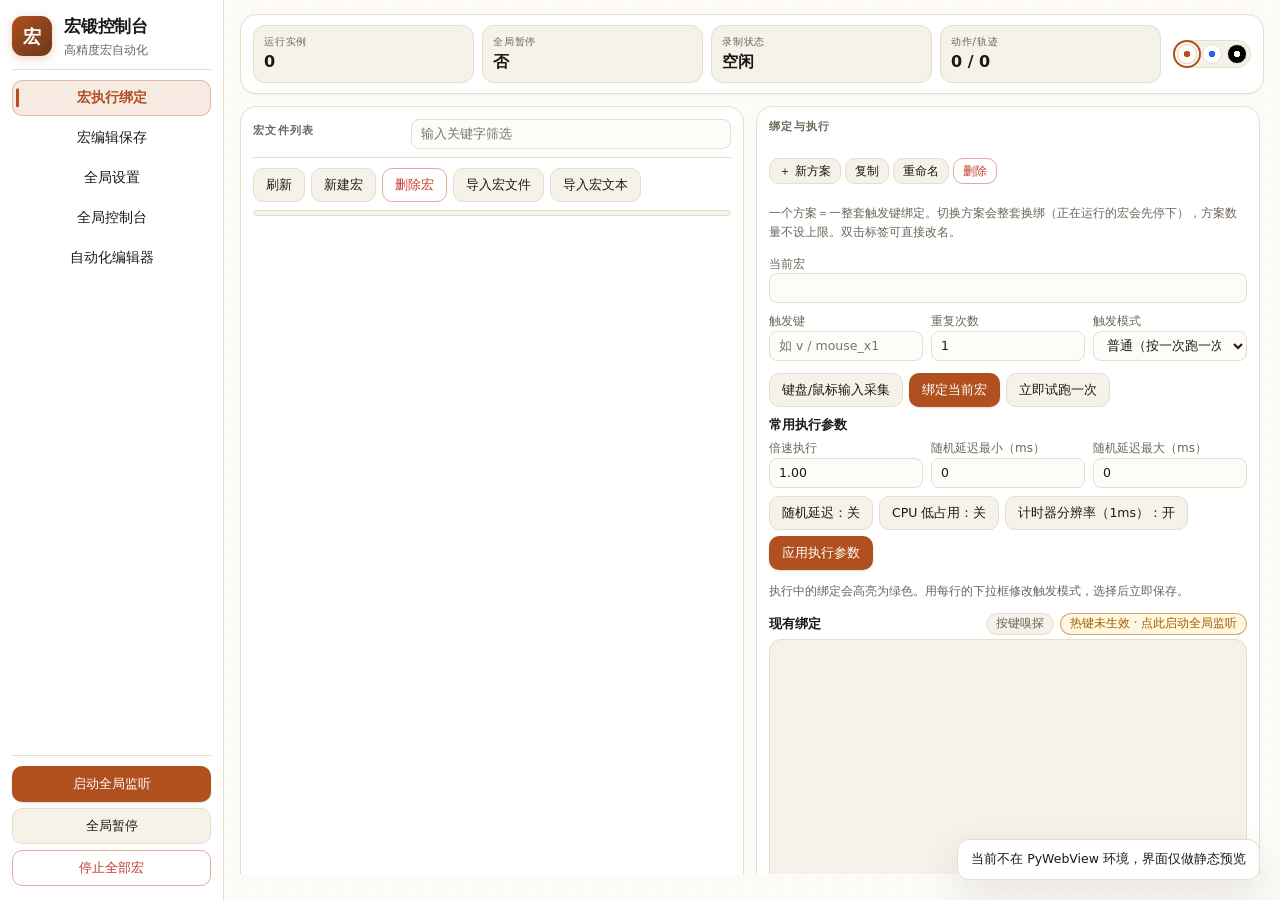
==== webui/index.html @ 0c9ecdc5 "初始提交：SuperFaye-Macro 键鼠宏编辑器 基于 Masclrin 的 MacroDriver WebUI 的 Windows 键鼠宏编辑器，包含宏编辑与录制、触发方案、自动化流程编排、A" ====
<!doctype html>
<html lang="zh-CN">
<head>
  <meta charset="UTF-8" />
  <meta http-equiv="Content-Security-Policy" content="default-src 'none'; script-src 'self' 'unsafe-inline'; style-src 'self' 'unsafe-inline'; img-src 'self' data: blob:; font-src 'self'; frame-src 'self'; base-uri 'none'; form-action 'none'" />
  <meta name="viewport" content="width=device-width, initial-scale=1.0" />
  <title>宏锻控制台</title>
  <script>
    /* 防主题闪烁：渲染前同步本地主题 */
    (function () {
      try {
        var t = localStorage.getItem('macrodriver-theme');
        if (!t) t = matchMedia('(prefers-color-scheme: dark)').matches ? 'black' : 'cream';
        if (t !== 'cream') document.documentElement.setAttribute('data-theme', t);
      } catch (e) { /* 忽略 */ }
    })();
  </script>
  <link rel="stylesheet" href="theme.css" />
  <link rel="stylesheet" href="styles.css" />
  <link rel="stylesheet" href="assistant.css" />
</head>
<body>
  <div class="bg-noise"></div>
  <div class="app-shell">
    <aside class="sidebar">
      <div class="brand">
        <div class="brand-mark" aria-hidden="true">宏</div>
        <div>
          <h1>宏锻控制台</h1>
          <p>高精度宏自动化</p>
        </div>
      </div>

      <nav class="tab-nav" id="tabNav">
        <button class="tab-btn active" data-tab="macro">宏执行绑定</button>
        <button class="tab-btn" data-tab="editor">宏编辑保存</button>
        <button class="tab-btn" data-tab="params">全局设置</button>
        <button class="tab-btn" data-tab="console">全局控制台</button>
        <button class="tab-btn" data-tab="automation">自动化编辑器</button>
      </nav>

      <div class="sidebar-foot">
        <button id="btnStartListeners" class="primary" title="启动后再次点击可关闭全局监听">启动全局监听</button>
        <button id="btnGlobalPause" title="快捷键可在全局参数中配置，默认 F8">全局暂停</button>
        <button id="btnStopAll" class="danger" title="默认快捷键 ESC">停止全部宏</button>
      </div>
    </aside>

    <main class="main-panel">
      <header class="topbar">
        <div class="status-grid">
          <div class="pill">
            <span class="pill-label">运行实例</span>
            <strong id="statActive">0</strong>
          </div>
          <div class="pill">
            <span class="pill-label">全局暂停</span>
            <strong id="statPaused">否</strong>
          </div>
          <div class="pill">
            <span class="pill-label">录制状态</span>
            <strong id="statRec">空闲</strong>
          </div>
          <div class="pill">
            <span class="pill-label">动作/轨迹</span>
            <strong id="statRecCount">0 / 0</strong>
          </div>
        </div>
        <div class="swatches" role="group" aria-label="主题切换">
          <button class="sw" data-theme-set="cream" title="纸质主题" aria-pressed="true"></button>
          <button class="sw" data-theme-set="snow" title="简约主题" aria-pressed="false"></button>
          <button class="sw" data-theme-set="black" title="纯黑主题" aria-pressed="false"></button>
        </div>
      </header>

      <section class="tab-page" data-tab-page="params">
        <div class="card">
          <div class="card-head">
            <h2>全局设置</h2>
            <div class="inline-actions">
              <button id="btnReloadParams" title="重新从配置文件读取">刷新</button>
              <button id="btnImportParams">导入设置</button>
              <button id="btnExportParams">导出设置</button>
              <button id="btnResetParams" class="danger">恢复默认</button>
              <button id="btnSaveParamsTop" class="primary">保存设置</button>
            </div>
          </div>
          <p id="paramsConfigPath" class="hint"></p>

          <div class="param-toolbar">
            <label class="param-search">
              <input id="paramSearch" type="search" placeholder="搜设置：延迟、绑核、录制、F8…" autocomplete="off" />
            </label>
            <div class="seg" id="paramTierSeg" role="group" aria-label="显示范围">
              <button type="button" class="seg-btn active" data-param-tier="basic">常用</button>
              <button type="button" class="seg-btn" data-param-tier="advanced">进阶</button>
              <button type="button" class="seg-btn" data-param-tier="all">全部</button>
            </div>
            <label class="param-check"><input type="checkbox" id="chkShowTech" /> 显示术语</label>
            <label class="param-check"><input type="checkbox" id="chkOnlyChanged" /> 只看改过的</label>
            <span id="paramSummary" class="param-summary"></span>
            <button type="button" id="btnSaveParamsToolbar" class="primary param-toolbar-save">保存</button>
          </div>

          <p class="param-intro">
            左边写这一项是干什么的，右边填值。原始变量名、默认值和后端说明都收在每项的「技术细节」里，需要排查时展开就是。
          </p>

          <div id="paramsContainer" class="params-container"></div>

          <div class="inline-actions param-save-bar">
            <button id="btnSaveParamsBottom" class="primary">保存设置</button>
            <span class="param-save-note">保存后写入 webui_param_config.json，下次启动继续生效。</span>
          </div>
        </div>
      </section>

      <section class="tab-page active" data-tab-page="macro">
        <div class="grid-2">
          <div class="card">
            <div class="card-head">
              <h2>宏文件列表</h2>
              <input id="macroFilter" type="text" placeholder="输入关键字筛选" />
            </div>
            <div class="inline-actions">
              <button id="btnRefreshMacros">刷新</button>
              <button id="btnCreateMacro">新建宏</button>
              <button id="btnDeleteMacro" class="danger">删除宏</button>
              <button id="btnImportFolder">导入宏文件</button>
              <button id="btnImportMacroText" title="粘一段现成的宏文本（XMBC 宏串/JSON 宏行），生成一个新的宏文件">导入宏文本</button>
            </div>
            <ul id="macroList" class="list macro-folder-list"></ul>
          </div>

          <div class="card">
            <h2>绑定与执行</h2>
            <div class="scheme-bar">
              <div id="schemeTabs" class="scheme-tabs" role="tablist" aria-label="绑定方案"></div>
              <div class="inline-actions scheme-actions">
                <button id="btnAddScheme" title="新建一个空方案并切换过去（数量不限）">＋ 新方案</button>
                <button id="btnDupScheme" title="复制当前方案（连同里面所有绑定）">复制</button>
                <button id="btnRenameScheme" title="重命名当前方案">重命名</button>
                <button id="btnDeleteScheme" class="danger" title="删除当前方案">删除</button>
              </div>
            </div>
            <p class="hint" id="schemeHint">一个方案＝一整套触发键绑定。切换方案会整套换绑（正在运行的宏会先停下），方案数量不设上限。双击标签可直接改名。</p>
            <div class="field-row">
              <label>当前宏</label>
              <input id="selectedMacroPath" type="text" readonly />
            </div>
            <div class="field-row triple">
              <div>
                <label>触发键</label>
                <input id="bindTrigger" type="text" placeholder="如 v / mouse_x1" />
              </div>
              <div>
                <label>重复次数</label>
                <input id="bindRepeat" type="number" min="1" value="1" />
              </div>
              <div>
                <label>触发模式</label>
                <select id="bindMode" title="normal 普通：按一次跑一次；pause_resume 暂停/继续；hold_pause 按住暂停；stop_restart 停止并重启；parallel_trigger 并发触发；release_stop 抬起停止；release_pause 抬起暂停">
                  <option value="normal">普通（按一次跑一次）</option>
                  <option value="pause_resume">暂停 / 继续切换</option>
                  <option value="hold_pause">按住暂停</option>
                  <option value="stop_restart">停止并重启</option>
                  <option value="parallel_trigger">并发触发</option>
                  <option value="release_stop">抬起即停止</option>
                  <option value="release_pause">抬起即暂停</option>
                </select>
              </div>
            </div>
            <p class="hint" id="bindModeHint"></p>
            <div class="inline-actions">
              <button id="btnCaptureKey">键盘/鼠标输入采集</button>
              <button id="btnBindMacro" class="primary">绑定当前宏</button>
              <button id="btnRunNow" title="将表单里填写的触发键所绑定的宏试跑一遍">立即试跑一次</button>
            </div>

            <h3>常用执行参数</h3>
            <div class="field-row triple">
              <div>
                <label>倍速执行</label>
                <input id="macroSpeedFactor" type="number" min="0.05" step="0.05" value="1.00" />
              </div>
              <div>
                <label>随机延迟最小（ms）</label>
                <input id="macroRandomMin" type="number" step="0.01" value="0" />
              </div>
              <div>
                <label>随机延迟最大（ms）</label>
                <input id="macroRandomMax" type="number" step="0.01" value="0" />
              </div>
            </div>
            <div class="inline-actions">
              <button id="btnMacroRandomToggle">随机延迟：关</button>
              <button id="btnLowCpuModeToggle" title="开启后不启用高精度引擎！">CPU 低占用：关</button>
              <button id="btnTimePeriodToggle" title="启用 timeBeginPeriod(1)，功耗略微增加。非低占用模式默认开启，此处调整无效">计时器分辨率（1ms）：开</button>
              <button id="btnApplyRuntimeProfile" title="同步参数至全局" class="primary">应用执行参数</button>
            </div>
            <p class="hint">执行中的绑定会高亮为绿色。用每行的下拉框修改触发模式，选择后立即保存。</p>

            <div class="binding-head">
              <h3>现有绑定</h3>
              <div class="binding-head-actions">
                <button id="btnSniffInputs" type="button" class="sniff-btn"
                        title="在 6 秒内按鼠标侧键，查看程序检测到的输入事件">按键嗅探
                </button>
                <button id="bindingListenBadge" type="button" class="listen-badge off">热键未生效 · 点此启动全局监听</button>
              </div>
            </div>
            <ul id="bindingList" class="list compact binding-list"></ul>
          </div>
        </div>
      </section>

      <section class="tab-page editor-page" data-tab-page="editor">
        <div class="editor-grid">
          <div class="editor-col editor-col-left">
          <div class="card">
            <div class="card-head palette-head">
              <h2>动作块库</h2>
              <span id="paletteCount" class="palette-count">0 块</span>
            </div>
            <p class="hint">照拼宏编辑器的积木块：把块<b>拖</b>到右侧列表的任意位置，或点一下插到选中动作的下面。
              块自带默认值，双击块就地改参数；「宏组」是纯编排用的抽屉，插入时先命名，存盘时自动摊平。
              宏组头或下方「我的宏组」里的「存组」会把整组存进库，可起名字、放进文件夹。</p>
            <div id="blockPalette" class="block-palette"><div class="hint">载入中…</div></div>

            <h3>块参数（选中块后改这里）</h3>
            <div id="blockParams" class="block-params">
              <div class="field-row triple">
                <div>
                  <label>类型</label>
                  <select id="actionType" title="宏文件里写入的仍是 kd / ku / md / mu / wait / view / loop / import / note 指令码；group 只在编辑器里存在">
                    <option value="kd">按下键</option>
                    <option value="ku">松开键</option>
                    <option value="md">鼠标按下</option>
                    <option value="mu">鼠标松开</option>
                    <option value="wait">等待</option>
                    <option value="view">视角移动</option>
                    <option value="loop">循环</option>
                    <option value="group">宏组</option>
                    <option value="import">调用子宏</option>
                    <option value="note">注释</option>
                  </select>
                </div>
                <div id="actionArg1Wrap">
                  <label id="actionArg1Label">参数1</label>
                  <input id="actionArg1" type="text" placeholder="按键名，或 dx,dy，或子宏路径" />
                </div>
                <div id="actionArg2Wrap">
                  <label id="actionArg2Label">参数2</label>
                  <input id="actionArg2" type="text" placeholder="动作后延迟 / 时长（毫秒）" />
                </div>
              </div>
              <div class="inline-actions">
                <button id="btnUpdateAction">应用修改</button>
                <button id="btnInsertBelow">在下面插入</button>
                <button id="btnAppendAction">加到末尾</button>
                <button id="btnDeleteAction" class="danger">删除选中</button>
              </div>
            </div>
            <hr />

            <h3 title="点击打开宏文件，或拖到动作列表插入子宏调用">宏文件</h3>
            <div class="field-row">
              <label>目标目录</label>
              <input id="editorFolder" type="text" value="宏/录制宏" />
            </div>
            <div class="field-row">
              <label>新文件名</label>
              <input id="editorNewName" type="text" value="新建宏.json" />
            </div>
            <div class="inline-actions">
              <button id="btnEditorCreate">创建空宏</button>
              <button id="btnEditorRename">重命名当前宏</button>
              <button id="btnRefreshEditorMacroBrowser">刷新文件夹</button>
            </div>

            <div class="field-row">
              <label>重命名新名称</label>
              <input id="editorRenameName" type="text" placeholder="例如 我的连段.json" />
            </div>
            <ul id="editorMacroList" class="list compact editor-macro-list"></ul>
          </div>
          </div>

          <div class="editor-col editor-col-main">
          <div class="card">
            <div class="card-head editor-action-header">
              <h2>动作列表</h2>
              <div class="editor-action-controls">
                <div class="history-group" role="group" aria-label="动作列表撤销与清空">
                  <button id="btnUndoAction" class="history-btn" type="button" title="撤销上一步改动（Ctrl+Z）">
                    <span class="history-glyph" aria-hidden="true">↶</span>撤销
                  </button>
                  <button id="btnRedoAction" class="history-btn" type="button" title="重做被撤销的改动（Ctrl+Y）">
                    <span class="history-glyph" aria-hidden="true">↷</span>重做
                  </button>
                  <button id="btnClearActionList" class="history-btn history-btn--danger" type="button" title="清空整个动作列表（可撤销）">清空</button>
                </div>
                <button id="btnEditorAssistant" class="mini-btn" type="button">AI 助手</button>
                <button id="btnReloadEditor" class="mini-btn" type="button">重新加载</button>
                <button id="btnSaveEditor" class="mini-btn primary" type="button">保存当前宏</button>
              </div>
            </div>
            <div class="hint-row">
              <p class="hint">拖块拼宏：循环 / 宏组可嵌套、能在容器间拖排；双击块改参数，宏组头「⤓ 存组」可复用。
                要一次搬多条：点一下加入多选、再点一下移出（Ctrl 点击只留这一条，Shift 点击选一段），
                然后拖其中任意一条（拖到宏组头上就是收进那组）。</p>
              <div class="view-switch" id="actionViewSwitch" role="group" aria-label="动作列表显示方式">
                <button type="button" class="mini-btn active" data-view-mode="block" title="积木块：一行一个动作，中文描述（默认）">积木块</button>
                <button type="button" class="mini-btn" data-view-mode="timeline" title="罗技式方块：动作与延迟各占一块，整片横向流式排布、块间箭头相连，顶栏配生成的宏代码；只改显示不改文件">罗技时间轴</button>
              </div>
              <button id="btnEditorImportText" class="mini-btn" title="粘一段现成的宏（XMBC 宏串或别的 JSON 宏），转成可继续编辑的动作行">导入现成宏</button>
              <button id="btnBatchComment" class="mini-btn" title="进入批量注释模式后，点击动作可注释，点击可恢复注释可恢复动作">批量注释: 关</button>
              <button id="btnJumpToRecord" class="mini-btn" type="button" title="跳到本页下面的「宏录制控制 / 轨迹化简与合并」">录制与化简 ↓</button>
            </div>
            <div id="timelineCodeBar" class="code-bar hidden">
              <span class="code-bar-label" title="{MOVE}、{REPEAT}、{IMPORT}、{NOTE} 是本项目的扩展标签，XMBC 原生没有；其余标签与 docs/宏标签参考卡.md 一致">生成的宏代码</span>
              <code id="timelineCode" class="code-text"></code>
              <span id="timelineStats" class="code-stats"></span>
              <button id="btnCopyCode" class="mini-btn" type="button" title="复制这条宏代码">复制</button>
            </div>
            <div id="multiSelectBar" class="multi-select-bar" hidden>
              <span id="multiSelectText" class="multi-select-text">已选 0 条动作</span>
              <button id="multiSelectClear" type="button" class="mini-btn" title="取消多选（Esc）">取消选择</button>
            </div>
            <ul id="actionList" class="list action-list"></ul>
          </div>
          </div>

          <div class="editor-col editor-col-side">
          <div class="card">
            <h2>宏录制控制</h2>
            <div class="field-row double">
              <div>
                <label>启动模式</label>
                <select id="recordStartMode" title="定时启动：按下开始后等下方秒数再录；首个事件触发：等到真正有按键/鼠标动作才开始录">
                  <option value="delayed">定时启动</option>
                  <option value="first_event">首个事件触发</option>
                </select>
              </div>
              <div>
                <label>延迟秒数</label>
                <input id="recordDelay" type="number" step="0.01" min="0" value="0.20" />
              </div>
            </div>
            <div class="inline-actions">
              <button id="btnStartRecSvc">启动录制监听</button>
              <button id="btnArmRec" class="primary">开始录制</button>
              <button id="btnStopRec">停止录制</button>
              <button id="btnSaveRec">保存录制</button>
              <button id="btnClearRec" class="danger">清空缓存</button>
            </div>
            <div class="inline-actions rec-insert-row">
              <select id="recInsertKind" title="选哪一份拼进动作列表：完整＝按键+轨迹；仅按键；仅轨迹">
                <option value="full">完整（按键 + 轨迹）</option>
                <option value="action">仅按键</option>
                <option value="track">仅轨迹</option>
              </select>
              <button id="btnRecToEditor" class="primary" title="把这次录制的动作直接拼进右侧「可视化动作列表」，不写文件">录到动作列表</button>
            </div>
            <p class="hint">「保存录制」会按全局参数写 3 份宏文件；「录到动作列表」只把内容拼进当前宏，不碰文件 ——
              录完立刻能拖块改参数、套宏组，再点「保存当前宏」。</p>

            <div class="rec-live">
              <div class="rec-live-head">
                <h3>实时录制预览</h3>
                <span id="recLiveBadge" class="rec-live-badge idle">空闲</span>
                <span id="recLiveMeta" class="rec-live-meta">按下「开始录制」后，这里会实时列出按键与鼠标动作</span>
              </div>
              <div id="recLiveHeld" class="rec-live-held"></div>
              <ul id="recLiveList" class="rec-live-list"></ul>
            </div>
          </div>

          <div class="card">
            <h2>轨迹化简与合并</h2>

            <div class="field-row">
              <label>预设</label>
              <select id="presetSelect" title="按目标场景选择轨迹化简的默认档位">
                <option value="fps">射击游戏（FPS）</option>
                <option value="desktop">桌面 / 办公</option>
                <option value="rpg3d" selected>3D 游戏</option>
              </select>
            </div>
            <div class="field-row">
              <label>输入宏（包含 view）</label>
              <input id="simplifyInput" class="record-path-input macro-path-drop-target" type="text" placeholder="宏/录制宏/3d宏_完整.json" />
            </div>
            <div class="field-row">
              <label>化简输出</label>
              <input id="simplifyOutput" class="record-path-input macro-path-drop-target" type="text" placeholder="宏/录制宏/3d宏_轨迹化简.json" />
            </div>
            <div class="inline-actions">
              <button id="btnSimplify" class="primary">执行轨迹化简</button>
              <button id="btnUseCurrentMacro" title="把右侧正在编辑的宏填成「输入宏」">用当前宏</button>
              <button id="btnSimplifyToEditor" title="读「化简输出」那个文件，替换右侧动作列表">化简结果载入动作列表</button>
            </div>

            <hr />

            <div class="field-row">
              <label>动作宏</label>
              <input id="mergeAction" class="record-path-input macro-path-drop-target" type="text" placeholder="宏/录制宏/3d宏_仅按键.json" />
            </div>
            <div class="field-row">
              <label>轨迹宏</label>
              <input id="mergeTrack" class="record-path-input macro-path-drop-target" type="text" placeholder="宏/录制宏/3d宏_仅轨迹.json" />
            </div>
            <div class="field-row">
              <label>合并输出</label>
              <input id="mergeOutput" class="record-path-input macro-path-drop-target" type="text" placeholder="宏/录制宏/3d宏_离线合并.json" />
            </div>
            <div class="inline-actions">
              <button id="btnMerge" class="primary">执行离线合并</button>
              <button id="btnFillMergeFromRecording" title="用录制输出（仅按键 / 仅轨迹）填好上面两个输入">填入录制输出</button>
              <button id="btnMergeToEditor" title="读「合并输出」那个文件，替换右侧动作列表">合并结果载入动作列表</button>
            </div>

            <hr />

            <h3>宏文件夹（点击填充，拖动到输入框）</h3>
            <div class="inline-actions">
              <button id="btnRefreshRecordMacroBrowser">刷新宏文件夹</button>
            </div>
            <ul id="recordMacroList" class="list compact record-macro-list"></ul>
            <p class="hint">点击文件名会填进最近聚焦的那个路径输入框；也可以直接把文件拖到输入框上。</p>
          </div>
          </div>
        </div>
      </section>

      <section class="tab-page" data-tab-page="console">
        <div class="card">
          <div class="card-head">
            <h2>Python 端控制台</h2>
            <div class="inline-actions">
              <button id="btnClearConsole">清空</button>
            </div>
          </div>
          <pre id="consoleOutput" class="console"></pre>
        </div>
      </section>

      <section class="tab-page" data-tab-page="automation" style="padding:0;height:100%">
        <iframe id="automationFrame" src="automation_editor.html" style="width:100%;height:100%;border:none"></iframe>
      </section>
    </main>
  </div>

  <div id="toast" class="toast hidden"></div>

  <script src="theme.js"></script>
  <script type="module" src="app.js"></script>
</body>
</html>
---- webui/theme.css ----
/* ═══════════════════════════════════════════════════════════════════════
   宏锻控制台 · 设计令牌 —— 移植自本地 XMBC 拼宏编辑器（theme.css）
   三套主题，一套命名。所有主题发布同名变量：
     画布:   --background / --foreground
     表面:   --card / --card-foreground, --popover, --secondary,
             --muted / --muted-foreground, --accent, --surface-raised
     动作:   --primary / --primary-foreground, --destructive, --ring
     结构:   --border / --input / --overlay / --shadow-raised
     状态:   --success / --warning / --info (+ -surface 变体)
   兼容别名：旧 styles.css 使用的 --bg/--text/--muted/--line/--accent/
   --danger/--warn 全部指向新令牌，一处换主题，全站生效。
   ═══════════════════════════════════════════════════════════════════════ */

/* 纸质 Cream —— 暖白画布 + 陶土橙主色（默认） */
:root {
  color-scheme: light;
  --background: #fdfcf9;
  --foreground: #1c1816;
  --card: #ffffff;
  --card-foreground: #1c1816;
  --popover: #ffffff;
  --popover-foreground: #1c1816;
  --primary: #b0501e;
  --primary-foreground: #ffffff;
  --secondary: #f5f2ea;
  --secondary-foreground: #1c1816;
  --muted: #f1ede2;
  --muted-foreground: #6d645a;
  --accent: #ece7d8;
  --accent-foreground: #1c1816;
  --destructive: #c53a2c;
  --destructive-foreground: #ffffff;
  --border: #e6decc;
  --input: #e6decc;
  --ring: #b0501e;
  --overlay: rgba(28, 24, 22, 0.42);
  --success: #237a4b;
  --success-surface: #ecf8f0;
  --warning: #a15c00;
  --warning-surface: #fff7df;
  --info: #2563eb;
  --info-surface: #eff6ff;
  --surface-raised: #ffffff;
  --shadow-raised: 0 16px 40px rgba(69, 49, 31, 0.12);

  /* ── 旧变量别名（兼容既有引用） ── */
  --bg: var(--background);
  --bg-soft: var(--secondary);
  --card-light: var(--surface-raised);
  --text: var(--foreground);
  --muted: var(--muted-foreground);
  --line: var(--border);
  --accent-strong: var(--primary);
  --danger: var(--destructive);
  --warn: var(--warning);
  --shadow: var(--shadow-raised);
}

/* 简约 Snow —— 纯白中性画布 + 蓝主色 */
html[data-theme="snow"] {
  color-scheme: light;
  --background: #ffffff;
  --foreground: #0d0d0d;
  --card: #ffffff;
  --card-foreground: #0d0d0d;
  --popover: #ffffff;
  --popover-foreground: #0d0d0d;
  --primary: #2563eb;
  --primary-foreground: #ffffff;
  --secondary: #f7f7f7;
  --secondary-foreground: #0d0d0d;
  --muted: #f2f2f2;
  --muted-foreground: #6e6e6e;
  --accent: #ececec;
  --accent-foreground: #0d0d0d;
  --destructive: #d92d20;
  --destructive-foreground: #ffffff;
  --border: #e5e5e5;
  --input: #e5e5e5;
  --ring: #2563eb;
  --overlay: rgba(0, 0, 0, 0.4);
  --success: #16794b;
  --success-surface: #ecfdf3;
  --warning: #a15c00;
  --warning-surface: #fffaeb;
  --info: #2563eb;
  --info-surface: #eff6ff;
  --surface-raised: #ffffff;
  --shadow-raised: 0 16px 40px rgba(13, 13, 13, 0.12);
}

/* 纯黑 Black —— OLED 全黑 + 白主色，无任何色染（Vercel/Linear 黑） */
html[data-theme="black"] {
  color-scheme: dark;
  --background: #000000;
  --foreground: #f5f5f5;
  --card: #0a0a0a;
  --card-foreground: #f5f5f5;
  --popover: #111111;
  --popover-foreground: #f5f5f5;
  --primary: #ffffff;
  --primary-foreground: #000000;
  --secondary: #141414;
  --secondary-foreground: #e8e8e8;
  --muted: #1a1a1a;
  --muted-foreground: #9d9d9d;
  --accent: #222222;
  --accent-foreground: #ffffff;
  --destructive: #e5484d;
  --destructive-foreground: #ffffff;
  --border: #262626;
  --input: #262626;
  --ring: #ffffff;
  --overlay: rgba(0, 0, 0, 0.7);
  --success: #5fd08a;
  --success-surface: #0e2a1c;
  --warning: #f2b84b;
  --warning-surface: #2e2412;
  --info: #7ba7ff;
  --info-surface: #101c33;
  --surface-raised: #141414;
  --shadow-raised: 0 16px 44px rgba(0, 0, 0, 0.55);
}

/* ── 字体与动效节奏（与拼宏编辑器同一套） ─────────────────────────── */
:root {
  --font-sans: "Segoe UI Variable Text", "Segoe UI", Inter, "PingFang SC",
    "Hiragino Sans GB", "Microsoft YaHei", "Noto Sans SC", system-ui, sans-serif;
  --font-mono: ui-monospace, "Cascadia Mono", "Cascadia Code", Consolas,
    "JetBrains Mono", "Noto Sans Mono", monospace;
  --motion-fast: 120ms;
  --motion-base: 180ms;
  --motion-slow: 240ms;
  --ease-out: cubic-bezier(0.16, 1, 0.3, 1);
  --ease-pop: cubic-bezier(0.22, 1, 0.36, 1);
  --ease-spring: cubic-bezier(0.34, 1.56, 0.64, 1);
  --ease-standard: cubic-bezier(0.2, 0, 0, 1);
  --radius-panel: 16px;
  --radius-control: 10px;
}

* { box-sizing: border-box; }

:focus-visible {
  outline: 2px solid var(--ring);
  outline-offset: 2px;
}

/* ── 主题色点组（右上角三圆点，拼宏编辑器同款） ─────────────────── */
.swatches {
  display: flex;
  align-items: center;
  gap: 5px;
  padding: 3px;
  border: 1px solid var(--border);
  border-radius: 999px;
  background: var(--secondary);
}

.sw {
  width: 20px;
  height: 20px;
  min-height: 0;
  padding: 0;
  border-radius: 999px;
  border: 1px solid var(--border);
  background: radial-gradient(circle at 50% 50%, var(--sw-accent) 0 3px, var(--sw-canvas) 3.5px);
  cursor: pointer;
  transition: box-shadow var(--motion-base) var(--ease-standard),
    transform var(--motion-base) var(--ease-spring),
    background-color var(--motion-fast) var(--ease-standard);
}
.sw:hover {
  transform: scale(1.14);
}
.sw[aria-pressed="true"] {
  box-shadow: 0 0 0 2px var(--background), 0 0 0 4px var(--ring);
}
.sw[data-theme-set="cream"] { --sw-canvas: #fdfcf9; --sw-accent: #b0501e; }
.sw[data-theme-set="snow"]  { --sw-canvas: #ffffff; --sw-accent: #2563eb; }
.sw[data-theme-set="black"] { --sw-canvas: #000000; --sw-accent: #ffffff; }

/* ── 主题切换时整套配色交叉淡入，不硬切 ─────────────────────────── */
html.theme-anim,
html.theme-anim body,
html.theme-anim .sidebar,
html.theme-anim .topbar,
html.theme-anim .card,
html.theme-anim .pill,
html.theme-anim .list,
html.theme-anim .list li,
html.theme-anim button,
html.theme-anim input,
html.theme-anim select,
html.theme-anim textarea,
html.theme-anim .toast,
html.theme-anim .console,
html.theme-anim .param-group,
html.theme-anim .param-item,
html.theme-anim .switch-slider,
html.theme-anim .swatches {
  transition: background-color var(--motion-slow) ease,
    color var(--motion-slow) ease,
    border-color var(--motion-slow) ease,
    box-shadow var(--motion-slow) ease !important;
}

@media (prefers-reduced-motion: reduce) {
  *, *::before, *::after {
    animation-duration: 0.01ms !important;
    animation-iteration-count: 1 !important;
    transition-duration: 0.01ms !important;
  }
}

/* 防主题闪烁：head 内联脚本已提前设 data-theme，无需额外处理 */
---- webui/styles.css ----
/* ═══════════════════════════════════════════════════════════════════════
   宏锻控制台样式 —— 基于 XMBC 拼宏编辑器设计语言重构
   令牌来自 theme.css（Cream/Snow/Black 三主题）；所有历史类名保留，
   仅视觉层重写：卡片化面板、细边框、主色左侧选中条、统一动效节奏。
   ═══════════════════════════════════════════════════════════════════════ */

html,
body {
  margin: 0;
  height: 100%;
  overflow: hidden;
  color: var(--foreground);
  font-family: var(--font-sans);
  background: var(--background);
  -webkit-font-smoothing: antialiased;
  font-size: 13px;
  line-height: 1.5;
}

/* 背景噪点：亮主题下极淡的陶土颗粒，黑主题自动隐形 */
.bg-noise {
  position: fixed;
  inset: 0;
  pointer-events: none;
  background-image: radial-gradient(color-mix(in srgb, var(--primary) 9%, transparent) 1px, transparent 1px);
  background-size: 5px 5px;
  opacity: 0.35;
}

/* ── 布局骨架 ─────────────────────────────────────────────────────── */
.app-shell {
  position: relative;
  display: grid;
  grid-template-columns: 224px 1fr;
  min-height: 100vh;
}

body.automation-editor-fullscreen .app-shell {
  grid-template-columns: 1fr;
}

body.automation-editor-fullscreen .sidebar,
body.automation-editor-fullscreen .topbar {
  display: none;
}

body.automation-editor-fullscreen .main-panel {
  padding: 0;
  gap: 0;
  height: 100vh;
}

body.automation-editor-fullscreen .tab-page {
  height: 100vh;
  overflow: hidden;
  padding: 0;
}

body.automation-editor-fullscreen .tab-page:not([data-tab-page="automation"]) {
  display: none !important;
}

body.automation-editor-fullscreen .tab-page[data-tab-page="automation"] {
  display: block;
}

body.automation-editor-fullscreen #automationFrame {
  width: 100%;
  height: 100vh;
  border: none;
}

/* ── 侧栏（panel 风格） ───────────────────────────────────────────── */
.sidebar {
  border-right: 1px solid var(--border);
  background: var(--card);
  padding: 14px 12px;
  display: flex;
  flex-direction: column;
  gap: 10px;
}

.brand {
  display: flex;
  align-items: center;
  gap: 12px;
  padding-bottom: 10px;
  border-bottom: 1px solid var(--border);
}

.brand-mark {
  width: 40px;
  height: 40px;
  border-radius: 11px;
  display: grid;
  place-items: center;
  font-size: 18px;
  font-weight: 700;
  background: linear-gradient(140deg, var(--primary), color-mix(in srgb, var(--primary) 55%, var(--foreground)));
  color: var(--primary-foreground);
  box-shadow: 0 2px 8px color-mix(in srgb, var(--primary) 28%, transparent);
}

/* 品牌标换成美术图标后：底下那层渐变只当兜底，图自己带圆角与阴影 */
.brand-mark:has(img) {
  background: transparent;
  box-shadow: none;
}

.brand-mark img {
  width: 100%;
  height: 100%;
  display: block;
  border-radius: inherit;
  filter: drop-shadow(0 2px 6px color-mix(in srgb, var(--primary) 32%, transparent));
}

.brand h1 {
  margin: 0;
  font-size: 17px;
  font-weight: 600;
  letter-spacing: -0.01em;
  color: var(--foreground);
}

.brand p {
  margin: 2px 0 0;
  color: var(--muted-foreground);
  font-size: 11.5px;
}

.tab-nav {
  display: flex;
  flex-direction: column;
  gap: 4px;
}

/* 导航项：拼宏编辑器 .item 同款 —— 选中时主色底 + 左侧长出主色条 */
.tab-btn {
  position: relative;
  border: 1px solid transparent;
  background: transparent;
  color: var(--secondary-foreground);
  text-align: left;
  padding: 7px 10px;
  border-radius: var(--radius-control);
  cursor: pointer;
  font-size: 13.5px;
  line-height: 1.3;
  min-height: 36px;
  white-space: nowrap;
  transition: background-color var(--motion-fast) var(--ease-standard),
    border-color var(--motion-fast) var(--ease-standard),
    transform var(--motion-fast) var(--ease-standard);
}

.tab-btn::before {
  content: "";
  position: absolute;
  left: 3px;
  top: 50%;
  width: 3px;
  height: 0;
  border-radius: 999px;
  background: var(--primary);
  transform: translateY(-50%);
  transition: height var(--motion-base) var(--ease-pop);
}

.tab-btn:hover {
  background: var(--muted);
  transform: translateX(2px);
}

.tab-btn.active {
  background: color-mix(in srgb, var(--primary) 12%, transparent);
  border-color: color-mix(in srgb, var(--primary) 30%, transparent);
  transform: none;
  color: var(--primary);
  font-weight: 600;
}

.tab-btn.active::before {
  height: 58%;
}

.sidebar-foot {
  margin-top: auto;
  display: grid;
  gap: 6px;
  padding-top: 10px;
  border-top: 1px solid var(--border);
}

.sidebar-foot button {
  padding: 5px 8px;
  min-height: 36px;
  font-size: 13px;
  white-space: nowrap;
}

/* 侧栏主题色点（拼宏编辑器右上角色点的侧栏安置版） */
.sidebar .swatches {
  margin-top: 8px;
  align-self: center;
}

/* ── 主面板 ───────────────────────────────────────────────────────── */
.main-panel {
  padding: 14px 16px;
  display: flex;
  flex-direction: column;
  gap: 12px;
  min-height: 0;
  height: 100vh;
  overflow: hidden;
}

.topbar {
  display: flex;
  align-items: center;
  justify-content: space-between;
  gap: 12px;
  border: 1px solid var(--border);
  border-radius: var(--radius-panel);
  padding: 10px 12px;
  background: var(--card);
  box-shadow: 0 1px 2px rgba(0, 0, 0, 0.04);
  animation: panel-in 340ms var(--ease-pop) both;
}

.status-grid {
  display: grid;
  grid-template-columns: repeat(4, minmax(0, 1fr));
  gap: 8px;
  flex: 1;
}

/* 状态胶囊：拼宏编辑器 .stat 同款 */
.pill {
  display: flex;
  flex-direction: column;
  gap: 1px;
  border: 1px solid var(--border);
  border-radius: 12px;
  padding: 8px 10px;
  background: var(--secondary);
  min-width: 0;
}

.pill-label {
  display: block;
  color: var(--muted-foreground);
  font-size: 10px;
  letter-spacing: 0.08em;
  white-space: nowrap;
}

.pill strong {
  font-size: 16px;
  font-weight: 600;
  font-variant-numeric: tabular-nums;
  color: var(--foreground);
}

/* ── 页签页 ───────────────────────────────────────────────────────── */
.tab-page {
  display: none;
  animation: fade-slide 210ms var(--ease-out);
  height: calc(100vh - 132px);
  overflow: auto;
  padding-right: 4px;
  padding-bottom: 12px;
}

.tab-page::after {
  content: "";
  display: block;
  height: 2px;
}

.tab-page.active {
  display: block;
}

@keyframes fade-slide {
  from {
    opacity: 0;
    transform: translateY(8px) scale(0.996);
  }
  to {
    opacity: 1;
    transform: none;
  }
}

@keyframes panel-in {
  from {
    opacity: 0;
    transform: translateY(10px) scale(0.996);
  }
  to {
    opacity: 1;
    transform: none;
  }
}

.grid-2 {
  display: grid;
  grid-template-columns: 1fr 1fr;
  gap: 12px;
}

.grid-main-right {
  grid-template-columns: minmax(330px, 1fr) minmax(400px, 1.18fr);
}

/* ── 卡片（panel 同款：细边框 + 大圆角 + 微阴影 + 入场上浮） ─────── */
.card {
  border: 1px solid var(--border);
  background: var(--card);
  border-radius: var(--radius-panel);
  padding: 12px;
  box-shadow: 0 1px 2px rgba(0, 0, 0, 0.04);
  animation: panel-in 340ms var(--ease-pop) both;
}

.card h2 {
  margin: 0 0 6px;
  font-size: 11px;
  font-weight: 600;
  letter-spacing: 0.12em;
  text-transform: uppercase;
  color: var(--muted-foreground);
}

.card h3 {
  margin: 6px 0 4px;
  font-size: 13px;
  font-weight: 600;
  color: var(--foreground);
}

.card-head {
  display: flex;
  gap: 10px;
  justify-content: space-between;
  align-items: center;
  margin-bottom: 10px;
  padding-bottom: 8px;
  border-bottom: 1px solid var(--border);
}

#macroFilter {
  width: min(320px, 80%);
  display: block;
}

/* ── 参数区 ───────────────────────────────────────────────────────── */
/* 布局：分组卡片 → 设置行（左人话 / 右控件）→ 可展开的技术细节。
   术语默认只作为小号灰标签出现，可用工具栏「显示术语」常显。 */
.params-container {
  display: grid;
  gap: 10px;
}

/* 工具栏：贴在卡片顶部，滚动时始终可见 */
.param-toolbar {
  position: sticky;
  top: 0;
  z-index: 6;
  display: flex;
  flex-wrap: wrap;
  align-items: center;
  gap: 8px;
  margin: 4px -2px 2px;
  padding: 6px 2px 8px;
  background: var(--card);
  border-bottom: 1px solid var(--border);
}

.param-search {
  flex: 1 1 200px;
  min-width: 150px;
}

.param-search input {
  min-height: 28px;
  font-size: 12px;
}

.param-toolbar .seg {
  display: inline-flex;
  gap: 2px;
  padding: 2px;
  border: 1px solid var(--border);
  border-radius: 999px;
  background: var(--secondary);
}

.param-toolbar .seg-btn {
  min-height: 0;
  border: 0;
  border-radius: 999px;
  background: transparent;
  color: var(--muted-foreground);
  padding: 3px 10px;
  font-size: 11.5px;
  line-height: 1.5;
  transition: background-color var(--motion-fast) ease, color var(--motion-fast) ease;
}

.param-toolbar .seg-btn:hover {
  background: color-mix(in srgb, var(--primary) 12%, transparent);
  color: var(--foreground);
}

.param-toolbar .seg-btn.active,
.param-toolbar .seg-btn.active:hover {
  background: var(--primary);
  color: var(--primary-foreground);
}

.param-check {
  display: inline-flex;
  align-items: center;
  gap: 4px;
  font-size: 11.5px;
  color: var(--muted-foreground);
  white-space: nowrap;
  cursor: pointer;
}

.param-check input {
  width: 13px;
  height: 13px;
  min-height: 0;
  margin: 0;
  padding: 0;
  accent-color: var(--primary);
}

.param-summary {
  margin: 0 6px 0 auto;
  font-size: 11.5px;
  color: var(--muted-foreground);
  font-variant-numeric: tabular-nums;
  white-space: nowrap;
}

.param-summary.has-changed {
  color: var(--primary);
  font-weight: 600;
}

@media (max-width: 1180px) {
  .param-summary {
    margin: 0;
    flex-basis: 100%;
    text-align: right;
  }
}

.param-intro {
  margin: 2px 0 8px;
  font-size: 11.5px;
  line-height: 1.5;
  color: var(--muted-foreground);
}

/* 分组卡片 */
.param-group-card {
  border: 1px solid var(--border);
  border-radius: 12px;
  background: var(--secondary);
  padding: 0 0 6px;
}

.param-group-card.is-filtered {
  display: none;
}

.param-group-head {
  display: flex;
  align-items: center;
  gap: 8px;
  padding: 8px 10px;
  cursor: pointer;
  list-style: none;
  user-select: none;
  border-radius: 12px 12px 0 0;
}

.param-group-head::-webkit-details-marker {
  display: none;
}

.param-group-head:focus-visible {
  outline: 2px solid var(--ring);
  outline-offset: -2px;
}

.param-group-caret {
  flex: 0 0 auto;
  width: 0;
  height: 0;
  border-left: 5px solid var(--muted-foreground);
  border-top: 4px solid transparent;
  border-bottom: 4px solid transparent;
  transition: transform var(--motion-fast) var(--ease-standard);
}

.param-group-card[open] > .param-group-head .param-group-caret {
  transform: rotate(90deg);
}

.param-group-title {
  font-size: 13px;
  font-weight: 600;
  color: var(--foreground);
}

.param-group-count {
  margin-left: auto;
  padding: 0 7px;
  border: 1px solid var(--border);
  border-radius: 999px;
  background: var(--card);
  font-size: 10.5px;
  color: var(--muted-foreground);
  font-variant-numeric: tabular-nums;
  white-space: nowrap;
}

.param-group-note {
  margin: 0 12px 6px;
  font-size: 11.5px;
  line-height: 1.45;
  color: var(--muted-foreground);
}

.param-group-body {
  display: grid;
  gap: 6px;
  padding: 0 8px;
}

/* 单条设置 */
.param-row {
  display: grid;
  gap: 3px;
  padding: 7px 9px;
  border: 1px solid color-mix(in srgb, var(--border) 78%, transparent);
  border-radius: 10px;
  background: var(--card);
  transition: border-color var(--motion-fast) ease, box-shadow var(--motion-fast) ease;
}

.param-row.is-filtered {
  display: none;
}

.param-row.is-locked {
  opacity: 0.58;
}

.param-row.is-changed {
  border-color: color-mix(in srgb, var(--primary) 45%, var(--border));
  box-shadow: inset 3px 0 0 var(--primary);
}

.param-row-head {
  display: grid;
  grid-template-columns: minmax(0, 1fr) auto;
  gap: 10px;
  align-items: center;
}

.param-row-text {
  min-width: 0;
  display: grid;
  gap: 2px;
}

.param-title-line {
  display: flex;
  align-items: center;
  gap: 6px;
  flex-wrap: wrap;
}

.param-title {
  font-size: 13px;
  font-weight: 600;
  line-height: 1.3;
  color: var(--foreground);
}

.param-tech {
  max-width: 100%;
  padding: 0 4px;
  border: 1px dashed color-mix(in srgb, var(--border) 90%, transparent);
  border-radius: 5px;
  font-family: var(--font-mono);
  font-size: 10.5px;
  line-height: 1.55;
  color: var(--muted-foreground);
  overflow-wrap: anywhere;
}

.params-container.no-tech .param-tech {
  display: none;
}

.param-tier-tag {
  padding: 0 5px;
  border: 1px solid var(--border);
  border-radius: 999px;
  font-size: 10px;
  line-height: 1.55;
  color: var(--muted-foreground);
  white-space: nowrap;
}

.param-changed {
  display: none;
  padding: 0 6px;
  border-radius: 999px;
  background: var(--primary);
  color: var(--primary-foreground);
  font-size: 10px;
  line-height: 1.6;
  white-space: nowrap;
}

.param-row.is-changed .param-changed {
  display: inline-block;
}

.param-orig {
  display: none;
  max-width: 240px;
  overflow: hidden;
  text-overflow: ellipsis;
  white-space: nowrap;
  font-size: 10.5px;
  color: var(--muted-foreground);
}

.param-row.is-changed .param-orig {
  display: inline-block;
}

.param-plain {
  margin: 0;
  font-size: 11.5px;
  line-height: 1.5;
  color: var(--muted-foreground);
}

.param-warn,
.param-lock-note {
  margin: 0;
  font-size: 11.5px;
  line-height: 1.45;
  color: var(--warning);
}

.param-warn::before {
  content: "注意：";
  font-weight: 600;
}

.param-lock-note::before {
  content: "🔒 ";
}

.param-hint {
  margin: 0;
  font-size: 11px;
  line-height: 1.4;
  color: var(--muted-foreground);
}

.param-hint::before {
  content: "提示：";
}

.param-control {
  display: flex;
  align-items: center;
  justify-content: flex-end;
  gap: 6px;
}

.param-control .param-input {
  width: 168px;
  min-width: 118px;
}

.param-control .param-select {
  width: 168px;
}

.param-control .param-textarea {
  width: 248px;
  min-width: 200px;
  min-height: 62px;
  resize: vertical;
  font-family: var(--font-mono);
  font-size: 11.5px;
}

/* JSON / 列表类：控件单独占一整行，避免长内容挤在右窄栏里 */
.param-row.is-wide-control .param-row-head {
  grid-template-columns: minmax(0, 1fr);
}

.param-row.is-wide-control .param-control {
  justify-content: stretch;
}

.param-row.is-wide-control .param-control .param-textarea {
  width: 100%;
  min-width: 0;
  min-height: 84px;
}

.param-option-hint {
  margin: 2px 0 0;
  padding-left: 6px;
  border-left: 2px solid color-mix(in srgb, var(--primary) 35%, var(--border));
  font-size: 11px;
  line-height: 1.45;
  color: var(--muted-foreground);
}

.param-tools {
  display: flex;
  gap: 6px;
}

/* 底部一行：技术细节（默认折叠成一个小胶囊） */
.param-row-foot {
  display: flex;
  flex-wrap: wrap;
  align-items: center;
  gap: 6px;
}

.param-more {
  flex: 0 0 auto;
}

.param-more[open] {
  flex: 1 0 100%;
}

.param-more-summary {
  display: inline-flex;
  align-items: center;
  gap: 4px;
  padding: 1px 8px;
  border: 1px solid var(--border);
  border-radius: 999px;
  cursor: pointer;
  font-size: 10.5px;
  line-height: 1.7;
  color: var(--muted-foreground);
  user-select: none;
  transition: border-color var(--motion-fast) ease, color var(--motion-fast) ease;
}

.param-more-summary::marker,
.param-more-summary::-webkit-details-marker {
  display: none;
  content: "";
}

.param-more-summary::before {
  content: "▸";
  font-size: 9px;
  transition: transform var(--motion-fast) var(--ease-standard);
}

.param-more[open] .param-more-summary::before {
  transform: rotate(90deg);
}

.param-more-summary:hover {
  border-color: color-mix(in srgb, var(--primary) 40%, var(--border));
  color: var(--foreground);
}

.param-more[open] .param-more-summary {
  border-color: color-mix(in srgb, var(--primary) 35%, var(--border));
  color: var(--foreground);
}

.param-more-grid {
  display: grid;
  grid-template-columns: max-content minmax(0, 1fr);
  gap: 3px 12px;
  margin: 6px 0 0;
  font-size: 11.5px;
  line-height: 1.5;
}

.param-more-grid dt {
  color: var(--muted-foreground);
  white-space: nowrap;
}

.param-more-grid dd {
  margin: 0;
  color: var(--foreground);
  overflow-wrap: anywhere;
}

.param-more-grid code {
  padding: 0 3px;
  border-radius: 4px;
  background: var(--secondary);
  font-family: var(--font-mono);
  font-size: 11px;
}

.param-more-actions {
  display: flex;
  gap: 6px;
  margin-top: 8px;
}

.ghost-mini {
  min-height: 0;
  padding: 2px 9px;
  border: 1px solid var(--border);
  border-radius: 999px;
  background: transparent;
  color: var(--muted-foreground);
  font-size: 11px;
  line-height: 1.6;
}

.ghost-mini:hover {
  background: color-mix(in srgb, var(--primary) 10%, transparent);
  border-color: color-mix(in srgb, var(--primary) 40%, var(--border));
  color: var(--foreground);
}

.param-save-bar {
  align-items: center;
  margin: 10px 0 0;
  padding-top: 8px;
  border-top: 1px solid var(--border);
}

.param-toolbar-save {
  min-height: 26px;
  padding: 2px 14px;
  font-size: 11.5px;
}

.param-save-note {
  font-size: 11px;
  color: var(--muted-foreground);
}

/* ── 开关（拼宏编辑器式圆角胶囊） ────────────────────────────────── */
.switch {
  position: relative;
  display: inline-flex;
  width: 44px;
  height: 24px;
  flex: 0 0 auto;
}

.switch input {
  opacity: 0;
  width: 0;
  height: 0;
}

.switch-slider {
  position: absolute;
  inset: 0;
  border-radius: 999px;
  background: var(--muted);
  border: 1px solid var(--border);
  transition: 180ms var(--ease-standard);
}

.switch-slider::before {
  content: "";
  position: absolute;
  width: 16px;
  height: 16px;
  left: 4px;
  top: 3px;
  border-radius: 50%;
  background: var(--surface-raised);
  border: 1px solid var(--border);
  box-shadow: 0 2px 6px rgba(0, 0, 0, 0.18);
  transition: 180ms var(--ease-pop);
}

.switch input:checked + .switch-slider {
  background: var(--primary);
  border-color: transparent;
}

.switch input:checked + .switch-slider::before {
  transform: translateX(20px);
  background: var(--primary-foreground);
  border-color: transparent;
}

#paramsConfigPath {
  margin: 0 0 2px;
  line-height: 1.15;
}

.tab-page[data-tab-page="params"] .card-head {
  margin-bottom: 2px;
  border-bottom: none;
  padding-bottom: 0;
}

.tab-page[data-tab-page="params"] .card-head h2 {
  margin: 0;
}

.switch input:disabled + .switch-slider {
  filter: grayscale(1);
  opacity: 0.55;
}

/* ── 表单控件（theme.css 控件体系） ──────────────────────────────── */
label {
  color: var(--muted-foreground);
  font-size: 12px;
}

input,
select,
button,
textarea {
  font: inherit;
}

input,
select,
textarea {
  width: 100%;
  min-height: 30px;
  border-radius: 8px;
  border: 1px solid var(--input);
  background: var(--background);
  color: var(--foreground);
  padding: 4px 9px;
  font-size: 12.5px;
  transition: border-color var(--motion-fast) ease, box-shadow var(--motion-fast) ease;
}

input:hover,
select:hover {
  border-color: color-mix(in srgb, var(--border) 40%, var(--muted-foreground));
}

input:focus,
select:focus,
textarea:focus {
  outline: none;
  border-color: var(--ring);
  box-shadow: 0 0 0 3px color-mix(in srgb, var(--ring) 18%, transparent);
}

/* ── 按钮（theme.css 按钮体系） ──────────────────────────────────── */
button {
  display: inline-flex;
  align-items: center;
  justify-content: center;
  gap: 6px;
  min-height: 34px;
  border-radius: var(--radius-control);
  border: 1px solid var(--border);
  background: var(--secondary);
  color: var(--secondary-foreground);
  padding: 5px 12px;
  font-size: 12.5px;
  font-weight: 500;
  cursor: pointer;
  transition: background-color var(--motion-fast) var(--ease-standard),
    border-color var(--motion-fast) var(--ease-standard),
    filter var(--motion-fast) var(--ease-standard),
    transform var(--motion-fast) var(--ease-standard),
    box-shadow var(--motion-base) var(--ease-standard);
}

button:hover {
  background: var(--muted);
}

button:active {
  background: var(--accent);
  transform: scale(0.975);
}

button.primary {
  background: var(--primary);
  border-color: transparent;
  color: var(--primary-foreground);
  box-shadow: 0 1px 2px rgba(0, 0, 0, 0.14);
}

button.primary:hover {
  filter: brightness(0.95);
  background: var(--primary);
  transform: translateY(-1px);
  box-shadow: 0 4px 14px color-mix(in srgb, var(--primary) 32%, transparent);
}

button.primary:active {
  filter: brightness(0.9);
  transform: translateY(0) scale(0.98);
}

button.success {
  border-color: transparent;
  background: var(--success);
  color: #ffffff;
  box-shadow: 0 1px 2px rgba(0, 0, 0, 0.14);
}

button.success:hover {
  filter: brightness(0.95);
  background: var(--success);
}

button.danger {
  color: var(--destructive);
  background: transparent;
  border-color: color-mix(in srgb, var(--destructive) 30%, var(--border));
}

button.danger:hover {
  background: color-mix(in srgb, var(--destructive) 10%, transparent);
  border-color: color-mix(in srgb, var(--destructive) 45%, var(--border));
}

.inline-actions {
  display: flex;
  flex-wrap: wrap;
  gap: 6px;
  margin: 8px 0;
}

.checkbox-inline {
  display: inline-flex;
  align-items: center;
  gap: 6px;
  padding: 4px 8px;
  border: 1px solid var(--input);
  border-radius: 9px;
  background: var(--background);
}

.checkbox-inline input {
  width: auto;
  margin: 0;
}

.field-row {
  margin-bottom: 8px;
}

.field-row.double,
.field-row.triple {
  display: grid;
  gap: 8px;
}

.field-row.double {
  grid-template-columns: 1fr 1fr;
}

.field-row.triple {
  grid-template-columns: repeat(3, minmax(0, 1fr));
}

/* ── 列表（拼宏编辑器 .item 风格） ───────────────────────────────── */
.list {
  list-style: none;
  margin: 0;
  padding: 2px;
  max-height: 440px;
  overflow: auto;
  overflow-x: hidden;
  border: 1px solid var(--border);
  border-radius: 12px;
  background: var(--secondary);
}

.list li {
  display: flex;
  align-items: center;
  gap: 8px;
  margin: 0 2px 2px;
  padding: 6px 9px;
  border: 1px solid transparent;
  border-radius: var(--radius-control);
  cursor: pointer;
  transition: background-color var(--motion-fast) var(--ease-standard),
    border-color var(--motion-fast) var(--ease-standard);
}

.list li:hover {
  background: var(--card);
}

.list li.active {
  background: color-mix(in srgb, var(--primary) 12%, transparent);
  border-color: color-mix(in srgb, var(--primary) 30%, transparent);
}

.macro-tree-row {
  padding: 2px 4px;
}

.macro-tree-content {
  display: flex;
  align-items: center;
  gap: 3px;
  min-height: 20px;
  border-radius: 7px;
  transition: background-color var(--motion-fast) var(--ease-standard);
}

.macro-tree-content:hover {
  background: var(--muted);
}

.macro-tree-indent {
  display: inline-block;
  width: 0;
  flex: 0 0 auto;
}

.macro-tree-toggle {
  border: 1px solid var(--border);
  background: var(--card);
  color: var(--muted-foreground);
  border-radius: 6px;
  padding: 0 5px;
  min-width: 20px;
  min-height: 16px;
  line-height: 1;
  cursor: pointer;
}

.macro-tree-file-dot {
  color: var(--muted-foreground);
  width: 12px;
  text-align: center;
  flex: 0 0 auto;
}

.macro-tree-name {
  min-width: 0;
  overflow: hidden;
  text-overflow: ellipsis;
  white-space: nowrap;
  color: var(--foreground);
}

.macro-tree-folder .macro-tree-name {
  color: var(--foreground);
  font-weight: 600;
}

.list.compact li {
  display: flex;
  justify-content: space-between;
  align-items: center;
  gap: 8px;
}

.binding-left {
  flex: 1;
  /* 窄窗口换行后至少给文字留出可读宽度 */
  min-width: 220px;
  padding-right: 10px;
}

.binding-actions {
  margin: 0;
  flex-wrap: wrap;
}

/* 绑定行里的触发模式下拉：改完立刻保存，不用重新走一遍绑定 */
.binding-mode-select {
  width: auto;
  min-width: 112px;
  max-width: 148px;
  min-height: 24px;
  padding: 1px 6px;
  font-size: 11.5px;
  border-radius: 8px;
  background: var(--card);
  color: var(--foreground);
}

.binding-list li.running {
  background: var(--success-surface);
  border-color: color-mix(in srgb, var(--success) 40%, transparent);
}

/* 「现有绑定」标题行 + 全局监听状态徽标 */
.binding-head {
  display: flex;
  align-items: center;
  justify-content: space-between;
  gap: 8px;
  flex-wrap: wrap;
  margin: 6px 0 4px;
}

.binding-head h3 {
  margin: 0;
}

.binding-head-actions {
  display: flex;
  align-items: center;
  gap: 6px;
  flex-wrap: wrap;
}

.sniff-btn {
  min-height: 22px;
  padding: 2px 9px;
  border-radius: 999px;
  font-size: 11.5px;
  font-weight: 500;
  line-height: 1.2;
  color: var(--muted-foreground);
}

.listen-badge {
  min-height: 22px;
  padding: 2px 9px;
  border-radius: 999px;
  font-size: 11.5px;
  font-weight: 500;
  line-height: 1.2;
}

.listen-badge.off {
  border-color: color-mix(in srgb, var(--warning) 50%, transparent);
  background: var(--warning-surface);
  color: var(--warning);
}

.listen-badge.on {
  border-color: color-mix(in srgb, var(--success) 42%, transparent);
  background: var(--success-surface);
  color: var(--success);
}

.listen-badge.error {
  border-color: color-mix(in srgb, var(--danger) 50%, transparent);
  background: color-mix(in srgb, var(--danger) 12%, transparent);
  color: var(--danger);
}

/* ── 多方案标签栏（绑定组，数量不限） ───────────────────────────── */
.scheme-bar {
  display: flex;
  flex-wrap: wrap;
  gap: 8px;
  align-items: center;
  justify-content: space-between;
  margin: 2px 0 6px;
}

.scheme-tabs {
  display: flex;
  flex-wrap: wrap;
  gap: 4px;
  flex: 1 1 260px;
  min-width: 0;
}

.scheme-tab {
  display: inline-flex;
  align-items: center;
  gap: 6px;
  min-height: 26px;
  padding: 3px 10px;
  border-radius: var(--radius-control);
  font-size: 12px;
  font-weight: 500;
  line-height: 1.2;
}

.scheme-tab-name {
  max-width: 15em;
  overflow: hidden;
  text-overflow: ellipsis;
  white-space: nowrap;
}

.scheme-tab-count {
  min-width: 17px;
  padding: 0 5px;
  border-radius: 999px;
  border: 1px solid color-mix(in srgb, currentColor 32%, transparent);
  background: color-mix(in srgb, var(--card) 72%, transparent);
  color: inherit;
  font-size: 10px;
  line-height: 15px;
  font-variant-numeric: tabular-nums;
  text-align: center;
}

.scheme-tab.active {
  background: color-mix(in srgb, var(--primary) 14%, transparent);
  border-color: color-mix(in srgb, var(--primary) 46%, transparent);
  color: var(--primary);
  font-weight: 650;
}

.scheme-actions {
  flex: 0 0 auto;
  flex-wrap: wrap;
  gap: 4px;
}

.scheme-actions button {
  min-height: 26px;
  padding: 3px 9px;
  font-size: 12px;
}

/* 现有绑定：整行可点，选中态留给「已载入到上面表单」的那一条 */
.binding-list li.binding-row {
  cursor: pointer;
  /* 窗口窄的时候让右侧控件整体换行，别把左侧描述挤成一列字 */
  flex-wrap: wrap;
  row-gap: 4px;
}

.binding-list li.binding-row:hover {
  background: var(--card);
  border-color: color-mix(in srgb, var(--primary) 26%, transparent);
}

.binding-list li.binding-row.selected {
  background: color-mix(in srgb, var(--primary) 10%, transparent);
  border-color: color-mix(in srgb, var(--primary) 52%, transparent);
  box-shadow: inset 3px 0 0 var(--primary);
}

.binding-list li.binding-empty {
  cursor: default;
  font-size: 12px;
  color: var(--muted-foreground);
}

.binding-list li.binding-empty:hover {
  background: transparent;
}

/* ── 动作列表 ─────────────────────────────────────────────────────── */
.action-list li {
  display: grid;
  grid-template-columns: 34px minmax(0, 1fr);
  gap: 6px;
  align-items: center;
  padding: 3px 7px;
  min-height: 26px;
}

.action-list {
  max-height: calc(100vh - 235px);
  min-height: 700px;
}

.action-list .action-text {
  white-space: nowrap;
  overflow: hidden;
  text-overflow: ellipsis;
  font-size: 12.5px;
  line-height: 1.25;
}

.action-list li.editing {
  background: color-mix(in srgb, var(--primary) 14%, transparent);
  border-color: color-mix(in srgb, var(--primary) 32%, transparent);
}

.action-list li.editing .action-text {
  font-size: 13.5px;
  font-weight: 600;
  color: var(--primary);
}

.action-list .action-indent {
  display: inline-block;
  width: 0;
}

.action-list li.loop-head {
  border-left: 3px solid color-mix(in srgb, var(--primary) 55%, transparent);
}

.action-list li.loop-end,
.action-list li.loop-empty {
  color: var(--muted-foreground);
  border-left: 3px dashed color-mix(in srgb, var(--border) 90%, var(--muted-foreground));
}

.loop-toggle {
  border: 1px solid var(--border);
  background: var(--card);
  color: var(--muted-foreground);
  border-radius: 6px;
  padding: 0 6px;
  margin-right: 6px;
  font-size: 11px;
  cursor: pointer;
}

.action-list li.drag-over {
  outline: 1px solid var(--ring);
  outline-offset: -1px;
  background: color-mix(in srgb, var(--primary) 10%, transparent);
}

.action-list.batch-comment-mode {
  border-color: color-mix(in srgb, var(--warning) 55%, transparent);
  box-shadow: inset 0 0 0 1px color-mix(in srgb, var(--warning) 22%, transparent);
}

/* 拖拽贴边自动滚动：正在往上/往下滚时，贴的那一边浮一道渐变，让人知道松手会落在这儿 */
.action-list[data-drag-scrolling="up"] {
  box-shadow: inset 0 24px 20px -12px color-mix(in srgb, var(--primary) 62%, transparent);
}

.action-list[data-drag-scrolling="down"] {
  box-shadow: inset 0 -24px 20px -12px color-mix(in srgb, var(--primary) 62%, transparent);
}

/* ── 动作列表：XMBC 宏串视图（只换显示，不动数据和交互） ───────────── */
.view-switch {
  display: inline-flex;
  gap: 2px;
  padding: 2px;
  border: 1px solid var(--border);
  border-radius: 10px;
  background: color-mix(in srgb, var(--card) 85%, transparent);
}

.view-switch .mini-btn {
  border: 1px solid transparent;
  background: transparent;
}

.view-switch .mini-btn.active {
  border-color: color-mix(in srgb, var(--primary) 40%, transparent);
  background: color-mix(in srgb, var(--primary) 16%, transparent);
  color: var(--primary);
}

.code-bar {
  display: flex;
  align-items: center;
  gap: 8px;
  margin: 2px 0 8px;
  padding: 6px 8px;
  border: 1px solid var(--border);
  border-radius: 8px;
  background: color-mix(in srgb, var(--card) 70%, transparent);
}

.code-bar.hidden {
  display: none;
}

.code-bar-label {
  font-size: 11px;
  color: var(--muted-foreground);
  white-space: nowrap;
}

.code-text {
  flex: 1;
  min-width: 0;
  overflow-x: auto;
  white-space: nowrap;
  font-family: ui-monospace, Consolas, "Cascadia Mono", "Courier New", monospace;
  font-size: 12px;
  color: var(--foreground);
}

.code-stats {
  font-size: 11px;
  color: var(--muted-foreground);
  white-space: nowrap;
  font-variant-numeric: tabular-nums;
}

/* 时间轴视图：整片横向方块流（罗技 / 拼宏式），块与块之间 → */
.action-list.timeline-mode {
  display: flex;
  flex-wrap: wrap;
  align-items: center;
  align-content: flex-start;
  gap: 10px 6px;
  padding: 12px;
  min-height: 0;
  max-height: calc(100vh - 300px);
}

.action-list.timeline-mode li {
  display: flex;
  align-items: center;
  margin: 0;
  padding: 0;
  min-height: 0;
  border: none;
  background: transparent;
  cursor: pointer;
}

.action-list.timeline-mode li:hover {
  background: transparent;
}

.action-list.timeline-mode li.tl-arrow-node {
  cursor: default;
}

.action-list.timeline-mode li.tl-node {
  gap: 2px;
}

/* 循环 / 宏组体内的块：淡色描边 + 浅底，一眼能看出这几个块是被循环包着的 */
.action-list.timeline-mode li.tl-node.tl-in-loop .tl-chip {
  border-color: color-mix(in srgb, var(--primary) 42%, transparent);
  background: color-mix(in srgb, var(--primary) 7%, var(--card));
}

.action-list.timeline-mode li.tl-node.tl-in-group .tl-chip {
  border-color: color-mix(in srgb, var(--primary) 26%, transparent);
}

.action-list.timeline-mode li.tl-container-loop .tl-chip.tl-flow {
  border-style: solid;
  border-width: 2px;
}

.action-list.timeline-mode li.tl-node.active .tl-chip {
  outline: 2px solid color-mix(in srgb, var(--ring) 80%, transparent);
  outline-offset: 1px;
}

.action-list.timeline-mode li.tl-node.drag-over .tl-chip {
  outline: 1px dashed var(--ring);
  outline-offset: 2px;
}

.action-list.timeline-mode .action-inline-editor {
  flex: 0 0 100%;
  margin: 0;
}

.tl-chip {
  display: inline-flex;
  flex-direction: column;
  justify-content: center;
  align-items: center;
  gap: 2px;
  min-width: 62px;
  min-height: 42px;
  padding: 5px 10px;
  border: 1px solid color-mix(in srgb, var(--foreground) 18%, transparent);
  border-radius: 10px;
  background: color-mix(in srgb, var(--card) 92%, transparent);
  line-height: 1.1;
  text-align: center;
  transition: transform var(--motion-fast) var(--ease-standard);
}

.action-list.timeline-mode li.tl-node:hover .tl-chip {
  transform: translateY(-1px);
}

.tl-chip .tl-main {
  font-size: 13px;
  font-weight: 600;
}

.tl-chip .tl-sub {
  font-size: 10.5px;
  color: var(--muted-foreground);
  white-space: nowrap;
}

.tl-chip.tl-key {
  border-color: color-mix(in srgb, var(--primary) 45%, transparent);
  background: color-mix(in srgb, var(--primary) 12%, transparent);
}

.tl-chip.tl-delay {
  min-width: 58px;
  min-height: 30px;
  padding: 4px 10px;
  border-radius: 999px;
  border-style: dashed;
  font-size: 11px;
  color: var(--muted-foreground);
  font-variant-numeric: tabular-nums;
}

.tl-chip.tl-delay-solid {
  border-radius: 999px;
  background: color-mix(in srgb, var(--muted-foreground) 12%, transparent);
  color: var(--muted-foreground);
  font-variant-numeric: tabular-nums;
}

/* 延迟块只留毫秒数：单行、居中、比按键块矮一截 */
.tl-chip.tl-delay-solid {
  min-height: 28px;
  padding: 4px 12px;
}

.tl-chip.tl-delay-solid .tl-main {
  font-size: 12px;
  font-weight: 600;
  letter-spacing: .2px;
}

/* 鼠标键：罗技式鼠标标识，按下的那个键整块填色 */
.tl-chip.tl-mouse-chip {
  min-width: 46px;
  padding: 3px 9px;
}

.tl-chip .tl-mouse {
  display: block;
  flex: 0 0 auto;
  width: 16px;
  height: 21px;
}

.tl-chip .tl-mouse-body {
  fill: color-mix(in srgb, currentColor 8%, transparent);
  stroke: currentColor;
  stroke-width: 1.8;
}

/* 按下的那个键用固定高亮色，明暗两套主题都能一眼分清左右 */
.tl-chip .tl-mouse-hl {
  fill: #3d7dd7;
}

.tl-chip .tl-mouse-seam {
  stroke: currentColor;
  stroke-width: 1.3;
}

.tl-chip.tl-view {
  border-color: color-mix(in srgb, var(--success) 40%, transparent);
  background: color-mix(in srgb, var(--success) 10%, transparent);
}

.tl-chip.tl-flow {
  border-color: color-mix(in srgb, var(--primary) 35%, transparent);
  border-style: dashed;
}

.tl-chip.tl-muted {
  border-style: dashed;
  color: var(--muted-foreground);
  background: transparent;
}

.tl-arrow {
  font-size: 12px;
  color: var(--muted-foreground);
  opacity: 0.65;
}

.field-row.triple.single-arg {
  grid-template-columns: repeat(3, minmax(0, 1fr));
}

.macro-folder-list {
  max-height: 650px;
}

.binding-list {
  max-height: 560px;
  min-height: 440px;
}

.editor-macro-list {
  max-height: 320px;
}

.editor-macro-list li.opened,
.editor-macro-list li.opened:hover {
  background: var(--success-surface);
  border-color: color-mix(in srgb, var(--success) 40%, transparent);
}

.record-macro-list {
  max-height: 290px;
  margin-bottom: 5px;
}

.record-path-input.drop-over {
  border-color: var(--ring);
  box-shadow: 0 0 0 3px color-mix(in srgb, var(--ring) 20%, transparent);
}

.action-index {
  color: var(--muted-foreground);
  font-size: 11px;
  font-variant-numeric: tabular-nums;
}

/* ── 控制台 ───────────────────────────────────────────────────────── */
.console {
  border-radius: 12px;
  border: 1px solid var(--border);
  margin: 0;
  padding: 12px;
  max-height: 620px;
  min-height: 520px;
  overflow: auto;
  white-space: pre-wrap;
  background: var(--secondary);
  color: var(--foreground);
  font-family: var(--font-mono);
  font-size: 12px;
  line-height: 1.5;
}

/* ── 滚动条（拼宏编辑器细滚动条） ────────────────────────────────── */
* {
  scrollbar-width: thin;
  scrollbar-color: var(--border) transparent;
}

.tab-page::-webkit-scrollbar,
.list::-webkit-scrollbar,
.console::-webkit-scrollbar {
  width: 8px;
  height: 8px;
}

.tab-page::-webkit-scrollbar-track,
.list::-webkit-scrollbar-track,
.console::-webkit-scrollbar-track {
  background: transparent;
}

.tab-page::-webkit-scrollbar-thumb,
.list::-webkit-scrollbar-thumb,
.console::-webkit-scrollbar-thumb {
  background: var(--border);
  border-radius: 999px;
}

.tab-page::-webkit-scrollbar-thumb:hover,
.list::-webkit-scrollbar-thumb:hover,
.console::-webkit-scrollbar-thumb:hover {
  background: var(--muted-foreground);
}

.hint {
  color: var(--muted-foreground);
  font-size: 12px;
  line-height: 1.6;
}

.hint-row {
  display: flex;
  flex-wrap: wrap;
  align-items: center;
  justify-content: space-between;
  gap: 6px 8px;
  margin-bottom: 4px;
}

.hint-row .hint {
  flex: 1 1 220px;
  min-width: 180px;
}

.hint-row .hint {
  margin: 0;
}

.mini-btn {
  padding: 3px 8px;
  min-height: 26px;
  font-size: 11px;
  line-height: 1.1;
  border-radius: 8px;
  white-space: nowrap;
}

.mini-btn.active {
  border-color: color-mix(in srgb, var(--warning) 60%, transparent);
  background: var(--warning-surface);
  color: var(--warning);
}

/* ── 行内编辑器 ──────────────────────────────────────────────────── */
.action-inline-editor {
  display: grid;
  grid-template-columns: 34px minmax(0, 1fr);
  gap: 6px;
  align-items: start;
  padding: 3px 7px 5px;
  background: var(--secondary);
  border-top: 1px dashed var(--border);
}

.action-inline-editor-body {
  border: 1px solid var(--border);
  border-radius: 10px;
  padding: 6px;
  background: var(--card);
}

.inline-edit-grid {
  display: grid;
  grid-template-columns: repeat(2, minmax(0, 1fr));
  gap: 6px;
  align-items: center;
}

.inline-edit-grid.single {
  grid-template-columns: 1fr;
}

.inline-edit-cell {
  display: grid;
  grid-template-columns: auto 1fr;
  align-items: center;
  gap: 6px;
}

.inline-edit-label {
  color: var(--muted-foreground);
  font-size: 11px;
  white-space: nowrap;
}

.inline-edit-cell input {
  padding: 3px 6px;
  height: 26px;
}

.inline-edit-actions {
  margin: 5px 0 0;
}

select option {
  padding: 2px 4px;
  line-height: 1.4;
  font-size: 13px;
  background: var(--popover);
  color: var(--popover-foreground);
}

.inline-edit-btn {
  padding: 2px 8px;
  min-height: 24px;
  font-size: 11px;
  line-height: 1.1;
  border-radius: 7px;
}

.inline-edit-btn:last-child {
  margin-left: auto;
}

/* ── 通知条（拼宏编辑器 dialog 风格） ────────────────────────────── */
.toast {
  position: fixed;
  right: 20px;
  bottom: 20px;
  max-width: 380px;
  padding: 10px 13px;
  border-radius: 12px;
  border: 1px solid var(--border);
  background: var(--surface-raised);
  color: var(--foreground);
  box-shadow: var(--shadow-raised);
  z-index: 1000;
  font-size: 12.5px;
  animation: toast-in 200ms var(--ease-pop) both;
}

.toast.hidden {
  display: none;
}

@keyframes toast-in {
  from {
    opacity: 0;
    transform: translateY(6px) scale(0.985);
  }
  to {
    opacity: 1;
    transform: none;
  }
}

hr {
  border: 0;
  border-top: 1px dashed var(--border);
  margin: 14px 0;
}

/* ── 响应式 ──────────────────────────────────────────────────────── */
@media (max-width: 700px) {
  .app-shell {
    grid-template-columns: 1fr;
  }

  .sidebar {
    border-right: 0;
    border-bottom: 1px solid var(--border);
  }

  .grid-2,
  .params-container,
  .status-grid {
    grid-template-columns: 1fr;
  }

  html,
  body {
    overflow: auto;
  }

  .main-panel {
    height: auto;
    overflow: visible;
  }

  .tab-page {
    height: auto;
    overflow: visible;
  }
}

/* ═══════════════════════════════════════════════════════════════════════
   录制页：实时录制预览（边录边看）
   ═══════════════════════════════════════════════════════════════════════ */
.rec-live {
  margin-top: 10px;
  border: 1px solid var(--border);
  border-radius: var(--radius-panel);
  background: var(--card);
  overflow: hidden;
}

.rec-live-head {
  display: flex;
  align-items: center;
  gap: 8px;
  flex-wrap: wrap;
  padding: 8px 10px;
  border-bottom: 1px solid var(--border);
  background: var(--bg-soft);
}

.rec-live-head h3 {
  margin: 0;
  font-size: 13px;
}

.rec-live-badge {
  font-size: 11px;
  line-height: 1.6;
  padding: 0 8px;
  border-radius: 999px;
  border: 1px solid var(--border);
  color: var(--muted-foreground);
}

.rec-live-badge.armed {
  color: var(--primary);
  border-color: currentColor;
}

.rec-live-badge.recording {
  color: var(--danger);
  border-color: currentColor;
}

.rec-live-meta {
  margin-left: auto;
  font-size: 11px;
  color: var(--muted-foreground);
}

.rec-live-held {
  display: flex;
  flex-wrap: wrap;
  gap: 4px;
  padding: 0 10px;
}

.rec-live-held:not(:empty) {
  padding: 6px 10px 0;
}

.rec-live-key {
  font-size: 11px;
  padding: 0 6px;
  border-radius: 4px;
  background: var(--primary);
  color: var(--primary-foreground);
}

.rec-live-list {
  list-style: none;
  margin: 0;
  padding: 6px 0;
  max-height: 240px;
  overflow-y: auto;
  font-family: var(--font-mono);
  font-size: 11.5px;
}

.rec-live-list:empty::after {
  content: '还没有事件';
  display: block;
  padding: 14px 10px;
  text-align: center;
  color: var(--muted-foreground);
  font-family: var(--font-sans);
}

.rec-live-item {
  display: flex;
  align-items: baseline;
  gap: 8px;
  padding: 2px 10px;
}

.rec-live-item:hover {
  background: var(--bg-soft);
}

.rec-live-time {
  min-width: 76px;
  text-align: right;
  color: var(--muted-foreground);
}

.rec-live-text {
  white-space: pre-wrap;
  word-break: break-word;
}

.rec-live-item.kind-kd .rec-live-text {
  font-weight: 600;
}

.rec-live-item.kind-ku .rec-live-text {
  color: var(--muted-foreground);
}

.rec-live-item.kind-md .rec-live-text,
.rec-live-item.kind-mu .rec-live-text {
  color: var(--primary);
}

.rec-live-item.kind-move .rec-live-text {
  color: var(--muted-foreground);
}

.rec-live-icon {
  width: 14px;
  text-align: center;
  color: var(--muted-foreground);
  filter: grayscale(1);
}

.rec-live-item.kind-kd .rec-live-icon,
.rec-live-item.kind-md .rec-live-icon {
  color: var(--primary);
  filter: none;
}

/* ── 动作块库（左栏，照拼宏编辑器的积木块面板） ───────────────────── */
.palette-head {
  margin: 2px 0 4px;
  padding-bottom: 4px;
}

.palette-head h2,
.editor-action-header h2 {
  margin: 0;
  color: var(--foreground);
  font-size: 14px;
  letter-spacing: normal;
}

.palette-count {
  font-size: 11px;
  color: var(--muted-foreground);
  border: 1px solid var(--border);
  border-radius: 999px;
  padding: 1px 8px;
  font-variant-numeric: tabular-nums;
}

.block-palette {
  display: flex;
  flex-direction: column;
  gap: 4px;
  margin: 6px 0 10px;
  padding: 6px;
  border: 1px solid var(--border);
  border-radius: 12px;
  background: var(--background);
  max-height: 46vh;
  min-height: 220px;
  overflow-y: auto;
}

.palette-cat {
  position: sticky;
  top: -6px;
  z-index: 1;
  margin: 8px -6px 2px;
  padding: 6px 8px 3px;
  background: var(--background);
  font-size: 10.5px;
  font-weight: 600;
  letter-spacing: 0.1em;
  color: var(--muted-foreground);
  text-transform: uppercase;
}

.palette-cat:first-child {
  margin-top: 0;
}

.palette-cat-lib {
  margin-top: 12px;
  padding-top: 8px;
  border-top: 1px dashed var(--border);
}

.palette-block {
  display: flex;
  align-items: center;
  gap: 9px;
  padding: 7px 9px;
  border: 1px solid var(--border);
  border-radius: 10px;
  background: var(--card);
  cursor: grab;
  user-select: none;
  transition: border-color 120ms ease, transform 120ms ease, box-shadow 120ms ease;
}

.palette-block:hover {
  border-color: var(--primary);
  transform: translateX(2px);
  box-shadow: 0 2px 8px rgba(0, 0, 0, 0.06);
}

.palette-block:active {
  cursor: grabbing;
}

.palette-block:focus-visible {
  outline: 2px solid var(--ring);
  outline-offset: 1px;
}

.palette-block.dragging {
  opacity: 0.45;
}

.palette-block .pb-icon {
  flex: 0 0 22px;
  text-align: center;
  font-size: 14px;
  line-height: 1;
  color: var(--primary);
}

.palette-block .pb-text {
  flex: 1;
  min-width: 0;
  display: flex;
  flex-direction: column;
  gap: 1px;
}

.palette-block .pb-text b {
  font-size: 12.5px;
  font-weight: 600;
  color: var(--foreground);
}

.palette-block .pb-text small {
  font-size: 10.5px;
  color: var(--muted-foreground);
  overflow: hidden;
  text-overflow: ellipsis;
  white-space: nowrap;
}

.palette-lib {
  border-color: color-mix(in srgb, var(--primary) 38%, var(--border));
}

.palette-lib.nested {
  margin-left: 16px;
  border-style: dashed;
}

.palette-block .pb-del {
  flex: 0 0 auto;
  width: 20px;
  height: 20px;
  padding: 0;
  border: 1px solid var(--border);
  border-radius: 6px;
  background: transparent;
  color: var(--muted-foreground);
  font-size: 12px;
  line-height: 1;
  cursor: pointer;
}

.palette-block .pb-del:hover {
  color: var(--destructive);
  border-color: var(--destructive);
}

.palette-empty {
  margin: 2px;
  padding: 8px 9px;
  border-radius: 9px;
  background: var(--info-surface);
  color: var(--info);
  font-size: 11px;
  line-height: 1.6;
}

.block-params {
  margin: 4px 0 8px;
  padding: 8px 10px 2px;
  border: 1px dashed var(--border);
  border-radius: 12px;
  background: var(--background);
}

/* ── 容器行：循环 / 宏组 ──────────────────────────────────────────── */
.action-list li.has-actions {
  grid-template-columns: 34px minmax(0, 1fr) auto;
}

.action-list li.container-group.container-head {
  border-left: 3px solid color-mix(in srgb, var(--info) 70%, transparent);
  background: color-mix(in srgb, var(--info) 7%, transparent);
}

.action-list li.container-group.container-end,
.action-list li.container-group.container-empty {
  border-left: 3px dashed color-mix(in srgb, var(--info) 45%, var(--border));
}

.group-save {
  border: 1px solid var(--border);
  background: var(--card);
  color: var(--muted-foreground);
  border-radius: 7px;
  padding: 1px 7px;
  font-size: 11px;
  line-height: 1.5;
  cursor: pointer;
  white-space: nowrap;
}

.group-save:hover {
  color: var(--primary);
  border-color: var(--primary);
}

.action-list-empty {
  display: flex !important;
  flex-direction: column;
  align-items: center;
  justify-content: center;
  gap: 4px;
  min-height: 180px;
  border-radius: 12px;
  color: var(--muted-foreground);
  font-size: 12.5px;
  text-align: center;
}

.action-list-empty b {
  color: var(--foreground);
  font-size: 13.5px;
}

/* 时间轴视图里的宏组 */
.tl-chip.tl-group {
  border-color: color-mix(in srgb, var(--info) 45%, transparent);
  background: color-mix(in srgb, var(--info) 10%, transparent);
}

.group-save-chip {
  align-self: center;
  margin-left: 2px;
}

@media (prefers-reduced-motion: reduce) {
  .palette-block {
    transition: none;
  }

  .palette-block:hover {
    transform: none;
  }
}

/* 容器里的子动作：用一道细色条说明「我在这个组 / 循环里面」 */
.action-list li.in-group:not(.active):not(.editing) {
  background: color-mix(in srgb, var(--info) 5%, transparent);
  box-shadow: inset 3px 0 0 color-mix(in srgb, var(--info) 26%, transparent);
}

.action-list li.in-loop:not(.active):not(.editing) {
  background: color-mix(in srgb, var(--primary) 5%, transparent);
  box-shadow: inset 3px 0 0 color-mix(in srgb, var(--primary) 22%, transparent);
}

.action-list li.in-group.container-head {
  background: color-mix(in srgb, var(--info) 10%, transparent);
}

/* ── 宏编辑保存：三列（块库 / 动作列表 / 录制与化简） ─────────────── */
.editor-page.active {
  position: relative;
  display: grid;
  flex: 1 1 0;
  min-width: 0;
  min-height: 0;
  height: auto;
  grid-template-columns: minmax(0, 1fr);
  grid-template-rows: minmax(0, 1fr);
  overflow: clip;
  padding: 0;
}

.editor-page::after {
  content: none;
}

.editor-grid {
  display: grid;
  grid-template-columns: minmax(280px, 330px) minmax(380px, 1fr) minmax(300px, 340px);
  gap: 12px;
  min-width: 0;
  min-height: 0;
  align-items: start;
  align-content: start;
  overflow: hidden auto;
  overscroll-behavior-y: contain;
  padding: 0 4px 2px 0;
}

.editor-col {
  display: flex;
  flex-direction: column;
  gap: 12px;
  min-width: 0;
}

.editor-action-header,
.editor-action-controls {
  display: flex;
  flex-wrap: wrap;
  align-items: center;
}

.editor-action-controls {
  gap: 6px;
}

.editor-action-header {
  gap: 8px;
  margin-bottom: 8px;
}

/* ── 动作列表：撤销 / 重做 / 清空 ─────────────────────────────────── */
.history-group {
  display: inline-flex;
  align-items: center;
  flex-wrap: nowrap;
  gap: 6px;
  padding-right: 8px;
  border-right: 1px solid color-mix(in srgb, var(--border) 70%, transparent);
}

.history-btn {
  gap: 4px;
  min-height: 26px;
  padding: 3px 9px;
  border-radius: 9px;
  border: 1px solid var(--border);
  background: var(--card);
  color: var(--muted-foreground);
  font-size: 11.5px;
  font-weight: 500;
  line-height: 1.1;
  white-space: nowrap;
}

.history-glyph {
  font-size: 14px;
  line-height: 1;
  opacity: 0.9;
}

.history-btn:hover:not(:disabled) {
  color: var(--foreground);
  background: color-mix(in srgb, var(--primary) 7%, var(--card));
  border-color: color-mix(in srgb, var(--primary) 32%, var(--border));
}

.history-btn:disabled {
  opacity: 0.38;
  background: transparent;
  cursor: default;
  transform: none;
}

.history-btn--danger {
  color: var(--destructive);
  border-color: color-mix(in srgb, var(--destructive) 26%, var(--border));
  background: transparent;
}

.history-btn--danger:hover:not(:disabled) {
  color: var(--destructive);
  background: color-mix(in srgb, var(--destructive) 9%, transparent);
  border-color: color-mix(in srgb, var(--destructive) 42%, var(--border));
}

.editor-page .action-list {
  min-height: 520px;
  max-height: calc(100vh - 235px);
}

.editor-page .action-list.timeline-mode {
  max-height: calc(100vh - 300px);
}

.editor-page .action-list:has(> .action-list-empty) {
  display: grid;
  place-items: center;
  background: var(--surface-raised);
  border-style: dashed;
}

.editor-page .action-list-empty {
  min-height: 0;
  padding: 12px;
  text-align: center;
}

.rec-insert-row {
  align-items: center;
}

.rec-insert-row select {
  width: 100%;
  max-width: 220px;
}

.editor-page .rec-live-list {
  max-height: 220px;
}

/* 窗口不够宽（默认 pywebview 1200×900 就落在这里）：
   块库 + 动作列表两列，录制与化简整行铺在下面并排 */
@media (max-width: 1399px) {
  .editor-grid {
    grid-template-columns: minmax(280px, 1fr) minmax(360px, 1.3fr);
  }

  .editor-col-side {
    grid-column: 1 / -1;
    flex-direction: row;
  }

  .editor-col-side > .card {
    flex: 1 1 0;
  }
}

@media (max-width: 900px) {
  .editor-grid {
    grid-template-columns: 1fr;
  }

  .editor-col-side {
    flex-direction: column;
  }
}

@media (max-width: 700px) {
  .editor-page.active {
    display: block;
    overflow: visible;
  }

  .editor-grid {
    overflow: visible;
  }
}


/* ═══════════════════════════════════════════════════════════════════════
   宏组库：文件夹分组 / 条目操作 / 命名对话框
   ═══════════════════════════════════════════════════════════════════════ */
.palette-cat-lib {
  display: flex;
  align-items: center;
  justify-content: space-between;
  gap: 8px;
}

.palette-cat-label {
  min-width: 0;
  overflow: hidden;
  text-overflow: ellipsis;
  white-space: nowrap;
}

.palette-cat-tools {
  display: flex;
  align-items: center;
  gap: 4px;
  flex: 0 0 auto;
}

.palette-mini-btn {
  height: 20px;
  padding: 0 7px;
  border: 1px solid var(--border);
  border-radius: 7px;
  background: var(--card);
  color: var(--muted-foreground);
  font-size: 10.5px;
  font-family: inherit;
  line-height: 1;
  cursor: pointer;
  text-transform: none;
  letter-spacing: 0;
}

.palette-mini-btn:hover {
  color: var(--primary);
  border-color: var(--primary);
}

.palette-folder {
  display: flex;
  flex-direction: column;
  gap: 4px;
  margin: 4px 0 2px;
}

.palette-folder-head {
  display: flex;
  align-items: center;
  gap: 5px;
  padding: 2px 5px;
  border-radius: 7px;
  min-height: 20px;
}

.palette-folder-head:hover {
  background: var(--accent);
}

.palette-folder-toggle {
  flex: 0 0 14px;
  width: 14px;
  height: 14px;
  padding: 0;
  border: 0;
  background: transparent;
  color: var(--muted-foreground);
  font-size: 9px;
  line-height: 1;
  cursor: pointer;
}

.palette-folder-name {
  font-size: 11.5px;
  font-weight: 600;
  color: var(--foreground);
  overflow: hidden;
  text-overflow: ellipsis;
  white-space: nowrap;
}

.palette-folder-count {
  margin-left: auto;
  font-size: 10px;
  color: var(--muted-foreground);
  font-variant-numeric: tabular-nums;
}

.palette-folder-del {
  flex: 0 0 auto;
  width: 16px;
  height: 16px;
  padding: 0;
  border: 1px solid transparent;
  border-radius: 5px;
  background: transparent;
  color: var(--muted-foreground);
  font-size: 11px;
  line-height: 1;
  cursor: pointer;
  opacity: 0;
  transition: opacity 120ms ease;
}

.palette-folder-head:hover .palette-folder-del {
  opacity: 1;
}

.palette-folder-del:hover {
  color: var(--destructive);
  border-color: var(--destructive);
}

.palette-folder-empty {
  padding: 2px 5px 4px 24px;
  font-size: 10.5px;
  line-height: 1.6;
  color: var(--muted-foreground);
}

.palette-folder-unfiled .palette-folder-name {
  font-weight: 500;
  color: var(--muted-foreground);
}

.palette-lib {
  margin-left: 12px;
}

.palette-block .pb-edit {
  font-size: 11px;
}

.palette-block .pb-edit:hover {
  color: var(--primary);
  border-color: var(--primary);
}

/* ── 宏组命名 / 归档对话框 ─────────────────────────────────────────── */
.sd-backdrop {
  position: fixed;
  inset: 0;
  z-index: 1500;
  display: flex;
  align-items: center;
  justify-content: center;
  padding: 24px;
  background: var(--overlay);
  animation: sd-fade 140ms ease both;
}

@keyframes sd-fade {
  from { opacity: 0; }
  to { opacity: 1; }
}

.sd-panel {
  width: min(440px, 100%);
  max-height: 86vh;
  overflow: auto;
  padding: 18px 20px;
  border: 1px solid var(--border);
  border-radius: 16px;
  background: var(--surface-raised);
  box-shadow: var(--shadow-raised);
  display: flex;
  flex-direction: column;
  gap: 14px;
  animation: sd-in 160ms var(--ease-pop) both;
}

@keyframes sd-in {
  from { opacity: 0; transform: translateY(8px) scale(0.98); }
  to { opacity: 1; transform: none; }
}

.sd-head h3 {
  margin: 0;
  font-size: 15px;
  color: var(--foreground);
}

.sd-desc {
  margin: 5px 0 0;
  font-size: 11.5px;
  line-height: 1.65;
  color: var(--muted-foreground);
}

.sd-body {
  display: flex;
  flex-direction: column;
  gap: 12px;
}

.sd-field {
  display: flex;
  flex-direction: column;
  gap: 5px;
}

.sd-field-label {
  font-size: 11.5px;
  font-weight: 600;
  color: var(--foreground);
}

.sd-field-hint {
  font-size: 10.5px;
  line-height: 1.6;
  color: var(--muted-foreground);
}

.sd-input {
  height: 34px;
  padding: 0 10px;
  border: 1px solid var(--input);
  border-radius: 9px;
  background: var(--card);
  color: var(--foreground);
  font-size: 12.5px;
  font-family: inherit;
}

.sd-input:focus {
  outline: 2px solid var(--ring);
  outline-offset: 1px;
}

select.sd-input {
  cursor: pointer;
}

.sd-warn {
  margin: 0;
  padding: 7px 9px;
  border-radius: 9px;
  border: 1px solid color-mix(in srgb, var(--warning) 35%, transparent);
  background: var(--warning-surface);
  color: var(--warning);
  font-size: 11px;
  line-height: 1.6;
}

.sd-check {
  display: flex;
  align-items: center;
  gap: 7px;
  font-size: 11.5px;
  color: var(--foreground);
  user-select: none;
  cursor: pointer;
}

.sd-check input {
  accent-color: var(--primary);
}

.sd-foot {
  display: flex;
  justify-content: flex-end;
  gap: 8px;
}

.sd-btn {
  height: 32px;
  padding: 0 14px;
  border: 1px solid var(--border);
  border-radius: 9px;
  background: var(--card);
  color: var(--foreground);
  font-size: 12px;
  font-family: inherit;
  cursor: pointer;
}

.sd-btn:hover {
  border-color: var(--primary);
}

.sd-btn:disabled {
  opacity: 0.5;
  cursor: not-allowed;
}

.sd-btn-primary {
  border-color: var(--primary);
  background: var(--primary);
  color: var(--primary-foreground);
  font-weight: 600;
}

.sd-btn-primary:hover {
  filter: brightness(1.06);
}

/* hidden 属性要压过 .sd-field 的 display:flex */
.sd-field[hidden],
.sd-check[hidden] {
  display: none;
}

.sd-check input {
  flex: 0 0 auto;
  width: 15px;
  height: 15px;
  accent-color: var(--primary);
}

/* ═══════════════════════════════════════════════════════════════════════
   多选：Ctrl 加选 / Shift 选一段，拖任意一条整批搬
   ═══════════════════════════════════════════════════════════════════════ */
.multi-select-bar {
  display: flex;
  align-items: center;
  gap: 10px;
  margin: 6px 0 8px;
  padding: 7px 10px;
  border: 1px solid color-mix(in srgb, var(--primary) 42%, var(--border));
  border-radius: 10px;
  background: color-mix(in srgb, var(--primary) 8%, transparent);
  color: var(--foreground);
  font-size: 11.5px;
  line-height: 1.6;
}

.multi-select-bar[hidden] {
  display: none;
}

.multi-select-text {
  flex: 1;
  min-width: 0;
}

.multi-select-bar .mini-btn {
  flex: 0 0 auto;
}

/* 多选：整行一个明显的实线框 + 左上角「第几个选中」的序号徽章 */
.action-list li.multi-selected {
  position: relative;
  border-radius: 8px;
  outline: 2px solid var(--primary);
  outline-offset: -2px;
  background: color-mix(in srgb, var(--primary) 13%, transparent);
}

.action-list li.multi-selected .action-text {
  font-weight: 600;
}

.action-list.timeline-mode li.multi-selected {
  position: relative;
  background: transparent;
  outline: none;
}

.action-list.timeline-mode li.multi-selected .tl-chip {
  outline: 3px solid var(--primary);
  outline-offset: 1px;
  box-shadow: 0 0 0 3px color-mix(in srgb, var(--primary) 18%, transparent);
}

.action-list.timeline-mode li.multi-selected.active .tl-chip {
  outline: 3px solid var(--primary);
  outline-offset: 1px;
}

/* 队列里的顺序号（拖走时也按这个顺序落）：积木块里直接顶掉行号，时间轴挂在方块角上 */
.multi-order {
  position: absolute;
  z-index: 3;
  min-width: 18px;
  height: 18px;
  padding: 0 4px;
  border-radius: 999px;
  background: var(--primary);
  color: var(--primary-foreground);
  font-size: 10px;
  font-weight: 700;
  line-height: 18px;
  text-align: center;
  box-shadow: 0 1px 4px rgba(28, 24, 22, 0.22);
  pointer-events: none;
}

.action-list:not(.timeline-mode) li.multi-selected .multi-order {
  left: 8px;
  top: 50%;
  transform: translateY(-50%);
}

.action-list.timeline-mode li.multi-selected .multi-order {
  left: -6px;
  top: -7px;
}

/* 多选行的行号让位给队列序号，免得两个数字叠在一起 */
.action-list li.multi-selected .action-index {
  visibility: hidden;
}

/* 「保存当前宏」亮了＝动作列表有改动还没落盘。
   触发键读的是磁盘上的宏文件，不保存就还是旧内容（改过的循环等于没改）。 */
#btnSaveEditor.unsaved {
  box-shadow:
    0 0 0 1px color-mix(in srgb, var(--primary) 60%, transparent),
    0 0 14px -3px color-mix(in srgb, var(--primary) 80%, transparent);
}
---- webui/assistant.css ----
.ai-panel {
  --ai-inset: 16px;
  display: flex;
  flex-direction: column;
  width: 100%;
  min-height: 0;
  min-width: 0;
  overflow: hidden;
  color: var(--foreground);
  background: var(--card);
  border: 1px solid var(--border);
  border-radius: 14px;
  font: 13px/1.5 var(--font-sans);
}
.ai-panel [hidden], .ai-panel[hidden] { display: none !important; }

.editor-page.ai-dock-open { animation: none; }
#btnEditorAssistant[aria-expanded="true"] {
  border-color: var(--primary);
  background: var(--info-surface);
  color: var(--primary);
}
@media (min-width: 1101px) {
  .editor-page.ai-dock-open {
    grid-template-columns: minmax(0, 1fr) clamp(326px, 27vw, 420px);
    gap: 12px;
  }
  .editor-page.ai-dock-open > .editor-grid {
    grid-template-columns: minmax(215px, min(34%, 320px)) minmax(0, 1fr);
  }
  .editor-page.ai-dock-open .editor-col-side {
    display: grid;
    grid-column: 1 / -1;
    grid-template-columns: repeat(2, minmax(0, 1fr));
    align-items: start;
  }
  .editor-page.ai-dock-open .hint-row { justify-content: flex-start; }
  .editor-page.ai-dock-open .hint-row > .hint { flex: 0 0 100%; min-width: 0; }
  .editor-page.ai-dock-open .block-palette { max-height: clamp(225px, 34vh, 360px); }
  .editor-page.ai-dock-open .action-list {
    min-height: clamp(200px, 36vh, 340px);
    max-height: clamp(240px, 54vh, 620px);
  }
  .editor-page.ai-dock-open .action-list.timeline-mode { min-height: 140px; }
}
#workspace { --ai-dock-width: clamp(335px, 35vw, 430px); }
#workspace.ai-dock-open > #sb-r { visibility: hidden; pointer-events: none; }
#workspace.ai-dock-open > #cv-area { right: var(--ai-dock-width); }
#workspace > .ai-panel {
  z-index: 55;
  position: absolute;
  top: 0;
  bottom: 0;
  right: 0;
  width: min(var(--ai-dock-width), 100%);
  border-radius: 0;
  border-width: 0 0 0 1px;
}

.ai-header, .ai-modelbar, .ai-tabs, .ai-review-footer, .ai-composer {
  flex: none;
  padding-inline: var(--ai-inset);
}
.ai-header {
  display: flex;
  align-items: center;
  justify-content: space-between;
  gap: 8px;
  padding-block: 12px 10px;
}
.ai-brand, .ai-header-actions, .ai-draft-actions, .ai-compose-actions {
  display: flex;
  align-items: center;
  gap: 6px;
}
.ai-brand { min-width: 0; gap: 9px; }
.ai-mark {
  display: grid;
  place-items: center;
  width: 32px;
  height: 32px;
  flex-shrink: 0;
  border-radius: 9px;
  background: var(--primary);
  color: var(--primary-foreground);
  font-size: 19px;
}
.ai-header h2 { margin: 0; color: var(--foreground); font-size: 16px; line-height: 1.25; white-space: nowrap; }
.ai-header p, .ai-muted { margin: 3px 0 0; color: var(--muted-foreground); font-size: 11px; }
.ai-panel button {
  display: inline-flex;
  justify-content: center;
  align-items: center;
  gap: 4px;
  min-width: 0;
  min-height: 29px;
  padding: 4px 9px;
  border: 1px solid var(--border);
  border-radius: 7px;
  background: var(--surface-raised);
  color: var(--foreground);
  font: 600 12px/1.3 var(--font-sans);
  white-space: nowrap;
  cursor: pointer;
}
.ai-panel button.ai-quiet, .ai-panel button.ai-close { border-color: transparent; background: transparent; }
.ai-panel button.ai-close { padding-inline: 7px; font-size: 20px; line-height: 1; }
.ai-panel button:hover:not(:disabled) { background: var(--secondary); }
.ai-panel button.ai-primary { background: var(--primary); border-color: var(--primary); color: var(--primary-foreground); }
.ai-panel button.ai-primary:hover:not(:disabled) { background: var(--primary); filter: brightness(.9); }
.ai-panel button:disabled { opacity: .48; cursor: default; }
.ai-panel :focus-visible { outline: 2px solid var(--ring); outline-offset: 2px; }

.ai-modelbar {
  display: flex;
  align-items: center;
  gap: 5px;
  flex-wrap: wrap;
  padding-block: 0 10px;
}
.ai-panel label { color: var(--foreground); font-size: 12px; }
.ai-panel select, .ai-panel input:not([type="checkbox"]), .ai-panel textarea {
  min-width: 0;
  background: var(--background);
  border: 1px solid var(--input);
  border-radius: 6px;
  color: var(--foreground);
  font: inherit;
}
.ai-panel select { min-height: 28px; padding: 3px 4px 3px 6px; }
.ai-model-label {
  display: flex;
  align-items: center;
  flex: 1;
  gap: 4px;
  min-width: 128px;
  white-space: nowrap;
}
.ai-model-label > span, .ai-effort > span { color: var(--muted-foreground); }
.ai-model-label select { width: 100%; overflow: hidden; text-overflow: ellipsis; font-weight: 600; }
.ai-mode {
  display: flex;
  padding: 2px;
  border: 1px solid var(--border);
  border-radius: 7px;
  background: var(--surface-raised);
}
.ai-mode button { padding-inline: 6px; min-height: 22px; border-color: transparent; background: transparent; color: var(--muted-foreground); transition: none; }
.ai-panel .ai-mode button[aria-pressed="true"] { background: var(--primary); color: var(--primary-foreground); }
.ai-effort { display: flex; gap: 3px; align-items: center; white-space: nowrap; }
.ai-fixed { color: var(--muted-foreground); font-size: 11px; }

.ai-connection { flex: none; max-height: 40%; overflow: auto; padding: 9px var(--ai-inset); background: var(--surface-raised); border-block: 1px solid var(--border); }
.ai-connection form { display: grid; gap: 7px; }
.ai-connection label { display: grid; gap: 3px; }
.ai-connection label.ai-checkbox { display: flex; align-items: center; }
.ai-connection input:not([type="checkbox"]) { width: 100%; padding: 5px 7px; }
.ai-connection [role="status"] { color: var(--muted-foreground); font-size: 11px; }

.ai-tabs { display: flex; align-items: center; gap: 12px; min-height: 35px; border-block: 1px solid var(--border); }
.ai-tabs button { min-height: 34px; border-width: 0 0 2px; border-color: transparent; border-radius: 0; background: transparent; color: var(--muted-foreground); }
.ai-tabs button[aria-pressed="true"] { color: var(--foreground); border-color: var(--primary); }
.ai-tabs .ai-undo { margin-left: auto; font-size: 11px; }
.ai-tab-dot { width: 5px; height: 5px; border-radius: 50%; background: var(--success); }
.ai-tabs button:disabled .ai-tab-dot { visibility: hidden; }
.ai-body { flex: 1; min-height: 0; overflow: auto; overscroll-behavior-y: contain; padding: 12px var(--ai-inset); }

.ai-empty { padding: 12px 0 6px; }
.ai-empty h3 { margin: 0 0 11px; font-size: 16px; color: var(--foreground); }
.ai-examples { display: grid; gap: 6px; }
.ai-examples button { justify-content: space-between; min-height: 33px; padding-inline: 10px; text-align: left; }
.ai-example-arrow { color: var(--muted-foreground); }
.ai-history { display: grid; gap: 11px; }
.ai-message { min-width: 0; padding: 8px 10px; border-left: 2px solid var(--border); }
.ai-message.ai-user { margin-left: 16px; border: 1px solid var(--border); border-radius: 9px 9px 3px 9px; background: var(--surface-raised); }
.ai-message header { display: flex; flex-wrap: wrap; align-items: baseline; gap: 6px; margin-bottom: 3px; font-size: 11px; }
.ai-message header span { color: var(--muted-foreground); }
.ai-message p { margin: 0; white-space: pre-wrap; overflow-wrap: anywhere; }
.ai-message .ai-request-preview { color: var(--muted-foreground); }
.ai-request-original { margin-top: 6px; }
.ai-request-original summary { width: fit-content; color: var(--primary); cursor: pointer; font-size: 11px; }
.ai-request-original p { margin-top: 6px; }
.ai-trace { margin-top: 6px; color: var(--muted-foreground); font-size: 11px; }
.ai-trace summary { cursor: pointer; }
.ai-trace ol { margin: 3px 0 0; padding-left: 20px; }
.ai-progress { display: flex; align-items: center; gap: 7px; margin: 12px 0 3px; color: var(--muted-foreground); }
.ai-progress time { margin-left: auto; font: 11px var(--font-mono); }
.ai-progress-dot { width: 7px; height: 7px; border-radius: 50%; background: var(--primary); animation: ai-pulse 1.3s ease-in-out infinite; }
@keyframes ai-pulse { 50% { opacity: .35; } }

.ai-review-heading { display: flex; flex-wrap: wrap; align-items: end; justify-content: space-between; gap: 6px; }
.ai-review-heading h3 { margin: 0; color: var(--foreground); font-size: 16px; }
.ai-review-heading span { color: var(--muted-foreground); font-size: 11px; }
.ai-review-stats { background: var(--surface-raised); border: 1px solid var(--border); border-radius: 5px; padding: 2px 6px; }
.ai-review-message { margin: 8px 0; overflow-wrap: anywhere; }
.ai-approach { margin: 6px 0 10px; padding-left: 17px; color: var(--muted-foreground); }
.ai-diff, .ai-warnings { display: grid; gap: 3px; list-style: none; padding: 0; margin: 8px 0; }
.ai-diff { overflow: hidden; border: 1px solid var(--border); border-radius: 7px; }
.ai-diff li, .ai-warnings li { padding: 4px 7px; white-space: pre-wrap; overflow-wrap: anywhere; }
.ai-diff-add { color: var(--success); background: var(--success-surface); }
.ai-diff-remove { color: var(--destructive); background: var(--surface-raised); }
.ai-warnings li { color: var(--warning); background: var(--warning-surface); border-radius: 5px; }
.ai-review-footer { display: flex; justify-content: end; gap: 7px; padding-block: 8px; border-top: 1px solid var(--border); }

.ai-composer { border-top: 1px solid var(--border); padding-block: 9px 8px; }
.ai-context { display: flex; align-items: center; justify-content: start; gap: 7px; margin-bottom: 5px; }
.ai-context > span { flex: none; white-space: nowrap; color: var(--muted-foreground); }
.ai-context select { width: auto; max-width: 100%; }
.ai-inputbox { padding: 6px; background: var(--background); border: 1px solid var(--border); border-radius: 9px; }
.ai-inputbox:focus-within { border-color: var(--ring); }
.ai-panel .ai-inputbox textarea {
  display: block;
  width: 100%;
  min-height: 42px;
  max-height: 19vh;
  padding: 3px 4px;
  border: 0;
  outline: none;
  resize: vertical;
}
.ai-compose-actions { justify-content: space-between; }
.ai-activity, .ai-privacy { color: var(--muted-foreground); font-size: 11px; overflow-wrap: anywhere; }
.ai-privacy { margin: 4px 0 0; }
.ai-panel .ai-error { color: var(--destructive); }

@media (max-width: 1100px) {
  .editor-page > .ai-panel {
    position: absolute;
    z-index: 3000;
    inset: 0 4px 0 auto;
    width: min(392px, calc(100% - 8px));
    box-shadow: var(--shadow-raised);
  }
}
@media (max-width: 700px) {
  .editor-page > .ai-panel {
    position: fixed;
    inset: 8px 8px 8px auto;
    width: min(392px, calc(100vw - 16px));
  }
}
@media (max-width: 740px) {
  #workspace.ai-dock-open > #cv-area { right: 0; }
  #workspace > .ai-panel { box-shadow: var(--shadow-raised); }
}
@media (max-height: 580px) {
  .ai-panel { --ai-inset: 10px; }
  .ai-header { padding-block: 6px; }
  .ai-composer { padding-block: 5px; }
}
@media (prefers-reduced-motion: reduce) { .ai-progress-dot { animation: none; } }
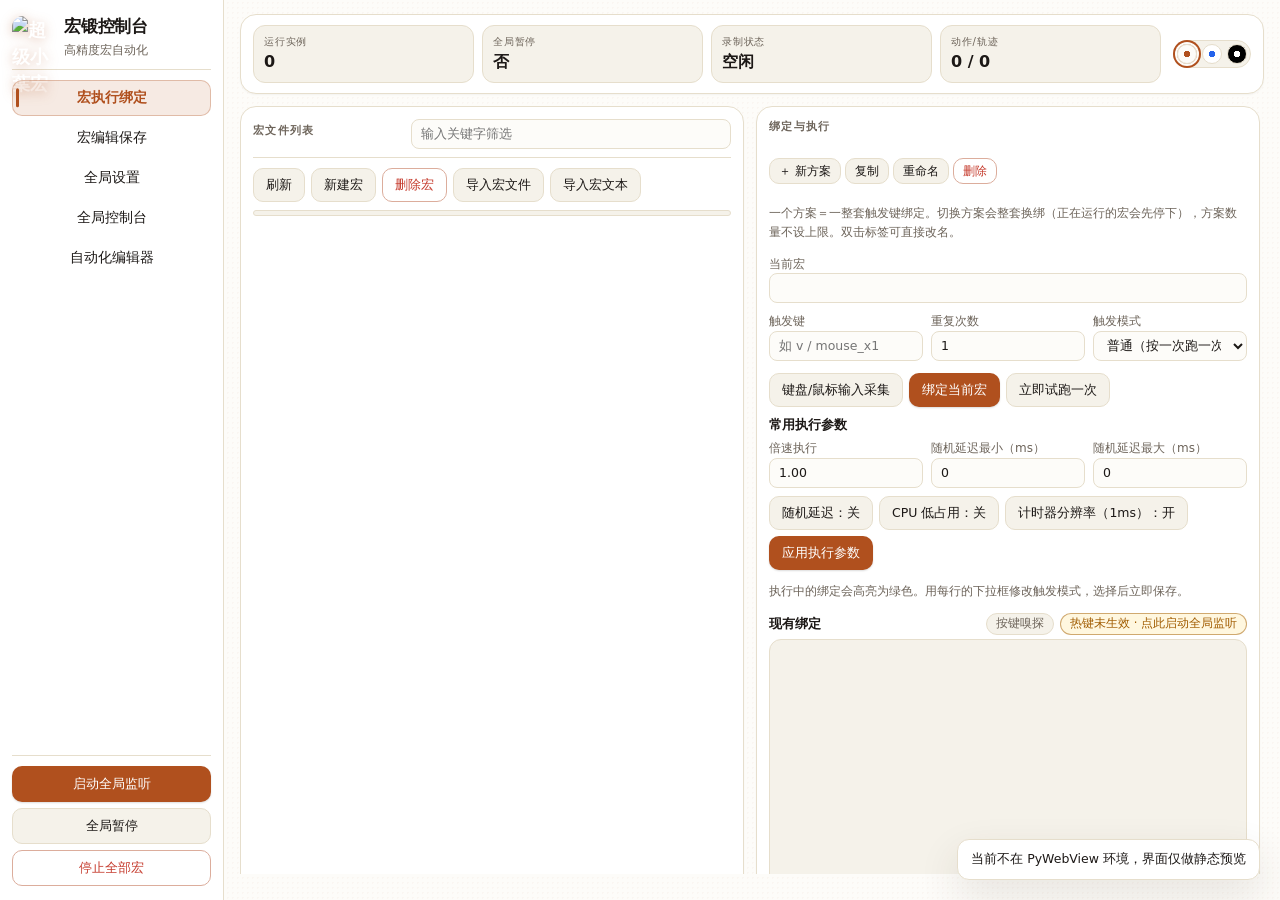
==== commit 0d0f8467: "README 去掉所有图片：横幅、流程图、徽章一律改为文字" ====
--- a/webui/index.html
+++ b/webui/index.html
@@ -2,7 +2,6 @@
 <html lang="zh-CN">
 <head>
   <meta charset="UTF-8" />
-  <meta http-equiv="Content-Security-Policy" content="default-src 'none'; script-src 'self' 'unsafe-inline'; style-src 'self' 'unsafe-inline'; img-src 'self' data: blob:; font-src 'self'; frame-src 'self'; base-uri 'none'; form-action 'none'" />
   <meta name="viewport" content="width=device-width, initial-scale=1.0" />
   <title>宏锻控制台</title>
   <script>
@@ -15,6 +14,7 @@
       } catch (e) { /* 忽略 */ }
     })();
   </script>
+  <link rel="icon" type="image/png" href="assets/icon.png" />
   <link rel="stylesheet" href="theme.css" />
   <link rel="stylesheet" href="styles.css" />
   <link rel="stylesheet" href="assistant.css" />
@@ -24,7 +24,7 @@
   <div class="app-shell">
     <aside class="sidebar">
       <div class="brand">
-        <div class="brand-mark" aria-hidden="true">宏</div>
+        <div class="brand-mark"><img src="assets/icon.png" alt="超级小葉宏" /></div>
         <div>
           <h1>宏锻控制台</h1>
           <p>高精度宏自动化</p>
@@ -258,7 +258,7 @@
                 <button id="btnUpdateAction">应用修改</button>
                 <button id="btnInsertBelow">在下面插入</button>
                 <button id="btnAppendAction">加到末尾</button>
-                <button id="btnDeleteAction" class="danger">删除选中</button>
+                <button id="btnDeleteAction" class="danger" title="多选之后点这里：选中的动作一次全部删掉（父块被删时里面的动作跟着走，Ctrl+Z 可撤销）">删除选中</button>
               </div>
             </div>
             <hr />
@@ -308,7 +308,8 @@
             <div class="hint-row">
               <p class="hint">拖块拼宏：循环 / 宏组可嵌套、能在容器间拖排；双击块改参数，宏组头「⤓ 存组」可复用。
                 要一次搬多条：点一下加入多选、再点一下移出（Ctrl 点击只留这一条，Shift 点击选一段），
-                然后拖其中任意一条（拖到宏组头上就是收进那组）。</p>
+                然后拖其中任意一条（拖到宏组头上就是收进那组）。
+                多选之后按「删除选中」＝一次删完所有选中项，不是只删一条。</p>
               <div class="view-switch" id="actionViewSwitch" role="group" aria-label="动作列表显示方式">
                 <button type="button" class="mini-btn active" data-view-mode="block" title="积木块：一行一个动作，中文描述（默认）">积木块</button>
                 <button type="button" class="mini-btn" data-view-mode="timeline" title="罗技式方块：动作与延迟各占一块，整片横向流式排布、块间箭头相连，顶栏配生成的宏代码；只改显示不改文件">罗技时间轴</button>
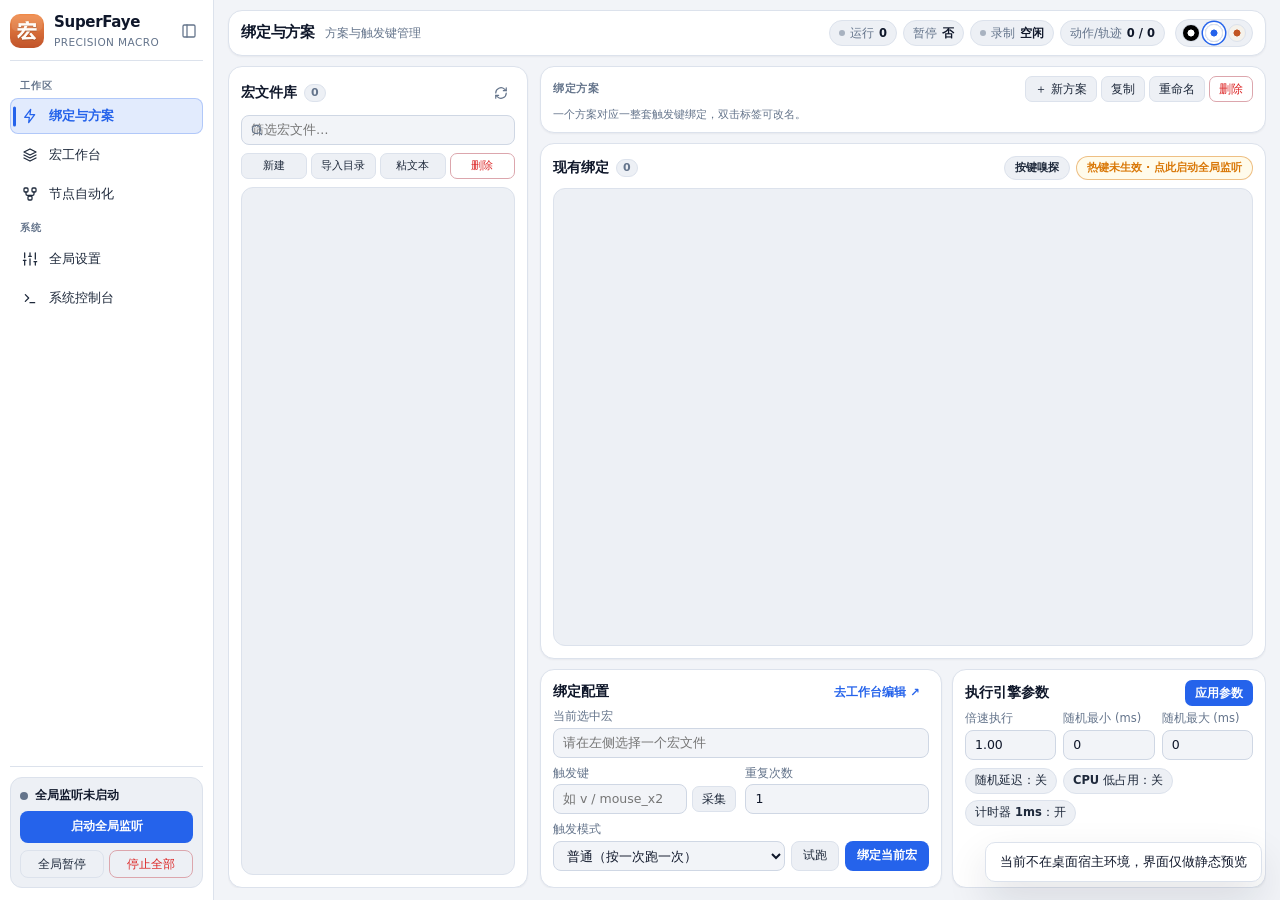
==== commit f3d41397: "chore: update to Rust + WebView2 implementation with security hardening and desensitization" ====
--- a/webui/index.html
+++ b/webui/index.html
@@ -1,461 +1,588 @@
-<!doctype html>
-<html lang="zh-CN">
-<head>
-  <meta charset="UTF-8" />
-  <meta name="viewport" content="width=device-width, initial-scale=1.0" />
-  <title>宏锻控制台</title>
-  <script>
-    /* 防主题闪烁：渲染前同步本地主题 */
-    (function () {
-      try {
-        var t = localStorage.getItem('macrodriver-theme');
-        if (!t) t = matchMedia('(prefers-color-scheme: dark)').matches ? 'black' : 'cream';
-        if (t !== 'cream') document.documentElement.setAttribute('data-theme', t);
-      } catch (e) { /* 忽略 */ }
-    })();
-  </script>
-  <link rel="icon" type="image/png" href="assets/icon.png" />
-  <link rel="stylesheet" href="theme.css" />
-  <link rel="stylesheet" href="styles.css" />
-  <link rel="stylesheet" href="assistant.css" />
-</head>
-<body>
-  <div class="bg-noise"></div>
-  <div class="app-shell">
-    <aside class="sidebar">
-      <div class="brand">
-        <div class="brand-mark"><img src="assets/icon.png" alt="超级小葉宏" /></div>
-        <div>
-          <h1>宏锻控制台</h1>
-          <p>高精度宏自动化</p>
-        </div>
-      </div>
-
-      <nav class="tab-nav" id="tabNav">
-        <button class="tab-btn active" data-tab="macro">宏执行绑定</button>
-        <button class="tab-btn" data-tab="editor">宏编辑保存</button>
-        <button class="tab-btn" data-tab="params">全局设置</button>
-        <button class="tab-btn" data-tab="console">全局控制台</button>
-        <button class="tab-btn" data-tab="automation">自动化编辑器</button>
-      </nav>
-
-      <div class="sidebar-foot">
-        <button id="btnStartListeners" class="primary" title="启动后再次点击可关闭全局监听">启动全局监听</button>
-        <button id="btnGlobalPause" title="快捷键可在全局参数中配置，默认 F8">全局暂停</button>
-        <button id="btnStopAll" class="danger" title="默认快捷键 ESC">停止全部宏</button>
-      </div>
-    </aside>
-
-    <main class="main-panel">
-      <header class="topbar">
-        <div class="status-grid">
-          <div class="pill">
-            <span class="pill-label">运行实例</span>
-            <strong id="statActive">0</strong>
-          </div>
-          <div class="pill">
-            <span class="pill-label">全局暂停</span>
-            <strong id="statPaused">否</strong>
-          </div>
-          <div class="pill">
-            <span class="pill-label">录制状态</span>
-            <strong id="statRec">空闲</strong>
-          </div>
-          <div class="pill">
-            <span class="pill-label">动作/轨迹</span>
-            <strong id="statRecCount">0 / 0</strong>
-          </div>
-        </div>
-        <div class="swatches" role="group" aria-label="主题切换">
-          <button class="sw" data-theme-set="cream" title="纸质主题" aria-pressed="true"></button>
-          <button class="sw" data-theme-set="snow" title="简约主题" aria-pressed="false"></button>
-          <button class="sw" data-theme-set="black" title="纯黑主题" aria-pressed="false"></button>
-        </div>
-      </header>
-
-      <section class="tab-page" data-tab-page="params">
-        <div class="card">
-          <div class="card-head">
-            <h2>全局设置</h2>
-            <div class="inline-actions">
-              <button id="btnReloadParams" title="重新从配置文件读取">刷新</button>
-              <button id="btnImportParams">导入设置</button>
-              <button id="btnExportParams">导出设置</button>
-              <button id="btnResetParams" class="danger">恢复默认</button>
-              <button id="btnSaveParamsTop" class="primary">保存设置</button>
-            </div>
-          </div>
-          <p id="paramsConfigPath" class="hint"></p>
-
-          <div class="param-toolbar">
-            <label class="param-search">
-              <input id="paramSearch" type="search" placeholder="搜设置：延迟、绑核、录制、F8…" autocomplete="off" />
-            </label>
-            <div class="seg" id="paramTierSeg" role="group" aria-label="显示范围">
-              <button type="button" class="seg-btn active" data-param-tier="basic">常用</button>
-              <button type="button" class="seg-btn" data-param-tier="advanced">进阶</button>
-              <button type="button" class="seg-btn" data-param-tier="all">全部</button>
-            </div>
-            <label class="param-check"><input type="checkbox" id="chkShowTech" /> 显示术语</label>
-            <label class="param-check"><input type="checkbox" id="chkOnlyChanged" /> 只看改过的</label>
-            <span id="paramSummary" class="param-summary"></span>
-            <button type="button" id="btnSaveParamsToolbar" class="primary param-toolbar-save">保存</button>
-          </div>
-
-          <p class="param-intro">
-            左边写这一项是干什么的，右边填值。原始变量名、默认值和后端说明都收在每项的「技术细节」里，需要排查时展开就是。
-          </p>
-
-          <div id="paramsContainer" class="params-container"></div>
-
-          <div class="inline-actions param-save-bar">
-            <button id="btnSaveParamsBottom" class="primary">保存设置</button>
-            <span class="param-save-note">保存后写入 webui_param_config.json，下次启动继续生效。</span>
-          </div>
-        </div>
-      </section>
-
-      <section class="tab-page active" data-tab-page="macro">
-        <div class="grid-2">
-          <div class="card">
-            <div class="card-head">
-              <h2>宏文件列表</h2>
-              <input id="macroFilter" type="text" placeholder="输入关键字筛选" />
-            </div>
-            <div class="inline-actions">
-              <button id="btnRefreshMacros">刷新</button>
-              <button id="btnCreateMacro">新建宏</button>
-              <button id="btnDeleteMacro" class="danger">删除宏</button>
-              <button id="btnImportFolder">导入宏文件</button>
-              <button id="btnImportMacroText" title="粘一段现成的宏文本（XMBC 宏串/JSON 宏行），生成一个新的宏文件">导入宏文本</button>
-            </div>
-            <ul id="macroList" class="list macro-folder-list"></ul>
-          </div>
-
-          <div class="card">
-            <h2>绑定与执行</h2>
-            <div class="scheme-bar">
-              <div id="schemeTabs" class="scheme-tabs" role="tablist" aria-label="绑定方案"></div>
-              <div class="inline-actions scheme-actions">
-                <button id="btnAddScheme" title="新建一个空方案并切换过去（数量不限）">＋ 新方案</button>
-                <button id="btnDupScheme" title="复制当前方案（连同里面所有绑定）">复制</button>
-                <button id="btnRenameScheme" title="重命名当前方案">重命名</button>
-                <button id="btnDeleteScheme" class="danger" title="删除当前方案">删除</button>
-              </div>
-            </div>
-            <p class="hint" id="schemeHint">一个方案＝一整套触发键绑定。切换方案会整套换绑（正在运行的宏会先停下），方案数量不设上限。双击标签可直接改名。</p>
-            <div class="field-row">
-              <label>当前宏</label>
-              <input id="selectedMacroPath" type="text" readonly />
-            </div>
-            <div class="field-row triple">
-              <div>
-                <label>触发键</label>
-                <input id="bindTrigger" type="text" placeholder="如 v / mouse_x1" />
-              </div>
-              <div>
-                <label>重复次数</label>
-                <input id="bindRepeat" type="number" min="1" value="1" />
-              </div>
-              <div>
-                <label>触发模式</label>
-                <select id="bindMode" title="normal 普通：按一次跑一次；pause_resume 暂停/继续；hold_pause 按住暂停；stop_restart 停止并重启；parallel_trigger 并发触发；release_stop 抬起停止；release_pause 抬起暂停">
-                  <option value="normal">普通（按一次跑一次）</option>
-                  <option value="pause_resume">暂停 / 继续切换</option>
-                  <option value="hold_pause">按住暂停</option>
-                  <option value="stop_restart">停止并重启</option>
-                  <option value="parallel_trigger">并发触发</option>
-                  <option value="release_stop">抬起即停止</option>
-                  <option value="release_pause">抬起即暂停</option>
-                </select>
-              </div>
-            </div>
-            <p class="hint" id="bindModeHint"></p>
-            <div class="inline-actions">
-              <button id="btnCaptureKey">键盘/鼠标输入采集</button>
-              <button id="btnBindMacro" class="primary">绑定当前宏</button>
-              <button id="btnRunNow" title="将表单里填写的触发键所绑定的宏试跑一遍">立即试跑一次</button>
-            </div>
-
-            <h3>常用执行参数</h3>
-            <div class="field-row triple">
-              <div>
-                <label>倍速执行</label>
-                <input id="macroSpeedFactor" type="number" min="0.05" step="0.05" value="1.00" />
-              </div>
-              <div>
-                <label>随机延迟最小（ms）</label>
-                <input id="macroRandomMin" type="number" step="0.01" value="0" />
-              </div>
-              <div>
-                <label>随机延迟最大（ms）</label>
-                <input id="macroRandomMax" type="number" step="0.01" value="0" />
-              </div>
-            </div>
-            <div class="inline-actions">
-              <button id="btnMacroRandomToggle">随机延迟：关</button>
-              <button id="btnLowCpuModeToggle" title="开启后不启用高精度引擎！">CPU 低占用：关</button>
-              <button id="btnTimePeriodToggle" title="启用 timeBeginPeriod(1)，功耗略微增加。非低占用模式默认开启，此处调整无效">计时器分辨率（1ms）：开</button>
-              <button id="btnApplyRuntimeProfile" title="同步参数至全局" class="primary">应用执行参数</button>
-            </div>
-            <p class="hint">执行中的绑定会高亮为绿色。用每行的下拉框修改触发模式，选择后立即保存。</p>
-
-            <div class="binding-head">
-              <h3>现有绑定</h3>
-              <div class="binding-head-actions">
-                <button id="btnSniffInputs" type="button" class="sniff-btn"
-                        title="在 6 秒内按鼠标侧键，查看程序检测到的输入事件">按键嗅探
-                </button>
-                <button id="bindingListenBadge" type="button" class="listen-badge off">热键未生效 · 点此启动全局监听</button>
-              </div>
-            </div>
-            <ul id="bindingList" class="list compact binding-list"></ul>
-          </div>
-        </div>
-      </section>
-
-      <section class="tab-page editor-page" data-tab-page="editor">
-        <div class="editor-grid">
-          <div class="editor-col editor-col-left">
-          <div class="card">
-            <div class="card-head palette-head">
-              <h2>动作块库</h2>
-              <span id="paletteCount" class="palette-count">0 块</span>
-            </div>
-            <p class="hint">照拼宏编辑器的积木块：把块<b>拖</b>到右侧列表的任意位置，或点一下插到选中动作的下面。
-              块自带默认值，双击块就地改参数；「宏组」是纯编排用的抽屉，插入时先命名，存盘时自动摊平。
-              宏组头或下方「我的宏组」里的「存组」会把整组存进库，可起名字、放进文件夹。</p>
-            <div id="blockPalette" class="block-palette"><div class="hint">载入中…</div></div>
-
-            <h3>块参数（选中块后改这里）</h3>
-            <div id="blockParams" class="block-params">
-              <div class="field-row triple">
-                <div>
-                  <label>类型</label>
-                  <select id="actionType" title="宏文件里写入的仍是 kd / ku / md / mu / wait / view / loop / import / note 指令码；group 只在编辑器里存在">
-                    <option value="kd">按下键</option>
-                    <option value="ku">松开键</option>
-                    <option value="md">鼠标按下</option>
-                    <option value="mu">鼠标松开</option>
-                    <option value="wait">等待</option>
-                    <option value="view">视角移动</option>
-                    <option value="loop">循环</option>
-                    <option value="group">宏组</option>
-                    <option value="import">调用子宏</option>
-                    <option value="note">注释</option>
-                  </select>
-                </div>
-                <div id="actionArg1Wrap">
-                  <label id="actionArg1Label">参数1</label>
-                  <input id="actionArg1" type="text" placeholder="按键名，或 dx,dy，或子宏路径" />
-                </div>
-                <div id="actionArg2Wrap">
-                  <label id="actionArg2Label">参数2</label>
-                  <input id="actionArg2" type="text" placeholder="动作后延迟 / 时长（毫秒）" />
-                </div>
-              </div>
-              <div class="inline-actions">
-                <button id="btnUpdateAction">应用修改</button>
-                <button id="btnInsertBelow">在下面插入</button>
-                <button id="btnAppendAction">加到末尾</button>
-                <button id="btnDeleteAction" class="danger" title="多选之后点这里：选中的动作一次全部删掉（父块被删时里面的动作跟着走，Ctrl+Z 可撤销）">删除选中</button>
-              </div>
-            </div>
-            <hr />
-
-            <h3 title="点击打开宏文件，或拖到动作列表插入子宏调用">宏文件</h3>
-            <div class="field-row">
-              <label>目标目录</label>
-              <input id="editorFolder" type="text" value="宏/录制宏" />
-            </div>
-            <div class="field-row">
-              <label>新文件名</label>
-              <input id="editorNewName" type="text" value="新建宏.json" />
-            </div>
-            <div class="inline-actions">
-              <button id="btnEditorCreate">创建空宏</button>
-              <button id="btnEditorRename">重命名当前宏</button>
-              <button id="btnRefreshEditorMacroBrowser">刷新文件夹</button>
-            </div>
-
-            <div class="field-row">
-              <label>重命名新名称</label>
-              <input id="editorRenameName" type="text" placeholder="例如 我的连段.json" />
-            </div>
-            <ul id="editorMacroList" class="list compact editor-macro-list"></ul>
-          </div>
-          </div>
-
-          <div class="editor-col editor-col-main">
-          <div class="card">
-            <div class="card-head editor-action-header">
-              <h2>动作列表</h2>
-              <div class="editor-action-controls">
-                <div class="history-group" role="group" aria-label="动作列表撤销与清空">
-                  <button id="btnUndoAction" class="history-btn" type="button" title="撤销上一步改动（Ctrl+Z）">
-                    <span class="history-glyph" aria-hidden="true">↶</span>撤销
-                  </button>
-                  <button id="btnRedoAction" class="history-btn" type="button" title="重做被撤销的改动（Ctrl+Y）">
-                    <span class="history-glyph" aria-hidden="true">↷</span>重做
-                  </button>
-                  <button id="btnClearActionList" class="history-btn history-btn--danger" type="button" title="清空整个动作列表（可撤销）">清空</button>
-                </div>
-                <button id="btnEditorAssistant" class="mini-btn" type="button">AI 助手</button>
-                <button id="btnReloadEditor" class="mini-btn" type="button">重新加载</button>
-                <button id="btnSaveEditor" class="mini-btn primary" type="button">保存当前宏</button>
-              </div>
-            </div>
-            <div class="hint-row">
-              <p class="hint">拖块拼宏：循环 / 宏组可嵌套、能在容器间拖排；双击块改参数，宏组头「⤓ 存组」可复用。
-                要一次搬多条：点一下加入多选、再点一下移出（Ctrl 点击只留这一条，Shift 点击选一段），
-                然后拖其中任意一条（拖到宏组头上就是收进那组）。
-                多选之后按「删除选中」＝一次删完所有选中项，不是只删一条。</p>
-              <div class="view-switch" id="actionViewSwitch" role="group" aria-label="动作列表显示方式">
-                <button type="button" class="mini-btn active" data-view-mode="block" title="积木块：一行一个动作，中文描述（默认）">积木块</button>
-                <button type="button" class="mini-btn" data-view-mode="timeline" title="罗技式方块：动作与延迟各占一块，整片横向流式排布、块间箭头相连，顶栏配生成的宏代码；只改显示不改文件">罗技时间轴</button>
-              </div>
-              <button id="btnEditorImportText" class="mini-btn" title="粘一段现成的宏（XMBC 宏串或别的 JSON 宏），转成可继续编辑的动作行">导入现成宏</button>
-              <button id="btnBatchComment" class="mini-btn" title="进入批量注释模式后，点击动作可注释，点击可恢复注释可恢复动作">批量注释: 关</button>
-              <button id="btnJumpToRecord" class="mini-btn" type="button" title="跳到本页下面的「宏录制控制 / 轨迹化简与合并」">录制与化简 ↓</button>
-            </div>
-            <div id="timelineCodeBar" class="code-bar hidden">
-              <span class="code-bar-label" title="{MOVE}、{REPEAT}、{IMPORT}、{NOTE} 是本项目的扩展标签，XMBC 原生没有；其余标签与 docs/宏标签参考卡.md 一致">生成的宏代码</span>
-              <code id="timelineCode" class="code-text"></code>
-              <span id="timelineStats" class="code-stats"></span>
-              <button id="btnCopyCode" class="mini-btn" type="button" title="复制这条宏代码">复制</button>
-            </div>
-            <div id="multiSelectBar" class="multi-select-bar" hidden>
-              <span id="multiSelectText" class="multi-select-text">已选 0 条动作</span>
-              <button id="multiSelectClear" type="button" class="mini-btn" title="取消多选（Esc）">取消选择</button>
-            </div>
-            <ul id="actionList" class="list action-list"></ul>
-          </div>
-          </div>
-
-          <div class="editor-col editor-col-side">
-          <div class="card">
-            <h2>宏录制控制</h2>
-            <div class="field-row double">
-              <div>
-                <label>启动模式</label>
-                <select id="recordStartMode" title="定时启动：按下开始后等下方秒数再录；首个事件触发：等到真正有按键/鼠标动作才开始录">
-                  <option value="delayed">定时启动</option>
-                  <option value="first_event">首个事件触发</option>
-                </select>
-              </div>
-              <div>
-                <label>延迟秒数</label>
-                <input id="recordDelay" type="number" step="0.01" min="0" value="0.20" />
-              </div>
-            </div>
-            <div class="inline-actions">
-              <button id="btnStartRecSvc">启动录制监听</button>
-              <button id="btnArmRec" class="primary">开始录制</button>
-              <button id="btnStopRec">停止录制</button>
-              <button id="btnSaveRec">保存录制</button>
-              <button id="btnClearRec" class="danger">清空缓存</button>
-            </div>
-            <div class="inline-actions rec-insert-row">
-              <select id="recInsertKind" title="选哪一份拼进动作列表：完整＝按键+轨迹；仅按键；仅轨迹">
-                <option value="full">完整（按键 + 轨迹）</option>
-                <option value="action">仅按键</option>
-                <option value="track">仅轨迹</option>
-              </select>
-              <button id="btnRecToEditor" class="primary" title="把这次录制的动作直接拼进右侧「可视化动作列表」，不写文件">录到动作列表</button>
-            </div>
-            <p class="hint">「保存录制」会按全局参数写 3 份宏文件；「录到动作列表」只把内容拼进当前宏，不碰文件 ——
-              录完立刻能拖块改参数、套宏组，再点「保存当前宏」。</p>
-
-            <div class="rec-live">
-              <div class="rec-live-head">
-                <h3>实时录制预览</h3>
-                <span id="recLiveBadge" class="rec-live-badge idle">空闲</span>
-                <span id="recLiveMeta" class="rec-live-meta">按下「开始录制」后，这里会实时列出按键与鼠标动作</span>
-              </div>
-              <div id="recLiveHeld" class="rec-live-held"></div>
-              <ul id="recLiveList" class="rec-live-list"></ul>
-            </div>
-          </div>
-
-          <div class="card">
-            <h2>轨迹化简与合并</h2>
-
-            <div class="field-row">
-              <label>预设</label>
-              <select id="presetSelect" title="按目标场景选择轨迹化简的默认档位">
-                <option value="fps">射击游戏（FPS）</option>
-                <option value="desktop">桌面 / 办公</option>
-                <option value="rpg3d" selected>3D 游戏</option>
-              </select>
-            </div>
-            <div class="field-row">
-              <label>输入宏（包含 view）</label>
-              <input id="simplifyInput" class="record-path-input macro-path-drop-target" type="text" placeholder="宏/录制宏/3d宏_完整.json" />
-            </div>
-            <div class="field-row">
-              <label>化简输出</label>
-              <input id="simplifyOutput" class="record-path-input macro-path-drop-target" type="text" placeholder="宏/录制宏/3d宏_轨迹化简.json" />
-            </div>
-            <div class="inline-actions">
-              <button id="btnSimplify" class="primary">执行轨迹化简</button>
-              <button id="btnUseCurrentMacro" title="把右侧正在编辑的宏填成「输入宏」">用当前宏</button>
-              <button id="btnSimplifyToEditor" title="读「化简输出」那个文件，替换右侧动作列表">化简结果载入动作列表</button>
-            </div>
-
-            <hr />
-
-            <div class="field-row">
-              <label>动作宏</label>
-              <input id="mergeAction" class="record-path-input macro-path-drop-target" type="text" placeholder="宏/录制宏/3d宏_仅按键.json" />
-            </div>
-            <div class="field-row">
-              <label>轨迹宏</label>
-              <input id="mergeTrack" class="record-path-input macro-path-drop-target" type="text" placeholder="宏/录制宏/3d宏_仅轨迹.json" />
-            </div>
-            <div class="field-row">
-              <label>合并输出</label>
-              <input id="mergeOutput" class="record-path-input macro-path-drop-target" type="text" placeholder="宏/录制宏/3d宏_离线合并.json" />
-            </div>
-            <div class="inline-actions">
-              <button id="btnMerge" class="primary">执行离线合并</button>
-              <button id="btnFillMergeFromRecording" title="用录制输出（仅按键 / 仅轨迹）填好上面两个输入">填入录制输出</button>
-              <button id="btnMergeToEditor" title="读「合并输出」那个文件，替换右侧动作列表">合并结果载入动作列表</button>
-            </div>
-
-            <hr />
-
-            <h3>宏文件夹（点击填充，拖动到输入框）</h3>
-            <div class="inline-actions">
-              <button id="btnRefreshRecordMacroBrowser">刷新宏文件夹</button>
-            </div>
-            <ul id="recordMacroList" class="list compact record-macro-list"></ul>
-            <p class="hint">点击文件名会填进最近聚焦的那个路径输入框；也可以直接把文件拖到输入框上。</p>
-          </div>
-          </div>
-        </div>
-      </section>
-
-      <section class="tab-page" data-tab-page="console">
-        <div class="card">
-          <div class="card-head">
-            <h2>Python 端控制台</h2>
-            <div class="inline-actions">
-              <button id="btnClearConsole">清空</button>
-            </div>
-          </div>
-          <pre id="consoleOutput" class="console"></pre>
-        </div>
-      </section>
-
-      <section class="tab-page" data-tab-page="automation" style="padding:0;height:100%">
-        <iframe id="automationFrame" src="automation_editor.html" style="width:100%;height:100%;border:none"></iframe>
-      </section>
-    </main>
-  </div>
-
-  <div id="toast" class="toast hidden"></div>
-
-  <script src="theme.js"></script>
-  <script type="module" src="app.js"></script>
-</body>
-</html>
+<!doctype html>
+<html lang="zh-CN">
+<head>
+  <meta charset="UTF-8" />
+  <meta http-equiv="Content-Security-Policy" content="default-src 'none'; script-src 'self' 'unsafe-inline'; style-src 'self' 'unsafe-inline'; img-src 'self' data: blob:; font-src 'self'; frame-src 'self'; connect-src 'self'; base-uri 'none'; form-action 'none'" />
+  <meta name="viewport" content="width=device-width, initial-scale=1.0" />
+  <title>SuperFaye Macro</title>
+  <script>
+    /* 防主题闪烁：渲染前同步本地主题 */
+    (function () {
+      try {
+        var t = localStorage.getItem('macrodriver-theme');
+        if (!t) t = matchMedia('(prefers-color-scheme: light)').matches ? 'snow' : 'black';
+        if (t !== 'cream') document.documentElement.setAttribute('data-theme', t);
+      } catch (e) { /* 忽略 */ }
+    })();
+  </script>
+  <link rel="icon" type="image/png" href="assets/icon.png" />
+  <link rel="stylesheet" href="theme.css" />
+  <link rel="stylesheet" href="styles.css" />
+  <link rel="stylesheet" href="assistant.css" />
+  <link rel="stylesheet" href="assistant-rich.css" />
+</head>
+<body>
+  <div class="app-shell" id="appShell">
+    <aside class="sidebar" id="appSidebar">
+      <div class="sidebar-top">
+        <div class="brand">
+          <div class="brand-mark"><img src="assets/icon.png" alt="SuperFaye Macro" /></div>
+          <div class="brand-text">
+            <h1>SuperFaye</h1>
+            <p>Precision Macro</p>
+          </div>
+        </div>
+        <button id="btnToggleSidebar" class="icon-btn sidebar-collapse-btn" type="button" title="收起/展开侧边栏" aria-label="收起/展开侧边栏">
+          <svg width="16" height="16" viewBox="0 0 24 24" fill="none" stroke="currentColor" stroke-width="1.9" stroke-linecap="round" stroke-linejoin="round" aria-hidden="true"><rect x="3" y="3" width="18" height="18" rx="2"/><path d="M9 3v18"/></svg>
+        </button>
+      </div>
+
+      <nav class="tab-nav" id="tabNav" aria-label="主导航">
+        <div class="nav-group-label">工作区</div>
+        <button class="tab-btn active" data-tab="macro" type="button" title="宏绑定与方案">
+          <span class="nav-icon"><svg width="16" height="16" viewBox="0 0 24 24" fill="none" stroke="currentColor" stroke-width="1.9" stroke-linecap="round" stroke-linejoin="round" aria-hidden="true"><path d="M13 2 4 14h7l-1 8 9-12h-7z"/></svg></span>
+          <span class="nav-label">绑定与方案</span>
+        </button>
+        <button class="tab-btn" data-tab="editor" type="button" title="宏编排工作台">
+          <span class="nav-icon"><svg width="16" height="16" viewBox="0 0 24 24" fill="none" stroke="currentColor" stroke-width="1.9" stroke-linecap="round" stroke-linejoin="round" aria-hidden="true"><path d="m12 3 9 4.5-9 4.5-9-4.5Z"/><path d="m3 12 9 4.5 9-4.5"/><path d="m3 16.5 9 4.5 9-4.5"/></svg></span>
+          <span class="nav-label">宏工作台</span>
+          <span id="navEditorDirtyDot" class="nav-dot" hidden title="当前宏有未保存改动"></span>
+        </button>
+        <button class="tab-btn" data-tab="automation" type="button" title="节点自动化流程">
+          <span class="nav-icon"><svg width="16" height="16" viewBox="0 0 24 24" fill="none" stroke="currentColor" stroke-width="1.9" stroke-linecap="round" stroke-linejoin="round" aria-hidden="true"><rect x="3" y="3" width="6" height="6" rx="1.5"/><rect x="15" y="3" width="6" height="6" rx="1.5"/><rect x="9" y="15" width="6" height="6" rx="1.5"/><path d="M6 9v3a2 2 0 0 0 2 2h8a2 2 0 0 0 2-2V9"/><path d="M12 14v1"/></svg></span>
+          <span class="nav-label">节点自动化</span>
+        </button>
+
+        <div class="nav-group-label">系统</div>
+        <button class="tab-btn" data-tab="params" type="button" title="全局设置">
+          <span class="nav-icon"><svg width="16" height="16" viewBox="0 0 24 24" fill="none" stroke="currentColor" stroke-width="1.9" stroke-linecap="round" stroke-linejoin="round" aria-hidden="true"><path d="M4 21v-7"/><path d="M4 10V3"/><path d="M12 21v-9"/><path d="M12 8V3"/><path d="M20 21v-5"/><path d="M20 12V3"/><path d="M2 14h4"/><path d="M10 8h4"/><path d="M18 16h4"/></svg></span>
+          <span class="nav-label">全局设置</span>
+        </button>
+        <button class="tab-btn" data-tab="console" type="button" title="系统控制台">
+          <span class="nav-icon"><svg width="16" height="16" viewBox="0 0 24 24" fill="none" stroke="currentColor" stroke-width="1.9" stroke-linecap="round" stroke-linejoin="round" aria-hidden="true"><path d="m5 7 5 5-5 5"/><path d="M12 19h7"/></svg></span>
+          <span class="nav-label">系统控制台</span>
+        </button>
+      </nav>
+
+      <div class="sidebar-foot">
+        <div class="engine-dock">
+          <div class="engine-dock-status">
+            <span id="listenerStatusDot" class="status-dot off" aria-hidden="true"></span>
+            <span id="listenerStatusText" class="engine-dock-label">全局监听未启动</span>
+          </div>
+          <button id="btnStartListeners" class="primary engine-main-btn" type="button" title="启动后再次点击可关闭全局监听">
+            启动全局监听
+          </button>
+          <div class="engine-dock-sub">
+            <button id="btnGlobalPause" type="button" title="快捷键可在全局设置中配置，默认 F8">全局暂停</button>
+            <button id="btnStopAll" class="danger" type="button" title="默认快捷键 ESC">停止全部</button>
+          </div>
+        </div>
+      </div>
+    </aside>
+
+    <main class="main-panel">
+      <header class="topbar">
+        <div class="topbar-left">
+          <h2 id="topbarTitle" class="topbar-title">绑定与方案</h2>
+          <span id="topbarContext" class="topbar-context">方案与触发键管理</span>
+        </div>
+
+        <div class="topbar-right">
+          <div class="telemetry-strip" role="status" aria-label="引擎状态遥测">
+            <div class="tele-chip" id="chipActive">
+              <span class="tele-dot" aria-hidden="true"></span>
+              <span class="tele-label">运行</span>
+              <strong id="statActive">0</strong>
+            </div>
+            <div class="tele-chip" id="chipPaused">
+              <span class="tele-label">暂停</span>
+              <strong id="statPaused">否</strong>
+            </div>
+            <div class="tele-chip" id="chipRec">
+              <span class="tele-dot" aria-hidden="true"></span>
+              <span class="tele-label">录制</span>
+              <strong id="statRec">空闲</strong>
+            </div>
+            <div class="tele-chip">
+              <span class="tele-label">动作/轨迹</span>
+              <strong id="statRecCount">0 / 0</strong>
+            </div>
+          </div>
+
+          <div class="swatches" role="group" aria-label="主题切换">
+            <button class="sw" data-theme-set="black" type="button" title="纯黑主题" aria-pressed="true"></button>
+            <button class="sw" data-theme-set="snow" type="button" title="简约主题" aria-pressed="false"></button>
+            <button class="sw" data-theme-set="cream" type="button" title="纸质主题" aria-pressed="false"></button>
+          </div>
+        </div>
+      </header>
+
+      <!-- ══ Tab 1: 绑定与方案 ══════════════════════════════════════════════ -->
+      <section class="tab-page active" data-tab-page="macro">
+        <div class="macro-workspace">
+          <aside class="card macro-lib-card">
+            <div class="pane-head">
+              <div class="pane-title-group">
+                <h3>宏文件库</h3>
+                <span id="macroCountBadge" class="count-badge">0</span>
+              </div>
+              <button id="btnRefreshMacros" class="icon-btn" type="button" title="刷新宏文件列表" aria-label="刷新宏文件列表">
+                <svg width="14" height="14" viewBox="0 0 24 24" fill="none" stroke="currentColor" stroke-width="2" stroke-linecap="round" stroke-linejoin="round" aria-hidden="true"><path d="M3 12a9 9 0 0 1 15-6.7L21 8"/><path d="M21 3v5h-5"/><path d="M21 12a9 9 0 0 1-15 6.7L3 16"/><path d="M3 21v-5h5"/></svg>
+              </button>
+            </div>
+
+            <div class="search-field">
+              <svg class="search-icon" width="14" height="14" viewBox="0 0 24 24" fill="none" stroke="currentColor" stroke-width="2" stroke-linecap="round" stroke-linejoin="round" aria-hidden="true"><circle cx="11" cy="11" r="7"/><path d="m20 20-3.5-3.5"/></svg>
+              <input id="macroFilter" type="search" placeholder="筛选宏文件…" autocomplete="off" />
+            </div>
+
+            <div class="macro-lib-actions">
+              <button id="btnCreateMacro" class="mini-btn" type="button">新建</button>
+              <button id="btnImportFolder" class="mini-btn" type="button">导入目录</button>
+              <button id="btnImportMacroText" class="mini-btn" type="button" title="粘贴 XMBC 宏串或 JSON 宏行生成文件">粘文本</button>
+              <button id="btnDeleteMacro" class="mini-btn danger" type="button">删除</button>
+            </div>
+
+            <ul id="macroList" class="list macro-folder-list"></ul>
+          </aside>
+
+          <div class="macro-main-col">
+            <!-- 方案切换条 -->
+            <section class="card scheme-card">
+              <div class="scheme-bar">
+                <div class="scheme-label-wrap">
+                  <span class="section-eyebrow">绑定方案</span>
+                  <div id="schemeTabs" class="scheme-tabs" role="tablist" aria-label="绑定方案"></div>
+                </div>
+                <div class="scheme-actions">
+                  <button id="btnAddScheme" class="mini-btn" type="button" title="新建一个空方案并切换过去">＋ 新方案</button>
+                  <button id="btnDupScheme" class="mini-btn" type="button" title="复制当前方案（连同所有绑定）">复制</button>
+                  <button id="btnRenameScheme" class="mini-btn" type="button" title="重命名当前方案">重命名</button>
+                  <button id="btnDeleteScheme" class="mini-btn danger" type="button" title="删除当前方案">删除</button>
+                </div>
+              </div>
+              <p class="scheme-subhint" id="schemeHint">一个方案对应一整套触发键绑定，双击标签可改名。</p>
+            </section>
+
+            <!-- 现有绑定（主体视觉焦点） -->
+            <section class="card bindings-card">
+              <div class="pane-head">
+                <div class="pane-title-group">
+                  <h3>现有绑定</h3>
+                  <span id="bindingCountBadge" class="count-badge">0</span>
+                </div>
+                <div class="binding-head-actions">
+                  <button id="btnSniffInputs" type="button" class="sniff-btn" title="在 6 秒内按鼠标侧键，查看程序检测到的输入事件">按键嗅探</button>
+                  <button id="bindingListenBadge" type="button" class="listen-badge off">热键未生效 · 点此启动全局监听</button>
+                </div>
+              </div>
+              <ul id="bindingList" class="list binding-list"></ul>
+            </section>
+
+            <!-- 底部双卡：快速绑定 + 运行参数 -->
+            <div class="macro-bottom-deck">
+              <section class="card bind-form-card">
+                <div class="pane-head compact-head">
+                  <h3>绑定配置</h3>
+                  <button id="btnGoEditSelectedMacro" class="ghost-link-btn" type="button" title="在宏工作台打开当前选中的宏">去工作台编辑 ↗</button>
+                </div>
+
+                <div class="bind-form-grid">
+                  <div class="field-item field-span-2">
+                    <label for="selectedMacroPath">当前选中宏</label>
+                    <input id="selectedMacroPath" type="text" readonly placeholder="请在左侧选择一个宏文件" />
+                  </div>
+
+                  <div class="field-item">
+                    <label for="bindTrigger">触发键</label>
+                    <div class="input-with-btn">
+                      <input id="bindTrigger" type="text" placeholder="如 v / mouse_x2" />
+                      <button id="btnCaptureKey" class="mini-btn" type="button" title="点击后 8 秒内按下按键或鼠标侧键采集">采集</button>
+                    </div>
+                  </div>
+
+                  <div class="field-item">
+                    <label for="bindRepeat">重复次数</label>
+                    <input id="bindRepeat" type="number" min="1" value="1" />
+                  </div>
+
+                  <div class="field-item field-span-2">
+                    <label for="bindMode">触发模式</label>
+                    <div class="bind-mode-row">
+                      <select id="bindMode">
+                        <option value="normal">普通（按一次跑一次）</option>
+                        <option value="pause_resume">暂停 / 继续切换</option>
+                        <option value="hold_pause">按住暂停</option>
+                        <option value="stop_restart">停止并重启</option>
+                        <option value="parallel_trigger">并发触发</option>
+                        <option value="release_stop">抬起即停止</option>
+                        <option value="release_pause">抬起即暂停</option>
+                      </select>
+                      <button id="btnRunNow" type="button" title="立即试跑当前触发键绑定的宏">试跑</button>
+                      <button id="btnBindMacro" class="primary" type="button">绑定当前宏</button>
+                    </div>
+                  </div>
+                </div>
+                <p class="field-hint" id="bindModeHint"></p>
+              </section>
+
+              <section class="card runtime-card">
+                <div class="pane-head compact-head">
+                  <h3>执行引擎参数</h3>
+                  <button id="btnApplyRuntimeProfile" class="mini-btn primary" type="button">应用参数</button>
+                </div>
+
+                <div class="runtime-inputs">
+                  <div class="field-item">
+                    <label for="macroSpeedFactor">倍速执行</label>
+                    <input id="macroSpeedFactor" type="number" min="0.05" step="0.05" value="1.00" />
+                  </div>
+                  <div class="field-item">
+                    <label for="macroRandomMin">随机最小 (ms)</label>
+                    <input id="macroRandomMin" type="number" step="0.01" value="0" />
+                  </div>
+                  <div class="field-item">
+                    <label for="macroRandomMax">随机最大 (ms)</label>
+                    <input id="macroRandomMax" type="number" step="0.01" value="0" />
+                  </div>
+                </div>
+
+                <div class="runtime-toggles">
+                  <button id="btnMacroRandomToggle" class="toggle-chip" type="button">随机延迟：关</button>
+                  <button id="btnLowCpuModeToggle" class="toggle-chip" type="button" title="开启后不启用高精度引擎">CPU 低占用：关</button>
+                  <button id="btnTimePeriodToggle" class="toggle-chip" type="button" title="启用 timeBeginPeriod(1)">计时器 1ms：开</button>
+                </div>
+              </section>
+            </div>
+          </div>
+        </div>
+      </section>
+
+      <!-- ══ Tab 2: 宏工作台 ════════════════════════════════════════════════ -->
+      <section class="tab-page editor-page" data-tab-page="editor">
+        <div class="editor-shell">
+          <!-- 工作台顶部命令栏 -->
+          <div class="editor-toolbar">
+            <div class="editor-toolbar-left">
+              <div class="active-macro-pill" id="editorActiveFilePill" title="当前编辑的宏文件">
+                <span class="amp-dot"></span>
+                <span id="editorActiveFileName">未选择宏文件</span>
+              </div>
+              <div class="history-group" role="group" aria-label="动作列表撤销与清空">
+                <button id="btnUndoAction" class="history-btn" type="button" title="撤销上一步改动（Ctrl+Z）">
+                  <span class="history-glyph" aria-hidden="true">↶</span>撤销
+                </button>
+                <button id="btnRedoAction" class="history-btn" type="button" title="重做被撤销的改动（Ctrl+Y）">
+                  <span class="history-glyph" aria-hidden="true">↷</span>重做
+                </button>
+                <button id="btnClearActionList" class="history-btn history-btn--danger" type="button" title="清空整个动作列表（可撤销）">清空</button>
+              </div>
+            </div>
+
+            <div class="editor-toolbar-right">
+              <div class="view-switch" id="actionViewSwitch" role="group" aria-label="动作列表显示方式">
+                <button type="button" class="mini-btn active" data-view-mode="block" title="积木块：一行一个动作，中文描述">积木块</button>
+                <button type="button" class="mini-btn" data-view-mode="timeline" title="罗技时间轴：横向流式方块与生成的宏代码">时间轴</button>
+              </div>
+              <button id="btnEditorImportText" class="mini-btn" type="button" title="粘一段 XMBC 宏串或 JSON 宏行导入">导入宏串</button>
+              <button id="btnBatchComment" class="mini-btn" type="button" title="点击动作行切换注释或恢复">批量注释：关</button>
+              <button id="btnEditorAssistant" class="mini-btn" type="button" aria-expanded="false">AI 对话</button>
+              <div class="toolbar-sep"></div>
+              <button id="btnReloadEditor" class="mini-btn" type="button">重新加载</button>
+              <button id="btnSaveEditor" class="mini-btn primary" type="button">保存当前宏</button>
+            </div>
+          </div>
+
+          <!-- 三栏工作室主体 -->
+          <div class="editor-grid">
+            <!-- 左栏：积木块库 / 宏文件切换 -->
+            <aside class="card editor-col editor-col-left">
+              <div class="subtab-bar" role="tablist" aria-label="资源区切换">
+                <button class="subtab-btn active" type="button" data-rail-tab="palette">积木块 &amp; 宏组 <span id="paletteCount" class="count-badge">0</span></button>
+                <button class="subtab-btn" type="button" data-rail-tab="files">宏文件</button>
+              </div>
+
+              <div class="rail-pane active" data-rail-pane="palette">
+                <p class="rail-hint">拖动块到中间序列，或单击直接插入；双击块可就地编辑参数。</p>
+                <div id="blockPalette" class="block-palette"><div class="hint">载入中…</div></div>
+              </div>
+
+              <div class="rail-pane" data-rail-pane="files">
+                <div class="file-ops-box">
+                  <div class="field-row double">
+                    <div>
+                      <label for="editorFolder">目标目录</label>
+                      <input id="editorFolder" type="text" value="宏/录制宏" />
+                    </div>
+                    <div>
+                      <label for="editorNewName">新文件名</label>
+                      <input id="editorNewName" type="text" value="新建宏.json" />
+                    </div>
+                  </div>
+                  <div class="inline-actions compact-actions">
+                    <button id="btnEditorCreate" class="mini-btn primary" type="button">创建空宏</button>
+                    <button id="btnRefreshEditorMacroBrowser" class="mini-btn" type="button">刷新目录</button>
+                  </div>
+                  <div class="input-with-btn">
+                    <input id="editorRenameName" type="text" placeholder="输入重命名文件名…" />
+                    <button id="btnEditorRename" class="mini-btn" type="button">重命名</button>
+                  </div>
+                </div>
+                <ul id="editorMacroList" class="list compact editor-macro-list"></ul>
+              </div>
+            </aside>
+
+            <!-- 中栏：动作序列画布 + 底部块参数条 -->
+            <section class="card editor-col editor-col-main">
+              <div id="timelineCodeBar" class="code-bar hidden">
+                <span class="code-bar-label" title="扩展标签与 XMBC 标签对照">宏代码</span>
+                <code id="timelineCode" class="code-text"></code>
+                <span id="timelineStats" class="code-stats"></span>
+                <button id="btnCopyCode" class="mini-btn" type="button">复制</button>
+              </div>
+
+              <div id="multiSelectBar" class="multi-select-bar" hidden>
+                <span id="multiSelectText" class="multi-select-text">已选 0 条动作</span>
+                <button id="multiSelectClear" type="button" class="mini-btn">取消选择</button>
+              </div>
+
+              <ul id="actionList" class="list action-list"></ul>
+
+              <!-- 底部动作参数检验条 -->
+              <div id="blockParams" class="block-params">
+                <div class="block-params-fields field-row triple">
+                  <div>
+                    <label for="actionType">动作类型</label>
+                    <select id="actionType">
+                      <option value="kd">按下键</option>
+                      <option value="ku">松开键</option>
+                      <option value="md">鼠标按下</option>
+                      <option value="mu">鼠标松开</option>
+                      <option value="wait">等待</option>
+                      <option value="view">视角移动</option>
+                      <option value="loop">循环</option>
+                      <option value="group">宏组</option>
+                      <option value="import">调用子宏</option>
+                      <option value="note">注释</option>
+                    </select>
+                  </div>
+                  <div id="actionArg1Wrap">
+                    <label id="actionArg1Label" for="actionArg1">参数1</label>
+                    <input id="actionArg1" type="text" placeholder="按键名 / dx,dy / 路径" />
+                  </div>
+                  <div id="actionArg2Wrap">
+                    <label id="actionArg2Label" for="actionArg2">参数2</label>
+                    <input id="actionArg2" type="text" placeholder="延迟（ms）" />
+                  </div>
+                </div>
+                <div class="block-params-actions">
+                  <button id="btnUpdateAction" class="mini-btn primary" type="button">应用修改</button>
+                  <button id="btnInsertBelow" class="mini-btn" type="button">下方插入</button>
+                  <button id="btnAppendAction" class="mini-btn" type="button">加到末尾</button>
+                  <button id="btnDeleteAction" class="mini-btn danger" type="button" title="删除选中或批量多选的动作">删除</button>
+                </div>
+              </div>
+            </section>
+
+            <!-- 右栏：录制器 & 轨迹化简（Tab 切换） -->
+            <aside class="card editor-col editor-col-side">
+              <div class="subtab-bar" role="tablist" aria-label="工具抽屉">
+                <button class="subtab-btn active" type="button" data-tool-tab="recorder">宏录制</button>
+                <button class="subtab-btn" type="button" data-tool-tab="simplify">轨迹化简与合并</button>
+              </div>
+
+              <div class="tool-pane active" data-tool-pane="recorder">
+                <div class="field-row double">
+                  <div>
+                    <label for="recordStartMode">启动模式</label>
+                    <select id="recordStartMode">
+                      <option value="delayed">定时启动</option>
+                      <option value="first_event">首个事件触发</option>
+                    </select>
+                  </div>
+                  <div>
+                    <label for="recordDelay">延迟（秒）</label>
+                    <input id="recordDelay" type="number" step="0.01" min="0" value="0.20" />
+                  </div>
+                </div>
+
+                <div class="rec-btn-grid">
+                  <button id="btnStartRecSvc" class="rec-svc-btn" type="button">启动录制监听</button>
+                  <button id="btnArmRec" class="primary" type="button">开始录制</button>
+                  <button id="btnStopRec" type="button">停止</button>
+                  <button id="btnSaveRec" type="button">保存文件</button>
+                  <button id="btnClearRec" class="danger" type="button">清空缓存</button>
+                </div>
+
+                <div class="rec-insert-row">
+                  <select id="recInsertKind" title="选择插入到动作列表的内容">
+                    <option value="full">完整（按键 + 轨迹）</option>
+                    <option value="action">仅按键</option>
+                    <option value="track">仅轨迹</option>
+                  </select>
+                  <button id="btnRecToEditor" class="primary mini-btn" type="button">录到列表</button>
+                </div>
+
+                <div class="rec-live">
+                  <div class="rec-live-head">
+                    <span class="rec-live-title">实时事件</span>
+                    <span id="recLiveBadge" class="rec-live-badge idle">空闲</span>
+                    <span id="recLiveMeta" class="rec-live-meta">等待录制</span>
+                  </div>
+                  <div id="recLiveHeld" class="rec-live-held"></div>
+                  <ul id="recLiveList" class="rec-live-list"></ul>
+                </div>
+              </div>
+
+              <div class="tool-pane" data-tool-pane="simplify">
+                <div class="tool-section">
+                  <div class="field-item">
+                    <label for="presetSelect">化简预设</label>
+                    <select id="presetSelect">
+                      <option value="fps">射击游戏（FPS）</option>
+                      <option value="desktop">桌面 / 办公</option>
+                      <option value="rpg3d" selected>3D 游戏</option>
+                    </select>
+                  </div>
+
+                  <div class="field-item">
+                    <label for="simplifyInput">输入宏（含 view）</label>
+                    <div class="input-with-btn">
+                      <input id="simplifyInput" class="record-path-input macro-path-drop-target" type="text" placeholder="宏/录制宏/3d宏_完整.json" />
+                      <button id="btnUseCurrentMacro" class="mini-btn" type="button" title="填入当前正在编辑的宏">当前</button>
+                    </div>
+                  </div>
+
+                  <div class="field-item">
+                    <label for="simplifyOutput">化简输出路径</label>
+                    <input id="simplifyOutput" class="record-path-input macro-path-drop-target" type="text" placeholder="宏/录制宏/3d宏_轨迹化简.json" />
+                  </div>
+
+                  <div class="inline-actions compact-actions">
+                    <button id="btnSimplify" class="mini-btn primary" type="button">执行化简</button>
+                    <button id="btnSimplifyToEditor" class="mini-btn" type="button">载入动作列表</button>
+                  </div>
+                </div>
+
+                <hr />
+
+                <div class="tool-section">
+                  <div class="field-item">
+                    <label for="mergeAction">动作宏</label>
+                    <input id="mergeAction" class="record-path-input macro-path-drop-target" type="text" placeholder="宏/录制宏/3d宏_仅按键.json" />
+                  </div>
+                  <div class="field-item">
+                    <label for="mergeTrack">轨迹宏</label>
+                    <input id="mergeTrack" class="record-path-input macro-path-drop-target" type="text" placeholder="宏/录制宏/3d宏_仅轨迹.json" />
+                  </div>
+                  <div class="field-item">
+                    <label for="mergeOutput">合并输出路径</label>
+                    <input id="mergeOutput" class="record-path-input macro-path-drop-target" type="text" placeholder="宏/录制宏/3d宏_离线合并.json" />
+                  </div>
+                  <div class="inline-actions compact-actions">
+                    <button id="btnFillMergeFromRecording" class="mini-btn" type="button">填录制输出</button>
+                    <button id="btnMerge" class="mini-btn primary" type="button">执行合并</button>
+                    <button id="btnMergeToEditor" class="mini-btn" type="button">载入列表</button>
+                  </div>
+                </div>
+
+                <div class="tool-tree-box">
+                  <div class="pane-head compact-head">
+                    <span class="section-eyebrow">快速填路径（点击或拖入）</span>
+                    <button id="btnRefreshRecordMacroBrowser" class="mini-btn" type="button">刷新</button>
+                  </div>
+                  <ul id="recordMacroList" class="list compact record-macro-list"></ul>
+                </div>
+              </div>
+            </aside>
+          </div>
+        </div>
+      </section>
+
+      <!-- ══ Tab 3: 全局设置 ════════════════════════════════════════════════ -->
+      <section class="tab-page" data-tab-page="params">
+        <div class="params-workspace">
+          <aside class="card params-nav-card">
+            <div class="pane-head compact-head">
+              <h3>设置分类</h3>
+            </div>
+            <nav id="paramNav" class="param-nav-list" aria-label="设置分类导航"></nav>
+            <p id="paramsConfigPath" class="param-config-path"></p>
+          </aside>
+
+          <div class="card params-main-card">
+            <div class="param-toolbar">
+              <div class="search-field param-search">
+                <svg class="search-icon" width="14" height="14" viewBox="0 0 24 24" fill="none" stroke="currentColor" stroke-width="2" stroke-linecap="round" stroke-linejoin="round" aria-hidden="true"><circle cx="11" cy="11" r="7"/><path d="m20 20-3.5-3.5"/></svg>
+                <input id="paramSearch" type="search" placeholder="搜索设置：延迟、绑核、录制、F8…" autocomplete="off" />
+              </div>
+
+              <div class="seg" id="paramTierSeg" role="group" aria-label="显示范围">
+                <button type="button" class="seg-btn active" data-param-tier="basic">常用</button>
+                <button type="button" class="seg-btn" data-param-tier="advanced">进阶</button>
+                <button type="button" class="seg-btn" data-param-tier="all">全部</button>
+              </div>
+
+              <label class="param-check"><input type="checkbox" id="chkShowTech" /> 显示术语</label>
+              <label class="param-check"><input type="checkbox" id="chkOnlyChanged" /> 只看改过</label>
+              <span id="paramSummary" class="param-summary"></span>
+
+              <div class="param-actions-cluster">
+                <button id="btnReloadParams" class="mini-btn" type="button" title="重新从配置文件读取">刷新</button>
+                <button id="btnImportParams" class="mini-btn" type="button">导入</button>
+                <button id="btnExportParams" class="mini-btn" type="button">导出</button>
+                <button id="btnResetParams" class="mini-btn danger" type="button">默认</button>
+                <button id="btnSaveParamsTop" class="mini-btn primary" type="button">保存设置</button>
+              </div>
+            </div>
+
+            <div id="paramsContainer" class="params-container"></div>
+          </div>
+        </div>
+      </section>
+
+      <!-- ══ Tab 4: 系统控制台 ══════════════════════════════════════════════ -->
+      <section class="tab-page" data-tab-page="console">
+        <div class="card console-card">
+          <div class="console-toolbar">
+            <div class="pane-title-group">
+              <h3>系统控制台</h3>
+              <span id="consoleLineBadge" class="count-badge">0 行</span>
+            </div>
+
+            <div class="seg" id="consoleFilterSeg" role="group" aria-label="日志级别过滤">
+              <button type="button" class="seg-btn active" data-console-filter="all">全部</button>
+              <button type="button" class="seg-btn" data-console-filter="status">状态</button>
+              <button type="button" class="seg-btn" data-console-filter="warn">警告 / 错误</button>
+            </div>
+
+            <div class="search-field console-search">
+              <svg class="search-icon" width="14" height="14" viewBox="0 0 24 24" fill="none" stroke="currentColor" stroke-width="2" stroke-linecap="round" stroke-linejoin="round" aria-hidden="true"><circle cx="11" cy="11" r="7"/><path d="m20 20-3.5-3.5"/></svg>
+              <input id="consoleSearch" type="search" placeholder="过滤日志…" autocomplete="off" />
+            </div>
+
+            <div class="inline-actions compact-actions">
+              <button id="btnConsoleAutoScroll" class="mini-btn active" type="button">自动滚底：开</button>
+              <button id="btnCopyConsole" class="mini-btn" type="button">复制日志</button>
+              <button id="btnClearConsole" class="mini-btn danger" type="button">清空</button>
+            </div>
+          </div>
+
+          <div id="consoleOutput" class="console" role="log" aria-live="polite"></div>
+        </div>
+      </section>
+
+      <!-- ══ Tab 5: 自动化编辑器 ════════════════════════════════════════════ -->
+      <section class="tab-page automation-page" data-tab-page="automation">
+        <iframe id="automationFrame" src="automation_editor.html" title="节点自动化编辑器"></iframe>
+      </section>
+    </main>
+  </div>
+
+  <div id="toast" class="toast hidden" role="status" aria-live="polite"></div>
+
+  <script src="theme.js"></script>
+  <script type="module" src="app.js"></script>
+</body>
+</html>
--- a/webui/theme.css
+++ b/webui/theme.css
@@ -1,54 +1,70 @@
 /* ═══════════════════════════════════════════════════════════════════════
-   宏锻控制台 · 设计令牌 —— 移植自本地 XMBC 拼宏编辑器（theme.css）
-   三套主题，一套命名。所有主题发布同名变量：
-     画布:   --background / --foreground
-     表面:   --card / --card-foreground, --popover, --secondary,
-             --muted / --muted-foreground, --accent, --surface-raised
-     动作:   --primary / --primary-foreground, --destructive, --ring
-     结构:   --border / --input / --overlay / --shadow-raised
-     状态:   --success / --warning / --info (+ -surface 变体)
-   兼容别名：旧 styles.css 使用的 --bg/--text/--muted/--line/--accent/
-   --danger/--warn 全部指向新令牌，一处换主题，全站生效。
+   SuperFaye Macro · Unified Design System Tokens
+   Three curated themes:
+     - black (Obsidian Studio · Precision Dark)
+     - snow  (Crisp Studio · Cool Light)
+     - cream (Warm Paper · Editorial Light)
    ═══════════════════════════════════════════════════════════════════════ */
 
-/* 纸质 Cream —— 暖白画布 + 陶土橙主色（默认） */
+:root {
+  --font-sans: "Segoe UI Variable Text", "Segoe UI", "PingFang SC",
+    "Hiragino Sans GB", "Microsoft YaHei", "Noto Sans SC", system-ui, sans-serif;
+  --font-mono: "JetBrains Mono", "Cascadia Mono", "Cascadia Code", Consolas,
+    "Noto Sans Mono", ui-monospace, monospace;
+
+  --motion-fast: 120ms;
+  --motion-base: 180ms;
+  --motion-slow: 240ms;
+  --ease-out: cubic-bezier(0.16, 1, 0.3, 1);
+  --ease-pop: cubic-bezier(0.22, 1, 0.36, 1);
+  --ease-spring: cubic-bezier(0.34, 1.56, 0.64, 1);
+  --ease-standard: cubic-bezier(0.2, 0, 0, 1);
+
+  --radius-panel: 14px;
+  --radius-card: 12px;
+  --radius-control: 8px;
+  --radius-pill: 999px;
+}
+
+/* ── Warm Paper (cream) ──────────────────────────────────────────────── */
 :root {
   color-scheme: light;
-  --background: #fdfcf9;
-  --foreground: #1c1816;
+  --background: #f5f2eb;
+  --foreground: #1c1917;
   --card: #ffffff;
-  --card-foreground: #1c1816;
+  --card-foreground: #1c1917;
   --popover: #ffffff;
-  --popover-foreground: #1c1816;
-  --primary: #b0501e;
+  --popover-foreground: #1c1917;
+  --primary: #c25521;
   --primary-foreground: #ffffff;
-  --secondary: #f5f2ea;
-  --secondary-foreground: #1c1816;
-  --muted: #f1ede2;
-  --muted-foreground: #6d645a;
-  --accent: #ece7d8;
-  --accent-foreground: #1c1816;
+  --secondary: #efebe2;
+  --secondary-foreground: #292524;
+  --muted: #e6e0d4;
+  --muted-foreground: #6e655b;
+  --accent: #ddd5c5;
+  --accent-foreground: #1c1917;
   --destructive: #c53a2c;
   --destructive-foreground: #ffffff;
-  --border: #e6decc;
-  --input: #e6decc;
-  --ring: #b0501e;
-  --overlay: rgba(28, 24, 22, 0.42);
-  --success: #237a4b;
-  --success-surface: #ecf8f0;
-  --warning: #a15c00;
-  --warning-surface: #fff7df;
+  --border: #e2dacb;
+  --input: #d6cdbc;
+  --ring: #c25521;
+  --overlay: rgba(28, 24, 22, 0.48);
+  --success: #1f7a4c;
+  --success-surface: #eaf7f0;
+  --warning: #b45309;
+  --warning-surface: #fef5e2;
   --info: #2563eb;
   --info-surface: #eff6ff;
   --surface-raised: #ffffff;
-  --shadow-raised: 0 16px 40px rgba(69, 49, 31, 0.12);
-
-  /* ── 旧变量别名（兼容既有引用） ── */
+  --switch-knob-off: #ffffff;
+  --shadow-sm: 0 1px 2px rgba(45, 34, 22, 0.05);
+  --shadow-raised: 0 18px 42px rgba(45, 34, 22, 0.14);
+
+  /* Semantic aliases (note: never overwrite --muted!) */
   --bg: var(--background);
   --bg-soft: var(--secondary);
   --card-light: var(--surface-raised);
   --text: var(--foreground);
-  --muted: var(--muted-foreground);
   --line: var(--border);
   --accent-strong: var(--primary);
   --danger: var(--destructive);
@@ -56,40 +72,41 @@
   --shadow: var(--shadow-raised);
 }
 
-/* 简约 Snow —— 纯白中性画布 + 蓝主色 */
+/* ── Crisp Studio (snow) ─────────────────────────────────────────────── */
 html[data-theme="snow"] {
   color-scheme: light;
-  --background: #ffffff;
-  --foreground: #0d0d0d;
+  --background: #f2f4f8;
+  --foreground: #0f172a;
   --card: #ffffff;
-  --card-foreground: #0d0d0d;
+  --card-foreground: #0f172a;
   --popover: #ffffff;
-  --popover-foreground: #0d0d0d;
+  --popover-foreground: #0f172a;
   --primary: #2563eb;
   --primary-foreground: #ffffff;
-  --secondary: #f7f7f7;
-  --secondary-foreground: #0d0d0d;
-  --muted: #f2f2f2;
-  --muted-foreground: #6e6e6e;
-  --accent: #ececec;
-  --accent-foreground: #0d0d0d;
-  --destructive: #d92d20;
+  --secondary: #edf0f5;
+  --secondary-foreground: #1e293b;
+  --muted: #e4e9f2;
+  --muted-foreground: #64748b;
+  --accent: #dbe3ef;
+  --accent-foreground: #0f172a;
+  --destructive: #dc2626;
   --destructive-foreground: #ffffff;
-  --border: #e5e5e5;
-  --input: #e5e5e5;
+  --border: #dce2ec;
+  --input: #cfd7e4;
   --ring: #2563eb;
-  --overlay: rgba(0, 0, 0, 0.4);
-  --success: #16794b;
+  --overlay: rgba(15, 23, 42, 0.42);
+  --success: #16a34a;
   --success-surface: #ecfdf3;
-  --warning: #a15c00;
-  --warning-surface: #fffaeb;
-  --info: #2563eb;
-  --info-surface: #eff6ff;
+  --warning: #d97706;
+  --warning-surface: #fffbeb;
+  --info: #0284c7;
+  --info-surface: #f0f9ff;
   --surface-raised: #ffffff;
-  --shadow-raised: 0 16px 40px rgba(13, 13, 13, 0.12);
-}
-
-/* 纯黑 Black —— OLED 全黑 + 白主色，无任何色染（Vercel/Linear 黑） */
+  --shadow-sm: 0 1px 2px rgba(15, 23, 42, 0.05);
+  --shadow-raised: 0 18px 42px rgba(15, 23, 42, 0.12);
+}
+
+/* ── 纯黑主题 (black · OLED Pure Black，无任何色染) ────────────────────── */
 html[data-theme="black"] {
   color-scheme: dark;
   --background: #000000;
@@ -101,42 +118,27 @@
   --primary: #ffffff;
   --primary-foreground: #000000;
   --secondary: #141414;
-  --secondary-foreground: #e8e8e8;
-  --muted: #1a1a1a;
-  --muted-foreground: #9d9d9d;
-  --accent: #222222;
+  --secondary-foreground: #e5e5e5;
+  --muted: #1c1c1c;
+  --muted-foreground: #9a9a9a;
+  --accent: #242424;
   --accent-foreground: #ffffff;
   --destructive: #e5484d;
   --destructive-foreground: #ffffff;
   --border: #262626;
-  --input: #262626;
+  --input: #2b2b2b;
   --ring: #ffffff;
-  --overlay: rgba(0, 0, 0, 0.7);
-  --success: #5fd08a;
-  --success-surface: #0e2a1c;
-  --warning: #f2b84b;
-  --warning-surface: #2e2412;
-  --info: #7ba7ff;
-  --info-surface: #101c33;
+  --overlay: rgba(0, 0, 0, 0.72);
+  --success: #3fb975;
+  --success-surface: #0d2618;
+  --warning: #eab308;
+  --warning-surface: #271f0a;
+  --info: #60a5fa;
+  --info-surface: #111d30;
   --surface-raised: #141414;
-  --shadow-raised: 0 16px 44px rgba(0, 0, 0, 0.55);
-}
-
-/* ── 字体与动效节奏（与拼宏编辑器同一套） ─────────────────────────── */
-:root {
-  --font-sans: "Segoe UI Variable Text", "Segoe UI", Inter, "PingFang SC",
-    "Hiragino Sans GB", "Microsoft YaHei", "Noto Sans SC", system-ui, sans-serif;
-  --font-mono: ui-monospace, "Cascadia Mono", "Cascadia Code", Consolas,
-    "JetBrains Mono", "Noto Sans Mono", monospace;
-  --motion-fast: 120ms;
-  --motion-base: 180ms;
-  --motion-slow: 240ms;
-  --ease-out: cubic-bezier(0.16, 1, 0.3, 1);
-  --ease-pop: cubic-bezier(0.22, 1, 0.36, 1);
-  --ease-spring: cubic-bezier(0.34, 1.56, 0.64, 1);
-  --ease-standard: cubic-bezier(0.2, 0, 0, 1);
-  --radius-panel: 16px;
-  --radius-control: 10px;
+  --switch-knob-off: #d4d4d4;
+  --shadow-sm: 0 1px 2px rgba(0, 0, 0, 0.45);
+  --shadow-raised: 0 20px 48px rgba(0, 0, 0, 0.72);
 }
 
 * { box-sizing: border-box; }
@@ -146,41 +148,40 @@
   outline-offset: 2px;
 }
 
-/* ── 主题色点组（右上角三圆点，拼宏编辑器同款） ─────────────────── */
+/* ── 主题切换器 ──────────────────────────────────────────────────────── */
 .swatches {
-  display: flex;
+  display: inline-flex;
   align-items: center;
   gap: 5px;
-  padding: 3px;
+  padding: 4px 6px;
   border: 1px solid var(--border);
   border-radius: 999px;
   background: var(--secondary);
 }
 
 .sw {
-  width: 20px;
-  height: 20px;
+  width: 18px;
+  height: 18px;
   min-height: 0;
   padding: 0;
   border-radius: 999px;
   border: 1px solid var(--border);
-  background: radial-gradient(circle at 50% 50%, var(--sw-accent) 0 3px, var(--sw-canvas) 3.5px);
+  background: radial-gradient(circle at 50% 50%, var(--sw-accent) 0 3.2px, var(--sw-canvas) 3.8px);
   cursor: pointer;
   transition: box-shadow var(--motion-base) var(--ease-standard),
-    transform var(--motion-base) var(--ease-spring),
-    background-color var(--motion-fast) var(--ease-standard);
+    transform var(--motion-base) var(--ease-spring);
 }
 .sw:hover {
   transform: scale(1.14);
 }
 .sw[aria-pressed="true"] {
-  box-shadow: 0 0 0 2px var(--background), 0 0 0 4px var(--ring);
-}
-.sw[data-theme-set="cream"] { --sw-canvas: #fdfcf9; --sw-accent: #b0501e; }
+  box-shadow: 0 0 0 2px var(--card), 0 0 0 3.5px var(--ring);
+}
+.sw[data-theme-set="black"] { --sw-canvas: #000000; --sw-accent: #ffffff; }
 .sw[data-theme-set="snow"]  { --sw-canvas: #ffffff; --sw-accent: #2563eb; }
-.sw[data-theme-set="black"] { --sw-canvas: #000000; --sw-accent: #ffffff; }
-
-/* ── 主题切换时整套配色交叉淡入，不硬切 ─────────────────────────── */
+.sw[data-theme-set="cream"] { --sw-canvas: #f5f2eb; --sw-accent: #c25521; }
+
+/* ── 主题切换过渡 ────────────────────────────────────────────────────── */
 html.theme-anim,
 html.theme-anim body,
 html.theme-anim .sidebar,
@@ -195,8 +196,8 @@
 html.theme-anim textarea,
 html.theme-anim .toast,
 html.theme-anim .console,
-html.theme-anim .param-group,
-html.theme-anim .param-item,
+html.theme-anim .param-group-card,
+html.theme-anim .param-row,
 html.theme-anim .switch-slider,
 html.theme-anim .swatches {
   transition: background-color var(--motion-slow) ease,
@@ -212,5 +213,3 @@
     transition-duration: 0.01ms !important;
   }
 }
-
-/* 防主题闪烁：head 内联脚本已提前设 data-theme，无需额外处理 */
--- a/webui/styles.css
+++ b/webui/styles.css
@@ -1,2958 +1,3157 @@
-/* ═══════════════════════════════════════════════════════════════════════
-   宏锻控制台样式 —— 基于 XMBC 拼宏编辑器设计语言重构
-   令牌来自 theme.css（Cream/Snow/Black 三主题）；所有历史类名保留，
-   仅视觉层重写：卡片化面板、细边框、主色左侧选中条、统一动效节奏。
-   ═══════════════════════════════════════════════════════════════════════ */
-
-html,
-body {
-  margin: 0;
-  height: 100%;
-  overflow: hidden;
-  color: var(--foreground);
-  font-family: var(--font-sans);
-  background: var(--background);
-  -webkit-font-smoothing: antialiased;
-  font-size: 13px;
-  line-height: 1.5;
-}
-
-/* 背景噪点：亮主题下极淡的陶土颗粒，黑主题自动隐形 */
-.bg-noise {
-  position: fixed;
-  inset: 0;
-  pointer-events: none;
-  background-image: radial-gradient(color-mix(in srgb, var(--primary) 9%, transparent) 1px, transparent 1px);
-  background-size: 5px 5px;
-  opacity: 0.35;
-}
-
-/* ── 布局骨架 ─────────────────────────────────────────────────────── */
-.app-shell {
-  position: relative;
-  display: grid;
-  grid-template-columns: 224px 1fr;
-  min-height: 100vh;
-}
-
-body.automation-editor-fullscreen .app-shell {
-  grid-template-columns: 1fr;
-}
-
-body.automation-editor-fullscreen .sidebar,
-body.automation-editor-fullscreen .topbar {
-  display: none;
-}
-
-body.automation-editor-fullscreen .main-panel {
-  padding: 0;
-  gap: 0;
-  height: 100vh;
-}
-
-body.automation-editor-fullscreen .tab-page {
-  height: 100vh;
-  overflow: hidden;
-  padding: 0;
-}
-
-body.automation-editor-fullscreen .tab-page:not([data-tab-page="automation"]) {
-  display: none !important;
-}
-
-body.automation-editor-fullscreen .tab-page[data-tab-page="automation"] {
-  display: block;
-}
-
-body.automation-editor-fullscreen #automationFrame {
-  width: 100%;
-  height: 100vh;
-  border: none;
-}
-
-/* ── 侧栏（panel 风格） ───────────────────────────────────────────── */
-.sidebar {
-  border-right: 1px solid var(--border);
-  background: var(--card);
-  padding: 14px 12px;
-  display: flex;
-  flex-direction: column;
-  gap: 10px;
-}
-
-.brand {
-  display: flex;
-  align-items: center;
-  gap: 12px;
-  padding-bottom: 10px;
-  border-bottom: 1px solid var(--border);
-}
-
-.brand-mark {
-  width: 40px;
-  height: 40px;
-  border-radius: 11px;
-  display: grid;
-  place-items: center;
-  font-size: 18px;
-  font-weight: 700;
-  background: linear-gradient(140deg, var(--primary), color-mix(in srgb, var(--primary) 55%, var(--foreground)));
-  color: var(--primary-foreground);
-  box-shadow: 0 2px 8px color-mix(in srgb, var(--primary) 28%, transparent);
-}
-
-/* 品牌标换成美术图标后：底下那层渐变只当兜底，图自己带圆角与阴影 */
-.brand-mark:has(img) {
-  background: transparent;
-  box-shadow: none;
-}
-
-.brand-mark img {
-  width: 100%;
-  height: 100%;
-  display: block;
-  border-radius: inherit;
-  filter: drop-shadow(0 2px 6px color-mix(in srgb, var(--primary) 32%, transparent));
-}
-
-.brand h1 {
-  margin: 0;
-  font-size: 17px;
-  font-weight: 600;
-  letter-spacing: -0.01em;
-  color: var(--foreground);
-}
-
-.brand p {
-  margin: 2px 0 0;
-  color: var(--muted-foreground);
-  font-size: 11.5px;
-}
-
-.tab-nav {
-  display: flex;
-  flex-direction: column;
-  gap: 4px;
-}
-
-/* 导航项：拼宏编辑器 .item 同款 —— 选中时主色底 + 左侧长出主色条 */
-.tab-btn {
-  position: relative;
-  border: 1px solid transparent;
-  background: transparent;
-  color: var(--secondary-foreground);
-  text-align: left;
-  padding: 7px 10px;
-  border-radius: var(--radius-control);
-  cursor: pointer;
-  font-size: 13.5px;
-  line-height: 1.3;
-  min-height: 36px;
-  white-space: nowrap;
-  transition: background-color var(--motion-fast) var(--ease-standard),
-    border-color var(--motion-fast) var(--ease-standard),
-    transform var(--motion-fast) var(--ease-standard);
-}
-
-.tab-btn::before {
-  content: "";
-  position: absolute;
-  left: 3px;
-  top: 50%;
-  width: 3px;
-  height: 0;
-  border-radius: 999px;
-  background: var(--primary);
-  transform: translateY(-50%);
-  transition: height var(--motion-base) var(--ease-pop);
-}
-
-.tab-btn:hover {
-  background: var(--muted);
-  transform: translateX(2px);
-}
-
-.tab-btn.active {
-  background: color-mix(in srgb, var(--primary) 12%, transparent);
-  border-color: color-mix(in srgb, var(--primary) 30%, transparent);
-  transform: none;
-  color: var(--primary);
-  font-weight: 600;
-}
-
-.tab-btn.active::before {
-  height: 58%;
-}
-
-.sidebar-foot {
-  margin-top: auto;
-  display: grid;
-  gap: 6px;
-  padding-top: 10px;
-  border-top: 1px solid var(--border);
-}
-
-.sidebar-foot button {
-  padding: 5px 8px;
-  min-height: 36px;
-  font-size: 13px;
-  white-space: nowrap;
-}
-
-/* 侧栏主题色点（拼宏编辑器右上角色点的侧栏安置版） */
-.sidebar .swatches {
-  margin-top: 8px;
-  align-self: center;
-}
-
-/* ── 主面板 ───────────────────────────────────────────────────────── */
-.main-panel {
-  padding: 14px 16px;
-  display: flex;
-  flex-direction: column;
-  gap: 12px;
-  min-height: 0;
-  height: 100vh;
-  overflow: hidden;
-}
-
-.topbar {
-  display: flex;
-  align-items: center;
-  justify-content: space-between;
-  gap: 12px;
-  border: 1px solid var(--border);
-  border-radius: var(--radius-panel);
-  padding: 10px 12px;
-  background: var(--card);
-  box-shadow: 0 1px 2px rgba(0, 0, 0, 0.04);
-  animation: panel-in 340ms var(--ease-pop) both;
-}
-
-.status-grid {
-  display: grid;
-  grid-template-columns: repeat(4, minmax(0, 1fr));
-  gap: 8px;
-  flex: 1;
-}
-
-/* 状态胶囊：拼宏编辑器 .stat 同款 */
-.pill {
-  display: flex;
-  flex-direction: column;
-  gap: 1px;
-  border: 1px solid var(--border);
-  border-radius: 12px;
-  padding: 8px 10px;
-  background: var(--secondary);
-  min-width: 0;
-}
-
-.pill-label {
-  display: block;
-  color: var(--muted-foreground);
-  font-size: 10px;
-  letter-spacing: 0.08em;
-  white-space: nowrap;
-}
-
-.pill strong {
-  font-size: 16px;
-  font-weight: 600;
-  font-variant-numeric: tabular-nums;
-  color: var(--foreground);
-}
-
-/* ── 页签页 ───────────────────────────────────────────────────────── */
-.tab-page {
-  display: none;
-  animation: fade-slide 210ms var(--ease-out);
-  height: calc(100vh - 132px);
-  overflow: auto;
-  padding-right: 4px;
-  padding-bottom: 12px;
-}
-
-.tab-page::after {
-  content: "";
-  display: block;
-  height: 2px;
-}
-
-.tab-page.active {
-  display: block;
-}
-
-@keyframes fade-slide {
-  from {
-    opacity: 0;
-    transform: translateY(8px) scale(0.996);
-  }
-  to {
-    opacity: 1;
-    transform: none;
-  }
-}
-
-@keyframes panel-in {
-  from {
-    opacity: 0;
-    transform: translateY(10px) scale(0.996);
-  }
-  to {
-    opacity: 1;
-    transform: none;
-  }
-}
-
-.grid-2 {
-  display: grid;
-  grid-template-columns: 1fr 1fr;
-  gap: 12px;
-}
-
-.grid-main-right {
-  grid-template-columns: minmax(330px, 1fr) minmax(400px, 1.18fr);
-}
-
-/* ── 卡片（panel 同款：细边框 + 大圆角 + 微阴影 + 入场上浮） ─────── */
-.card {
-  border: 1px solid var(--border);
-  background: var(--card);
-  border-radius: var(--radius-panel);
-  padding: 12px;
-  box-shadow: 0 1px 2px rgba(0, 0, 0, 0.04);
-  animation: panel-in 340ms var(--ease-pop) both;
-}
-
-.card h2 {
-  margin: 0 0 6px;
-  font-size: 11px;
-  font-weight: 600;
-  letter-spacing: 0.12em;
-  text-transform: uppercase;
-  color: var(--muted-foreground);
-}
-
-.card h3 {
-  margin: 6px 0 4px;
-  font-size: 13px;
-  font-weight: 600;
-  color: var(--foreground);
-}
-
-.card-head {
-  display: flex;
-  gap: 10px;
-  justify-content: space-between;
-  align-items: center;
-  margin-bottom: 10px;
-  padding-bottom: 8px;
-  border-bottom: 1px solid var(--border);
-}
-
-#macroFilter {
-  width: min(320px, 80%);
-  display: block;
-}
-
-/* ── 参数区 ───────────────────────────────────────────────────────── */
-/* 布局：分组卡片 → 设置行（左人话 / 右控件）→ 可展开的技术细节。
-   术语默认只作为小号灰标签出现，可用工具栏「显示术语」常显。 */
-.params-container {
-  display: grid;
-  gap: 10px;
-}
-
-/* 工具栏：贴在卡片顶部，滚动时始终可见 */
-.param-toolbar {
-  position: sticky;
-  top: 0;
-  z-index: 6;
-  display: flex;
-  flex-wrap: wrap;
-  align-items: center;
-  gap: 8px;
-  margin: 4px -2px 2px;
-  padding: 6px 2px 8px;
-  background: var(--card);
-  border-bottom: 1px solid var(--border);
-}
-
-.param-search {
-  flex: 1 1 200px;
-  min-width: 150px;
-}
-
-.param-search input {
-  min-height: 28px;
-  font-size: 12px;
-}
-
-.param-toolbar .seg {
-  display: inline-flex;
-  gap: 2px;
-  padding: 2px;
-  border: 1px solid var(--border);
-  border-radius: 999px;
-  background: var(--secondary);
-}
-
-.param-toolbar .seg-btn {
-  min-height: 0;
-  border: 0;
-  border-radius: 999px;
-  background: transparent;
-  color: var(--muted-foreground);
-  padding: 3px 10px;
-  font-size: 11.5px;
-  line-height: 1.5;
-  transition: background-color var(--motion-fast) ease, color var(--motion-fast) ease;
-}
-
-.param-toolbar .seg-btn:hover {
-  background: color-mix(in srgb, var(--primary) 12%, transparent);
-  color: var(--foreground);
-}
-
-.param-toolbar .seg-btn.active,
-.param-toolbar .seg-btn.active:hover {
-  background: var(--primary);
-  color: var(--primary-foreground);
-}
-
-.param-check {
-  display: inline-flex;
-  align-items: center;
-  gap: 4px;
-  font-size: 11.5px;
-  color: var(--muted-foreground);
-  white-space: nowrap;
-  cursor: pointer;
-}
-
-.param-check input {
-  width: 13px;
-  height: 13px;
-  min-height: 0;
-  margin: 0;
-  padding: 0;
-  accent-color: var(--primary);
-}
-
-.param-summary {
-  margin: 0 6px 0 auto;
-  font-size: 11.5px;
-  color: var(--muted-foreground);
-  font-variant-numeric: tabular-nums;
-  white-space: nowrap;
-}
-
-.param-summary.has-changed {
-  color: var(--primary);
-  font-weight: 600;
-}
-
-@media (max-width: 1180px) {
-  .param-summary {
-    margin: 0;
-    flex-basis: 100%;
-    text-align: right;
-  }
-}
-
-.param-intro {
-  margin: 2px 0 8px;
-  font-size: 11.5px;
-  line-height: 1.5;
-  color: var(--muted-foreground);
-}
-
-/* 分组卡片 */
-.param-group-card {
-  border: 1px solid var(--border);
-  border-radius: 12px;
-  background: var(--secondary);
-  padding: 0 0 6px;
-}
-
-.param-group-card.is-filtered {
-  display: none;
-}
-
-.param-group-head {
-  display: flex;
-  align-items: center;
-  gap: 8px;
-  padding: 8px 10px;
-  cursor: pointer;
-  list-style: none;
-  user-select: none;
-  border-radius: 12px 12px 0 0;
-}
-
-.param-group-head::-webkit-details-marker {
-  display: none;
-}
-
-.param-group-head:focus-visible {
-  outline: 2px solid var(--ring);
-  outline-offset: -2px;
-}
-
-.param-group-caret {
-  flex: 0 0 auto;
-  width: 0;
-  height: 0;
-  border-left: 5px solid var(--muted-foreground);
-  border-top: 4px solid transparent;
-  border-bottom: 4px solid transparent;
-  transition: transform var(--motion-fast) var(--ease-standard);
-}
-
-.param-group-card[open] > .param-group-head .param-group-caret {
-  transform: rotate(90deg);
-}
-
-.param-group-title {
-  font-size: 13px;
-  font-weight: 600;
-  color: var(--foreground);
-}
-
-.param-group-count {
-  margin-left: auto;
-  padding: 0 7px;
-  border: 1px solid var(--border);
-  border-radius: 999px;
-  background: var(--card);
-  font-size: 10.5px;
-  color: var(--muted-foreground);
-  font-variant-numeric: tabular-nums;
-  white-space: nowrap;
-}
-
-.param-group-note {
-  margin: 0 12px 6px;
-  font-size: 11.5px;
-  line-height: 1.45;
-  color: var(--muted-foreground);
-}
-
-.param-group-body {
-  display: grid;
-  gap: 6px;
-  padding: 0 8px;
-}
-
-/* 单条设置 */
-.param-row {
-  display: grid;
-  gap: 3px;
-  padding: 7px 9px;
-  border: 1px solid color-mix(in srgb, var(--border) 78%, transparent);
-  border-radius: 10px;
-  background: var(--card);
-  transition: border-color var(--motion-fast) ease, box-shadow var(--motion-fast) ease;
-}
-
-.param-row.is-filtered {
-  display: none;
-}
-
-.param-row.is-locked {
-  opacity: 0.58;
-}
-
-.param-row.is-changed {
-  border-color: color-mix(in srgb, var(--primary) 45%, var(--border));
-  box-shadow: inset 3px 0 0 var(--primary);
-}
-
-.param-row-head {
-  display: grid;
-  grid-template-columns: minmax(0, 1fr) auto;
-  gap: 10px;
-  align-items: center;
-}
-
-.param-row-text {
-  min-width: 0;
-  display: grid;
-  gap: 2px;
-}
-
-.param-title-line {
-  display: flex;
-  align-items: center;
-  gap: 6px;
-  flex-wrap: wrap;
-}
-
-.param-title {
-  font-size: 13px;
-  font-weight: 600;
-  line-height: 1.3;
-  color: var(--foreground);
-}
-
-.param-tech {
-  max-width: 100%;
-  padding: 0 4px;
-  border: 1px dashed color-mix(in srgb, var(--border) 90%, transparent);
-  border-radius: 5px;
-  font-family: var(--font-mono);
-  font-size: 10.5px;
-  line-height: 1.55;
-  color: var(--muted-foreground);
-  overflow-wrap: anywhere;
-}
-
-.params-container.no-tech .param-tech {
-  display: none;
-}
-
-.param-tier-tag {
-  padding: 0 5px;
-  border: 1px solid var(--border);
-  border-radius: 999px;
-  font-size: 10px;
-  line-height: 1.55;
-  color: var(--muted-foreground);
-  white-space: nowrap;
-}
-
-.param-changed {
-  display: none;
-  padding: 0 6px;
-  border-radius: 999px;
-  background: var(--primary);
-  color: var(--primary-foreground);
-  font-size: 10px;
-  line-height: 1.6;
-  white-space: nowrap;
-}
-
-.param-row.is-changed .param-changed {
-  display: inline-block;
-}
-
-.param-orig {
-  display: none;
-  max-width: 240px;
-  overflow: hidden;
-  text-overflow: ellipsis;
-  white-space: nowrap;
-  font-size: 10.5px;
-  color: var(--muted-foreground);
-}
-
-.param-row.is-changed .param-orig {
-  display: inline-block;
-}
-
-.param-plain {
-  margin: 0;
-  font-size: 11.5px;
-  line-height: 1.5;
-  color: var(--muted-foreground);
-}
-
-.param-warn,
-.param-lock-note {
-  margin: 0;
-  font-size: 11.5px;
-  line-height: 1.45;
-  color: var(--warning);
-}
-
-.param-warn::before {
-  content: "注意：";
-  font-weight: 600;
-}
-
-.param-lock-note::before {
-  content: "🔒 ";
-}
-
-.param-hint {
-  margin: 0;
-  font-size: 11px;
-  line-height: 1.4;
-  color: var(--muted-foreground);
-}
-
-.param-hint::before {
-  content: "提示：";
-}
-
-.param-control {
-  display: flex;
-  align-items: center;
-  justify-content: flex-end;
-  gap: 6px;
-}
-
-.param-control .param-input {
-  width: 168px;
-  min-width: 118px;
-}
-
-.param-control .param-select {
-  width: 168px;
-}
-
-.param-control .param-textarea {
-  width: 248px;
-  min-width: 200px;
-  min-height: 62px;
-  resize: vertical;
-  font-family: var(--font-mono);
-  font-size: 11.5px;
-}
-
-/* JSON / 列表类：控件单独占一整行，避免长内容挤在右窄栏里 */
-.param-row.is-wide-control .param-row-head {
-  grid-template-columns: minmax(0, 1fr);
-}
-
-.param-row.is-wide-control .param-control {
-  justify-content: stretch;
-}
-
-.param-row.is-wide-control .param-control .param-textarea {
-  width: 100%;
-  min-width: 0;
-  min-height: 84px;
-}
-
-.param-option-hint {
-  margin: 2px 0 0;
-  padding-left: 6px;
-  border-left: 2px solid color-mix(in srgb, var(--primary) 35%, var(--border));
-  font-size: 11px;
-  line-height: 1.45;
-  color: var(--muted-foreground);
-}
-
-.param-tools {
-  display: flex;
-  gap: 6px;
-}
-
-/* 底部一行：技术细节（默认折叠成一个小胶囊） */
-.param-row-foot {
-  display: flex;
-  flex-wrap: wrap;
-  align-items: center;
-  gap: 6px;
-}
-
-.param-more {
-  flex: 0 0 auto;
-}
-
-.param-more[open] {
-  flex: 1 0 100%;
-}
-
-.param-more-summary {
-  display: inline-flex;
-  align-items: center;
-  gap: 4px;
-  padding: 1px 8px;
-  border: 1px solid var(--border);
-  border-radius: 999px;
-  cursor: pointer;
-  font-size: 10.5px;
-  line-height: 1.7;
-  color: var(--muted-foreground);
-  user-select: none;
-  transition: border-color var(--motion-fast) ease, color var(--motion-fast) ease;
-}
-
-.param-more-summary::marker,
-.param-more-summary::-webkit-details-marker {
-  display: none;
-  content: "";
-}
-
-.param-more-summary::before {
-  content: "▸";
-  font-size: 9px;
-  transition: transform var(--motion-fast) var(--ease-standard);
-}
-
-.param-more[open] .param-more-summary::before {
-  transform: rotate(90deg);
-}
-
-.param-more-summary:hover {
-  border-color: color-mix(in srgb, var(--primary) 40%, var(--border));
-  color: var(--foreground);
-}
-
-.param-more[open] .param-more-summary {
-  border-color: color-mix(in srgb, var(--primary) 35%, var(--border));
-  color: var(--foreground);
-}
-
-.param-more-grid {
-  display: grid;
-  grid-template-columns: max-content minmax(0, 1fr);
-  gap: 3px 12px;
-  margin: 6px 0 0;
-  font-size: 11.5px;
-  line-height: 1.5;
-}
-
-.param-more-grid dt {
-  color: var(--muted-foreground);
-  white-space: nowrap;
-}
-
-.param-more-grid dd {
-  margin: 0;
-  color: var(--foreground);
-  overflow-wrap: anywhere;
-}
-
-.param-more-grid code {
-  padding: 0 3px;
-  border-radius: 4px;
-  background: var(--secondary);
-  font-family: var(--font-mono);
-  font-size: 11px;
-}
-
-.param-more-actions {
-  display: flex;
-  gap: 6px;
-  margin-top: 8px;
-}
-
-.ghost-mini {
-  min-height: 0;
-  padding: 2px 9px;
-  border: 1px solid var(--border);
-  border-radius: 999px;
-  background: transparent;
-  color: var(--muted-foreground);
-  font-size: 11px;
-  line-height: 1.6;
-}
-
-.ghost-mini:hover {
-  background: color-mix(in srgb, var(--primary) 10%, transparent);
-  border-color: color-mix(in srgb, var(--primary) 40%, var(--border));
-  color: var(--foreground);
-}
-
-.param-save-bar {
-  align-items: center;
-  margin: 10px 0 0;
-  padding-top: 8px;
-  border-top: 1px solid var(--border);
-}
-
-.param-toolbar-save {
-  min-height: 26px;
-  padding: 2px 14px;
-  font-size: 11.5px;
-}
-
-.param-save-note {
-  font-size: 11px;
-  color: var(--muted-foreground);
-}
-
-/* ── 开关（拼宏编辑器式圆角胶囊） ────────────────────────────────── */
-.switch {
-  position: relative;
-  display: inline-flex;
-  width: 44px;
-  height: 24px;
-  flex: 0 0 auto;
-}
-
-.switch input {
-  opacity: 0;
-  width: 0;
-  height: 0;
-}
-
-.switch-slider {
-  position: absolute;
-  inset: 0;
-  border-radius: 999px;
-  background: var(--muted);
-  border: 1px solid var(--border);
-  transition: 180ms var(--ease-standard);
-}
-
-.switch-slider::before {
-  content: "";
-  position: absolute;
-  width: 16px;
-  height: 16px;
-  left: 4px;
-  top: 3px;
-  border-radius: 50%;
-  background: var(--surface-raised);
-  border: 1px solid var(--border);
-  box-shadow: 0 2px 6px rgba(0, 0, 0, 0.18);
-  transition: 180ms var(--ease-pop);
-}
-
-.switch input:checked + .switch-slider {
-  background: var(--primary);
-  border-color: transparent;
-}
-
-.switch input:checked + .switch-slider::before {
-  transform: translateX(20px);
-  background: var(--primary-foreground);
-  border-color: transparent;
-}
-
-#paramsConfigPath {
-  margin: 0 0 2px;
-  line-height: 1.15;
-}
-
-.tab-page[data-tab-page="params"] .card-head {
-  margin-bottom: 2px;
-  border-bottom: none;
-  padding-bottom: 0;
-}
-
-.tab-page[data-tab-page="params"] .card-head h2 {
-  margin: 0;
-}
-
-.switch input:disabled + .switch-slider {
-  filter: grayscale(1);
-  opacity: 0.55;
-}
-
-/* ── 表单控件（theme.css 控件体系） ──────────────────────────────── */
-label {
-  color: var(--muted-foreground);
-  font-size: 12px;
-}
-
-input,
-select,
-button,
-textarea {
-  font: inherit;
-}
-
-input,
-select,
-textarea {
-  width: 100%;
-  min-height: 30px;
-  border-radius: 8px;
-  border: 1px solid var(--input);
-  background: var(--background);
-  color: var(--foreground);
-  padding: 4px 9px;
-  font-size: 12.5px;
-  transition: border-color var(--motion-fast) ease, box-shadow var(--motion-fast) ease;
-}
-
-input:hover,
-select:hover {
-  border-color: color-mix(in srgb, var(--border) 40%, var(--muted-foreground));
-}
-
-input:focus,
-select:focus,
-textarea:focus {
-  outline: none;
-  border-color: var(--ring);
-  box-shadow: 0 0 0 3px color-mix(in srgb, var(--ring) 18%, transparent);
-}
-
-/* ── 按钮（theme.css 按钮体系） ──────────────────────────────────── */
-button {
-  display: inline-flex;
-  align-items: center;
-  justify-content: center;
-  gap: 6px;
-  min-height: 34px;
-  border-radius: var(--radius-control);
-  border: 1px solid var(--border);
-  background: var(--secondary);
-  color: var(--secondary-foreground);
-  padding: 5px 12px;
-  font-size: 12.5px;
-  font-weight: 500;
-  cursor: pointer;
-  transition: background-color var(--motion-fast) var(--ease-standard),
-    border-color var(--motion-fast) var(--ease-standard),
-    filter var(--motion-fast) var(--ease-standard),
-    transform var(--motion-fast) var(--ease-standard),
-    box-shadow var(--motion-base) var(--ease-standard);
-}
-
-button:hover {
-  background: var(--muted);
-}
-
-button:active {
-  background: var(--accent);
-  transform: scale(0.975);
-}
-
-button.primary {
-  background: var(--primary);
-  border-color: transparent;
-  color: var(--primary-foreground);
-  box-shadow: 0 1px 2px rgba(0, 0, 0, 0.14);
-}
-
-button.primary:hover {
-  filter: brightness(0.95);
-  background: var(--primary);
-  transform: translateY(-1px);
-  box-shadow: 0 4px 14px color-mix(in srgb, var(--primary) 32%, transparent);
-}
-
-button.primary:active {
-  filter: brightness(0.9);
-  transform: translateY(0) scale(0.98);
-}
-
-button.success {
-  border-color: transparent;
-  background: var(--success);
-  color: #ffffff;
-  box-shadow: 0 1px 2px rgba(0, 0, 0, 0.14);
-}
-
-button.success:hover {
-  filter: brightness(0.95);
-  background: var(--success);
-}
-
-button.danger {
-  color: var(--destructive);
-  background: transparent;
-  border-color: color-mix(in srgb, var(--destructive) 30%, var(--border));
-}
-
-button.danger:hover {
-  background: color-mix(in srgb, var(--destructive) 10%, transparent);
-  border-color: color-mix(in srgb, var(--destructive) 45%, var(--border));
-}
-
-.inline-actions {
-  display: flex;
-  flex-wrap: wrap;
-  gap: 6px;
-  margin: 8px 0;
-}
-
-.checkbox-inline {
-  display: inline-flex;
-  align-items: center;
-  gap: 6px;
-  padding: 4px 8px;
-  border: 1px solid var(--input);
-  border-radius: 9px;
-  background: var(--background);
-}
-
-.checkbox-inline input {
-  width: auto;
-  margin: 0;
-}
-
-.field-row {
-  margin-bottom: 8px;
-}
-
-.field-row.double,
-.field-row.triple {
-  display: grid;
-  gap: 8px;
-}
-
-.field-row.double {
-  grid-template-columns: 1fr 1fr;
-}
-
-.field-row.triple {
-  grid-template-columns: repeat(3, minmax(0, 1fr));
-}
-
-/* ── 列表（拼宏编辑器 .item 风格） ───────────────────────────────── */
-.list {
-  list-style: none;
-  margin: 0;
-  padding: 2px;
-  max-height: 440px;
-  overflow: auto;
-  overflow-x: hidden;
-  border: 1px solid var(--border);
-  border-radius: 12px;
-  background: var(--secondary);
-}
-
-.list li {
-  display: flex;
-  align-items: center;
-  gap: 8px;
-  margin: 0 2px 2px;
-  padding: 6px 9px;
-  border: 1px solid transparent;
-  border-radius: var(--radius-control);
-  cursor: pointer;
-  transition: background-color var(--motion-fast) var(--ease-standard),
-    border-color var(--motion-fast) var(--ease-standard);
-}
-
-.list li:hover {
-  background: var(--card);
-}
-
-.list li.active {
-  background: color-mix(in srgb, var(--primary) 12%, transparent);
-  border-color: color-mix(in srgb, var(--primary) 30%, transparent);
-}
-
-.macro-tree-row {
-  padding: 2px 4px;
-}
-
-.macro-tree-content {
-  display: flex;
-  align-items: center;
-  gap: 3px;
-  min-height: 20px;
-  border-radius: 7px;
-  transition: background-color var(--motion-fast) var(--ease-standard);
-}
-
-.macro-tree-content:hover {
-  background: var(--muted);
-}
-
-.macro-tree-indent {
-  display: inline-block;
-  width: 0;
-  flex: 0 0 auto;
-}
-
-.macro-tree-toggle {
-  border: 1px solid var(--border);
-  background: var(--card);
-  color: var(--muted-foreground);
-  border-radius: 6px;
-  padding: 0 5px;
-  min-width: 20px;
-  min-height: 16px;
-  line-height: 1;
-  cursor: pointer;
-}
-
-.macro-tree-file-dot {
-  color: var(--muted-foreground);
-  width: 12px;
-  text-align: center;
-  flex: 0 0 auto;
-}
-
-.macro-tree-name {
-  min-width: 0;
-  overflow: hidden;
-  text-overflow: ellipsis;
-  white-space: nowrap;
-  color: var(--foreground);
-}
-
-.macro-tree-folder .macro-tree-name {
-  color: var(--foreground);
-  font-weight: 600;
-}
-
-.list.compact li {
-  display: flex;
-  justify-content: space-between;
-  align-items: center;
-  gap: 8px;
-}
-
-.binding-left {
-  flex: 1;
-  /* 窄窗口换行后至少给文字留出可读宽度 */
-  min-width: 220px;
-  padding-right: 10px;
-}
-
-.binding-actions {
-  margin: 0;
-  flex-wrap: wrap;
-}
-
-/* 绑定行里的触发模式下拉：改完立刻保存，不用重新走一遍绑定 */
-.binding-mode-select {
-  width: auto;
-  min-width: 112px;
-  max-width: 148px;
-  min-height: 24px;
-  padding: 1px 6px;
-  font-size: 11.5px;
-  border-radius: 8px;
-  background: var(--card);
-  color: var(--foreground);
-}
-
-.binding-list li.running {
-  background: var(--success-surface);
-  border-color: color-mix(in srgb, var(--success) 40%, transparent);
-}
-
-/* 「现有绑定」标题行 + 全局监听状态徽标 */
-.binding-head {
-  display: flex;
-  align-items: center;
-  justify-content: space-between;
-  gap: 8px;
-  flex-wrap: wrap;
-  margin: 6px 0 4px;
-}
-
-.binding-head h3 {
-  margin: 0;
-}
-
-.binding-head-actions {
-  display: flex;
-  align-items: center;
-  gap: 6px;
-  flex-wrap: wrap;
-}
-
-.sniff-btn {
-  min-height: 22px;
-  padding: 2px 9px;
-  border-radius: 999px;
-  font-size: 11.5px;
-  font-weight: 500;
-  line-height: 1.2;
-  color: var(--muted-foreground);
-}
-
-.listen-badge {
-  min-height: 22px;
-  padding: 2px 9px;
-  border-radius: 999px;
-  font-size: 11.5px;
-  font-weight: 500;
-  line-height: 1.2;
-}
-
-.listen-badge.off {
-  border-color: color-mix(in srgb, var(--warning) 50%, transparent);
-  background: var(--warning-surface);
-  color: var(--warning);
-}
-
-.listen-badge.on {
-  border-color: color-mix(in srgb, var(--success) 42%, transparent);
-  background: var(--success-surface);
-  color: var(--success);
-}
-
-.listen-badge.error {
-  border-color: color-mix(in srgb, var(--danger) 50%, transparent);
-  background: color-mix(in srgb, var(--danger) 12%, transparent);
-  color: var(--danger);
-}
-
-/* ── 多方案标签栏（绑定组，数量不限） ───────────────────────────── */
-.scheme-bar {
-  display: flex;
-  flex-wrap: wrap;
-  gap: 8px;
-  align-items: center;
-  justify-content: space-between;
-  margin: 2px 0 6px;
-}
-
-.scheme-tabs {
-  display: flex;
-  flex-wrap: wrap;
-  gap: 4px;
-  flex: 1 1 260px;
-  min-width: 0;
-}
-
-.scheme-tab {
-  display: inline-flex;
-  align-items: center;
-  gap: 6px;
-  min-height: 26px;
-  padding: 3px 10px;
-  border-radius: var(--radius-control);
-  font-size: 12px;
-  font-weight: 500;
-  line-height: 1.2;
-}
-
-.scheme-tab-name {
-  max-width: 15em;
-  overflow: hidden;
-  text-overflow: ellipsis;
-  white-space: nowrap;
-}
-
-.scheme-tab-count {
-  min-width: 17px;
-  padding: 0 5px;
-  border-radius: 999px;
-  border: 1px solid color-mix(in srgb, currentColor 32%, transparent);
-  background: color-mix(in srgb, var(--card) 72%, transparent);
-  color: inherit;
-  font-size: 10px;
-  line-height: 15px;
-  font-variant-numeric: tabular-nums;
-  text-align: center;
-}
-
-.scheme-tab.active {
-  background: color-mix(in srgb, var(--primary) 14%, transparent);
-  border-color: color-mix(in srgb, var(--primary) 46%, transparent);
-  color: var(--primary);
-  font-weight: 650;
-}
-
-.scheme-actions {
-  flex: 0 0 auto;
-  flex-wrap: wrap;
-  gap: 4px;
-}
-
-.scheme-actions button {
-  min-height: 26px;
-  padding: 3px 9px;
-  font-size: 12px;
-}
-
-/* 现有绑定：整行可点，选中态留给「已载入到上面表单」的那一条 */
-.binding-list li.binding-row {
-  cursor: pointer;
-  /* 窗口窄的时候让右侧控件整体换行，别把左侧描述挤成一列字 */
-  flex-wrap: wrap;
-  row-gap: 4px;
-}
-
-.binding-list li.binding-row:hover {
-  background: var(--card);
-  border-color: color-mix(in srgb, var(--primary) 26%, transparent);
-}
-
-.binding-list li.binding-row.selected {
-  background: color-mix(in srgb, var(--primary) 10%, transparent);
-  border-color: color-mix(in srgb, var(--primary) 52%, transparent);
-  box-shadow: inset 3px 0 0 var(--primary);
-}
-
-.binding-list li.binding-empty {
-  cursor: default;
-  font-size: 12px;
-  color: var(--muted-foreground);
-}
-
-.binding-list li.binding-empty:hover {
-  background: transparent;
-}
-
-/* ── 动作列表 ─────────────────────────────────────────────────────── */
-.action-list li {
-  display: grid;
-  grid-template-columns: 34px minmax(0, 1fr);
-  gap: 6px;
-  align-items: center;
-  padding: 3px 7px;
-  min-height: 26px;
-}
-
-.action-list {
-  max-height: calc(100vh - 235px);
-  min-height: 700px;
-}
-
-.action-list .action-text {
-  white-space: nowrap;
-  overflow: hidden;
-  text-overflow: ellipsis;
-  font-size: 12.5px;
-  line-height: 1.25;
-}
-
-.action-list li.editing {
-  background: color-mix(in srgb, var(--primary) 14%, transparent);
-  border-color: color-mix(in srgb, var(--primary) 32%, transparent);
-}
-
-.action-list li.editing .action-text {
-  font-size: 13.5px;
-  font-weight: 600;
-  color: var(--primary);
-}
-
-.action-list .action-indent {
-  display: inline-block;
-  width: 0;
-}
-
-.action-list li.loop-head {
-  border-left: 3px solid color-mix(in srgb, var(--primary) 55%, transparent);
-}
-
-.action-list li.loop-end,
-.action-list li.loop-empty {
-  color: var(--muted-foreground);
-  border-left: 3px dashed color-mix(in srgb, var(--border) 90%, var(--muted-foreground));
-}
-
-.loop-toggle {
-  border: 1px solid var(--border);
-  background: var(--card);
-  color: var(--muted-foreground);
-  border-radius: 6px;
-  padding: 0 6px;
-  margin-right: 6px;
-  font-size: 11px;
-  cursor: pointer;
-}
-
-.action-list li.drag-over {
-  outline: 1px solid var(--ring);
-  outline-offset: -1px;
-  background: color-mix(in srgb, var(--primary) 10%, transparent);
-}
-
-.action-list.batch-comment-mode {
-  border-color: color-mix(in srgb, var(--warning) 55%, transparent);
-  box-shadow: inset 0 0 0 1px color-mix(in srgb, var(--warning) 22%, transparent);
-}
-
-/* 拖拽贴边自动滚动：正在往上/往下滚时，贴的那一边浮一道渐变，让人知道松手会落在这儿 */
-.action-list[data-drag-scrolling="up"] {
-  box-shadow: inset 0 24px 20px -12px color-mix(in srgb, var(--primary) 62%, transparent);
-}
-
-.action-list[data-drag-scrolling="down"] {
-  box-shadow: inset 0 -24px 20px -12px color-mix(in srgb, var(--primary) 62%, transparent);
-}
-
-/* ── 动作列表：XMBC 宏串视图（只换显示，不动数据和交互） ───────────── */
-.view-switch {
-  display: inline-flex;
-  gap: 2px;
-  padding: 2px;
-  border: 1px solid var(--border);
-  border-radius: 10px;
-  background: color-mix(in srgb, var(--card) 85%, transparent);
-}
-
-.view-switch .mini-btn {
-  border: 1px solid transparent;
-  background: transparent;
-}
-
-.view-switch .mini-btn.active {
-  border-color: color-mix(in srgb, var(--primary) 40%, transparent);
-  background: color-mix(in srgb, var(--primary) 16%, transparent);
-  color: var(--primary);
-}
-
-.code-bar {
-  display: flex;
-  align-items: center;
-  gap: 8px;
-  margin: 2px 0 8px;
-  padding: 6px 8px;
-  border: 1px solid var(--border);
-  border-radius: 8px;
-  background: color-mix(in srgb, var(--card) 70%, transparent);
-}
-
-.code-bar.hidden {
-  display: none;
-}
-
-.code-bar-label {
-  font-size: 11px;
-  color: var(--muted-foreground);
-  white-space: nowrap;
-}
-
-.code-text {
-  flex: 1;
-  min-width: 0;
-  overflow-x: auto;
-  white-space: nowrap;
-  font-family: ui-monospace, Consolas, "Cascadia Mono", "Courier New", monospace;
-  font-size: 12px;
-  color: var(--foreground);
-}
-
-.code-stats {
-  font-size: 11px;
-  color: var(--muted-foreground);
-  white-space: nowrap;
-  font-variant-numeric: tabular-nums;
-}
-
-/* 时间轴视图：整片横向方块流（罗技 / 拼宏式），块与块之间 → */
-.action-list.timeline-mode {
-  display: flex;
-  flex-wrap: wrap;
-  align-items: center;
-  align-content: flex-start;
-  gap: 10px 6px;
-  padding: 12px;
-  min-height: 0;
-  max-height: calc(100vh - 300px);
-}
-
-.action-list.timeline-mode li {
-  display: flex;
-  align-items: center;
-  margin: 0;
-  padding: 0;
-  min-height: 0;
-  border: none;
-  background: transparent;
-  cursor: pointer;
-}
-
-.action-list.timeline-mode li:hover {
-  background: transparent;
-}
-
-.action-list.timeline-mode li.tl-arrow-node {
-  cursor: default;
-}
-
-.action-list.timeline-mode li.tl-node {
-  gap: 2px;
-}
-
-/* 循环 / 宏组体内的块：淡色描边 + 浅底，一眼能看出这几个块是被循环包着的 */
-.action-list.timeline-mode li.tl-node.tl-in-loop .tl-chip {
-  border-color: color-mix(in srgb, var(--primary) 42%, transparent);
-  background: color-mix(in srgb, var(--primary) 7%, var(--card));
-}
-
-.action-list.timeline-mode li.tl-node.tl-in-group .tl-chip {
-  border-color: color-mix(in srgb, var(--primary) 26%, transparent);
-}
-
-.action-list.timeline-mode li.tl-container-loop .tl-chip.tl-flow {
-  border-style: solid;
-  border-width: 2px;
-}
-
-.action-list.timeline-mode li.tl-node.active .tl-chip {
-  outline: 2px solid color-mix(in srgb, var(--ring) 80%, transparent);
-  outline-offset: 1px;
-}
-
-.action-list.timeline-mode li.tl-node.drag-over .tl-chip {
-  outline: 1px dashed var(--ring);
-  outline-offset: 2px;
-}
-
-.action-list.timeline-mode .action-inline-editor {
-  flex: 0 0 100%;
-  margin: 0;
-}
-
-.tl-chip {
-  display: inline-flex;
-  flex-direction: column;
-  justify-content: center;
-  align-items: center;
-  gap: 2px;
-  min-width: 62px;
-  min-height: 42px;
-  padding: 5px 10px;
-  border: 1px solid color-mix(in srgb, var(--foreground) 18%, transparent);
-  border-radius: 10px;
-  background: color-mix(in srgb, var(--card) 92%, transparent);
-  line-height: 1.1;
-  text-align: center;
-  transition: transform var(--motion-fast) var(--ease-standard);
-}
-
-.action-list.timeline-mode li.tl-node:hover .tl-chip {
-  transform: translateY(-1px);
-}
-
-.tl-chip .tl-main {
-  font-size: 13px;
-  font-weight: 600;
-}
-
-.tl-chip .tl-sub {
-  font-size: 10.5px;
-  color: var(--muted-foreground);
-  white-space: nowrap;
-}
-
-.tl-chip.tl-key {
-  border-color: color-mix(in srgb, var(--primary) 45%, transparent);
-  background: color-mix(in srgb, var(--primary) 12%, transparent);
-}
-
-.tl-chip.tl-delay {
-  min-width: 58px;
-  min-height: 30px;
-  padding: 4px 10px;
-  border-radius: 999px;
-  border-style: dashed;
-  font-size: 11px;
-  color: var(--muted-foreground);
-  font-variant-numeric: tabular-nums;
-}
-
-.tl-chip.tl-delay-solid {
-  border-radius: 999px;
-  background: color-mix(in srgb, var(--muted-foreground) 12%, transparent);
-  color: var(--muted-foreground);
-  font-variant-numeric: tabular-nums;
-}
-
-/* 延迟块只留毫秒数：单行、居中、比按键块矮一截 */
-.tl-chip.tl-delay-solid {
-  min-height: 28px;
-  padding: 4px 12px;
-}
-
-.tl-chip.tl-delay-solid .tl-main {
-  font-size: 12px;
-  font-weight: 600;
-  letter-spacing: .2px;
-}
-
-/* 鼠标键：罗技式鼠标标识，按下的那个键整块填色 */
-.tl-chip.tl-mouse-chip {
-  min-width: 46px;
-  padding: 3px 9px;
-}
-
-.tl-chip .tl-mouse {
-  display: block;
-  flex: 0 0 auto;
-  width: 16px;
-  height: 21px;
-}
-
-.tl-chip .tl-mouse-body {
-  fill: color-mix(in srgb, currentColor 8%, transparent);
-  stroke: currentColor;
-  stroke-width: 1.8;
-}
-
-/* 按下的那个键用固定高亮色，明暗两套主题都能一眼分清左右 */
-.tl-chip .tl-mouse-hl {
-  fill: #3d7dd7;
-}
-
-.tl-chip .tl-mouse-seam {
-  stroke: currentColor;
-  stroke-width: 1.3;
-}
-
-.tl-chip.tl-view {
-  border-color: color-mix(in srgb, var(--success) 40%, transparent);
-  background: color-mix(in srgb, var(--success) 10%, transparent);
-}
-
-.tl-chip.tl-flow {
-  border-color: color-mix(in srgb, var(--primary) 35%, transparent);
-  border-style: dashed;
-}
-
-.tl-chip.tl-muted {
-  border-style: dashed;
-  color: var(--muted-foreground);
-  background: transparent;
-}
-
-.tl-arrow {
-  font-size: 12px;
-  color: var(--muted-foreground);
-  opacity: 0.65;
-}
-
-.field-row.triple.single-arg {
-  grid-template-columns: repeat(3, minmax(0, 1fr));
-}
-
-.macro-folder-list {
-  max-height: 650px;
-}
-
-.binding-list {
-  max-height: 560px;
-  min-height: 440px;
-}
-
-.editor-macro-list {
-  max-height: 320px;
-}
-
-.editor-macro-list li.opened,
-.editor-macro-list li.opened:hover {
-  background: var(--success-surface);
-  border-color: color-mix(in srgb, var(--success) 40%, transparent);
-}
-
-.record-macro-list {
-  max-height: 290px;
-  margin-bottom: 5px;
-}
-
-.record-path-input.drop-over {
-  border-color: var(--ring);
-  box-shadow: 0 0 0 3px color-mix(in srgb, var(--ring) 20%, transparent);
-}
-
-.action-index {
-  color: var(--muted-foreground);
-  font-size: 11px;
-  font-variant-numeric: tabular-nums;
-}
-
-/* ── 控制台 ───────────────────────────────────────────────────────── */
-.console {
-  border-radius: 12px;
-  border: 1px solid var(--border);
-  margin: 0;
-  padding: 12px;
-  max-height: 620px;
-  min-height: 520px;
-  overflow: auto;
-  white-space: pre-wrap;
-  background: var(--secondary);
-  color: var(--foreground);
-  font-family: var(--font-mono);
-  font-size: 12px;
-  line-height: 1.5;
-}
-
-/* ── 滚动条（拼宏编辑器细滚动条） ────────────────────────────────── */
-* {
-  scrollbar-width: thin;
-  scrollbar-color: var(--border) transparent;
-}
-
-.tab-page::-webkit-scrollbar,
-.list::-webkit-scrollbar,
-.console::-webkit-scrollbar {
-  width: 8px;
-  height: 8px;
-}
-
-.tab-page::-webkit-scrollbar-track,
-.list::-webkit-scrollbar-track,
-.console::-webkit-scrollbar-track {
-  background: transparent;
-}
-
-.tab-page::-webkit-scrollbar-thumb,
-.list::-webkit-scrollbar-thumb,
-.console::-webkit-scrollbar-thumb {
-  background: var(--border);
-  border-radius: 999px;
-}
-
-.tab-page::-webkit-scrollbar-thumb:hover,
-.list::-webkit-scrollbar-thumb:hover,
-.console::-webkit-scrollbar-thumb:hover {
-  background: var(--muted-foreground);
-}
-
-.hint {
-  color: var(--muted-foreground);
-  font-size: 12px;
-  line-height: 1.6;
-}
-
-.hint-row {
-  display: flex;
-  flex-wrap: wrap;
-  align-items: center;
-  justify-content: space-between;
-  gap: 6px 8px;
-  margin-bottom: 4px;
-}
-
-.hint-row .hint {
-  flex: 1 1 220px;
-  min-width: 180px;
-}
-
-.hint-row .hint {
-  margin: 0;
-}
-
-.mini-btn {
-  padding: 3px 8px;
-  min-height: 26px;
-  font-size: 11px;
-  line-height: 1.1;
-  border-radius: 8px;
-  white-space: nowrap;
-}
-
-.mini-btn.active {
-  border-color: color-mix(in srgb, var(--warning) 60%, transparent);
-  background: var(--warning-surface);
-  color: var(--warning);
-}
-
-/* ── 行内编辑器 ──────────────────────────────────────────────────── */
-.action-inline-editor {
-  display: grid;
-  grid-template-columns: 34px minmax(0, 1fr);
-  gap: 6px;
-  align-items: start;
-  padding: 3px 7px 5px;
-  background: var(--secondary);
-  border-top: 1px dashed var(--border);
-}
-
-.action-inline-editor-body {
-  border: 1px solid var(--border);
-  border-radius: 10px;
-  padding: 6px;
-  background: var(--card);
-}
-
-.inline-edit-grid {
-  display: grid;
-  grid-template-columns: repeat(2, minmax(0, 1fr));
-  gap: 6px;
-  align-items: center;
-}
-
-.inline-edit-grid.single {
-  grid-template-columns: 1fr;
-}
-
-.inline-edit-cell {
-  display: grid;
-  grid-template-columns: auto 1fr;
-  align-items: center;
-  gap: 6px;
-}
-
-.inline-edit-label {
-  color: var(--muted-foreground);
-  font-size: 11px;
-  white-space: nowrap;
-}
-
-.inline-edit-cell input {
-  padding: 3px 6px;
-  height: 26px;
-}
-
-.inline-edit-actions {
-  margin: 5px 0 0;
-}
-
-select option {
-  padding: 2px 4px;
-  line-height: 1.4;
-  font-size: 13px;
-  background: var(--popover);
-  color: var(--popover-foreground);
-}
-
-.inline-edit-btn {
-  padding: 2px 8px;
-  min-height: 24px;
-  font-size: 11px;
-  line-height: 1.1;
-  border-radius: 7px;
-}
-
-.inline-edit-btn:last-child {
-  margin-left: auto;
-}
-
-/* ── 通知条（拼宏编辑器 dialog 风格） ────────────────────────────── */
-.toast {
-  position: fixed;
-  right: 20px;
-  bottom: 20px;
-  max-width: 380px;
-  padding: 10px 13px;
-  border-radius: 12px;
-  border: 1px solid var(--border);
-  background: var(--surface-raised);
-  color: var(--foreground);
-  box-shadow: var(--shadow-raised);
-  z-index: 1000;
-  font-size: 12.5px;
-  animation: toast-in 200ms var(--ease-pop) both;
-}
-
-.toast.hidden {
-  display: none;
-}
-
-@keyframes toast-in {
-  from {
-    opacity: 0;
-    transform: translateY(6px) scale(0.985);
-  }
-  to {
-    opacity: 1;
-    transform: none;
-  }
-}
-
-hr {
-  border: 0;
-  border-top: 1px dashed var(--border);
-  margin: 14px 0;
-}
-
-/* ── 响应式 ──────────────────────────────────────────────────────── */
-@media (max-width: 700px) {
-  .app-shell {
-    grid-template-columns: 1fr;
-  }
-
-  .sidebar {
-    border-right: 0;
-    border-bottom: 1px solid var(--border);
-  }
-
-  .grid-2,
-  .params-container,
-  .status-grid {
-    grid-template-columns: 1fr;
-  }
-
-  html,
-  body {
-    overflow: auto;
-  }
-
-  .main-panel {
-    height: auto;
-    overflow: visible;
-  }
-
-  .tab-page {
-    height: auto;
-    overflow: visible;
-  }
-}
-
-/* ═══════════════════════════════════════════════════════════════════════
-   录制页：实时录制预览（边录边看）
-   ═══════════════════════════════════════════════════════════════════════ */
-.rec-live {
-  margin-top: 10px;
-  border: 1px solid var(--border);
-  border-radius: var(--radius-panel);
-  background: var(--card);
-  overflow: hidden;
-}
-
-.rec-live-head {
-  display: flex;
-  align-items: center;
-  gap: 8px;
-  flex-wrap: wrap;
-  padding: 8px 10px;
-  border-bottom: 1px solid var(--border);
-  background: var(--bg-soft);
-}
-
-.rec-live-head h3 {
-  margin: 0;
-  font-size: 13px;
-}
-
-.rec-live-badge {
-  font-size: 11px;
-  line-height: 1.6;
-  padding: 0 8px;
-  border-radius: 999px;
-  border: 1px solid var(--border);
-  color: var(--muted-foreground);
-}
-
-.rec-live-badge.armed {
-  color: var(--primary);
-  border-color: currentColor;
-}
-
-.rec-live-badge.recording {
-  color: var(--danger);
-  border-color: currentColor;
-}
-
-.rec-live-meta {
-  margin-left: auto;
-  font-size: 11px;
-  color: var(--muted-foreground);
-}
-
-.rec-live-held {
-  display: flex;
-  flex-wrap: wrap;
-  gap: 4px;
-  padding: 0 10px;
-}
-
-.rec-live-held:not(:empty) {
-  padding: 6px 10px 0;
-}
-
-.rec-live-key {
-  font-size: 11px;
-  padding: 0 6px;
-  border-radius: 4px;
-  background: var(--primary);
-  color: var(--primary-foreground);
-}
-
-.rec-live-list {
-  list-style: none;
-  margin: 0;
-  padding: 6px 0;
-  max-height: 240px;
-  overflow-y: auto;
-  font-family: var(--font-mono);
-  font-size: 11.5px;
-}
-
-.rec-live-list:empty::after {
-  content: '还没有事件';
-  display: block;
-  padding: 14px 10px;
-  text-align: center;
-  color: var(--muted-foreground);
-  font-family: var(--font-sans);
-}
-
-.rec-live-item {
-  display: flex;
-  align-items: baseline;
-  gap: 8px;
-  padding: 2px 10px;
-}
-
-.rec-live-item:hover {
-  background: var(--bg-soft);
-}
-
-.rec-live-time {
-  min-width: 76px;
-  text-align: right;
-  color: var(--muted-foreground);
-}
-
-.rec-live-text {
-  white-space: pre-wrap;
-  word-break: break-word;
-}
-
-.rec-live-item.kind-kd .rec-live-text {
-  font-weight: 600;
-}
-
-.rec-live-item.kind-ku .rec-live-text {
-  color: var(--muted-foreground);
-}
-
-.rec-live-item.kind-md .rec-live-text,
-.rec-live-item.kind-mu .rec-live-text {
-  color: var(--primary);
-}
-
-.rec-live-item.kind-move .rec-live-text {
-  color: var(--muted-foreground);
-}
-
-.rec-live-icon {
-  width: 14px;
-  text-align: center;
-  color: var(--muted-foreground);
-  filter: grayscale(1);
-}
-
-.rec-live-item.kind-kd .rec-live-icon,
-.rec-live-item.kind-md .rec-live-icon {
-  color: var(--primary);
-  filter: none;
-}
-
-/* ── 动作块库（左栏，照拼宏编辑器的积木块面板） ───────────────────── */
-.palette-head {
-  margin: 2px 0 4px;
-  padding-bottom: 4px;
-}
-
-.palette-head h2,
-.editor-action-header h2 {
-  margin: 0;
-  color: var(--foreground);
-  font-size: 14px;
-  letter-spacing: normal;
-}
-
-.palette-count {
-  font-size: 11px;
-  color: var(--muted-foreground);
-  border: 1px solid var(--border);
-  border-radius: 999px;
-  padding: 1px 8px;
-  font-variant-numeric: tabular-nums;
-}
-
-.block-palette {
-  display: flex;
-  flex-direction: column;
-  gap: 4px;
-  margin: 6px 0 10px;
-  padding: 6px;
-  border: 1px solid var(--border);
-  border-radius: 12px;
-  background: var(--background);
-  max-height: 46vh;
-  min-height: 220px;
-  overflow-y: auto;
-}
-
-.palette-cat {
-  position: sticky;
-  top: -6px;
-  z-index: 1;
-  margin: 8px -6px 2px;
-  padding: 6px 8px 3px;
-  background: var(--background);
-  font-size: 10.5px;
-  font-weight: 600;
-  letter-spacing: 0.1em;
-  color: var(--muted-foreground);
-  text-transform: uppercase;
-}
-
-.palette-cat:first-child {
-  margin-top: 0;
-}
-
-.palette-cat-lib {
-  margin-top: 12px;
-  padding-top: 8px;
-  border-top: 1px dashed var(--border);
-}
-
-.palette-block {
-  display: flex;
-  align-items: center;
-  gap: 9px;
-  padding: 7px 9px;
-  border: 1px solid var(--border);
-  border-radius: 10px;
-  background: var(--card);
-  cursor: grab;
-  user-select: none;
-  transition: border-color 120ms ease, transform 120ms ease, box-shadow 120ms ease;
-}
-
-.palette-block:hover {
-  border-color: var(--primary);
-  transform: translateX(2px);
-  box-shadow: 0 2px 8px rgba(0, 0, 0, 0.06);
-}
-
-.palette-block:active {
-  cursor: grabbing;
-}
-
-.palette-block:focus-visible {
-  outline: 2px solid var(--ring);
-  outline-offset: 1px;
-}
-
-.palette-block.dragging {
-  opacity: 0.45;
-}
-
-.palette-block .pb-icon {
-  flex: 0 0 22px;
-  text-align: center;
-  font-size: 14px;
-  line-height: 1;
-  color: var(--primary);
-}
-
-.palette-block .pb-text {
-  flex: 1;
-  min-width: 0;
-  display: flex;
-  flex-direction: column;
-  gap: 1px;
-}
-
-.palette-block .pb-text b {
-  font-size: 12.5px;
-  font-weight: 600;
-  color: var(--foreground);
-}
-
-.palette-block .pb-text small {
-  font-size: 10.5px;
-  color: var(--muted-foreground);
-  overflow: hidden;
-  text-overflow: ellipsis;
-  white-space: nowrap;
-}
-
-.palette-lib {
-  border-color: color-mix(in srgb, var(--primary) 38%, var(--border));
-}
-
-.palette-lib.nested {
-  margin-left: 16px;
-  border-style: dashed;
-}
-
-.palette-block .pb-del {
-  flex: 0 0 auto;
-  width: 20px;
-  height: 20px;
-  padding: 0;
-  border: 1px solid var(--border);
-  border-radius: 6px;
-  background: transparent;
-  color: var(--muted-foreground);
-  font-size: 12px;
-  line-height: 1;
-  cursor: pointer;
-}
-
-.palette-block .pb-del:hover {
-  color: var(--destructive);
-  border-color: var(--destructive);
-}
-
-.palette-empty {
-  margin: 2px;
-  padding: 8px 9px;
-  border-radius: 9px;
-  background: var(--info-surface);
-  color: var(--info);
-  font-size: 11px;
-  line-height: 1.6;
-}
-
-.block-params {
-  margin: 4px 0 8px;
-  padding: 8px 10px 2px;
-  border: 1px dashed var(--border);
-  border-radius: 12px;
-  background: var(--background);
-}
-
-/* ── 容器行：循环 / 宏组 ──────────────────────────────────────────── */
-.action-list li.has-actions {
-  grid-template-columns: 34px minmax(0, 1fr) auto;
-}
-
-.action-list li.container-group.container-head {
-  border-left: 3px solid color-mix(in srgb, var(--info) 70%, transparent);
-  background: color-mix(in srgb, var(--info) 7%, transparent);
-}
-
-.action-list li.container-group.container-end,
-.action-list li.container-group.container-empty {
-  border-left: 3px dashed color-mix(in srgb, var(--info) 45%, var(--border));
-}
-
-.group-save {
-  border: 1px solid var(--border);
-  background: var(--card);
-  color: var(--muted-foreground);
-  border-radius: 7px;
-  padding: 1px 7px;
-  font-size: 11px;
-  line-height: 1.5;
-  cursor: pointer;
-  white-space: nowrap;
-}
-
-.group-save:hover {
-  color: var(--primary);
-  border-color: var(--primary);
-}
-
-.action-list-empty {
-  display: flex !important;
-  flex-direction: column;
-  align-items: center;
-  justify-content: center;
-  gap: 4px;
-  min-height: 180px;
-  border-radius: 12px;
-  color: var(--muted-foreground);
-  font-size: 12.5px;
-  text-align: center;
-}
-
-.action-list-empty b {
-  color: var(--foreground);
-  font-size: 13.5px;
-}
-
-/* 时间轴视图里的宏组 */
-.tl-chip.tl-group {
-  border-color: color-mix(in srgb, var(--info) 45%, transparent);
-  background: color-mix(in srgb, var(--info) 10%, transparent);
-}
-
-.group-save-chip {
-  align-self: center;
-  margin-left: 2px;
-}
-
-@media (prefers-reduced-motion: reduce) {
-  .palette-block {
-    transition: none;
-  }
-
-  .palette-block:hover {
-    transform: none;
-  }
-}
-
-/* 容器里的子动作：用一道细色条说明「我在这个组 / 循环里面」 */
-.action-list li.in-group:not(.active):not(.editing) {
-  background: color-mix(in srgb, var(--info) 5%, transparent);
-  box-shadow: inset 3px 0 0 color-mix(in srgb, var(--info) 26%, transparent);
-}
-
-.action-list li.in-loop:not(.active):not(.editing) {
-  background: color-mix(in srgb, var(--primary) 5%, transparent);
-  box-shadow: inset 3px 0 0 color-mix(in srgb, var(--primary) 22%, transparent);
-}
-
-.action-list li.in-group.container-head {
-  background: color-mix(in srgb, var(--info) 10%, transparent);
-}
-
-/* ── 宏编辑保存：三列（块库 / 动作列表 / 录制与化简） ─────────────── */
-.editor-page.active {
-  position: relative;
-  display: grid;
-  flex: 1 1 0;
-  min-width: 0;
-  min-height: 0;
-  height: auto;
-  grid-template-columns: minmax(0, 1fr);
-  grid-template-rows: minmax(0, 1fr);
-  overflow: clip;
-  padding: 0;
-}
-
-.editor-page::after {
-  content: none;
-}
-
-.editor-grid {
-  display: grid;
-  grid-template-columns: minmax(280px, 330px) minmax(380px, 1fr) minmax(300px, 340px);
-  gap: 12px;
-  min-width: 0;
-  min-height: 0;
-  align-items: start;
-  align-content: start;
-  overflow: hidden auto;
-  overscroll-behavior-y: contain;
-  padding: 0 4px 2px 0;
-}
-
-.editor-col {
-  display: flex;
-  flex-direction: column;
-  gap: 12px;
-  min-width: 0;
-}
-
-.editor-action-header,
-.editor-action-controls {
-  display: flex;
-  flex-wrap: wrap;
-  align-items: center;
-}
-
-.editor-action-controls {
-  gap: 6px;
-}
-
-.editor-action-header {
-  gap: 8px;
-  margin-bottom: 8px;
-}
-
-/* ── 动作列表：撤销 / 重做 / 清空 ─────────────────────────────────── */
-.history-group {
-  display: inline-flex;
-  align-items: center;
-  flex-wrap: nowrap;
-  gap: 6px;
-  padding-right: 8px;
-  border-right: 1px solid color-mix(in srgb, var(--border) 70%, transparent);
-}
-
-.history-btn {
-  gap: 4px;
-  min-height: 26px;
-  padding: 3px 9px;
-  border-radius: 9px;
-  border: 1px solid var(--border);
-  background: var(--card);
-  color: var(--muted-foreground);
-  font-size: 11.5px;
-  font-weight: 500;
-  line-height: 1.1;
-  white-space: nowrap;
-}
-
-.history-glyph {
-  font-size: 14px;
-  line-height: 1;
-  opacity: 0.9;
-}
-
-.history-btn:hover:not(:disabled) {
-  color: var(--foreground);
-  background: color-mix(in srgb, var(--primary) 7%, var(--card));
-  border-color: color-mix(in srgb, var(--primary) 32%, var(--border));
-}
-
-.history-btn:disabled {
-  opacity: 0.38;
-  background: transparent;
-  cursor: default;
-  transform: none;
-}
-
-.history-btn--danger {
-  color: var(--destructive);
-  border-color: color-mix(in srgb, var(--destructive) 26%, var(--border));
-  background: transparent;
-}
-
-.history-btn--danger:hover:not(:disabled) {
-  color: var(--destructive);
-  background: color-mix(in srgb, var(--destructive) 9%, transparent);
-  border-color: color-mix(in srgb, var(--destructive) 42%, var(--border));
-}
-
-.editor-page .action-list {
-  min-height: 520px;
-  max-height: calc(100vh - 235px);
-}
-
-.editor-page .action-list.timeline-mode {
-  max-height: calc(100vh - 300px);
-}
-
-.editor-page .action-list:has(> .action-list-empty) {
-  display: grid;
-  place-items: center;
-  background: var(--surface-raised);
-  border-style: dashed;
-}
-
-.editor-page .action-list-empty {
-  min-height: 0;
-  padding: 12px;
-  text-align: center;
-}
-
-.rec-insert-row {
-  align-items: center;
-}
-
-.rec-insert-row select {
-  width: 100%;
-  max-width: 220px;
-}
-
-.editor-page .rec-live-list {
-  max-height: 220px;
-}
-
-/* 窗口不够宽（默认 pywebview 1200×900 就落在这里）：
-   块库 + 动作列表两列，录制与化简整行铺在下面并排 */
-@media (max-width: 1399px) {
-  .editor-grid {
-    grid-template-columns: minmax(280px, 1fr) minmax(360px, 1.3fr);
-  }
-
-  .editor-col-side {
-    grid-column: 1 / -1;
-    flex-direction: row;
-  }
-
-  .editor-col-side > .card {
-    flex: 1 1 0;
-  }
-}
-
-@media (max-width: 900px) {
-  .editor-grid {
-    grid-template-columns: 1fr;
-  }
-
-  .editor-col-side {
-    flex-direction: column;
-  }
-}
-
-@media (max-width: 700px) {
-  .editor-page.active {
-    display: block;
-    overflow: visible;
-  }
-
-  .editor-grid {
-    overflow: visible;
-  }
-}
-
-
-/* ═══════════════════════════════════════════════════════════════════════
-   宏组库：文件夹分组 / 条目操作 / 命名对话框
-   ═══════════════════════════════════════════════════════════════════════ */
-.palette-cat-lib {
-  display: flex;
-  align-items: center;
-  justify-content: space-between;
-  gap: 8px;
-}
-
-.palette-cat-label {
-  min-width: 0;
-  overflow: hidden;
-  text-overflow: ellipsis;
-  white-space: nowrap;
-}
-
-.palette-cat-tools {
-  display: flex;
-  align-items: center;
-  gap: 4px;
-  flex: 0 0 auto;
-}
-
-.palette-mini-btn {
-  height: 20px;
-  padding: 0 7px;
-  border: 1px solid var(--border);
-  border-radius: 7px;
-  background: var(--card);
-  color: var(--muted-foreground);
-  font-size: 10.5px;
-  font-family: inherit;
-  line-height: 1;
-  cursor: pointer;
-  text-transform: none;
-  letter-spacing: 0;
-}
-
-.palette-mini-btn:hover {
-  color: var(--primary);
-  border-color: var(--primary);
-}
-
-.palette-folder {
-  display: flex;
-  flex-direction: column;
-  gap: 4px;
-  margin: 4px 0 2px;
-}
-
-.palette-folder-head {
-  display: flex;
-  align-items: center;
-  gap: 5px;
-  padding: 2px 5px;
-  border-radius: 7px;
-  min-height: 20px;
-}
-
-.palette-folder-head:hover {
-  background: var(--accent);
-}
-
-.palette-folder-toggle {
-  flex: 0 0 14px;
-  width: 14px;
-  height: 14px;
-  padding: 0;
-  border: 0;
-  background: transparent;
-  color: var(--muted-foreground);
-  font-size: 9px;
-  line-height: 1;
-  cursor: pointer;
-}
-
-.palette-folder-name {
-  font-size: 11.5px;
-  font-weight: 600;
-  color: var(--foreground);
-  overflow: hidden;
-  text-overflow: ellipsis;
-  white-space: nowrap;
-}
-
-.palette-folder-count {
-  margin-left: auto;
-  font-size: 10px;
-  color: var(--muted-foreground);
-  font-variant-numeric: tabular-nums;
-}
-
-.palette-folder-del {
-  flex: 0 0 auto;
-  width: 16px;
-  height: 16px;
-  padding: 0;
-  border: 1px solid transparent;
-  border-radius: 5px;
-  background: transparent;
-  color: var(--muted-foreground);
-  font-size: 11px;
-  line-height: 1;
-  cursor: pointer;
-  opacity: 0;
-  transition: opacity 120ms ease;
-}
-
-.palette-folder-head:hover .palette-folder-del {
-  opacity: 1;
-}
-
-.palette-folder-del:hover {
-  color: var(--destructive);
-  border-color: var(--destructive);
-}
-
-.palette-folder-empty {
-  padding: 2px 5px 4px 24px;
-  font-size: 10.5px;
-  line-height: 1.6;
-  color: var(--muted-foreground);
-}
-
-.palette-folder-unfiled .palette-folder-name {
-  font-weight: 500;
-  color: var(--muted-foreground);
-}
-
-.palette-lib {
-  margin-left: 12px;
-}
-
-.palette-block .pb-edit {
-  font-size: 11px;
-}
-
-.palette-block .pb-edit:hover {
-  color: var(--primary);
-  border-color: var(--primary);
-}
-
-/* ── 宏组命名 / 归档对话框 ─────────────────────────────────────────── */
-.sd-backdrop {
-  position: fixed;
-  inset: 0;
-  z-index: 1500;
-  display: flex;
-  align-items: center;
-  justify-content: center;
-  padding: 24px;
-  background: var(--overlay);
-  animation: sd-fade 140ms ease both;
-}
-
-@keyframes sd-fade {
-  from { opacity: 0; }
-  to { opacity: 1; }
-}
-
-.sd-panel {
-  width: min(440px, 100%);
-  max-height: 86vh;
-  overflow: auto;
-  padding: 18px 20px;
-  border: 1px solid var(--border);
-  border-radius: 16px;
-  background: var(--surface-raised);
-  box-shadow: var(--shadow-raised);
-  display: flex;
-  flex-direction: column;
-  gap: 14px;
-  animation: sd-in 160ms var(--ease-pop) both;
-}
-
-@keyframes sd-in {
-  from { opacity: 0; transform: translateY(8px) scale(0.98); }
-  to { opacity: 1; transform: none; }
-}
-
-.sd-head h3 {
-  margin: 0;
-  font-size: 15px;
-  color: var(--foreground);
-}
-
-.sd-desc {
-  margin: 5px 0 0;
-  font-size: 11.5px;
-  line-height: 1.65;
-  color: var(--muted-foreground);
-}
-
-.sd-body {
-  display: flex;
-  flex-direction: column;
-  gap: 12px;
-}
-
-.sd-field {
-  display: flex;
-  flex-direction: column;
-  gap: 5px;
-}
-
-.sd-field-label {
-  font-size: 11.5px;
-  font-weight: 600;
-  color: var(--foreground);
-}
-
-.sd-field-hint {
-  font-size: 10.5px;
-  line-height: 1.6;
-  color: var(--muted-foreground);
-}
-
-.sd-input {
-  height: 34px;
-  padding: 0 10px;
-  border: 1px solid var(--input);
-  border-radius: 9px;
-  background: var(--card);
-  color: var(--foreground);
-  font-size: 12.5px;
-  font-family: inherit;
-}
-
-.sd-input:focus {
-  outline: 2px solid var(--ring);
-  outline-offset: 1px;
-}
-
-select.sd-input {
-  cursor: pointer;
-}
-
-.sd-warn {
-  margin: 0;
-  padding: 7px 9px;
-  border-radius: 9px;
-  border: 1px solid color-mix(in srgb, var(--warning) 35%, transparent);
-  background: var(--warning-surface);
-  color: var(--warning);
-  font-size: 11px;
-  line-height: 1.6;
-}
-
-.sd-check {
-  display: flex;
-  align-items: center;
-  gap: 7px;
-  font-size: 11.5px;
-  color: var(--foreground);
-  user-select: none;
-  cursor: pointer;
-}
-
-.sd-check input {
-  accent-color: var(--primary);
-}
-
-.sd-foot {
-  display: flex;
-  justify-content: flex-end;
-  gap: 8px;
-}
-
-.sd-btn {
-  height: 32px;
-  padding: 0 14px;
-  border: 1px solid var(--border);
-  border-radius: 9px;
-  background: var(--card);
-  color: var(--foreground);
-  font-size: 12px;
-  font-family: inherit;
-  cursor: pointer;
-}
-
-.sd-btn:hover {
-  border-color: var(--primary);
-}
-
-.sd-btn:disabled {
-  opacity: 0.5;
-  cursor: not-allowed;
-}
-
-.sd-btn-primary {
-  border-color: var(--primary);
-  background: var(--primary);
-  color: var(--primary-foreground);
-  font-weight: 600;
-}
-
-.sd-btn-primary:hover {
-  filter: brightness(1.06);
-}
-
-/* hidden 属性要压过 .sd-field 的 display:flex */
-.sd-field[hidden],
-.sd-check[hidden] {
-  display: none;
-}
-
-.sd-check input {
-  flex: 0 0 auto;
-  width: 15px;
-  height: 15px;
-  accent-color: var(--primary);
-}
-
-/* ═══════════════════════════════════════════════════════════════════════
-   多选：Ctrl 加选 / Shift 选一段，拖任意一条整批搬
-   ═══════════════════════════════════════════════════════════════════════ */
-.multi-select-bar {
-  display: flex;
-  align-items: center;
-  gap: 10px;
-  margin: 6px 0 8px;
-  padding: 7px 10px;
-  border: 1px solid color-mix(in srgb, var(--primary) 42%, var(--border));
-  border-radius: 10px;
-  background: color-mix(in srgb, var(--primary) 8%, transparent);
-  color: var(--foreground);
-  font-size: 11.5px;
-  line-height: 1.6;
-}
-
-.multi-select-bar[hidden] {
-  display: none;
-}
-
-.multi-select-text {
-  flex: 1;
-  min-width: 0;
-}
-
-.multi-select-bar .mini-btn {
-  flex: 0 0 auto;
-}
-
-/* 多选：整行一个明显的实线框 + 左上角「第几个选中」的序号徽章 */
-.action-list li.multi-selected {
-  position: relative;
-  border-radius: 8px;
-  outline: 2px solid var(--primary);
-  outline-offset: -2px;
-  background: color-mix(in srgb, var(--primary) 13%, transparent);
-}
-
-.action-list li.multi-selected .action-text {
-  font-weight: 600;
-}
-
-.action-list.timeline-mode li.multi-selected {
-  position: relative;
-  background: transparent;
-  outline: none;
-}
-
-.action-list.timeline-mode li.multi-selected .tl-chip {
-  outline: 3px solid var(--primary);
-  outline-offset: 1px;
-  box-shadow: 0 0 0 3px color-mix(in srgb, var(--primary) 18%, transparent);
-}
-
-.action-list.timeline-mode li.multi-selected.active .tl-chip {
-  outline: 3px solid var(--primary);
-  outline-offset: 1px;
-}
-
-/* 队列里的顺序号（拖走时也按这个顺序落）：积木块里直接顶掉行号，时间轴挂在方块角上 */
-.multi-order {
-  position: absolute;
-  z-index: 3;
-  min-width: 18px;
-  height: 18px;
-  padding: 0 4px;
-  border-radius: 999px;
-  background: var(--primary);
-  color: var(--primary-foreground);
-  font-size: 10px;
-  font-weight: 700;
-  line-height: 18px;
-  text-align: center;
-  box-shadow: 0 1px 4px rgba(28, 24, 22, 0.22);
-  pointer-events: none;
-}
-
-.action-list:not(.timeline-mode) li.multi-selected .multi-order {
-  left: 8px;
-  top: 50%;
-  transform: translateY(-50%);
-}
-
-.action-list.timeline-mode li.multi-selected .multi-order {
-  left: -6px;
-  top: -7px;
-}
-
-/* 多选行的行号让位给队列序号，免得两个数字叠在一起 */
-.action-list li.multi-selected .action-index {
-  visibility: hidden;
-}
-
-/* 「保存当前宏」亮了＝动作列表有改动还没落盘。
-   触发键读的是磁盘上的宏文件，不保存就还是旧内容（改过的循环等于没改）。 */
-#btnSaveEditor.unsaved {
-  box-shadow:
-    0 0 0 1px color-mix(in srgb, var(--primary) 60%, transparent),
-    0 0 14px -3px color-mix(in srgb, var(--primary) 80%, transparent);
-}
+/* ═══════════════════════════════════════════════════════════════════════
+   SuperFaye Macro · Precision Studio Stylesheet
+   ═══════════════════════════════════════════════════════════════════════ */
+
+html,
+body {
+  margin: 0;
+  height: 100%;
+  overflow: hidden;
+  color: var(--foreground);
+  font-family: var(--font-sans);
+  background: var(--background);
+  -webkit-font-smoothing: antialiased;
+  font-size: 13px;
+  line-height: 1.45;
+}
+
+.ui-icon {
+  display: inline-block;
+  flex-shrink: 0;
+  vertical-align: middle;
+}
+
+/* ── 布局骨架 ──────────────────────────────────────────────────────────── */
+.app-shell {
+  position: relative;
+  display: grid;
+  grid-template-columns: 214px minmax(0, 1fr);
+  height: 100vh;
+  transition: grid-template-columns var(--motion-base) var(--ease-standard);
+}
+
+.app-shell.sidebar-collapsed {
+  grid-template-columns: 64px minmax(0, 1fr);
+}
+
+body.automation-editor-fullscreen .app-shell {
+  grid-template-columns: 1fr;
+}
+
+body.automation-editor-fullscreen .sidebar,
+body.automation-editor-fullscreen .topbar {
+  display: none;
+}
+
+body.automation-editor-fullscreen .main-panel {
+  padding: 0;
+  gap: 0;
+  height: 100vh;
+}
+
+body.automation-editor-fullscreen .tab-page.automation-page {
+  height: 100vh;
+  border: 0;
+  border-radius: 0;
+}
+
+/* ── 侧边导航栏 ────────────────────────────────────────────────────────── */
+.sidebar {
+  display: flex;
+  flex-direction: column;
+  gap: 12px;
+  padding: 12px 10px;
+  border-right: 1px solid var(--border);
+  background: var(--card);
+  min-width: 0;
+  min-height: 0;
+  overflow: hidden;
+}
+
+.sidebar-top {
+  display: flex;
+  align-items: center;
+  justify-content: space-between;
+  gap: 8px;
+  padding-bottom: 10px;
+  border-bottom: 1px solid var(--border);
+}
+
+.brand {
+  display: flex;
+  align-items: center;
+  gap: 10px;
+  min-width: 0;
+}
+
+.brand-mark {
+  width: 34px;
+  height: 34px;
+  flex-shrink: 0;
+  border-radius: 10px;
+  overflow: hidden;
+  display: grid;
+  place-items: center;
+}
+
+.brand-mark img {
+  width: 100%;
+  height: 100%;
+  display: block;
+}
+
+.brand-text {
+  min-width: 0;
+}
+
+.brand-text h1 {
+  margin: 0;
+  font-size: 15px;
+  font-weight: 700;
+  letter-spacing: -0.02em;
+  color: var(--foreground);
+  white-space: nowrap;
+}
+
+.brand-text p {
+  margin: 1px 0 0;
+  font-size: 10.5px;
+  font-weight: 500;
+  color: var(--muted-foreground);
+  letter-spacing: 0.04em;
+  text-transform: uppercase;
+  white-space: nowrap;
+}
+
+.icon-btn {
+  display: inline-flex;
+  align-items: center;
+  justify-content: center;
+  width: 28px;
+  height: 28px;
+  min-height: 0;
+  padding: 0;
+  border: 1px solid transparent;
+  border-radius: var(--radius-control);
+  background: transparent;
+  color: var(--muted-foreground);
+  flex-shrink: 0;
+}
+
+.icon-btn:hover {
+  background: var(--muted);
+  color: var(--foreground);
+}
+
+.nav-group-label {
+  padding: 6px 10px 2px;
+  font-size: 10px;
+  font-weight: 650;
+  letter-spacing: 0.08em;
+  text-transform: uppercase;
+  color: var(--muted-foreground);
+}
+
+.tab-nav {
+  display: flex;
+  flex-direction: column;
+  gap: 3px;
+}
+
+.tab-btn {
+  position: relative;
+  display: flex;
+  align-items: center;
+  justify-content: flex-start;
+  gap: 10px;
+  width: 100%;
+  min-height: 36px;
+  padding: 7px 10px;
+  border: 1px solid transparent;
+  border-radius: var(--radius-control);
+  background: transparent;
+  color: var(--secondary-foreground);
+  font-size: 13px;
+  font-weight: 500;
+  text-align: left;
+  white-space: nowrap;
+  transition: background-color var(--motion-fast) var(--ease-standard),
+    color var(--motion-fast) var(--ease-standard),
+    border-color var(--motion-fast) var(--ease-standard);
+}
+
+.tab-btn::before {
+  content: "";
+  position: absolute;
+  left: 2px;
+  top: 50%;
+  width: 3px;
+  height: 0;
+  border-radius: 999px;
+  background: var(--primary);
+  transform: translateY(-50%);
+  transition: height var(--motion-base) var(--ease-pop);
+}
+
+.tab-btn:hover {
+  background: var(--muted);
+  color: var(--foreground);
+}
+
+.tab-btn.active {
+  background: color-mix(in srgb, var(--primary) 13%, transparent);
+  border-color: color-mix(in srgb, var(--primary) 26%, transparent);
+  color: var(--primary);
+  font-weight: 600;
+}
+
+.tab-btn.active::before {
+  height: 56%;
+}
+
+.nav-icon {
+  display: inline-flex;
+  align-items: center;
+  justify-content: center;
+  width: 18px;
+  height: 18px;
+  flex-shrink: 0;
+}
+
+.nav-label {
+  flex: 1;
+  min-width: 0;
+  overflow: hidden;
+  text-overflow: ellipsis;
+}
+
+.nav-dot {
+  width: 7px;
+  height: 7px;
+  border-radius: 50%;
+  background: var(--warning);
+  flex-shrink: 0;
+}
+
+.nav-dot[hidden] {
+  display: none;
+}
+
+/* 侧边栏底部引擎控制坞 */
+.sidebar-foot {
+  margin-top: auto;
+  padding-top: 10px;
+  border-top: 1px solid var(--border);
+}
+
+.engine-dock {
+  display: flex;
+  flex-direction: column;
+  gap: 7px;
+  padding: 9px;
+  border: 1px solid var(--border);
+  border-radius: var(--radius-card);
+  background: var(--secondary);
+}
+
+.engine-dock-status {
+  display: flex;
+  align-items: center;
+  gap: 7px;
+  font-size: 11.5px;
+  font-weight: 600;
+  color: var(--foreground);
+}
+
+.status-dot {
+  width: 8px;
+  height: 8px;
+  border-radius: 50%;
+  flex-shrink: 0;
+  background: var(--muted-foreground);
+}
+
+.status-dot.on {
+  background: var(--success);
+  box-shadow: 0 0 0 3px color-mix(in srgb, var(--success) 24%, transparent);
+}
+
+.status-dot.paused {
+  background: var(--warning);
+  box-shadow: 0 0 0 3px color-mix(in srgb, var(--warning) 24%, transparent);
+}
+
+.status-dot.starting {
+  background: var(--info);
+  animation: pulse-dot 1s ease-in-out infinite;
+}
+
+.status-dot.error {
+  background: var(--destructive);
+}
+
+@keyframes pulse-dot {
+  50% { opacity: 0.4; }
+}
+
+.engine-main-btn {
+  width: 100%;
+  min-height: 32px;
+  font-size: 12px;
+}
+
+.engine-main-btn.is-running {
+  background: #16a34a;
+  color: #ffffff;
+}
+
+.engine-main-btn.is-running:hover:not(:disabled) {
+  background: #15803d;
+  color: #ffffff;
+}
+
+.engine-dock-sub {
+  display: grid;
+  grid-template-columns: 1fr 1fr;
+  gap: 5px;
+}
+
+.engine-dock-sub button {
+  min-height: 28px;
+  padding: 4px 6px;
+  font-size: 11.5px;
+}
+
+.engine-dock-sub button.is-paused {
+  border-color: color-mix(in srgb, var(--warning) 55%, transparent);
+  background: var(--warning-surface);
+  color: var(--warning);
+}
+
+/* 侧栏折叠状态 */
+.app-shell.sidebar-collapsed .sidebar {
+  padding: 12px 8px;
+  align-items: center;
+}
+
+.app-shell.sidebar-collapsed .sidebar-top {
+  flex-direction: column;
+  gap: 8px;
+  width: 100%;
+}
+
+.app-shell.sidebar-collapsed .brand-text,
+.app-shell.sidebar-collapsed .nav-group-label,
+.app-shell.sidebar-collapsed .nav-label,
+.app-shell.sidebar-collapsed .engine-dock-label,
+.app-shell.sidebar-collapsed .engine-dock-sub {
+  display: none;
+}
+
+.app-shell.sidebar-collapsed .tab-nav {
+  width: 100%;
+  align-items: center;
+}
+
+.app-shell.sidebar-collapsed .tab-btn {
+  width: 40px;
+  height: 40px;
+  padding: 0;
+  justify-content: center;
+}
+
+.app-shell.sidebar-collapsed .nav-dot {
+  position: absolute;
+  top: 6px;
+  right: 6px;
+}
+
+.app-shell.sidebar-collapsed .sidebar-foot {
+  width: 100%;
+}
+
+.app-shell.sidebar-collapsed .engine-dock {
+  padding: 6px;
+  align-items: center;
+}
+
+.app-shell.sidebar-collapsed .engine-main-btn {
+  font-size: 0;
+  width: 32px;
+  height: 32px;
+  min-height: 0;
+  padding: 0;
+}
+
+.app-shell.sidebar-collapsed .engine-main-btn::after {
+  content: "⚡";
+  font-size: 14px;
+}
+
+/* ── 主面板与精简顶栏 ──────────────────────────────────────────────────── */
+.main-panel {
+  display: flex;
+  flex-direction: column;
+  gap: 10px;
+  padding: 10px 14px 12px;
+  height: 100vh;
+  min-width: 0;
+  min-height: 0;
+  overflow: hidden;
+}
+
+.topbar {
+  display: flex;
+  align-items: center;
+  justify-content: space-between;
+  gap: 12px;
+  min-height: 46px;
+  padding: 6px 12px;
+  border: 1px solid var(--border);
+  border-radius: var(--radius-panel);
+  background: var(--card);
+  box-shadow: var(--shadow-sm);
+  flex-shrink: 0;
+}
+
+.topbar-left {
+  display: flex;
+  align-items: baseline;
+  gap: 10px;
+  min-width: 0;
+}
+
+.topbar-title {
+  margin: 0;
+  font-size: 15px;
+  font-weight: 700;
+  letter-spacing: -0.015em;
+  color: var(--foreground);
+  white-space: nowrap;
+}
+
+.topbar-context {
+  font-size: 12px;
+  color: var(--muted-foreground);
+  overflow: hidden;
+  text-overflow: ellipsis;
+  white-space: nowrap;
+}
+
+.topbar-right {
+  display: flex;
+  align-items: center;
+  gap: 10px;
+  flex-shrink: 0;
+}
+
+.telemetry-strip {
+  display: flex;
+  align-items: center;
+  gap: 6px;
+}
+
+.tele-chip {
+  display: inline-flex;
+  align-items: center;
+  gap: 5px;
+  padding: 4px 9px;
+  border: 1px solid var(--border);
+  border-radius: var(--radius-pill);
+  background: var(--secondary);
+  font-size: 11.5px;
+  white-space: nowrap;
+}
+
+.tele-dot {
+  width: 6px;
+  height: 6px;
+  border-radius: 50%;
+  background: var(--muted-foreground);
+  opacity: 0.5;
+}
+
+.tele-chip.is-live .tele-dot {
+  background: var(--success);
+  opacity: 1;
+  box-shadow: 0 0 0 3px color-mix(in srgb, var(--success) 24%, transparent);
+}
+
+.tele-chip.is-paused strong {
+  color: var(--warning);
+}
+
+.tele-chip.is-recording .tele-dot {
+  background: var(--destructive);
+  opacity: 1;
+  animation: pulse-dot 0.9s ease-in-out infinite;
+}
+
+.tele-chip.is-armed .tele-dot {
+  background: var(--info);
+  opacity: 1;
+}
+
+.tele-label {
+  color: var(--muted-foreground);
+}
+
+.tele-chip strong {
+  font-weight: 650;
+  font-variant-numeric: tabular-nums;
+  color: var(--foreground);
+}
+
+/* ── 页签页面容器 ──────────────────────────────────────────────────────── */
+.tab-page {
+  display: none;
+  flex: 1 1 0;
+  min-width: 0;
+  min-height: 0;
+  overflow: hidden;
+}
+
+.tab-page.active {
+  display: flex;
+  flex-direction: column;
+  animation: fade-slide 170ms var(--ease-out);
+}
+
+.automation-page.active {
+  padding: 0;
+  border: 1px solid var(--border);
+  border-radius: var(--radius-panel);
+  overflow: hidden;
+  background: var(--card);
+}
+
+#automationFrame {
+  width: 100%;
+  height: 100%;
+  border: none;
+  display: block;
+}
+
+@keyframes fade-slide {
+  from { opacity: 0; transform: translateY(5px); }
+  to { opacity: 1; transform: none; }
+}
+
+/* ── 通用卡片与排版组件 ────────────────────────────────────────────────── */
+.card {
+  border: 1px solid var(--border);
+  background: var(--card);
+  border-radius: var(--radius-panel);
+  padding: 12px;
+  box-shadow: var(--shadow-sm);
+}
+
+.pane-head {
+  display: flex;
+  align-items: center;
+  justify-content: space-between;
+  gap: 8px;
+  flex-shrink: 0;
+}
+
+.pane-head.compact-head {
+  margin-bottom: 4px;
+}
+
+.pane-head h3 {
+  margin: 0;
+  font-size: 13.5px;
+  font-weight: 650;
+  color: var(--foreground);
+}
+
+.pane-title-group {
+  display: flex;
+  align-items: center;
+  gap: 7px;
+  min-width: 0;
+}
+
+.count-badge {
+  display: inline-flex;
+  align-items: center;
+  justify-content: center;
+  min-width: 20px;
+  height: 18px;
+  padding: 0 6px;
+  border-radius: var(--radius-pill);
+  background: var(--secondary);
+  border: 1px solid var(--border);
+  font-size: 11px;
+  font-weight: 600;
+  color: var(--muted-foreground);
+  font-variant-numeric: tabular-nums;
+}
+
+.section-eyebrow {
+  font-size: 11px;
+  font-weight: 650;
+  letter-spacing: 0.05em;
+  text-transform: uppercase;
+  color: var(--muted-foreground);
+  white-space: nowrap;
+}
+
+.ghost-link-btn {
+  min-height: 24px;
+  padding: 2px 8px;
+  border: 1px solid transparent;
+  background: transparent;
+  color: var(--primary);
+  font-size: 11.5px;
+  font-weight: 600;
+}
+
+.ghost-link-btn:hover {
+  background: color-mix(in srgb, var(--primary) 10%, transparent);
+  border-color: color-mix(in srgb, var(--primary) 26%, transparent);
+}
+
+/* ── 表单与按钮控件 ────────────────────────────────────────────────────── */
+label {
+  display: block;
+  margin-bottom: 3px;
+  color: var(--muted-foreground);
+  font-size: 11.5px;
+  font-weight: 500;
+}
+
+input,
+select,
+button,
+textarea {
+  font: inherit;
+}
+
+input:not([type="checkbox"]):not([type="radio"]),
+select,
+textarea {
+  width: 100%;
+  min-height: 30px;
+  border-radius: var(--radius-control);
+  border: 1px solid var(--input);
+  background: var(--background);
+  color: var(--foreground);
+  padding: 4px 9px;
+  font-size: 12.5px;
+  transition: border-color var(--motion-fast) ease, box-shadow var(--motion-fast) ease;
+}
+
+input:not([type="checkbox"]):not([type="radio"]):hover,
+select:hover,
+textarea:hover {
+  border-color: color-mix(in srgb, var(--input) 50%, var(--muted-foreground));
+}
+
+input:not([type="checkbox"]):not([type="radio"]):focus,
+select:focus,
+textarea:focus {
+  outline: none;
+  border-color: var(--ring);
+  box-shadow: 0 0 0 3px color-mix(in srgb, var(--ring) 18%, transparent);
+}
+
+input[readonly] {
+  background: var(--secondary);
+  color: var(--secondary-foreground);
+  cursor: default;
+}
+
+select option {
+  background: var(--popover);
+  color: var(--popover-foreground);
+}
+
+.search-field {
+  position: relative;
+  display: flex;
+  align-items: center;
+}
+
+.search-field .search-icon {
+  position: absolute;
+  left: 9px;
+  color: var(--muted-foreground);
+  pointer-events: none;
+}
+
+.search-field input {
+  padding-left: 29px;
+}
+
+.input-with-btn {
+  display: flex;
+  align-items: center;
+  gap: 5px;
+}
+
+.input-with-btn input {
+  flex: 1;
+  min-width: 0;
+}
+
+.input-with-btn button {
+  flex-shrink: 0;
+}
+
+button {
+  display: inline-flex;
+  align-items: center;
+  justify-content: center;
+  gap: 5px;
+  min-height: 30px;
+  border-radius: var(--radius-control);
+  border: 1px solid var(--border);
+  background: var(--secondary);
+  color: var(--secondary-foreground);
+  padding: 5px 11px;
+  font-size: 12px;
+  font-weight: 550;
+  cursor: pointer;
+  white-space: nowrap;
+  transition: background-color var(--motion-fast) var(--ease-standard),
+    border-color var(--motion-fast) var(--ease-standard),
+    color var(--motion-fast) var(--ease-standard),
+    transform var(--motion-fast) var(--ease-standard);
+}
+
+button:hover:not(:disabled) {
+  background: var(--muted);
+  color: var(--foreground);
+}
+
+button:active:not(:disabled) {
+  transform: scale(0.975);
+}
+
+button:disabled {
+  opacity: 0.45;
+  cursor: default;
+}
+
+button.primary {
+  background: var(--primary);
+  border-color: transparent;
+  color: var(--primary-foreground);
+  font-weight: 600;
+}
+
+button.primary:hover:not(:disabled) {
+  opacity: 0.88;
+  background: var(--primary);
+  color: var(--primary-foreground);
+}
+
+button.success {
+  border-color: transparent;
+  background: var(--success);
+  color: #ffffff;
+}
+
+button.success:hover:not(:disabled) {
+  filter: brightness(1.05);
+  background: var(--success);
+  color: #ffffff;
+}
+
+button.danger {
+  color: var(--destructive);
+  background: transparent;
+  border-color: color-mix(in srgb, var(--destructive) 32%, var(--border));
+}
+
+button.danger:hover:not(:disabled) {
+  background: color-mix(in srgb, var(--destructive) 12%, transparent);
+  border-color: color-mix(in srgb, var(--destructive) 55%, var(--border));
+  color: var(--destructive);
+}
+
+.mini-btn {
+  min-height: 26px;
+  padding: 3px 9px;
+  font-size: 11.5px;
+  border-radius: 7px;
+}
+
+.mini-btn.active {
+  border-color: color-mix(in srgb, var(--warning) 55%, transparent);
+  background: var(--warning-surface);
+  color: var(--warning);
+}
+
+.inline-actions {
+  display: flex;
+  flex-wrap: wrap;
+  gap: 6px;
+  margin: 8px 0;
+}
+
+.compact-actions {
+  margin: 0;
+}
+
+.field-row {
+  margin-bottom: 8px;
+}
+
+.field-row.double,
+.field-row.triple {
+  display: grid;
+  gap: 8px;
+}
+
+.field-row.double {
+  grid-template-columns: 1fr 1fr;
+}
+
+.field-row.triple {
+  grid-template-columns: repeat(3, minmax(0, 1fr));
+}
+
+.field-hint {
+  margin: 6px 0 0;
+  font-size: 11.5px;
+  color: var(--muted-foreground);
+  line-height: 1.45;
+}
+
+.hint {
+  color: var(--muted-foreground);
+  font-size: 11.5px;
+  line-height: 1.5;
+}
+
+hr {
+  border: 0;
+  border-top: 1px solid var(--border);
+  margin: 10px 0;
+}
+
+/* ── 通用列表与目录树 ──────────────────────────────────────────────────── */
+.list {
+  list-style: none;
+  margin: 0;
+  padding: 4px;
+  overflow: auto;
+  overflow-x: hidden;
+  border: 1px solid var(--border);
+  border-radius: var(--radius-card);
+  background: var(--secondary);
+}
+
+.list li {
+  display: flex;
+  align-items: center;
+  gap: 8px;
+  margin: 0 0 2px;
+  padding: 6px 9px;
+  border: 1px solid transparent;
+  border-radius: var(--radius-control);
+  cursor: pointer;
+  transition: background-color var(--motion-fast) var(--ease-standard),
+    border-color var(--motion-fast) var(--ease-standard);
+}
+
+.list li:hover {
+  background: var(--card);
+}
+
+.list li.active {
+  background: color-mix(in srgb, var(--primary) 13%, transparent);
+  border-color: color-mix(in srgb, var(--primary) 34%, transparent);
+}
+
+.list.compact li {
+  justify-content: space-between;
+}
+
+.macro-tree-row {
+  padding: 2px 4px !important;
+}
+
+.macro-tree-content {
+  display: flex;
+  align-items: center;
+  gap: 5px;
+  width: 100%;
+  min-height: 24px;
+  padding: 2px 4px;
+  border-radius: 6px;
+}
+
+.macro-tree-indent {
+  display: inline-block;
+  flex: 0 0 auto;
+}
+
+.macro-tree-toggle {
+  display: inline-flex;
+  align-items: center;
+  justify-content: center;
+  width: 18px;
+  height: 18px;
+  min-height: 0;
+  padding: 0;
+  border: 0;
+  background: transparent;
+  color: var(--muted-foreground);
+}
+
+.macro-tree-folder-icon {
+  color: var(--warning);
+}
+
+.macro-tree-file-icon {
+  color: var(--muted-foreground);
+}
+
+.macro-tree-row.active .macro-tree-file-icon,
+.macro-tree-row.opened .macro-tree-file-icon {
+  color: var(--primary);
+}
+
+.macro-tree-name {
+  min-width: 0;
+  overflow: hidden;
+  text-overflow: ellipsis;
+  white-space: nowrap;
+  font-size: 12.5px;
+  color: var(--foreground);
+}
+
+.macro-tree-folder .macro-tree-name {
+  font-weight: 600;
+}
+
+.macro-tree-empty {
+  justify-content: center;
+  color: var(--muted-foreground);
+  font-size: 12px;
+  padding: 18px !important;
+  cursor: default !important;
+}
+
+.editor-macro-list li.opened,
+.editor-macro-list li.opened:hover {
+  background: var(--success-surface);
+  border-color: color-mix(in srgb, var(--success) 40%, transparent);
+}
+
+/* ═══════════════════════════════════════════════════════════════════════
+   Tab 1: 绑定与方案
+   ═══════════════════════════════════════════════════════════════════════ */
+.macro-workspace {
+  display: grid;
+  grid-template-columns: minmax(250px, 300px) minmax(0, 1fr);
+  gap: 12px;
+  flex: 1 1 0;
+  min-height: 0;
+}
+
+.macro-lib-card {
+  display: flex;
+  flex-direction: column;
+  gap: 8px;
+  min-height: 0;
+}
+
+.macro-lib-actions {
+  display: grid;
+  grid-template-columns: repeat(4, minmax(0, 1fr));
+  gap: 4px;
+}
+
+.macro-lib-actions button {
+  padding: 3px 4px;
+  font-size: 11px;
+}
+
+.macro-folder-list {
+  flex: 1 1 0;
+  min-height: 0;
+}
+
+.macro-main-col {
+  display: flex;
+  flex-direction: column;
+  gap: 10px;
+  min-width: 0;
+  min-height: 0;
+}
+
+.scheme-card {
+  padding: 9px 12px;
+  flex-shrink: 0;
+}
+
+.scheme-bar {
+  display: flex;
+  align-items: center;
+  justify-content: space-between;
+  gap: 8px;
+  flex-wrap: wrap;
+}
+
+.scheme-label-wrap {
+  display: flex;
+  align-items: center;
+  gap: 8px;
+  flex: 1 1 260px;
+  min-width: 0;
+}
+
+.scheme-tabs {
+  display: flex;
+  flex-wrap: wrap;
+  gap: 4px;
+  min-width: 0;
+}
+
+.scheme-tab {
+  display: inline-flex;
+  align-items: center;
+  gap: 6px;
+  min-height: 26px;
+  padding: 3px 10px;
+  border-radius: var(--radius-control);
+  font-size: 12px;
+}
+
+.scheme-tab-name {
+  max-width: 14em;
+  overflow: hidden;
+  text-overflow: ellipsis;
+  white-space: nowrap;
+}
+
+.scheme-tab-count {
+  min-width: 17px;
+  padding: 0 5px;
+  border-radius: 999px;
+  background: var(--card);
+  border: 1px solid var(--border);
+  font-size: 10px;
+  line-height: 15px;
+  text-align: center;
+}
+
+.scheme-tab.active {
+  background: color-mix(in srgb, var(--primary) 15%, transparent);
+  border-color: color-mix(in srgb, var(--primary) 42%, transparent);
+  color: var(--primary);
+  font-weight: 650;
+}
+
+.scheme-actions {
+  display: flex;
+  gap: 4px;
+  flex-shrink: 0;
+}
+
+.scheme-subhint {
+  margin: 5px 0 0;
+  font-size: 11px;
+  color: var(--muted-foreground);
+}
+
+/* 现有绑定卡片 */
+.bindings-card {
+  flex: 1 1 0;
+  min-height: 140px;
+  display: flex;
+  flex-direction: column;
+  gap: 8px;
+}
+
+.binding-head-actions {
+  display: flex;
+  align-items: center;
+  gap: 6px;
+}
+
+.sniff-btn,
+.listen-badge {
+  min-height: 24px;
+  padding: 2px 10px;
+  border-radius: 999px;
+  font-size: 11px;
+  font-weight: 600;
+}
+
+.listen-badge.off {
+  border-color: color-mix(in srgb, var(--warning) 45%, transparent);
+  background: var(--warning-surface);
+  color: var(--warning);
+}
+
+.listen-badge.on {
+  border-color: color-mix(in srgb, var(--success) 45%, transparent);
+  background: var(--success-surface);
+  color: var(--success);
+}
+
+.listen-badge.error {
+  border-color: color-mix(in srgb, var(--destructive) 45%, transparent);
+  background: color-mix(in srgb, var(--destructive) 12%, transparent);
+  color: var(--destructive);
+}
+
+.binding-list {
+  flex: 1 1 0;
+  min-height: 0;
+}
+
+.binding-list li.binding-row {
+  display: flex;
+  align-items: center;
+  justify-content: space-between;
+  gap: 10px;
+  padding: 8px 10px;
+  background: var(--card);
+  border: 1px solid var(--border);
+  margin-bottom: 5px;
+}
+
+.binding-list li.binding-row:hover {
+  border-color: color-mix(in srgb, var(--primary) 36%, var(--border));
+}
+
+.binding-list li.binding-row.selected {
+  border-color: var(--primary);
+  box-shadow: inset 3px 0 0 var(--primary);
+  background: color-mix(in srgb, var(--primary) 7%, var(--card));
+}
+
+.binding-list li.running {
+  background: var(--success-surface);
+  border-color: color-mix(in srgb, var(--success) 45%, transparent);
+}
+
+.binding-left {
+  display: flex;
+  align-items: center;
+  gap: 10px;
+  flex: 1;
+  min-width: 0;
+}
+
+.bind-keycap {
+  display: inline-flex;
+  align-items: center;
+  justify-content: center;
+  min-width: 56px;
+  padding: 4px 9px;
+  border: 1px solid var(--input);
+  border-bottom-width: 2px;
+  border-radius: 7px;
+  background: var(--secondary);
+  color: var(--foreground);
+  font-family: var(--font-mono);
+  font-size: 11.5px;
+  font-weight: 700;
+  white-space: nowrap;
+  flex-shrink: 0;
+}
+
+.bind-macro-info {
+  flex: 1;
+  min-width: 0;
+}
+
+.bind-macro-name {
+  font-size: 12.5px;
+  font-weight: 600;
+  color: var(--foreground);
+  overflow: hidden;
+  text-overflow: ellipsis;
+  white-space: nowrap;
+}
+
+.bind-macro-sub {
+  font-size: 11px;
+  color: var(--muted-foreground);
+  overflow: hidden;
+  text-overflow: ellipsis;
+  white-space: nowrap;
+}
+
+.bind-meta-chips {
+  display: flex;
+  align-items: center;
+  gap: 5px;
+  flex-shrink: 0;
+}
+
+.bind-chip {
+  padding: 2px 7px;
+  border-radius: 999px;
+  font-size: 11px;
+  font-weight: 600;
+  border: 1px solid var(--border);
+  background: var(--secondary);
+  color: var(--muted-foreground);
+  white-space: nowrap;
+}
+
+.bind-chip[data-tone="running"] {
+  background: var(--success-surface);
+  color: var(--success);
+  border-color: color-mix(in srgb, var(--success) 40%, transparent);
+}
+
+.bind-chip[data-tone="paused"] {
+  background: var(--warning-surface);
+  color: var(--warning);
+  border-color: color-mix(in srgb, var(--warning) 40%, transparent);
+}
+
+.binding-actions {
+  margin: 0;
+  flex-wrap: nowrap;
+  flex-shrink: 0;
+}
+
+.binding-mode-select {
+  width: 142px;
+  min-height: 26px;
+  padding: 2px 6px;
+  font-size: 11.5px;
+}
+
+.binding-empty {
+  justify-content: center !important;
+  padding: 28px 16px !important;
+  color: var(--muted-foreground);
+  font-size: 12.5px;
+  cursor: default !important;
+}
+
+/* 底部双栏配置面板 */
+.macro-bottom-deck {
+  display: grid;
+  grid-template-columns: 1.28fr 1fr;
+  gap: 10px;
+  flex-shrink: 0;
+}
+
+.bind-form-card,
+.runtime-card {
+  padding: 10px 12px;
+}
+
+.bind-form-grid {
+  display: grid;
+  grid-template-columns: 1fr 1fr;
+  gap: 7px 9px;
+}
+
+.field-span-2 {
+  grid-column: 1 / -1;
+}
+
+.bind-mode-row {
+  display: flex;
+  align-items: center;
+  gap: 6px;
+}
+
+.bind-mode-row select {
+  flex: 1;
+  min-width: 0;
+}
+
+.bind-mode-row button {
+  flex-shrink: 0;
+}
+
+.runtime-inputs {
+  display: grid;
+  grid-template-columns: repeat(3, minmax(0, 1fr));
+  gap: 7px;
+  margin-bottom: 8px;
+}
+
+.runtime-toggles {
+  display: flex;
+  flex-wrap: wrap;
+  gap: 6px;
+}
+
+.toggle-chip {
+  min-height: 26px;
+  padding: 3px 9px;
+  font-size: 11.5px;
+  border-radius: 999px;
+}
+
+.toggle-chip.is-active {
+  background: color-mix(in srgb, var(--primary) 15%, transparent);
+  border-color: color-mix(in srgb, var(--primary) 42%, transparent);
+  color: var(--primary);
+}
+
+/* ═══════════════════════════════════════════════════════════════════════
+   Tab 2: 宏工作台（3 栏 IDE，零整页滚动）
+   ═══════════════════════════════════════════════════════════════════════ */
+.editor-page.active {
+  display: grid;
+  grid-template-columns: minmax(0, 1fr);
+  grid-template-rows: minmax(0, 1fr);
+  gap: 10px;
+}
+
+.editor-shell {
+  display: flex;
+  flex-direction: column;
+  gap: 10px;
+  min-width: 0;
+  min-height: 0;
+}
+
+.editor-toolbar {
+  display: flex;
+  align-items: center;
+  justify-content: space-between;
+  gap: 6px;
+  flex-wrap: wrap;
+  padding: 6px 10px;
+  border: 1px solid var(--border);
+  border-radius: var(--radius-panel);
+  background: var(--card);
+  box-shadow: var(--shadow-sm);
+  flex-shrink: 0;
+}
+
+.editor-toolbar-left,
+.editor-toolbar-right {
+  display: flex;
+  align-items: center;
+  gap: 5px;
+  flex-wrap: wrap;
+  min-width: 0;
+}
+
+.editor-toolbar .mini-btn,
+.editor-toolbar .history-btn {
+  padding: 3px 7px;
+  font-size: 11px;
+}
+
+.active-macro-pill {
+  display: inline-flex;
+  align-items: center;
+  gap: 5px;
+  max-width: 165px;
+  padding: 3px 9px;
+  border: 1px solid var(--border);
+  border-radius: var(--radius-pill);
+  background: var(--secondary);
+  font-size: 11.5px;
+  font-weight: 600;
+}
+
+.amp-dot {
+  width: 6px;
+  height: 6px;
+  border-radius: 50%;
+  background: var(--success);
+  flex-shrink: 0;
+}
+
+.active-macro-pill.is-dirty .amp-dot {
+  background: var(--warning);
+}
+
+#editorActiveFileName {
+  overflow: hidden;
+  text-overflow: ellipsis;
+  white-space: nowrap;
+}
+
+.toolbar-sep {
+  width: 1px;
+  height: 18px;
+  background: var(--border);
+  margin: 0 2px;
+}
+
+.history-group {
+  display: inline-flex;
+  align-items: center;
+  gap: 4px;
+}
+
+.history-btn {
+  min-height: 26px;
+  padding: 3px 8px;
+  font-size: 11.5px;
+  border-radius: 7px;
+}
+
+.history-btn--danger {
+  color: var(--destructive);
+  background: transparent;
+  border-color: color-mix(in srgb, var(--destructive) 28%, var(--border));
+}
+
+.view-switch {
+  display: inline-flex;
+  gap: 2px;
+  padding: 2px;
+  border: 1px solid var(--border);
+  border-radius: 8px;
+  background: var(--secondary);
+}
+
+.view-switch .mini-btn {
+  border-color: transparent;
+  background: transparent;
+  min-height: 23px;
+  padding: 2px 8px;
+}
+
+.view-switch .mini-btn.active {
+  background: var(--card);
+  border-color: var(--border);
+  color: var(--primary);
+}
+
+#btnSaveEditor.unsaved {
+  box-shadow: 0 0 0 2px color-mix(in srgb, var(--warning) 45%, transparent);
+}
+
+/* 三栏主体 */
+.editor-grid {
+  flex: 1 1 0;
+  min-height: 0;
+  display: grid;
+  grid-template-columns: 242px minmax(340px, 1fr) 286px;
+  gap: 10px;
+  align-items: stretch;
+}
+
+.editor-col {
+  display: flex;
+  flex-direction: column;
+  gap: 8px;
+  min-width: 0;
+  min-height: 0;
+  overflow: hidden;
+  padding: 10px;
+}
+
+.subtab-bar {
+  display: grid;
+  grid-template-columns: 1fr 1fr;
+  gap: 3px;
+  padding: 3px;
+  border: 1px solid var(--border);
+  border-radius: 9px;
+  background: var(--secondary);
+  flex-shrink: 0;
+}
+
+.subtab-btn {
+  min-height: 26px;
+  padding: 3px 6px;
+  border: 1px solid transparent;
+  border-radius: 6px;
+  background: transparent;
+  color: var(--muted-foreground);
+  font-size: 11.5px;
+  font-weight: 600;
+}
+
+.subtab-btn:hover {
+  color: var(--foreground);
+  background: transparent;
+}
+
+.subtab-btn.active {
+  background: var(--card);
+  border-color: var(--border);
+  color: var(--foreground);
+  box-shadow: var(--shadow-sm);
+}
+
+.rail-pane,
+.tool-pane {
+  display: none;
+  flex: 1 1 0;
+  min-height: 0;
+  flex-direction: column;
+  gap: 8px;
+}
+
+.rail-pane.active,
+.tool-pane.active {
+  display: flex;
+}
+
+.rail-hint {
+  margin: 0;
+  font-size: 11px;
+  color: var(--muted-foreground);
+  line-height: 1.4;
+}
+
+/* 左栏：积木块库 */
+.block-palette {
+  flex: 1 1 0;
+  min-height: 0;
+  overflow-y: auto;
+  display: flex;
+  flex-direction: column;
+  gap: 4px;
+  padding: 6px;
+  border: 1px solid var(--border);
+  border-radius: var(--radius-card);
+  background: var(--background);
+}
+
+.palette-cat {
+  position: sticky;
+  top: -6px;
+  z-index: 1;
+  margin: 6px -6px 2px;
+  padding: 5px 8px 3px;
+  background: var(--background);
+  font-size: 10px;
+  font-weight: 700;
+  letter-spacing: 0.08em;
+  text-transform: uppercase;
+  color: var(--muted-foreground);
+}
+
+.palette-cat:first-child {
+  margin-top: 0;
+}
+
+.palette-cat-lib {
+  display: flex;
+  align-items: center;
+  justify-content: space-between;
+  gap: 6px;
+  margin-top: 10px;
+  padding-top: 8px;
+  border-top: 1px dashed var(--border);
+}
+
+.palette-cat-tools {
+  display: flex;
+  gap: 4px;
+}
+
+.palette-mini-btn {
+  min-height: 20px;
+  padding: 1px 7px;
+  font-size: 10.5px;
+  border-radius: 6px;
+}
+
+.palette-block {
+  display: flex;
+  align-items: center;
+  gap: 8px;
+  padding: 6px 8px;
+  border: 1px solid var(--border);
+  border-radius: 9px;
+  background: var(--card);
+  cursor: grab;
+  user-select: none;
+  transition: border-color var(--motion-fast) ease, transform var(--motion-fast) ease;
+}
+
+.palette-block:hover {
+  border-color: var(--primary);
+  transform: translateX(2px);
+}
+
+.palette-block.dragging {
+  opacity: 0.45;
+}
+
+.palette-block .pb-icon {
+  display: inline-flex;
+  align-items: center;
+  justify-content: center;
+  width: 24px;
+  height: 24px;
+  border-radius: 7px;
+  background: color-mix(in srgb, var(--primary) 12%, transparent);
+  color: var(--primary);
+  flex-shrink: 0;
+}
+
+.palette-block.tone-wait .pb-icon {
+  background: var(--warning-surface);
+  color: var(--warning);
+}
+
+.palette-block.tone-mouse .pb-icon,
+.palette-block.tone-view .pb-icon {
+  background: var(--success-surface);
+  color: var(--success);
+}
+
+.palette-block.tone-group .pb-icon,
+.palette-block.tone-flow .pb-icon {
+  background: var(--info-surface);
+  color: var(--info);
+}
+
+.palette-block .pb-text {
+  flex: 1;
+  min-width: 0;
+  display: flex;
+  flex-direction: column;
+}
+
+.palette-block .pb-text b {
+  font-size: 12px;
+  font-weight: 600;
+  color: var(--foreground);
+}
+
+.palette-block .pb-text small {
+  font-size: 10.5px;
+  color: var(--muted-foreground);
+  overflow: hidden;
+  text-overflow: ellipsis;
+  white-space: nowrap;
+}
+
+.palette-lib {
+  margin-left: 10px;
+  border-color: color-mix(in srgb, var(--primary) 32%, var(--border));
+}
+
+.palette-lib.nested {
+  margin-left: 18px;
+  border-style: dashed;
+}
+
+.palette-block .pb-del {
+  width: 20px;
+  height: 20px;
+  min-height: 0;
+  padding: 0;
+  border-radius: 5px;
+  background: transparent;
+}
+
+.palette-folder {
+  display: flex;
+  flex-direction: column;
+  gap: 4px;
+  margin: 3px 0;
+}
+
+.palette-folder-head {
+  display: flex;
+  align-items: center;
+  gap: 5px;
+  padding: 3px 5px;
+  border-radius: 6px;
+}
+
+.palette-folder-head:hover {
+  background: var(--muted);
+}
+
+.palette-folder-toggle {
+  width: 16px;
+  height: 16px;
+  min-height: 0;
+  padding: 0;
+  border: 0;
+  background: transparent;
+  color: var(--muted-foreground);
+}
+
+.palette-folder-name {
+  font-size: 11.5px;
+  font-weight: 600;
+}
+
+.palette-folder-count {
+  margin-left: auto;
+  font-size: 10.5px;
+  color: var(--muted-foreground);
+}
+
+.palette-folder-del {
+  width: 16px;
+  height: 16px;
+  min-height: 0;
+  padding: 0;
+  border: 0;
+  background: transparent;
+  opacity: 0;
+}
+
+.palette-folder-head:hover .palette-folder-del {
+  opacity: 1;
+}
+
+.palette-folder-empty,
+.palette-empty {
+  padding: 8px;
+  border-radius: 8px;
+  background: var(--secondary);
+  color: var(--muted-foreground);
+  font-size: 11px;
+  line-height: 1.5;
+}
+
+/* 左栏：宏文件切页 */
+.file-ops-box {
+  display: flex;
+  flex-direction: column;
+  gap: 6px;
+  padding: 8px;
+  border: 1px solid var(--border);
+  border-radius: var(--radius-card);
+  background: var(--secondary);
+}
+
+.editor-macro-list {
+  flex: 1 1 0;
+  min-height: 0;
+}
+
+/* 中栏：动作列表 + 底部参数检验条 */
+.code-bar {
+  display: flex;
+  align-items: center;
+  gap: 8px;
+  padding: 6px 9px;
+  border: 1px solid var(--border);
+  border-radius: var(--radius-control);
+  background: var(--secondary);
+  flex-shrink: 0;
+}
+
+.code-bar.hidden {
+  display: none;
+}
+
+.code-bar-label {
+  font-size: 11px;
+  font-weight: 600;
+  color: var(--muted-foreground);
+  white-space: nowrap;
+}
+
+.code-text {
+  flex: 1;
+  min-width: 0;
+  overflow-x: auto;
+  white-space: nowrap;
+  font-family: var(--font-mono);
+  font-size: 11.5px;
+  scrollbar-width: none;
+}
+
+.code-text::-webkit-scrollbar {
+  height: 0;
+}
+
+.code-stats {
+  font-size: 11px;
+  color: var(--muted-foreground);
+  white-space: nowrap;
+}
+
+.multi-select-bar {
+  display: flex;
+  align-items: center;
+  justify-content: space-between;
+  gap: 8px;
+  padding: 6px 10px;
+  border: 1px solid color-mix(in srgb, var(--primary) 42%, var(--border));
+  border-radius: var(--radius-control);
+  background: color-mix(in srgb, var(--primary) 10%, transparent);
+  font-size: 11.5px;
+  flex-shrink: 0;
+}
+
+.multi-select-bar[hidden] {
+  display: none;
+}
+
+.action-list {
+  flex: 1 1 0;
+  min-height: 0;
+}
+
+.action-list li {
+  display: grid;
+  grid-template-columns: 32px minmax(0, 1fr);
+  gap: 6px;
+  align-items: center;
+  padding: 4px 8px;
+  min-height: 28px;
+  background: var(--card);
+  border: 1px solid color-mix(in srgb, var(--border) 60%, transparent);
+}
+
+.action-list li.has-actions {
+  grid-template-columns: 32px minmax(0, 1fr) auto;
+}
+
+.action-list li.editing {
+  background: color-mix(in srgb, var(--primary) 13%, var(--card));
+  border-color: color-mix(in srgb, var(--primary) 38%, transparent);
+}
+
+.action-list .action-index {
+  color: var(--muted-foreground);
+  font-family: var(--font-mono);
+  font-size: 11px;
+  font-variant-numeric: tabular-nums;
+}
+
+.action-list .action-text {
+  display: flex;
+  align-items: center;
+  gap: 6px;
+  white-space: nowrap;
+  overflow: hidden;
+  text-overflow: ellipsis;
+  font-size: 12.5px;
+}
+
+.action-indent {
+  display: inline-block;
+  flex-shrink: 0;
+}
+
+.action-badge {
+  display: inline-flex;
+  align-items: center;
+  justify-content: center;
+  min-width: 40px;
+  padding: 1px 6px;
+  border-radius: 5px;
+  font-size: 10.5px;
+  font-weight: 650;
+  flex-shrink: 0;
+  background: var(--secondary);
+  color: var(--secondary-foreground);
+}
+
+.action-badge.cmd-kd,
+.action-badge.cmd-ku {
+  background: color-mix(in srgb, var(--primary) 15%, transparent);
+  color: var(--primary);
+}
+
+.action-badge.cmd-md,
+.action-badge.cmd-mu,
+.action-badge.cmd-view {
+  background: var(--success-surface);
+  color: var(--success);
+}
+
+.action-badge.cmd-wait {
+  background: var(--warning-surface);
+  color: var(--warning);
+}
+
+.action-badge.cmd-loop,
+.action-badge.cmd-group {
+  background: var(--info-surface);
+  color: var(--info);
+}
+
+.action-badge.cmd-note {
+  background: var(--muted);
+  color: var(--muted-foreground);
+}
+
+.action-list li.loop-head,
+.action-list li.container-loop {
+  border-left: 3px solid var(--primary);
+}
+
+.action-list li.container-group.container-head {
+  border-left: 3px solid var(--info);
+  background: color-mix(in srgb, var(--info) 8%, var(--card));
+}
+
+.action-list li.container-end,
+.action-list li.container-empty {
+  color: var(--muted-foreground);
+  border-left: 3px dashed var(--border);
+}
+
+.action-list li.in-group:not(.active):not(.editing) {
+  box-shadow: inset 3px 0 0 color-mix(in srgb, var(--info) 35%, transparent);
+}
+
+.action-list li.in-loop:not(.active):not(.editing) {
+  box-shadow: inset 3px 0 0 color-mix(in srgb, var(--primary) 35%, transparent);
+}
+
+.loop-toggle {
+  display: inline-flex;
+  align-items: center;
+  justify-content: center;
+  width: 20px;
+  height: 20px;
+  min-height: 0;
+  padding: 0;
+  border: 1px solid var(--border);
+  border-radius: 5px;
+  background: var(--secondary);
+  color: var(--muted-foreground);
+}
+
+.group-save {
+  min-height: 22px;
+  padding: 1px 8px;
+  font-size: 11px;
+  border-radius: 6px;
+}
+
+.action-list li.drag-over {
+  outline: 2px dashed var(--ring);
+  outline-offset: -2px;
+}
+
+.action-list.batch-comment-mode {
+  border-color: var(--warning);
+}
+
+.action-list[data-drag-scrolling="up"] {
+  box-shadow: inset 0 22px 18px -12px color-mix(in srgb, var(--primary) 55%, transparent);
+}
+
+.action-list[data-drag-scrolling="down"] {
+  box-shadow: inset 0 -22px 18px -12px color-mix(in srgb, var(--primary) 55%, transparent);
+}
+
+.action-list-empty {
+  display: flex !important;
+  flex-direction: column;
+  align-items: center;
+  justify-content: center;
+  gap: 4px;
+  min-height: 180px;
+  color: var(--muted-foreground);
+  background: transparent !important;
+  border: 0 !important;
+}
+
+.action-list-empty b {
+  color: var(--foreground);
+  font-size: 13.5px;
+}
+
+/* 多选徽章 */
+.action-list li.multi-selected {
+  position: relative;
+  outline: 2px solid var(--primary);
+  outline-offset: -2px;
+  background: color-mix(in srgb, var(--primary) 13%, var(--card));
+}
+
+.multi-order {
+  position: absolute;
+  left: 7px;
+  top: 50%;
+  transform: translateY(-50%);
+  z-index: 3;
+  min-width: 18px;
+  height: 18px;
+  padding: 0 4px;
+  border-radius: 999px;
+  background: var(--primary);
+  color: var(--primary-foreground);
+  font-size: 10px;
+  font-weight: 700;
+  line-height: 18px;
+  text-align: center;
+  pointer-events: none;
+}
+
+.action-list li.multi-selected .action-index {
+  visibility: hidden;
+}
+
+/* 行内编辑器 */
+.action-inline-editor {
+  display: grid;
+  grid-template-columns: 32px minmax(0, 1fr);
+  gap: 6px;
+  padding: 4px 8px !important;
+  background: var(--secondary) !important;
+}
+
+.action-inline-editor-body {
+  border: 1px solid var(--border);
+  border-radius: var(--radius-control);
+  padding: 8px;
+  background: var(--card);
+}
+
+.inline-edit-grid {
+  display: grid;
+  grid-template-columns: 1fr 1fr;
+  gap: 8px;
+}
+
+.inline-edit-grid.single {
+  grid-template-columns: 1fr;
+}
+
+.inline-edit-cell {
+  display: flex;
+  align-items: center;
+  gap: 6px;
+}
+
+.inline-edit-label {
+  margin: 0;
+  white-space: nowrap;
+}
+
+.inline-edit-actions {
+  margin: 6px 0 0;
+}
+
+.inline-edit-btn {
+  min-height: 24px;
+  padding: 2px 9px;
+  font-size: 11px;
+}
+
+/* 时间轴模式 */
+.action-list.timeline-mode {
+  display: flex;
+  flex-wrap: wrap;
+  align-items: center;
+  align-content: flex-start;
+  gap: 8px 5px;
+  padding: 12px;
+}
+
+.action-list.timeline-mode li {
+  display: flex;
+  align-items: center;
+  margin: 0;
+  padding: 0;
+  min-height: 0;
+  border: none;
+  background: transparent;
+}
+
+.action-list.timeline-mode li.tl-node.tl-in-loop .tl-chip {
+  border-color: color-mix(in srgb, var(--primary) 42%, transparent);
+  background: color-mix(in srgb, var(--primary) 8%, var(--card));
+}
+
+.action-list.timeline-mode li.tl-node.active .tl-chip {
+  outline: 2px solid var(--ring);
+  outline-offset: 1px;
+}
+
+.action-list.timeline-mode li.multi-selected {
+  outline: none;
+  background: transparent;
+}
+
+.action-list.timeline-mode li.multi-selected .tl-chip {
+  outline: 2px solid var(--primary);
+  outline-offset: 2px;
+}
+
+.action-list.timeline-mode li.multi-selected .multi-order {
+  left: -6px;
+  top: -7px;
+  transform: none;
+}
+
+.tl-chip {
+  display: inline-flex;
+  flex-direction: column;
+  justify-content: center;
+  align-items: center;
+  gap: 2px;
+  min-width: 56px;
+  min-height: 40px;
+  padding: 4px 9px;
+  border: 1px solid var(--border);
+  border-radius: 9px;
+  background: var(--card);
+  text-align: center;
+}
+
+.tl-chip .tl-main {
+  font-size: 12.5px;
+  font-weight: 650;
+}
+
+.tl-chip .tl-sub {
+  font-size: 10px;
+  color: var(--muted-foreground);
+}
+
+.tl-chip.tl-key {
+  border-color: color-mix(in srgb, var(--primary) 45%, transparent);
+  background: color-mix(in srgb, var(--primary) 11%, var(--card));
+}
+
+.tl-chip.tl-delay,
+.tl-chip.tl-delay-solid {
+  min-width: 50px;
+  min-height: 26px;
+  padding: 3px 9px;
+  border-radius: 999px;
+  color: var(--muted-foreground);
+  font-variant-numeric: tabular-nums;
+}
+
+.tl-chip.tl-delay {
+  border-style: dashed;
+}
+
+.tl-chip.tl-delay-solid {
+  background: var(--muted);
+}
+
+.tl-chip.tl-view {
+  border-color: color-mix(in srgb, var(--success) 45%, transparent);
+  background: var(--success-surface);
+}
+
+.tl-chip.tl-flow {
+  border-color: color-mix(in srgb, var(--info) 45%, transparent);
+  border-style: dashed;
+}
+
+.tl-chip.tl-group {
+  border-color: color-mix(in srgb, var(--info) 45%, transparent);
+  background: var(--info-surface);
+}
+
+.tl-chip .tl-mouse {
+  width: 15px;
+  height: 20px;
+}
+
+.tl-chip .tl-mouse-body {
+  fill: color-mix(in srgb, currentColor 8%, transparent);
+  stroke: currentColor;
+  stroke-width: 1.8;
+}
+
+.tl-chip .tl-mouse-hl {
+  fill: #3d7dd7;
+}
+
+.tl-chip .tl-mouse-seam {
+  stroke: currentColor;
+  stroke-width: 1.3;
+}
+
+.tl-arrow {
+  font-size: 12px;
+  color: var(--muted-foreground);
+}
+
+/* 中栏底部块参数条 */
+.block-params {
+  flex-shrink: 0;
+  padding: 8px 10px;
+  border: 1px solid var(--border);
+  border-radius: var(--radius-card);
+  background: var(--secondary);
+  display: flex;
+  flex-direction: column;
+  gap: 7px;
+}
+
+.block-params-fields {
+  margin-bottom: 0;
+}
+
+.block-params-actions {
+  display: flex;
+  flex-wrap: wrap;
+  gap: 5px;
+}
+
+.block-params-actions button:last-child {
+  margin-left: auto;
+}
+
+/* 右栏：录制器与化简 */
+.rec-btn-grid {
+  display: grid;
+  grid-template-columns: 1fr 1fr;
+  gap: 5px;
+}
+
+.rec-btn-grid .rec-svc-btn {
+  grid-column: 1 / -1;
+}
+
+.rec-insert-row {
+  display: flex;
+  align-items: center;
+  gap: 6px;
+}
+
+.rec-insert-row select {
+  flex: 1;
+  min-width: 0;
+}
+
+.rec-live {
+  flex: 1 1 0;
+  min-height: 110px;
+  display: flex;
+  flex-direction: column;
+  border: 1px solid var(--border);
+  border-radius: var(--radius-card);
+  background: var(--background);
+  overflow: hidden;
+}
+
+.rec-live-head {
+  display: flex;
+  align-items: center;
+  gap: 6px;
+  padding: 7px 10px;
+  border-bottom: 1px solid var(--border);
+  background: var(--secondary);
+  flex-shrink: 0;
+}
+
+.rec-live-title {
+  font-size: 12px;
+  font-weight: 600;
+}
+
+.rec-live-badge {
+  font-size: 10.5px;
+  padding: 1px 7px;
+  border-radius: 999px;
+  border: 1px solid var(--border);
+  color: var(--muted-foreground);
+}
+
+.rec-live-badge.armed {
+  color: var(--info);
+  border-color: var(--info);
+}
+
+.rec-live-badge.recording {
+  color: var(--destructive);
+  border-color: var(--destructive);
+}
+
+.rec-live-meta {
+  margin-left: auto;
+  font-size: 11px;
+  color: var(--muted-foreground);
+}
+
+.rec-live-held {
+  display: flex;
+  flex-wrap: wrap;
+  gap: 4px;
+}
+
+.rec-live-held:not(:empty) {
+  padding: 6px 8px 0;
+}
+
+.rec-live-key {
+  font-size: 10.5px;
+  padding: 1px 6px;
+  border-radius: 4px;
+  background: var(--primary);
+  color: var(--primary-foreground);
+}
+
+.rec-live-list {
+  flex: 1 1 0;
+  min-height: 0;
+  list-style: none;
+  margin: 0;
+  padding: 6px 0;
+  overflow-y: auto;
+  font-family: var(--font-mono);
+  font-size: 11px;
+}
+
+.rec-live-list:empty::after {
+  content: '等待录制事件…';
+  display: block;
+  padding: 18px 10px;
+  text-align: center;
+  color: var(--muted-foreground);
+  font-family: var(--font-sans);
+}
+
+.rec-live-item {
+  display: flex;
+  align-items: baseline;
+  gap: 7px;
+  padding: 2px 9px;
+}
+
+.rec-live-time {
+  min-width: 64px;
+  text-align: right;
+  color: var(--muted-foreground);
+}
+
+.rec-live-item.kind-kd .rec-live-text { font-weight: 600; }
+.rec-live-item.kind-md .rec-live-text,
+.rec-live-item.kind-mu .rec-live-text { color: var(--primary); }
+
+[data-tool-pane="simplify"] {
+  overflow-y: auto;
+  padding-right: 2px;
+}
+
+.tool-section {
+  display: flex;
+  flex-direction: column;
+  gap: 7px;
+}
+
+.tool-tree-box {
+  display: flex;
+  flex-direction: column;
+  gap: 6px;
+  margin-top: 4px;
+}
+
+.record-macro-list {
+  min-height: 130px;
+  max-height: 220px;
+}
+
+.record-path-input.drop-over {
+  border-color: var(--ring);
+  box-shadow: 0 0 0 3px color-mix(in srgb, var(--ring) 20%, transparent);
+}
+
+/* ═══════════════════════════════════════════════════════════════════════
+   Tab 3: 全局设置（双栏分类导航 + 参数卡片）
+   ═══════════════════════════════════════════════════════════════════════ */
+.params-workspace {
+  display: grid;
+  grid-template-columns: 196px minmax(0, 1fr);
+  gap: 12px;
+  flex: 1 1 0;
+  min-height: 0;
+}
+
+.params-nav-card {
+  display: flex;
+  flex-direction: column;
+  gap: 8px;
+  min-height: 0;
+}
+
+.param-nav-list {
+  flex: 1 1 0;
+  min-height: 0;
+  overflow-y: auto;
+  display: flex;
+  flex-direction: column;
+  gap: 2px;
+}
+
+.param-nav-btn {
+  display: flex;
+  align-items: center;
+  justify-content: space-between;
+  gap: 6px;
+  width: 100%;
+  min-height: 30px;
+  padding: 5px 9px;
+  border: 1px solid transparent;
+  border-radius: 7px;
+  background: transparent;
+  color: var(--muted-foreground);
+  font-size: 12px;
+  font-weight: 500;
+  text-align: left;
+}
+
+.param-nav-btn:hover {
+  background: var(--secondary);
+  color: var(--foreground);
+}
+
+.param-nav-btn.active {
+  background: color-mix(in srgb, var(--primary) 13%, transparent);
+  color: var(--primary);
+  font-weight: 600;
+}
+
+.param-nav-btn.has-changed .param-nav-label::after {
+  content: " •";
+  color: var(--primary);
+}
+
+.param-nav-label {
+  overflow: hidden;
+  text-overflow: ellipsis;
+  white-space: nowrap;
+}
+
+.param-nav-badge {
+  font-size: 10.5px;
+  color: var(--muted-foreground);
+  font-variant-numeric: tabular-nums;
+}
+
+.param-config-path {
+  margin: 0;
+  padding-top: 8px;
+  border-top: 1px solid var(--border);
+  font-size: 10.5px;
+  color: var(--muted-foreground);
+  overflow-wrap: anywhere;
+}
+
+.params-main-card {
+  display: flex;
+  flex-direction: column;
+  min-height: 0;
+  padding: 0;
+  overflow: hidden;
+}
+
+.param-toolbar {
+  display: flex;
+  flex-wrap: wrap;
+  align-items: center;
+  gap: 8px;
+  padding: 10px 14px;
+  border-bottom: 1px solid var(--border);
+  background: var(--card);
+  flex-shrink: 0;
+}
+
+.param-search {
+  flex: 1 1 190px;
+  min-width: 150px;
+}
+
+.seg {
+  display: inline-flex;
+  gap: 2px;
+  padding: 2px;
+  border: 1px solid var(--border);
+  border-radius: 999px;
+  background: var(--secondary);
+}
+
+.seg-btn {
+  min-height: 0;
+  border: 0;
+  border-radius: 999px;
+  background: transparent;
+  color: var(--muted-foreground);
+  padding: 3px 10px;
+  font-size: 11.5px;
+}
+
+.seg-btn.active {
+  background: var(--primary);
+  color: var(--primary-foreground);
+}
+
+.param-check {
+  display: inline-flex;
+  align-items: center;
+  gap: 4px;
+  margin: 0;
+  font-size: 11.5px;
+  color: var(--muted-foreground);
+  cursor: pointer;
+}
+
+.param-check input {
+  width: 13px;
+  height: 13px;
+  min-height: 0;
+  padding: 0;
+  accent-color: var(--primary);
+}
+
+.param-summary {
+  margin-left: auto;
+  font-size: 11.5px;
+  color: var(--muted-foreground);
+  font-variant-numeric: tabular-nums;
+}
+
+.param-summary.has-changed {
+  color: var(--primary);
+  font-weight: 600;
+}
+
+.param-actions-cluster {
+  display: flex;
+  align-items: center;
+  gap: 5px;
+}
+
+.params-container {
+  flex: 1 1 0;
+  min-height: 0;
+  overflow-y: auto;
+  padding: 12px 14px;
+  display: grid;
+  align-content: start;
+  gap: 10px;
+}
+
+.param-group-card {
+  border: 1px solid var(--border);
+  border-radius: var(--radius-card);
+  background: var(--secondary);
+  padding-bottom: 6px;
+}
+
+.param-group-card.is-filtered {
+  display: none;
+}
+
+.param-group-head {
+  display: flex;
+  align-items: center;
+  gap: 8px;
+  padding: 9px 12px;
+  cursor: pointer;
+  list-style: none;
+  user-select: none;
+}
+
+.param-group-head::-webkit-details-marker {
+  display: none;
+}
+
+.param-group-caret {
+  width: 0;
+  height: 0;
+  border-left: 5px solid var(--muted-foreground);
+  border-top: 4px solid transparent;
+  border-bottom: 4px solid transparent;
+  transition: transform var(--motion-fast) ease;
+}
+
+.param-group-card[open] > .param-group-head .param-group-caret {
+  transform: rotate(90deg);
+}
+
+.param-group-title {
+  font-size: 13px;
+  font-weight: 650;
+}
+
+.param-group-count {
+  margin-left: auto;
+  padding: 1px 7px;
+  border: 1px solid var(--border);
+  border-radius: 999px;
+  background: var(--card);
+  font-size: 10.5px;
+  color: var(--muted-foreground);
+}
+
+.param-group-note {
+  margin: 0 12px 8px;
+  font-size: 11.5px;
+  color: var(--muted-foreground);
+}
+
+.param-group-body {
+  display: grid;
+  gap: 6px;
+  padding: 0 8px;
+}
+
+.param-row {
+  display: grid;
+  gap: 4px;
+  padding: 8px 10px;
+  border: 1px solid var(--border);
+  border-radius: 10px;
+  background: var(--card);
+}
+
+.param-row.is-filtered { display: none; }
+.param-row.is-locked { opacity: 0.56; }
+.param-row.is-changed {
+  border-color: color-mix(in srgb, var(--primary) 48%, var(--border));
+  box-shadow: inset 3px 0 0 var(--primary);
+}
+
+.param-row-head {
+  display: grid;
+  grid-template-columns: minmax(0, 1fr) auto;
+  gap: 12px;
+  align-items: center;
+}
+
+.param-row.is-wide-control .param-row-head {
+  grid-template-columns: 1fr;
+}
+
+.param-row-text {
+  min-width: 0;
+  display: grid;
+  gap: 2px;
+}
+
+.param-title-line {
+  display: flex;
+  align-items: center;
+  gap: 6px;
+  flex-wrap: wrap;
+}
+
+.param-title {
+  font-size: 13px;
+  font-weight: 600;
+}
+
+.param-tech {
+  padding: 0 5px;
+  border: 1px dashed var(--border);
+  border-radius: 4px;
+  font-family: var(--font-mono);
+  font-size: 10.5px;
+  color: var(--muted-foreground);
+}
+
+.params-container.no-tech .param-tech {
+  display: none;
+}
+
+.param-tier-tag,
+.param-changed {
+  padding: 0 6px;
+  border-radius: 999px;
+  font-size: 10px;
+}
+
+.param-tier-tag {
+  border: 1px solid var(--border);
+  color: var(--muted-foreground);
+}
+
+.param-changed {
+  display: none;
+  background: var(--primary);
+  color: var(--primary-foreground);
+}
+
+.param-row.is-changed .param-changed {
+  display: inline-block;
+}
+
+.param-orig {
+  display: none;
+  font-size: 10.5px;
+  color: var(--muted-foreground);
+}
+
+.param-row.is-changed .param-orig {
+  display: inline-block;
+}
+
+.param-plain,
+.param-hint {
+  margin: 0;
+  font-size: 11.5px;
+  color: var(--muted-foreground);
+}
+
+.param-warn,
+.param-lock-note {
+  margin: 0;
+  font-size: 11.5px;
+  color: var(--warning);
+}
+
+.param-control {
+  display: flex;
+  justify-content: flex-end;
+}
+
+.param-control .param-input,
+.param-control .param-select {
+  width: 170px;
+}
+
+.param-row.is-wide-control .param-control {
+  justify-content: stretch;
+}
+
+.param-row.is-wide-control .param-textarea {
+  width: 100%;
+  min-height: 76px;
+  font-family: var(--font-mono);
+  font-size: 11.5px;
+}
+
+.param-option-hint {
+  margin: 2px 0 0;
+  padding-left: 7px;
+  border-left: 2px solid var(--primary);
+  font-size: 11px;
+  color: var(--muted-foreground);
+}
+
+.param-more-summary {
+  display: inline-flex;
+  align-items: center;
+  gap: 4px;
+  padding: 1px 8px;
+  border: 1px solid var(--border);
+  border-radius: 999px;
+  font-size: 10.5px;
+  color: var(--muted-foreground);
+  cursor: pointer;
+  list-style: none;
+}
+
+.param-more-summary::-webkit-details-marker { display: none; }
+
+.param-more-grid {
+  display: grid;
+  grid-template-columns: max-content minmax(0, 1fr);
+  gap: 3px 12px;
+  margin: 6px 0;
+  font-size: 11.5px;
+}
+
+.param-more-grid dt { color: var(--muted-foreground); }
+.param-more-grid dd { margin: 0; overflow-wrap: anywhere; }
+.param-more-grid code {
+  padding: 1px 4px;
+  border-radius: 4px;
+  background: var(--secondary);
+  font-family: var(--font-mono);
+  font-size: 11px;
+}
+
+.ghost-mini {
+  min-height: 22px;
+  padding: 2px 9px;
+  border-radius: 999px;
+  font-size: 11px;
+}
+
+/* 开关组件 */
+.switch {
+  position: relative;
+  display: inline-flex;
+  width: 42px;
+  height: 22px;
+  margin: 0;
+  flex-shrink: 0;
+}
+
+.switch input {
+  opacity: 0;
+  width: 0;
+  height: 0;
+}
+
+.switch-slider {
+  position: absolute;
+  inset: 0;
+  border-radius: 999px;
+  background: var(--muted);
+  border: 1px solid var(--input);
+  cursor: pointer;
+  transition: 180ms var(--ease-standard);
+}
+
+.switch-slider::before {
+  content: "";
+  position: absolute;
+  width: 16px;
+  height: 16px;
+  left: 2px;
+  top: 2px;
+  border-radius: 50%;
+  background: var(--switch-knob-off, #ffffff);
+  box-shadow: 0 1px 4px rgba(0, 0, 0, 0.28);
+  transition: 180ms var(--ease-pop);
+}
+
+.switch input:checked + .switch-slider {
+  background: var(--primary);
+  border-color: transparent;
+}
+
+.switch input:checked + .switch-slider::before {
+  transform: translateX(20px);
+  background: var(--primary-foreground);
+  opacity: 1;
+}
+
+/* ═══════════════════════════════════════════════════════════════════════
+   Tab 4: 系统控制台
+   ═══════════════════════════════════════════════════════════════════════ */
+.console-card {
+  flex: 1 1 0;
+  min-height: 0;
+  display: flex;
+  flex-direction: column;
+  gap: 10px;
+}
+
+.console-toolbar {
+  display: flex;
+  align-items: center;
+  flex-wrap: wrap;
+  gap: 8px;
+  flex-shrink: 0;
+}
+
+.console-search {
+  flex: 1 1 180px;
+  min-width: 140px;
+  max-width: 280px;
+}
+
+.console {
+  flex: 1 1 0;
+  min-height: 0;
+  overflow-y: auto;
+  padding: 10px 12px;
+  border: 1px solid var(--border);
+  border-radius: var(--radius-card);
+  background: var(--background);
+  font-family: var(--font-mono);
+  font-size: 12px;
+  line-height: 1.55;
+}
+
+.console-line {
+  display: flex;
+  align-items: baseline;
+  gap: 10px;
+  padding: 2px 4px;
+  border-radius: 4px;
+}
+
+.console-line:hover {
+  background: var(--secondary);
+}
+
+.console-ts {
+  color: var(--muted-foreground);
+  font-size: 11px;
+  flex-shrink: 0;
+  user-select: text;
+}
+
+.console-msg {
+  flex: 1;
+  min-width: 0;
+  white-space: pre-wrap;
+  word-break: break-word;
+  user-select: text;
+}
+
+.console-line.level-status .console-msg { color: var(--success); font-weight: 550; }
+.console-line.level-warn .console-msg { color: var(--warning); }
+.console-line.level-error .console-msg { color: var(--destructive); font-weight: 600; }
+
+.console-empty {
+  padding: 40px 20px;
+  text-align: center;
+  color: var(--muted-foreground);
+  font-family: var(--font-sans);
+}
+
+/* ═══════════════════════════════════════════════════════════════════════
+   应用内模态对话框与 Toast
+   ═══════════════════════════════════════════════════════════════════════ */
+.sd-backdrop {
+  position: fixed;
+  inset: 0;
+  z-index: 9000;
+  display: flex;
+  align-items: center;
+  justify-content: center;
+  padding: 24px;
+  background: var(--overlay);
+  backdrop-filter: blur(4px);
+  animation: sd-fade 140ms ease both;
+}
+
+@keyframes sd-fade {
+  from { opacity: 0; }
+  to { opacity: 1; }
+}
+
+.sd-panel {
+  width: min(440px, 100%);
+  max-height: 86vh;
+  overflow: hidden;
+  padding: 18px 20px;
+  border: 1px solid var(--border);
+  border-radius: 14px;
+  background: var(--surface-raised);
+  box-shadow: var(--shadow-raised);
+  display: flex;
+  flex-direction: column;
+  gap: 14px;
+  animation: sd-in 160ms var(--ease-pop) both;
+}
+
+.sd-panel-lg {
+  width: min(720px, 94vw);
+  height: min(480px, 84vh);
+}
+
+@keyframes sd-in {
+  from { opacity: 0; transform: translateY(8px) scale(0.98); }
+  to { opacity: 1; transform: none; }
+}
+
+.sd-head h3 {
+  margin: 0;
+  font-size: 15px;
+  font-weight: 650;
+}
+
+.sd-head-row {
+  display: flex;
+  align-items: flex-start;
+  justify-content: space-between;
+  gap: 12px;
+}
+
+.sd-desc {
+  margin: 4px 0 0;
+  font-size: 12px;
+  line-height: 1.55;
+  color: var(--muted-foreground);
+}
+
+.sd-body {
+  flex: 1 1 auto;
+  min-height: 0;
+  display: flex;
+  flex-direction: column;
+  gap: 10px;
+  overflow-y: auto;
+}
+
+.sd-field {
+  display: flex;
+  flex-direction: column;
+  gap: 4px;
+  margin: 0;
+}
+
+.sd-field-label {
+  font-size: 12px;
+  font-weight: 600;
+  color: var(--foreground);
+}
+
+.sd-field-hint {
+  font-size: 11px;
+  color: var(--muted-foreground);
+}
+
+.sd-input {
+  height: 34px;
+}
+
+.sd-textarea {
+  flex: 1 1 0;
+  min-height: 140px;
+  resize: none;
+  padding: 10px;
+  font-family: var(--font-mono);
+  font-size: 12.5px;
+  line-height: 1.55;
+}
+
+.sd-detail-box {
+  margin: 0;
+  padding: 9px 11px;
+  border: 1px solid var(--border);
+  border-radius: var(--radius-control);
+  background: var(--secondary);
+  font-family: var(--font-mono);
+  font-size: 11.5px;
+  white-space: pre-wrap;
+  word-break: break-all;
+}
+
+.sd-warn {
+  margin: 0;
+  padding: 7px 10px;
+  border-radius: 8px;
+  border: 1px solid color-mix(in srgb, var(--warning) 40%, transparent);
+  background: var(--warning-surface);
+  color: var(--warning);
+  font-size: 11.5px;
+}
+
+.sd-check {
+  display: flex;
+  align-items: center;
+  gap: 7px;
+  font-size: 12px;
+  color: var(--foreground);
+  cursor: pointer;
+}
+
+.sd-check input {
+  width: 15px;
+  height: 15px;
+  min-height: 0;
+  accent-color: var(--primary);
+}
+
+.sd-field[hidden],
+.sd-check[hidden],
+.sd-warn[hidden] {
+  display: none;
+}
+
+.import-macro-option {
+  display: flex;
+  align-items: center;
+  gap: 10px;
+  padding: 8px 10px;
+  border: 1px solid var(--border);
+  border-radius: 9px;
+  background: var(--secondary);
+}
+
+.import-macro-option label {
+  margin: 0;
+  color: var(--foreground);
+  font-weight: 600;
+  cursor: pointer;
+}
+
+#import-macro-simplify-description {
+  font-size: 11.5px;
+  color: var(--muted-foreground);
+}
+
+.sd-foot {
+  display: flex;
+  justify-content: flex-end;
+  gap: 8px;
+}
+
+.sd-btn {
+  min-height: 32px;
+  padding: 5px 14px;
+}
+
+.sd-btn-primary {
+  background: var(--primary);
+  border-color: transparent;
+  color: var(--primary-foreground);
+}
+
+.sd-btn-danger {
+  background: var(--destructive);
+  border-color: transparent;
+  color: var(--destructive-foreground);
+}
+
+.toast {
+  position: fixed;
+  right: 18px;
+  bottom: 18px;
+  max-width: 400px;
+  padding: 10px 14px;
+  border-radius: 10px;
+  border: 1px solid var(--border);
+  background: var(--surface-raised);
+  color: var(--foreground);
+  box-shadow: var(--shadow-raised);
+  z-index: 9500;
+  font-size: 12.5px;
+  animation: toast-in 180ms var(--ease-pop) both;
+}
+
+.toast.hidden {
+  display: none;
+}
+
+@keyframes toast-in {
+  from { opacity: 0; transform: translateY(6px); }
+  to { opacity: 1; transform: none; }
+}
+
+/* 细滚动条 */
+* {
+  scrollbar-width: thin;
+  scrollbar-color: var(--border) transparent;
+}
+
+::-webkit-scrollbar {
+  width: 7px;
+  height: 7px;
+}
+
+::-webkit-scrollbar-track {
+  background: transparent;
+}
+
+::-webkit-scrollbar-thumb {
+  background: var(--border);
+  border-radius: 999px;
+}
+
+::-webkit-scrollbar-thumb:hover {
+  background: var(--muted-foreground);
+}
+
+/* ── 窄窗口响应式适配 (800px~1060px) ─────────────────────────────────── */
+@media (max-width: 1080px) {
+  .macro-workspace {
+    grid-template-columns: 236px minmax(0, 1fr);
+  }
+
+  .macro-bottom-deck {
+    grid-template-columns: 1fr;
+  }
+
+  .editor-grid {
+    grid-template-columns: 215px minmax(300px, 1fr) 250px;
+  }
+
+  .params-workspace {
+    grid-template-columns: 165px minmax(0, 1fr);
+  }
+}
+
+@media (max-width: 860px) {
+  .telemetry-strip .tele-chip:last-child {
+    display: none;
+  }
+}
--- a/webui/assistant.css
+++ b/webui/assistant.css
@@ -1,5 +1,9 @@
 .ai-panel {
   --ai-inset: 16px;
+  --ai-rule: color-mix(in srgb, var(--foreground) 12%, var(--card));
+  --ai-tint: color-mix(in srgb, var(--foreground) 6%, var(--card));
+  --ai-header-height: 45px;
+  position: relative;
   display: flex;
   flex-direction: column;
   width: 100%;
@@ -8,227 +12,299 @@
   overflow: hidden;
   color: var(--foreground);
   background: var(--card);
-  border: 1px solid var(--border);
-  border-radius: 14px;
-  font: 13px/1.5 var(--font-sans);
+  border: 1px solid var(--ai-rule);
+  border-radius: 12px;
+  font: 13px/1.6 var(--font-sans);
 }
 .ai-panel [hidden], .ai-panel[hidden] { display: none !important; }
 
 .editor-page.ai-dock-open { animation: none; }
-#btnEditorAssistant[aria-expanded="true"] {
+#btnEditorAssistant[aria-expanded="true"], #btn-auto-assistant[aria-expanded="true"] {
   border-color: var(--primary);
   background: var(--info-surface);
   color: var(--primary);
 }
-@media (min-width: 1101px) {
+@media (min-width: 1020px) {
   .editor-page.ai-dock-open {
-    grid-template-columns: minmax(0, 1fr) clamp(326px, 27vw, 420px);
-    gap: 12px;
-  }
-  .editor-page.ai-dock-open > .editor-grid {
-    grid-template-columns: minmax(215px, min(34%, 320px)) minmax(0, 1fr);
+    grid-template-columns: minmax(0, 1fr) clamp(330px, 30vw, 440px);
+    gap: 10px;
+  }
+  .editor-page.ai-dock-open .editor-grid {
+    grid-template-columns: 230px minmax(0, 1fr);
   }
   .editor-page.ai-dock-open .editor-col-side {
-    display: grid;
-    grid-column: 1 / -1;
-    grid-template-columns: repeat(2, minmax(0, 1fr));
-    align-items: start;
-  }
-  .editor-page.ai-dock-open .hint-row { justify-content: flex-start; }
-  .editor-page.ai-dock-open .hint-row > .hint { flex: 0 0 100%; min-width: 0; }
-  .editor-page.ai-dock-open .block-palette { max-height: clamp(225px, 34vh, 360px); }
-  .editor-page.ai-dock-open .action-list {
-    min-height: clamp(200px, 36vh, 340px);
-    max-height: clamp(240px, 54vh, 620px);
-  }
-  .editor-page.ai-dock-open .action-list.timeline-mode { min-height: 140px; }
-}
-#workspace { --ai-dock-width: clamp(335px, 35vw, 430px); }
-#workspace.ai-dock-open > #sb-r { visibility: hidden; pointer-events: none; }
-#workspace.ai-dock-open > #cv-area { right: var(--ai-dock-width); }
+    display: none;
+  }
+}
+#workspace { --ai-graph-dock-width: clamp(365px, 49%, 760px); }
+#workspace.ai-dock-open > :is(#sb-l, #sb-r) { display: none; }
+#workspace.ai-dock-open > #cv-area { left: var(--ai-graph-dock-width); }
 #workspace > .ai-panel {
+  --ai-inset: clamp(14px, 2.4vw, 32px);
   z-index: 55;
   position: absolute;
   top: 0;
   bottom: 0;
-  right: 0;
-  width: min(var(--ai-dock-width), 100%);
+  left: 0;
+  width: min(var(--ai-graph-dock-width), 100%);
   border-radius: 0;
-  border-width: 0 0 0 1px;
-}
-
-.ai-header, .ai-modelbar, .ai-tabs, .ai-review-footer, .ai-composer {
-  flex: none;
-  padding-inline: var(--ai-inset);
-}
+  border-width: 0 1px 0 0;
+}
+#workspace .ai-empty { width: min(100%, 480px); }
+#workspace .ai-empty h3 { font-size: clamp(23px, 3vw, 35px); letter-spacing: -.035em; }
+.ai-empty-description { margin: -3px 0 18px; color: var(--muted-foreground); }
+#workspace .ai-examples { display: grid; justify-items: start; }
+#workspace .ai-examples button { padding: 7px 10px; }
+
 .ai-header {
   display: flex;
+  flex: none;
   align-items: center;
   justify-content: space-between;
   gap: 8px;
-  padding-block: 12px 10px;
-}
-.ai-brand, .ai-header-actions, .ai-draft-actions, .ai-compose-actions {
+  min-height: var(--ai-header-height);
+  padding: 7px var(--ai-inset);
+  border-bottom: 1px solid var(--ai-rule);
+}
+.ai-heading { min-width: 0; }
+.ai-heading h2 { margin: 0; font-size: 14px; line-height: 1.3; overflow: hidden; text-overflow: ellipsis; white-space: nowrap; }
+.ai-muted { margin: 1px 0 0; color: var(--muted-foreground); font-size: 11px; }
+.ai-header-actions, .ai-draft-actions, .ai-compose-actions, .ai-status-row {
   display: flex;
   align-items: center;
-  gap: 6px;
-}
-.ai-brand { min-width: 0; gap: 9px; }
-.ai-mark {
-  display: grid;
-  place-items: center;
-  width: 32px;
-  height: 32px;
-  flex-shrink: 0;
-  border-radius: 9px;
-  background: var(--primary);
-  color: var(--primary-foreground);
-  font-size: 19px;
-}
-.ai-header h2 { margin: 0; color: var(--foreground); font-size: 16px; line-height: 1.25; white-space: nowrap; }
-.ai-header p, .ai-muted { margin: 3px 0 0; color: var(--muted-foreground); font-size: 11px; }
+  gap: 4px;
+}
+.ai-header-actions { flex: none; }
 .ai-panel button {
   display: inline-flex;
   justify-content: center;
   align-items: center;
   gap: 4px;
   min-width: 0;
-  min-height: 29px;
-  padding: 4px 9px;
-  border: 1px solid var(--border);
+  min-height: 28px;
+  padding: 4px 8px;
+  border: 1px solid var(--ai-rule);
   border-radius: 7px;
-  background: var(--surface-raised);
+  background: var(--card);
   color: var(--foreground);
-  font: 600 12px/1.3 var(--font-sans);
+  font: 600 12px/1.25 var(--font-sans);
   white-space: nowrap;
   cursor: pointer;
 }
-.ai-panel button.ai-quiet, .ai-panel button.ai-close { border-color: transparent; background: transparent; }
-.ai-panel button.ai-close { padding-inline: 7px; font-size: 20px; line-height: 1; }
-.ai-panel button:hover:not(:disabled) { background: var(--secondary); }
+.ai-panel button.ai-quiet { border-color: transparent; background: transparent; }
+.ai-panel button.ai-icon {
+  flex: none;
+  width: 28px;
+  height: 28px;
+  padding: 0;
+  font: 17px/1 system-ui, sans-serif;
+}
+.ai-panel button:hover:not(:disabled), .ai-panel button[aria-expanded="true"] { background: var(--ai-tint); }
 .ai-panel button.ai-primary { background: var(--primary); border-color: var(--primary); color: var(--primary-foreground); }
 .ai-panel button.ai-primary:hover:not(:disabled) { background: var(--primary); filter: brightness(.9); }
 .ai-panel button:disabled { opacity: .48; cursor: default; }
 .ai-panel :focus-visible { outline: 2px solid var(--ring); outline-offset: 2px; }
-
-.ai-modelbar {
-  display: flex;
-  align-items: center;
-  gap: 5px;
-  flex-wrap: wrap;
-  padding-block: 0 10px;
-}
-.ai-panel label { color: var(--foreground); font-size: 12px; }
 .ai-panel select, .ai-panel input:not([type="checkbox"]), .ai-panel textarea {
   min-width: 0;
   background: var(--background);
-  border: 1px solid var(--input);
+  border: 1px solid var(--ai-rule);
   border-radius: 6px;
   color: var(--foreground);
   font: inherit;
 }
-.ai-panel select { min-height: 28px; padding: 3px 4px 3px 6px; }
-.ai-model-label {
-  display: flex;
-  align-items: center;
-  flex: 1;
-  gap: 4px;
-  min-width: 128px;
-  white-space: nowrap;
-}
-.ai-model-label > span, .ai-effort > span { color: var(--muted-foreground); }
-.ai-model-label select { width: 100%; overflow: hidden; text-overflow: ellipsis; font-weight: 600; }
-.ai-mode {
-  display: flex;
-  padding: 2px;
-  border: 1px solid var(--border);
-  border-radius: 7px;
-  background: var(--surface-raised);
-}
-.ai-mode button { padding-inline: 6px; min-height: 22px; border-color: transparent; background: transparent; color: var(--muted-foreground); transition: none; }
-.ai-panel .ai-mode button[aria-pressed="true"] { background: var(--primary); color: var(--primary-foreground); }
-.ai-effort { display: flex; gap: 3px; align-items: center; white-space: nowrap; }
-.ai-fixed { color: var(--muted-foreground); font-size: 11px; }
-
-.ai-connection { flex: none; max-height: 40%; overflow: auto; padding: 9px var(--ai-inset); background: var(--surface-raised); border-block: 1px solid var(--border); }
-.ai-connection form { display: grid; gap: 7px; }
-.ai-connection label { display: grid; gap: 3px; }
+.ai-panel select { min-height: 26px; padding: 2px 4px 2px 6px; cursor: pointer; }
+.ai-panel select:disabled { cursor: default; }
+
+.ai-popover {
+  position: absolute;
+  z-index: 2;
+  overflow: auto;
+  background: var(--popover);
+  border: 1px solid var(--ai-rule);
+  border-radius: 10px;
+  box-shadow: var(--shadow-raised);
+}
+.ai-connection {
+  top: calc(var(--ai-header-height) + 4px);
+  right: var(--ai-inset);
+  width: min(330px, calc(100% - 2 * var(--ai-inset)));
+  max-height: calc(100% - var(--ai-header-height) - 8px);
+  padding: 12px;
+}
+.ai-connection form { display: grid; gap: 8px; }
+.ai-connection label { display: grid; gap: 3px; font-size: 12px; }
 .ai-connection label.ai-checkbox { display: flex; align-items: center; }
 .ai-connection input:not([type="checkbox"]) { width: 100%; padding: 5px 7px; }
-.ai-connection [role="status"] { color: var(--muted-foreground); font-size: 11px; }
-
-.ai-tabs { display: flex; align-items: center; gap: 12px; min-height: 35px; border-block: 1px solid var(--border); }
-.ai-tabs button { min-height: 34px; border-width: 0 0 2px; border-color: transparent; border-radius: 0; background: transparent; color: var(--muted-foreground); }
-.ai-tabs button[aria-pressed="true"] { color: var(--foreground); border-color: var(--primary); }
-.ai-tabs .ai-undo { margin-left: auto; font-size: 11px; }
-.ai-tab-dot { width: 5px; height: 5px; border-radius: 50%; background: var(--success); }
-.ai-tabs button:disabled .ai-tab-dot { visibility: hidden; }
-.ai-body { flex: 1; min-height: 0; overflow: auto; overscroll-behavior-y: contain; padding: 12px var(--ai-inset); }
-
-.ai-empty { padding: 12px 0 6px; }
-.ai-empty h3 { margin: 0 0 11px; font-size: 16px; color: var(--foreground); }
-.ai-examples { display: grid; gap: 6px; }
-.ai-examples button { justify-content: space-between; min-height: 33px; padding-inline: 10px; text-align: left; }
-.ai-example-arrow { color: var(--muted-foreground); }
-.ai-history { display: grid; gap: 11px; }
-.ai-message { min-width: 0; padding: 8px 10px; border-left: 2px solid var(--border); }
-.ai-message.ai-user { margin-left: 16px; border: 1px solid var(--border); border-radius: 9px 9px 3px 9px; background: var(--surface-raised); }
+.ai-connection [role="status"] { color: var(--muted-foreground); font-size: 11px; overflow-wrap: anywhere; }
+.ai-chats { padding: 5px; }
+.ai-chats p { padding: 6px; }
+.ai-chats button {
+  display: block;
+  width: 100%;
+  overflow: hidden;
+  text-align: left;
+  text-overflow: ellipsis;
+}
+.ai-chats button[aria-pressed="true"] { background: var(--ai-tint); }
+
+.ai-body {
+  flex: 1;
+  min-height: 0;
+  overflow: auto;
+  overscroll-behavior-y: contain;
+  padding: 16px var(--ai-inset);
+}
+.ai-body:has(.ai-empty:not([hidden])) { display: grid; align-content: safe center; }
+.ai-empty { width: min(100%, 340px); margin-inline: auto; }
+.ai-empty h3 { margin: 0 0 12px; font-size: 19px; font-weight: 650; line-height: 1.35; }
+.ai-examples { display: flex; flex-wrap: wrap; gap: 6px; }
+.ai-examples button { gap: 8px; padding: 5px 9px; text-align: left; white-space: normal; }
+.ai-examples span { color: var(--muted-foreground); }
+.ai-history { display: grid; gap: 18px; }
+.ai-message { min-width: 0; }
+.ai-message.ai-user {
+  justify-self: end;
+  width: fit-content;
+  min-width: min(92px, 100%);
+  max-width: 92%;
+  padding: 7px 11px 8px;
+  background: var(--ai-tint);
+  border-radius: 12px 12px 4px 12px;
+}
 .ai-message header { display: flex; flex-wrap: wrap; align-items: baseline; gap: 6px; margin-bottom: 3px; font-size: 11px; }
-.ai-message header span { color: var(--muted-foreground); }
+.ai-message header span { color: var(--muted-foreground); overflow-wrap: anywhere; }
 .ai-message p { margin: 0; white-space: pre-wrap; overflow-wrap: anywhere; }
 .ai-message .ai-request-preview { color: var(--muted-foreground); }
-.ai-request-original { margin-top: 6px; }
+.ai-request-original { margin-top: 5px; }
 .ai-request-original summary { width: fit-content; color: var(--primary); cursor: pointer; font-size: 11px; }
-.ai-request-original p { margin-top: 6px; }
-.ai-trace { margin-top: 6px; color: var(--muted-foreground); font-size: 11px; }
-.ai-trace summary { cursor: pointer; }
+.ai-request-original p { margin-top: 5px; }
+.ai-trace { margin-bottom: 7px; color: var(--muted-foreground); font-size: 11px; }
+.ai-trace summary { width: fit-content; cursor: pointer; }
 .ai-trace ol { margin: 3px 0 0; padding-left: 20px; }
-.ai-progress { display: flex; align-items: center; gap: 7px; margin: 12px 0 3px; color: var(--muted-foreground); }
+.ai-tool-effects { margin: 7px 0 0; padding-left: 16px; color: var(--muted-foreground); font-size: 11px; overflow-wrap: anywhere; }
+.ai-progress { display: flex; align-items: center; gap: 7px; margin: 13px 0 0; color: var(--muted-foreground); font-size: 12px; }
 .ai-progress time { margin-left: auto; font: 11px var(--font-mono); }
 .ai-progress-dot { width: 7px; height: 7px; border-radius: 50%; background: var(--primary); animation: ai-pulse 1.3s ease-in-out infinite; }
 @keyframes ai-pulse { 50% { opacity: .35; } }
 
-.ai-review-heading { display: flex; flex-wrap: wrap; align-items: end; justify-content: space-between; gap: 6px; }
-.ai-review-heading h3 { margin: 0; color: var(--foreground); font-size: 16px; }
-.ai-review-heading span { color: var(--muted-foreground); font-size: 11px; }
-.ai-review-stats { background: var(--surface-raised); border: 1px solid var(--border); border-radius: 5px; padding: 2px 6px; }
-.ai-review-message { margin: 8px 0; overflow-wrap: anywhere; }
+.ai-review { margin-top: 10px; border: 1px solid var(--ai-rule); border-radius: 9px; }
+.ai-review > summary {
+  display: flex;
+  flex-wrap: wrap;
+  align-items: baseline;
+  gap: 2px 7px;
+  padding: 7px 10px;
+  border-radius: 8px;
+  cursor: pointer;
+  list-style: none;
+}
+.ai-review > summary::-webkit-details-marker { display: none; }
+.ai-review > summary::before { content: "▸"; color: var(--primary); }
+.ai-review[open] > summary::before { transform: rotate(90deg); }
+.ai-review > summary:hover, .ai-review[open] > summary { background: var(--ai-tint); }
+.ai-review > summary span { margin-left: auto; color: var(--muted-foreground); font-size: 11px; }
+.ai-review-content { padding: 8px 10px 10px; }
+.ai-review-content .ai-review-target { margin: 0; color: var(--muted-foreground); font-size: 11px; }
 .ai-approach { margin: 6px 0 10px; padding-left: 17px; color: var(--muted-foreground); }
 .ai-diff, .ai-warnings { display: grid; gap: 3px; list-style: none; padding: 0; margin: 8px 0; }
-.ai-diff { overflow: hidden; border: 1px solid var(--border); border-radius: 7px; }
+.ai-diff { overflow: hidden; border: 1px solid var(--ai-rule); border-radius: 7px; }
 .ai-diff li, .ai-warnings li { padding: 4px 7px; white-space: pre-wrap; overflow-wrap: anywhere; }
 .ai-diff-add { color: var(--success); background: var(--success-surface); }
-.ai-diff-remove { color: var(--destructive); background: var(--surface-raised); }
+.ai-diff-remove { color: var(--destructive); background: var(--ai-tint); }
 .ai-warnings li { color: var(--warning); background: var(--warning-surface); border-radius: 5px; }
-.ai-review-footer { display: flex; justify-content: end; gap: 7px; padding-block: 8px; border-top: 1px solid var(--border); }
-
-.ai-composer { border-top: 1px solid var(--border); padding-block: 9px 8px; }
-.ai-context { display: flex; align-items: center; justify-content: start; gap: 7px; margin-bottom: 5px; }
-.ai-context > span { flex: none; white-space: nowrap; color: var(--muted-foreground); }
-.ai-context select { width: auto; max-width: 100%; }
-.ai-inputbox { padding: 6px; background: var(--background); border: 1px solid var(--border); border-radius: 9px; }
-.ai-inputbox:focus-within { border-color: var(--ring); }
+.ai-draft-actions { flex-wrap: wrap; justify-content: end; gap: 6px; }
+
+.ai-composer { flex: none; padding: 2px var(--ai-inset) 8px; }
+.ai-status-row { justify-content: space-between; margin-bottom: 4px; }
+.ai-status-row:has(.ai-activity:empty):not(:has(button:not([hidden]))) { margin-bottom: 0; }
+.ai-status-row button { flex: none; min-height: 24px; font-size: 11px; }
+.ai-activity { color: var(--muted-foreground); font-size: 11px; overflow-wrap: anywhere; }
+.ai-panel .ai-error { color: var(--destructive); }
+.ai-inputbox { padding: 7px; background: var(--background); border: 1px solid var(--ai-rule); border-radius: 13px; }
+.ai-inputbox:focus-within { border-color: color-mix(in srgb, var(--ring) 62%, var(--ai-rule)); }
+.ai-approval {
+  flex: none;
+  margin: 0 var(--ai-inset) 6px;
+  padding: 7px 10px;
+  background: var(--warning-surface);
+  border: 1px solid var(--ai-rule);
+  border-radius: 9px;
+}
+.ai-approval p { max-height: 5em; margin: 2px 0 5px; overflow: auto; overflow-wrap: anywhere; font-size: 12px; }
 .ai-panel .ai-inputbox textarea {
   display: block;
+  box-sizing: border-box;
   width: 100%;
-  min-height: 42px;
-  max-height: 19vh;
-  padding: 3px 4px;
+  min-height: 51px;
+  max-height: min(24vh, 160px);
+  padding: 7px 4px 4px;
   border: 0;
+  background: transparent;
   outline: none;
   resize: vertical;
-}
-.ai-compose-actions { justify-content: space-between; }
-.ai-activity, .ai-privacy { color: var(--muted-foreground); font-size: 11px; overflow-wrap: anywhere; }
-.ai-privacy { margin: 4px 0 0; }
-.ai-panel .ai-error { color: var(--destructive); }
-
-@media (max-width: 1100px) {
+  field-sizing: content;
+}
+.ai-compose-actions { position: relative; }
+.ai-compose-actions .ai-model { min-width: 0; }
+.ai-compose-actions .ai-model, .ai-compose-actions .ai-permission {
+  flex: 0 1 auto;
+  width: auto;
+  max-width: min(200px, 100%);
+  background: transparent;
+  border-color: transparent;
+  font: 600 12px/1.3 var(--font-sans);
+  text-overflow: ellipsis;
+}
+.ai-compose-actions .ai-permission { flex: none; color: var(--muted-foreground); }
+.ai-compose-actions .ai-permission:has(option[value="full"]:checked) { color: var(--warning); }
+.ai-model:hover:not(:disabled), .ai-permission:hover:not(:disabled) { background: var(--ai-tint); }
+.ai-reasoning { flex: none; }
+.ai-reasoning > button { color: var(--muted-foreground); }
+.ai-reasoning > button::after { content: "⌄"; color: var(--muted-foreground); }
+.ai-reasoning-menu { right: 0; bottom: calc(100% + 5px); width: min(178px, 100%); padding: 8px; }
+.ai-mode { display: flex; gap: 2px; border-radius: 7px; padding: 2px; background: var(--ai-tint); }
+.ai-mode button { flex: 1; border-color: transparent; background: transparent; color: var(--muted-foreground); }
+.ai-mode button[aria-pressed="true"] { border-color: var(--ai-rule); background: var(--card); color: var(--foreground); }
+.ai-effort { display: flex; align-items: center; justify-content: space-between; gap: 4px; margin-top: 6px; font-size: 12px; }
+.ai-fixed { display: block; margin-top: 5px; color: var(--muted-foreground); font-size: 11px; }
+.ai-panel button.ai-slash { width: 24px; color: var(--muted-foreground); font: 600 15px/1 var(--font-mono); }
+.ai-commands { left: 0; bottom: calc(100% + 5px); width: min(265px, 100%); padding: 4px; max-height: min(265px, 46vh); overflow: auto; }
+.ai-panel button.ai-command { display: flex; justify-content: space-between; width: 100%; gap: 12px; min-height: 30px; text-align: left; }
+.ai-command code { font: 600 12px/1.3 var(--font-mono); color: var(--primary); }
+.ai-command span { color: var(--muted-foreground); overflow: hidden; text-overflow: ellipsis; }
+.ai-panel button.ai-command[data-selected="true"] { background: var(--ai-tint); border-color: var(--ai-rule); }
+.ai-context { flex: none; margin-left: auto; }
+.ai-panel button.ai-context-toggle { width: 25px; }
+.ai-context-ring {
+  --ai-context-accent: var(--primary);
+  width: 16px;
+  height: 16px;
+  border-radius: 50%;
+  background: conic-gradient(var(--ai-context-accent) var(--ai-context-fill, 0%), var(--ai-rule) 0);
+  mask: radial-gradient(circle, transparent 54%, #000 58%);
+}
+.ai-context-ring[data-level="medium"] { --ai-context-accent: var(--warning); }
+.ai-context-ring[data-level="high"] { --ai-context-accent: var(--destructive); }
+.ai-context-menu {
+  right: 0;
+  bottom: calc(100% + 5px);
+  width: min(235px, 100%);
+  padding: 8px 10px;
+  font-size: 12px;
+  font-variant-numeric: tabular-nums;
+}
+.ai-context-heading { display: flex; justify-content: space-between; gap: 8px; }
+.ai-context-heading strong:last-child { color: var(--primary); }
+.ai-panel button.ai-send, .ai-panel button.ai-stop { border-radius: 50%; }
+.ai-panel button.ai-send { font-weight: 700; }
+.ai-panel button.ai-stop { font-size: 10px; }
+
+@media (max-width: 1019px) {
   .editor-page > .ai-panel {
     position: absolute;
     z-index: 3000;
     inset: 0 4px 0 auto;
-    width: min(392px, calc(100% - 8px));
+    width: min(410px, calc(100% - 8px));
     box-shadow: var(--shadow-raised);
   }
 }
@@ -236,16 +312,19 @@
   .editor-page > .ai-panel {
     position: fixed;
     inset: 8px 8px 8px auto;
-    width: min(392px, calc(100vw - 16px));
+    width: min(410px, calc(100vw - 16px));
   }
 }
 @media (max-width: 740px) {
-  #workspace.ai-dock-open > #cv-area { right: 0; }
-  #workspace > .ai-panel { box-shadow: var(--shadow-raised); }
+  #workspace.ai-dock-open > #cv-area { left: 0; }
+  #workspace.ai-dock-open:not(.narrow-preview) > #cv-area { visibility: hidden; pointer-events: none; }
+  #workspace > .ai-panel { width: 100%; border-right: 0; }
+  #workspace.ai-dock-open.narrow-preview > .ai-panel { visibility: hidden; pointer-events: none; }
 }
 @media (max-height: 580px) {
-  .ai-panel { --ai-inset: 10px; }
-  .ai-header { padding-block: 6px; }
-  .ai-composer { padding-block: 5px; }
+  .ai-panel { --ai-inset: 11px; --ai-header-height: 46px; }
+  .ai-header { padding-block: 4px; }
+  .ai-body { padding-block: 10px; }
+  .ai-composer { padding-bottom: 5px; }
 }
 @media (prefers-reduced-motion: reduce) { .ai-progress-dot { animation: none; } }
--- a/webui/assistant-rich.css
+++ b/webui/assistant-rich.css
@@ -0,0 +1,350 @@
+/* AI 富回复 —— Markdown 与组件块的排版
+ *
+ * 只作用于 .ai-rich（助手消息正文）。组件样式全部吃 theme.css 的令牌，
+ * 三套主题（cream / snow / black）不需要单独配色。
+ */
+
+.ai-message .ai-rich {
+  min-width: 0;
+  font-size: 12.5px;
+  line-height: 1.72;
+  color: var(--foreground);
+  overflow-wrap: anywhere;
+}
+.ai-message .ai-rich.ai-rich-plain { white-space: pre-wrap; }
+.ai-rich > :first-child, .ai-rich-body > :first-child { margin-top: 0; }
+.ai-rich > :last-child, .ai-rich-body > :last-child { margin-bottom: 0; }
+/* 覆盖 assistant.css 里给纯文本段落的 pre-wrap：换行已由渲染器转成 <br> */
+.ai-message .ai-rich p, .ai-message .ai-rich li, .ai-message .ai-rich td, .ai-message .ai-rich th {
+  white-space: normal;
+}
+.ai-rich p, .ai-rich .ai-rich-p { margin: 0 0 7px; }
+.ai-rich strong { font-weight: 650; }
+.ai-rich em { font-style: italic; }
+.ai-rich del { color: var(--muted-foreground); }
+.ai-rich .ai-rich-mark { padding: 0 2px; border-radius: 3px; background: var(--warning-surface); color: inherit; }
+.ai-rich a, .ai-rich .ai-rich-link { color: var(--primary); text-decoration: underline; text-underline-offset: 2px; }
+.ai-rich a:hover { color: var(--primary); filter: brightness(.92); }
+
+.ai-rich .ai-rich-h { margin: 14px 0 6px; font-weight: 680; line-height: 1.4; letter-spacing: -.01em; }
+.ai-rich .ai-rich-h1 { font-size: 17px; }
+.ai-rich .ai-rich-h2 { font-size: 15.5px; }
+.ai-rich .ai-rich-h3 { font-size: 14px; }
+.ai-rich .ai-rich-h4, .ai-rich .ai-rich-h5, .ai-rich .ai-rich-h6 { font-size: 12.5px; color: var(--muted-foreground); }
+
+.ai-rich .ai-rich-list { margin: 0 0 7px; padding-left: 18px; }
+.ai-rich .ai-rich-list .ai-rich-list { margin: 3px 0 2px; }
+.ai-rich .ai-rich-list li { margin: 1px 0; }
+.ai-rich .ai-rich-list li::marker { color: var(--muted-foreground); }
+.ai-rich .ai-rich-task { list-style: none; margin-left: -16px; }
+.ai-rich .ai-rich-task input { width: 12px; height: 12px; margin: 0 5px 0 0; vertical-align: -1px; accent-color: var(--primary); }
+
+.ai-rich .ai-rich-inline-code {
+  padding: 1px 4px;
+  border-radius: 4px;
+  background: color-mix(in srgb, var(--foreground) 7%, var(--card));
+  font: 500 11.5px/1.5 var(--font-mono);
+  word-break: break-word;
+}
+
+.ai-rich .ai-rich-code {
+  margin: 8px 0;
+  overflow: hidden;
+  border: 1px solid var(--ai-rule);
+  border-radius: 8px;
+  background: color-mix(in srgb, var(--foreground) 3%, var(--card));
+}
+.ai-rich .ai-rich-code-head {
+  display: flex;
+  align-items: center;
+  gap: 6px;
+  padding: 3px 5px 3px 9px;
+  border-bottom: 1px solid var(--ai-rule);
+  background: color-mix(in srgb, var(--foreground) 4%, var(--card));
+  color: var(--muted-foreground);
+  font-size: 10.5px;
+}
+.ai-rich .ai-rich-code-lang { font-weight: 650; letter-spacing: .06em; text-transform: uppercase; }
+.ai-rich .ai-rich-code-notice { margin-left: auto; color: var(--warning); }
+.ai-rich .ai-rich-code pre { margin: 0; padding: 8px 10px; overflow: auto; max-height: 320px; }
+.ai-rich .ai-rich-code code {
+  display: block;
+  font: 11.5px/1.62 var(--font-mono);
+  color: var(--foreground);
+  white-space: pre;
+  tab-size: 2;
+}
+.ai-panel .ai-rich .ai-rich-copy {
+  min-height: 20px;
+  margin-left: auto;
+  padding: 2px 6px;
+  border: 0;
+  border-radius: 5px;
+  background: transparent;
+  color: var(--muted-foreground);
+  font: 500 10.5px/1.3 var(--font-sans);
+}
+.ai-panel .ai-rich .ai-rich-copy:hover { background: var(--ai-tint); color: var(--foreground); }
+.ai-rich .ai-rich-code-head.ai-rich-copied .ai-rich-copy { color: var(--success); }
+
+.ai-rich .ai-rich-table-wrap { margin: 8px 0; overflow-x: auto; border: 1px solid var(--ai-rule); border-radius: 8px; }
+.ai-rich .ai-rich-table { width: 100%; border-collapse: collapse; font-size: 11.5px; line-height: 1.55; }
+.ai-rich .ai-rich-table th, .ai-rich .ai-rich-table td {
+  padding: 4px 8px;
+  border-bottom: 1px solid var(--ai-rule);
+  text-align: left;
+  vertical-align: top;
+}
+.ai-rich .ai-rich-table th {
+  background: color-mix(in srgb, var(--foreground) 5%, var(--card));
+  font-weight: 650;
+  white-space: nowrap;
+}
+.ai-rich .ai-rich-table tbody tr:last-child td { border-bottom: 0; }
+.ai-rich .ai-rich-table tbody tr:hover td { background: color-mix(in srgb, var(--foreground) 2.5%, var(--card)); }
+
+.ai-rich .ai-rich-quote {
+  margin: 8px 0;
+  padding: 1px 10px;
+  border-left: 3px solid color-mix(in srgb, var(--primary) 38%, var(--ai-rule));
+  color: var(--muted-foreground);
+}
+.ai-rich .ai-rich-quote > :last-child { margin-bottom: 0; }
+
+.ai-rich .ai-rich-hr { height: 0; margin: 12px 0; border: 0; border-top: 1px solid var(--ai-rule); }
+.ai-rich .ai-rich-divider {
+  display: flex;
+  align-items: center;
+  gap: 8px;
+  margin: 12px 0;
+  color: var(--muted-foreground);
+  font-size: 10.5px;
+}
+.ai-rich .ai-rich-divider::before, .ai-rich .ai-rich-divider::after {
+  content: "";
+  flex: 1;
+  height: 1px;
+  background: var(--ai-rule);
+}
+
+/* ── 组件块 ───────────────────────────────────────────────────────────── */
+.ai-rich .ai-rich-block { margin: 8px 0; }
+.ai-rich .ai-rich-block-title {
+  margin-bottom: 5px;
+  color: var(--muted-foreground);
+  font-size: 11px;
+  font-weight: 650;
+  letter-spacing: .03em;
+}
+
+.ai-rich .ai-rich-callout {
+  --ai-tone: var(--info);
+  --ai-tone-surface: var(--info-surface);
+  display: grid;
+  grid-template-columns: 14px minmax(0, 1fr);
+  column-gap: 7px;
+  align-items: start;
+  margin: 8px 0;
+  padding: 7px 10px 7px 11px;
+  border: 1px solid var(--ai-rule);
+  border-left: 3px solid var(--ai-tone);
+  border-radius: 8px;
+  background: var(--ai-tone-surface);
+}
+.ai-rich .ai-rich-callout::before {
+  content: "i";
+  display: grid;
+  place-items: center;
+  width: 14px;
+  height: 14px;
+  margin-top: 2px;
+  border-radius: 50%;
+  background: color-mix(in srgb, var(--ai-tone) 16%, transparent);
+  color: var(--ai-tone);
+  font: 700 9.5px/1 var(--font-sans);
+}
+.ai-rich .ai-rich-callout[data-tone="success"]::before { content: "✓"; }
+.ai-rich .ai-rich-callout[data-tone="warning"]::before { content: "!"; }
+.ai-rich .ai-rich-callout[data-tone="error"]::before { content: "×"; }
+.ai-rich .ai-rich-callout[data-tone="success"] { --ai-tone: var(--success); --ai-tone-surface: var(--success-surface); }
+.ai-rich .ai-rich-callout[data-tone="warning"] { --ai-tone: var(--warning); --ai-tone-surface: var(--warning-surface); }
+.ai-rich .ai-rich-callout[data-tone="error"] { --ai-tone: var(--destructive); --ai-tone-surface: color-mix(in srgb, var(--destructive) 8%, var(--card)); }
+.ai-rich .ai-rich-callout-title {
+  display: block;
+  margin-bottom: 1px;
+  color: var(--ai-tone);
+  font-size: 10.5px;
+  font-weight: 680;
+  letter-spacing: .02em;
+}
+.ai-rich .ai-rich-callout-body > :last-child { margin-bottom: 0; }
+
+.ai-rich .ai-rich-card {
+  margin: 8px 0;
+  overflow: hidden;
+  border: 1px solid var(--ai-rule);
+  border-radius: 10px;
+  background: var(--card);
+}
+.ai-rich .ai-rich-card-head {
+  display: flex;
+  align-items: center;
+  gap: 6px;
+  padding: 6px 10px;
+  border-bottom: 1px solid var(--ai-rule);
+  background: color-mix(in srgb, var(--foreground) 3.5%, var(--card));
+}
+.ai-rich .ai-rich-card-head h4 { margin: 0; font-size: 12px; font-weight: 680; }
+.ai-rich .ai-rich-card-body { padding: 8px 10px; }
+.ai-rich .ai-rich-card-body > :last-child { margin-bottom: 0; }
+
+.ai-rich .ai-rich-grid {
+  display: grid;
+  grid-template-columns: repeat(auto-fit, minmax(min(100%, 132px), 1fr));
+  gap: 8px;
+  margin: 8px 0;
+}
+.ai-rich .ai-rich-grid > * { margin: 0; }
+
+.ai-rich .ai-rich-stats {
+  display: grid;
+  grid-template-columns: repeat(auto-fit, minmax(min(100%, 118px), 1fr));
+  gap: 6px;
+  margin: 8px 0;
+}
+.ai-rich .ai-rich-stat {
+  display: flex;
+  flex-direction: column;
+  gap: 1px;
+  padding: 7px 9px;
+  border: 1px solid var(--ai-rule);
+  border-radius: 8px;
+  background: var(--background);
+}
+.ai-rich .ai-rich-stat-label { color: var(--muted-foreground); font-size: 10.5px; letter-spacing: .02em; }
+.ai-rich .ai-rich-stat-value { font-size: 17px; font-weight: 700; line-height: 1.25; font-variant-numeric: tabular-nums; }
+.ai-rich .ai-rich-stat-detail { color: var(--muted-foreground); font-size: 10.5px; }
+
+.ai-rich .ai-rich-progress { margin: 8px 0; }
+.ai-rich .ai-rich-progress-head { display: flex; align-items: baseline; justify-content: space-between; gap: 8px; font-size: 11.5px; }
+.ai-rich .ai-rich-progress-value { font-variant-numeric: tabular-nums; font-weight: 650; }
+.ai-rich .ai-rich-progress-track {
+  height: 6px;
+  margin-top: 4px;
+  overflow: hidden;
+  border-radius: 999px;
+  background: color-mix(in srgb, var(--foreground) 9%, var(--card));
+}
+.ai-rich .ai-rich-progress-fill { display: block; height: 100%; border-radius: inherit; background: var(--primary); }
+.ai-rich .ai-rich-progress-detail { margin: 4px 0 0; color: var(--muted-foreground); font-size: 11px; }
+
+.ai-rich .ai-rich-steps { margin: 0; padding: 0; list-style: none; counter-reset: ai-step; }
+.ai-rich .ai-rich-steps li {
+  position: relative;
+  margin: 0 0 8px;
+  padding-left: 25px;
+  counter-increment: ai-step;
+}
+.ai-rich .ai-rich-steps li:last-child { margin-bottom: 0; }
+.ai-rich .ai-rich-steps li::before {
+  content: counter(ai-step);
+  position: absolute;
+  left: 0;
+  top: 1px;
+  display: grid;
+  place-items: center;
+  width: 17px;
+  height: 17px;
+  border-radius: 50%;
+  background: color-mix(in srgb, var(--primary) 12%, var(--card));
+  color: var(--primary);
+  font: 650 10px/1 var(--font-sans);
+  font-variant-numeric: tabular-nums;
+}
+.ai-rich .ai-rich-step-title { display: block; font-size: 12.5px; }
+.ai-rich .ai-rich-step-detail { display: block; color: var(--muted-foreground); font-size: 11.5px; }
+.ai-rich .ai-rich-item-detail { display: block; color: var(--muted-foreground); font-size: 11.5px; }
+
+.ai-rich .ai-rich-timeline { margin: 0; padding: 0; list-style: none; }
+.ai-rich .ai-rich-timeline li {
+  position: relative;
+  margin: 0 0 2px;
+  padding: 0 0 9px 15px;
+  border-left: 1px solid var(--ai-rule);
+}
+.ai-rich .ai-rich-timeline li:last-child { padding-bottom: 0; border-left-color: transparent; }
+.ai-rich .ai-rich-timeline li::before {
+  content: "";
+  position: absolute;
+  left: -3.5px;
+  top: 6px;
+  width: 6px;
+  height: 6px;
+  border-radius: 50%;
+  background: var(--primary);
+  box-shadow: 0 0 0 2px var(--card);
+}
+.ai-rich .ai-rich-event-head { display: flex; align-items: baseline; gap: 6px; }
+.ai-rich .ai-rich-time {
+  flex: none;
+  color: var(--muted-foreground);
+  font: 10.5px var(--font-mono);
+  font-variant-numeric: tabular-nums;
+}
+.ai-rich .ai-rich-event-title { font-size: 12px; }
+.ai-rich .ai-rich-event-detail { display: block; color: var(--muted-foreground); font-size: 11.5px; }
+
+.ai-rich .ai-rich-kv {
+  margin: 0;
+  overflow: hidden;
+  border: 1px solid var(--ai-rule);
+  border-radius: 8px;
+}
+.ai-rich .ai-rich-kv-row {
+  display: grid;
+  grid-template-columns: minmax(58px, auto) minmax(0, 1fr);
+  gap: 10px;
+  align-items: baseline;
+  padding: 5px 9px;
+  border-bottom: 1px solid var(--ai-rule);
+}
+.ai-rich .ai-rich-kv-row:last-child { border-bottom: 0; }
+.ai-rich .ai-rich-kv-row:nth-child(odd) { background: color-mix(in srgb, var(--foreground) 2.5%, var(--card)); }
+.ai-rich .ai-rich-kv dt { color: var(--muted-foreground); font-size: 11px; }
+.ai-rich .ai-rich-kv dd { margin: 0; font-size: 11.5px; font-weight: 550; overflow-wrap: anywhere; }
+
+.ai-rich .ai-rich-diff { overflow: hidden; border: 1px solid var(--ai-rule); border-radius: 8px; font: 11px/1.6 var(--font-mono); }
+.ai-rich .ai-rich-diff-line { display: flex; gap: 6px; padding: 1px 8px; }
+.ai-rich .ai-rich-diff-line[data-kind="add"] { background: var(--success-surface); color: var(--success); }
+.ai-rich .ai-rich-diff-line[data-kind="remove"] { background: color-mix(in srgb, var(--destructive) 8%, var(--card)); color: var(--destructive); }
+.ai-rich .ai-rich-diff-line[data-kind="context"] { color: var(--muted-foreground); }
+.ai-rich .ai-rich-diff-sign { flex: none; width: 7px; opacity: .85; }
+.ai-rich .ai-rich-diff-text { min-width: 0; white-space: pre-wrap; overflow-wrap: anywhere; }
+
+.ai-rich .ai-rich-badge {
+  display: inline-flex;
+  align-items: center;
+  padding: 1px 7px;
+  border-radius: 999px;
+  background: var(--info-surface);
+  color: var(--info);
+  font-size: 10.5px;
+  font-weight: 650;
+}
+.ai-rich .ai-rich-badge[data-tone="success"] { background: var(--success-surface); color: var(--success); }
+.ai-rich .ai-rich-badge[data-tone="warning"] { background: var(--warning-surface); color: var(--warning); }
+.ai-rich .ai-rich-badge[data-tone="error"] { background: color-mix(in srgb, var(--destructive) 10%, var(--card)); color: var(--destructive); }
+
+.ai-rich .ai-rich-list-block .ai-rich-list { margin-bottom: 0; }
+.ai-rich .ai-rich-item-title { font-weight: 650; }
+
+.ai-rich .ai-rich-unknown {
+  margin: 8px 0;
+  padding: 7px 9px;
+  border: 1px dashed var(--ai-rule);
+  border-radius: 8px;
+  color: var(--muted-foreground);
+  font-size: 11px;
+}
+.ai-rich .ai-rich-unknown-title { display: block; margin-bottom: 3px; color: var(--warning); font-weight: 600; }
+.ai-rich .ai-rich-unknown pre { margin: 0; overflow: auto; font: 10.5px/1.5 var(--font-mono); white-space: pre-wrap; }
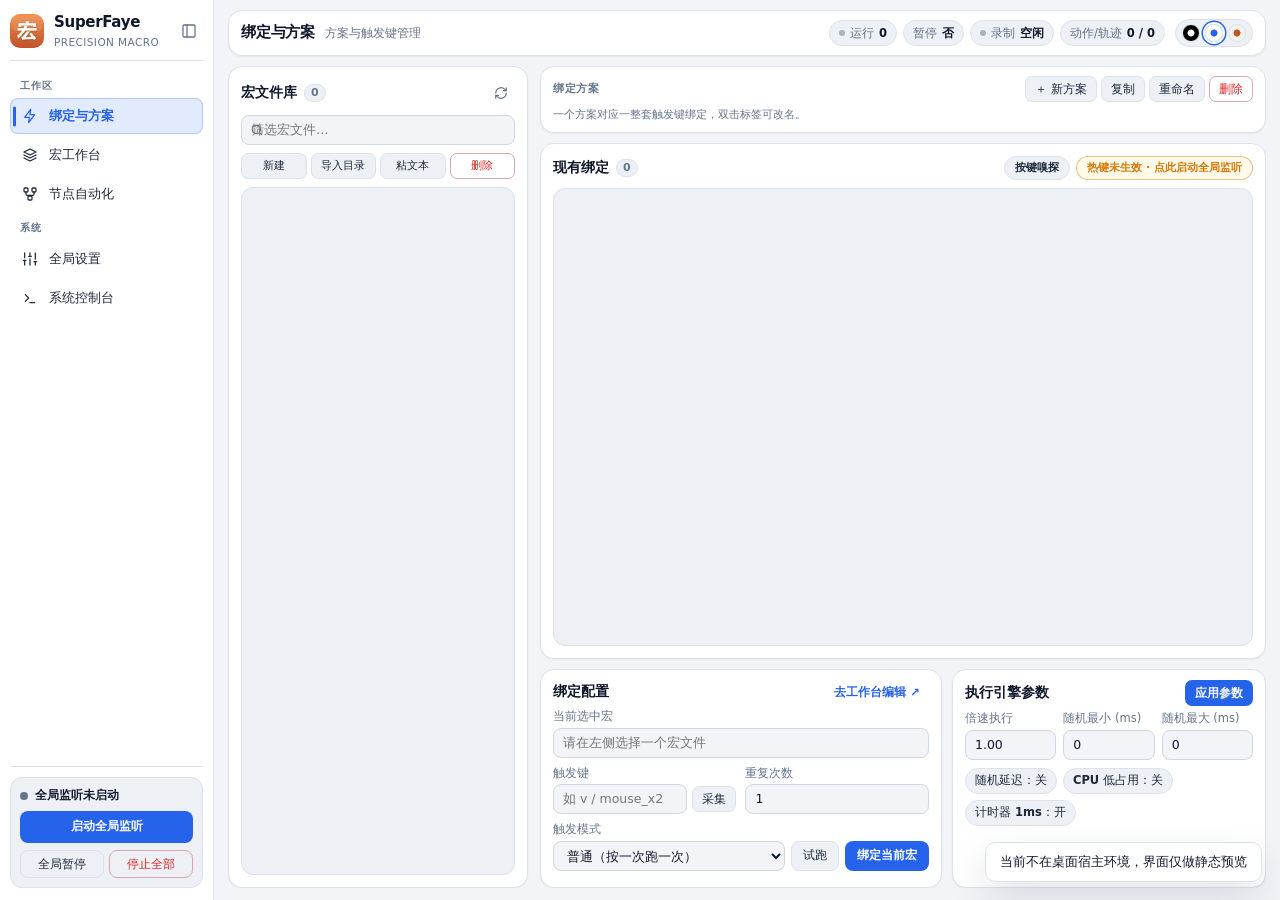
==== commit 5d5615e3: "feat: add multimodal assistant & font settings with 5-pass desensitization" ====
--- a/webui/index.html
+++ b/webui/index.html
@@ -2,19 +2,10 @@
 <html lang="zh-CN">
 <head>
   <meta charset="UTF-8" />
-  <meta http-equiv="Content-Security-Policy" content="default-src 'none'; script-src 'self' 'unsafe-inline'; style-src 'self' 'unsafe-inline'; img-src 'self' data: blob:; font-src 'self'; frame-src 'self'; connect-src 'self'; base-uri 'none'; form-action 'none'" />
+  <meta http-equiv="Content-Security-Policy" content="default-src 'none'; script-src 'self'; style-src 'self' 'unsafe-inline'; img-src 'self' data: blob:; media-src 'self' data: blob:; font-src 'self'; frame-src 'self'; connect-src 'self'; object-src 'none'; base-uri 'none'; form-action 'none'" />
   <meta name="viewport" content="width=device-width, initial-scale=1.0" />
   <title>SuperFaye Macro</title>
-  <script>
-    /* 防主题闪烁：渲染前同步本地主题 */
-    (function () {
-      try {
-        var t = localStorage.getItem('macrodriver-theme');
-        if (!t) t = matchMedia('(prefers-color-scheme: light)').matches ? 'snow' : 'black';
-        if (t !== 'cream') document.documentElement.setAttribute('data-theme', t);
-      } catch (e) { /* 忽略 */ }
-    })();
-  </script>
+  <script src="theme.js"></script>
   <link rel="icon" type="image/png" href="assets/icon.png" />
   <link rel="stylesheet" href="theme.css" />
   <link rel="stylesheet" href="styles.css" />
@@ -512,6 +503,19 @@
           </aside>
 
           <div class="card params-main-card">
+            <div class="appearance-settings">
+              <div>
+                <label for="uiFontSelect">界面字体</label>
+                <p id="uiFontHint" role="status">选择后立即生效并自动保存</p>
+              </div>
+              <div class="appearance-font-controls">
+                <input id="uiFontSearch" type="search" aria-label="搜索字体" placeholder="搜索中英文名称" autocomplete="off" disabled />
+                <select id="uiFontSelect" aria-describedby="uiFontHint">
+                  <option value="">默认字体</option>
+                </select>
+              </div>
+              <div class="appearance-font-preview" aria-label="字体预览">中文预览 Aa Bb 0123456789</div>
+            </div>
             <div class="param-toolbar">
               <div class="search-field param-search">
                 <svg class="search-icon" width="14" height="14" viewBox="0 0 24 24" fill="none" stroke="currentColor" stroke-width="2" stroke-linecap="round" stroke-linejoin="round" aria-hidden="true"><circle cx="11" cy="11" r="7"/><path d="m20 20-3.5-3.5"/></svg>
@@ -582,7 +586,6 @@
 
   <div id="toast" class="toast hidden" role="status" aria-live="polite"></div>
 
-  <script src="theme.js"></script>
   <script type="module" src="app.js"></script>
 </body>
 </html>
--- a/webui/theme.css
+++ b/webui/theme.css
@@ -7,8 +7,9 @@
    ═══════════════════════════════════════════════════════════════════════ */
 
 :root {
-  --font-sans: "Segoe UI Variable Text", "Segoe UI", "PingFang SC",
+  --font-sans-default: "Segoe UI Variable Text", "Segoe UI", "PingFang SC",
     "Hiragino Sans GB", "Microsoft YaHei", "Noto Sans SC", system-ui, sans-serif;
+  --font-sans: var(--font-sans-default);
   --font-mono: "JetBrains Mono", "Cascadia Mono", "Cascadia Code", Consolas,
     "Noto Sans Mono", ui-monospace, monospace;
 
--- a/webui/styles.css
+++ b/webui/styles.css
@@ -2436,6 +2436,49 @@
   overflow: hidden;
 }
 
+.appearance-settings {
+  display: grid;
+  grid-template-columns: minmax(145px, 1fr) minmax(0, 2fr);
+  align-items: center;
+  gap: 8px 16px;
+  flex-shrink: 0;
+  padding: 10px 14px;
+  border-bottom: 1px solid var(--border);
+}
+
+.appearance-settings label {
+  margin: 0;
+  color: var(--foreground);
+  font-size: 13px;
+  font-weight: 600;
+}
+
+.appearance-settings p {
+  margin: 0;
+  color: var(--muted-foreground);
+  font-size: 11px;
+}
+
+.appearance-font-controls {
+  display: grid;
+  grid-template-columns: minmax(0, 1fr) minmax(0, 1.4fr);
+  gap: 8px;
+}
+
+.appearance-font-preview {
+  grid-column: 1 / -1;
+  padding: 6px 9px;
+  border: 1px solid var(--border);
+  border-radius: var(--radius-control);
+  color: var(--muted-foreground);
+  background: var(--secondary);
+  font-size: 14px;
+}
+
+@media (max-width: 880px) {
+  .appearance-settings { grid-template-columns: minmax(0, 1fr); }
+}
+
 .param-toolbar {
   display: flex;
   flex-wrap: wrap;
--- a/webui/assistant.css
+++ b/webui/assistant.css
@@ -157,6 +157,7 @@
 .ai-body:has(.ai-empty:not([hidden])) { display: grid; align-content: safe center; }
 .ai-empty { width: min(100%, 340px); margin-inline: auto; }
 .ai-empty h3 { margin: 0 0 12px; font-size: 19px; font-weight: 650; line-height: 1.35; }
+.ai-empty-multimodal { margin-top: 10px; line-height: 1.5; }
 .ai-examples { display: flex; flex-wrap: wrap; gap: 6px; }
 .ai-examples button { gap: 8px; padding: 5px 9px; text-align: left; white-space: normal; }
 .ai-examples span { color: var(--muted-foreground); }
@@ -230,7 +231,7 @@
   border: 1px solid var(--ai-rule);
   border-radius: 9px;
 }
-.ai-approval p { max-height: 5em; margin: 2px 0 5px; overflow: auto; overflow-wrap: anywhere; font-size: 12px; }
+.ai-approval p { max-height: 5em; margin: 2px 0 5px; overflow: auto; overflow-wrap: anywhere; white-space: pre-line; font-size: 12px; }
 .ai-panel .ai-inputbox textarea {
   display: block;
   box-sizing: border-box;
@@ -244,12 +245,11 @@
   resize: vertical;
   field-sizing: content;
 }
-.ai-compose-actions { position: relative; }
-.ai-compose-actions .ai-model { min-width: 0; }
+.ai-compose-actions { position: relative; flex-wrap: wrap; gap: 3px; }
+.ai-compose-actions .ai-model { flex: 1 1 88px; min-width: 60px; }
 .ai-compose-actions .ai-model, .ai-compose-actions .ai-permission {
-  flex: 0 1 auto;
   width: auto;
-  max-width: min(200px, 100%);
+  max-width: min(160px, 100%);
   background: transparent;
   border-color: transparent;
   font: 600 12px/1.3 var(--font-sans);
@@ -328,3 +328,493 @@
   .ai-composer { padding-bottom: 5px; }
 }
 @media (prefers-reduced-motion: reduce) { .ai-progress-dot { animation: none; } }
+
+/* ── 多模态输入：附件栏、添加菜单、录音条、拖放层、截图裁剪与预览弹框 ──── */
+.ai-panel button.ai-attach-btn, .ai-panel button.ai-mic-btn {
+  width: 26px;
+  height: 26px;
+  color: var(--muted-foreground);
+}
+.ai-panel button.ai-mic-btn.ai-recording {
+  color: var(--destructive);
+  background: color-mix(in srgb, var(--destructive) 12%, transparent);
+  animation: ai-pulse 1.1s ease-in-out infinite;
+}
+
+.ai-drop-overlay {
+  position: absolute;
+  inset: 8px;
+  z-index: 20;
+  display: grid;
+  place-items: center;
+  border: 2px dashed var(--primary);
+  border-radius: 12px;
+  background: color-mix(in srgb, var(--card) 92%, var(--primary));
+  pointer-events: none;
+}
+.ai-drop-card {
+  display: grid;
+  gap: 4px;
+  text-align: center;
+  padding: 16px 20px;
+}
+.ai-drop-card strong { font-size: 14px; color: var(--primary); }
+.ai-drop-card span { font-size: 12px; color: var(--muted-foreground); }
+
+.ai-attachments {
+  padding: 4px 2px 7px;
+  margin-bottom: 4px;
+  border-bottom: 1px solid var(--ai-rule);
+}
+.ai-attach-list {
+  display: flex;
+  flex-wrap: wrap;
+  gap: 6px;
+  max-height: 152px;
+  overflow: auto;
+}
+.ai-attach-thumb {
+  position: relative;
+  width: 62px;
+  height: 62px;
+  border-radius: 8px;
+  overflow: hidden;
+  border: 1px solid var(--ai-rule);
+  background: var(--card);
+}
+.ai-panel button.ai-attach-thumb-btn {
+  display: block;
+  width: 100%;
+  height: 100%;
+  min-height: 0;
+  padding: 0;
+  border: 0;
+  border-radius: 0;
+}
+.ai-attach-thumb-btn img {
+  display: block;
+  width: 100%;
+  height: 100%;
+  object-fit: cover;
+}
+.ai-panel button.ai-attach-mode {
+  position: absolute;
+  left: 3px;
+  bottom: 3px;
+  min-height: 0;
+  padding: 1px 5px;
+  border-radius: 4px;
+  border: 0;
+  background: rgba(0, 0, 0, .68);
+  color: #fff;
+  font: 600 9.5px/1.2 var(--font-sans);
+  max-width: calc(100% - 6px);
+  overflow: hidden;
+  text-overflow: ellipsis;
+}
+.ai-panel button.ai-attach-mode:hover { background: var(--primary); color: var(--primary-foreground); }
+.ai-panel button.ai-attach-remove {
+  position: absolute;
+  top: 2px;
+  right: 2px;
+  width: 18px;
+  height: 18px;
+  min-height: 0;
+  padding: 0;
+  border: 0;
+  border-radius: 50%;
+  background: rgba(0, 0, 0, .68);
+  color: #fff;
+  font: 700 12px/1 system-ui, sans-serif;
+}
+.ai-panel button.ai-attach-remove:hover { background: var(--destructive); }
+
+.ai-attach-chip {
+  display: inline-flex;
+  align-items: center;
+  max-width: 100%;
+  border: 1px solid var(--ai-rule);
+  border-radius: 8px;
+  background: var(--ai-tint);
+  overflow: hidden;
+}
+.ai-panel button.ai-attach-chip-btn {
+  display: inline-flex;
+  align-items: center;
+  gap: 5px;
+  min-height: 28px;
+  max-width: 240px;
+  padding: 3px 6px 3px 8px;
+  border: 0;
+  background: transparent;
+  font-size: 11.5px;
+}
+.ai-attach-chip-btn svg { flex: none; color: var(--primary); }
+.ai-attach-name {
+  overflow: hidden;
+  text-overflow: ellipsis;
+  white-space: nowrap;
+}
+.ai-attach-meta {
+  flex: none;
+  color: var(--muted-foreground);
+  font-size: 10.5px;
+  font-weight: 500;
+}
+.ai-panel button.ai-attach-chip-del {
+  flex: none;
+  width: 22px;
+  height: 26px;
+  min-height: 0;
+  padding: 0;
+  border: 0;
+  border-radius: 0;
+  background: transparent;
+  color: var(--muted-foreground);
+}
+.ai-panel button.ai-attach-chip-del:hover { color: var(--destructive); background: var(--ai-tint); }
+.ai-attach-notice {
+  margin: 5px 0 0;
+  color: var(--warning);
+  font-size: 11px;
+  line-height: 1.4;
+}
+
+.ai-recording-bar {
+  display: flex;
+  align-items: center;
+  gap: 7px;
+  padding: 5px 8px;
+  margin-bottom: 5px;
+  border: 1px solid color-mix(in srgb, var(--destructive) 35%, var(--ai-rule));
+  border-radius: 8px;
+  background: color-mix(in srgb, var(--destructive) 8%, var(--card));
+  font-size: 12px;
+}
+.ai-rec-dot {
+  flex: none;
+  width: 8px;
+  height: 8px;
+  border-radius: 50%;
+  background: var(--destructive);
+  animation: ai-pulse 1s ease-in-out infinite;
+}
+.ai-rec-time { font: 600 11.5px var(--font-mono); font-variant-numeric: tabular-nums; }
+.ai-rec-transcript {
+  flex: 1;
+  min-width: 0;
+  overflow: hidden;
+  text-overflow: ellipsis;
+  white-space: nowrap;
+  color: var(--muted-foreground);
+  font-size: 11px;
+}
+.ai-recording-bar button { min-height: 24px; padding: 2px 8px; font-size: 11.5px; }
+
+.ai-attach-menu {
+  left: 0;
+  bottom: calc(100% + 6px);
+  width: min(360px, calc(100% + 12px));
+  max-height: min(370px, 56vh);
+  padding: 8px;
+}
+.ai-attach-group-title {
+  margin: 4px 4px 5px;
+  color: var(--muted-foreground);
+  font-size: 10.5px;
+  font-weight: 700;
+  letter-spacing: .04em;
+}
+.ai-attach-group-title:first-child { margin-top: 0; }
+.ai-attach-grid {
+  display: grid;
+  grid-template-columns: repeat(2, minmax(0, 1fr));
+  gap: 4px;
+  margin-bottom: 6px;
+}
+.ai-attach-grid:last-child { margin-bottom: 0; }
+.ai-panel button.ai-attach-option {
+  display: flex;
+  align-items: flex-start;
+  justify-content: flex-start;
+  gap: 7px;
+  width: 100%;
+  min-height: 38px;
+  padding: 6px 8px;
+  text-align: left;
+  white-space: normal;
+  border-radius: 8px;
+}
+.ai-attach-option svg { flex: none; margin-top: 2px; color: var(--primary); }
+.ai-attach-option-text { display: grid; gap: 1px; min-width: 0; }
+.ai-attach-option-text strong { font-size: 11.5px; line-height: 1.25; }
+.ai-attach-option-text small {
+  color: var(--muted-foreground);
+  font-size: 10px;
+  font-weight: 400;
+  line-height: 1.25;
+  overflow: hidden;
+  text-overflow: ellipsis;
+  white-space: nowrap;
+}
+
+.ai-msg-attachments {
+  display: flex;
+  flex-wrap: wrap;
+  gap: 6px;
+  margin: 4px 0 6px;
+}
+.ai-panel button.ai-msg-thumb {
+  position: relative;
+  width: 72px;
+  height: 72px;
+  min-height: 0;
+  padding: 0;
+  border-radius: 8px;
+  overflow: hidden;
+  border: 1px solid var(--ai-rule);
+}
+.ai-msg-thumb img { display: block; width: 100%; height: 100%; object-fit: cover; }
+.ai-msg-thumb-tag {
+  position: absolute;
+  left: 3px;
+  bottom: 3px;
+  padding: 1px 4px;
+  border-radius: 4px;
+  background: rgba(0, 0, 0, .68);
+  color: #fff;
+  font-size: 9.5px;
+}
+.ai-panel button.ai-msg-chip {
+  display: inline-flex;
+  align-items: center;
+  gap: 5px;
+  min-height: 26px;
+  max-width: 100%;
+  padding: 3px 8px;
+  border-radius: 7px;
+  background: var(--card);
+  font-size: 11px;
+  white-space: normal;
+  text-align: left;
+}
+.ai-msg-chip svg { flex: none; color: var(--primary); }
+.ai-msg-chip small { color: var(--muted-foreground); font-weight: 500; }
+
+.ai-capture-overlay {
+  position: fixed;
+  inset: 0;
+  z-index: 99999;
+  display: grid;
+  grid-template-rows: auto minmax(0, 1fr) auto;
+  justify-items: center;
+  align-items: center;
+  gap: 10px;
+  padding: 14px 20px;
+  background: rgba(8, 10, 14, .92);
+  color: #f8fafc;
+  font: 13px/1.5 var(--font-sans);
+}
+.ai-capture-hint {
+  padding: 5px 14px;
+  border-radius: 999px;
+  background: rgba(255, 255, 255, .1);
+  font-weight: 600;
+}
+.ai-capture-stage {
+  position: relative;
+  display: grid;
+  place-items: center;
+  max-width: 100%;
+  max-height: 100%;
+  overflow: hidden;
+}
+.ai-capture-stage img {
+  display: block;
+  max-width: 92vw;
+  max-height: 78vh;
+  cursor: crosshair;
+  user-select: none;
+}
+.ai-capture-stage canvas {
+  position: absolute;
+  pointer-events: none;
+}
+.ai-capture-bar {
+  display: flex;
+  flex-wrap: wrap;
+  align-items: center;
+  gap: 10px;
+  padding: 8px 14px;
+  border-radius: 10px;
+  background: var(--popover);
+  color: var(--foreground);
+  border: 1px solid var(--border);
+  box-shadow: var(--shadow-raised);
+}
+.ai-capture-check { display: inline-flex; align-items: center; gap: 5px; font-size: 12px; cursor: pointer; }
+.ai-capture-status { font: 12px var(--font-mono); color: var(--muted-foreground); }
+.ai-capture-bar button {
+  padding: 5px 12px;
+  border-radius: 7px;
+  border: 1px solid var(--border);
+  background: var(--card);
+  color: var(--foreground);
+  font: 600 12px/1.3 var(--font-sans);
+  cursor: pointer;
+}
+.ai-capture-bar button.ai-capture-primary {
+  background: var(--primary);
+  border-color: var(--primary);
+  color: var(--primary-foreground);
+}
+.ai-capture-bar button:disabled { opacity: .45; cursor: default; }
+
+.ai-modal-backdrop {
+  position: fixed;
+  inset: 0;
+  z-index: 99990;
+  display: grid;
+  place-items: center;
+  padding: 18px;
+  background: var(--overlay);
+  font: 13px/1.5 var(--font-sans);
+}
+.ai-modal {
+  display: flex;
+  flex-direction: column;
+  width: min(460px, 94vw);
+  max-height: min(560px, 86vh);
+  background: var(--popover);
+  color: var(--popover-foreground);
+  border: 1px solid var(--border);
+  border-radius: 12px;
+  box-shadow: var(--shadow-raised);
+  overflow: hidden;
+}
+.ai-modal.ai-modal-wide { width: min(760px, 94vw); max-height: 88vh; }
+.ai-modal.ai-modal-compact { width: min(420px, 92vw); }
+.ai-modal-head {
+  display: flex;
+  align-items: center;
+  justify-content: space-between;
+  gap: 8px;
+  padding: 10px 14px;
+  border-bottom: 1px solid var(--border);
+}
+.ai-modal-head h3 { margin: 0; font-size: 14px; }
+.ai-modal-title-wrap { min-width: 0; display: grid; gap: 1px; }
+.ai-modal-title-wrap span { overflow: hidden; text-overflow: ellipsis; white-space: nowrap; }
+.ai-modal-head-actions { display: flex; align-items: center; gap: 6px; flex: none; }
+.ai-modal button {
+  padding: 5px 10px;
+  border-radius: 7px;
+  border: 1px solid var(--border);
+  background: var(--card);
+  color: var(--foreground);
+  font: 600 12px/1.3 var(--font-sans);
+  cursor: pointer;
+}
+.ai-modal button.ai-quiet { border-color: transparent; background: transparent; }
+.ai-modal button.ai-icon { width: 28px; height: 28px; padding: 0; font-size: 17px; }
+.ai-modal button.ai-primary { background: var(--primary); border-color: var(--primary); color: var(--primary-foreground); }
+.ai-modal-search {
+  margin: 10px 14px 6px;
+  padding: 7px 10px;
+  border: 1px solid var(--border);
+  border-radius: 8px;
+  background: var(--background);
+  color: var(--foreground);
+  font: inherit;
+}
+.ai-modal-list {
+  flex: 1;
+  overflow: auto;
+  padding: 4px 10px 12px;
+  display: grid;
+  gap: 3px;
+}
+.ai-modal-item {
+  display: flex;
+  align-items: center;
+  gap: 9px;
+  width: 100%;
+  padding: 7px 10px;
+  border: 1px solid transparent;
+  background: transparent;
+  text-align: left;
+  border-radius: 8px;
+}
+.ai-modal-item:hover { background: var(--secondary); border-color: var(--border); }
+.ai-modal-item svg { flex: none; color: var(--primary); }
+.ai-modal-item-text { flex: 1; min-width: 0; display: grid; gap: 1px; }
+.ai-modal-item-text strong { font-size: 12.5px; overflow: hidden; text-overflow: ellipsis; white-space: nowrap; }
+.ai-modal-item-text span { font-size: 11px; color: var(--muted-foreground); overflow: hidden; text-overflow: ellipsis; white-space: nowrap; }
+.ai-modal-badge {
+  flex: none;
+  padding: 2px 6px;
+  border-radius: 5px;
+  background: var(--secondary);
+  color: var(--muted-foreground);
+  font: 11px var(--font-mono);
+}
+.ai-modal-form { display: grid; gap: 10px; padding: 14px; }
+.ai-modal-form label { display: grid; gap: 4px; font-size: 12px; }
+.ai-modal-form input {
+  width: 100%;
+  padding: 7px 9px;
+  border: 1px solid var(--border);
+  border-radius: 7px;
+  background: var(--background);
+  color: var(--foreground);
+  font: inherit;
+}
+.ai-modal-foot {
+  display: flex;
+  justify-content: flex-end;
+  gap: 8px;
+  padding: 10px 14px;
+  border-top: 1px solid var(--border);
+}
+.ai-modal-preview {
+  flex: 1;
+  overflow: auto;
+  padding: 14px;
+  display: grid;
+  place-items: center;
+}
+.ai-lightbox-img {
+  max-width: 100%;
+  max-height: 70vh;
+  border-radius: 8px;
+  object-fit: contain;
+}
+.ai-lightbox-text {
+  width: 100%;
+  margin: 0;
+  padding: 12px;
+  border: 1px solid var(--border);
+  border-radius: 8px;
+  background: var(--background);
+  font: 12px/1.6 var(--font-mono);
+  white-space: pre-wrap;
+  overflow-wrap: anywhere;
+}
+.ai-video-frame-grid {
+  width: 100%;
+  display: grid;
+  grid-template-columns: repeat(auto-fill, minmax(170px, 1fr));
+  gap: 10px;
+}
+.ai-video-frame-grid figure {
+  margin: 0;
+  border: 1px solid var(--border);
+  border-radius: 8px;
+  overflow: hidden;
+  background: var(--background);
+}
+.ai-video-frame-grid img { display: block; width: 100%; aspect-ratio: 16 / 9; object-fit: cover; }
+.ai-video-frame-grid figcaption { padding: 4px 8px; font: 11px var(--font-mono); color: var(--muted-foreground); }
+.ai-audio-preview { width: 100%; display: grid; gap: 10px; }
+.ai-audio-preview audio { width: 100%; }
+.ai-audio-preview p { margin: 0; font-size: 12.5px; color: var(--foreground); }
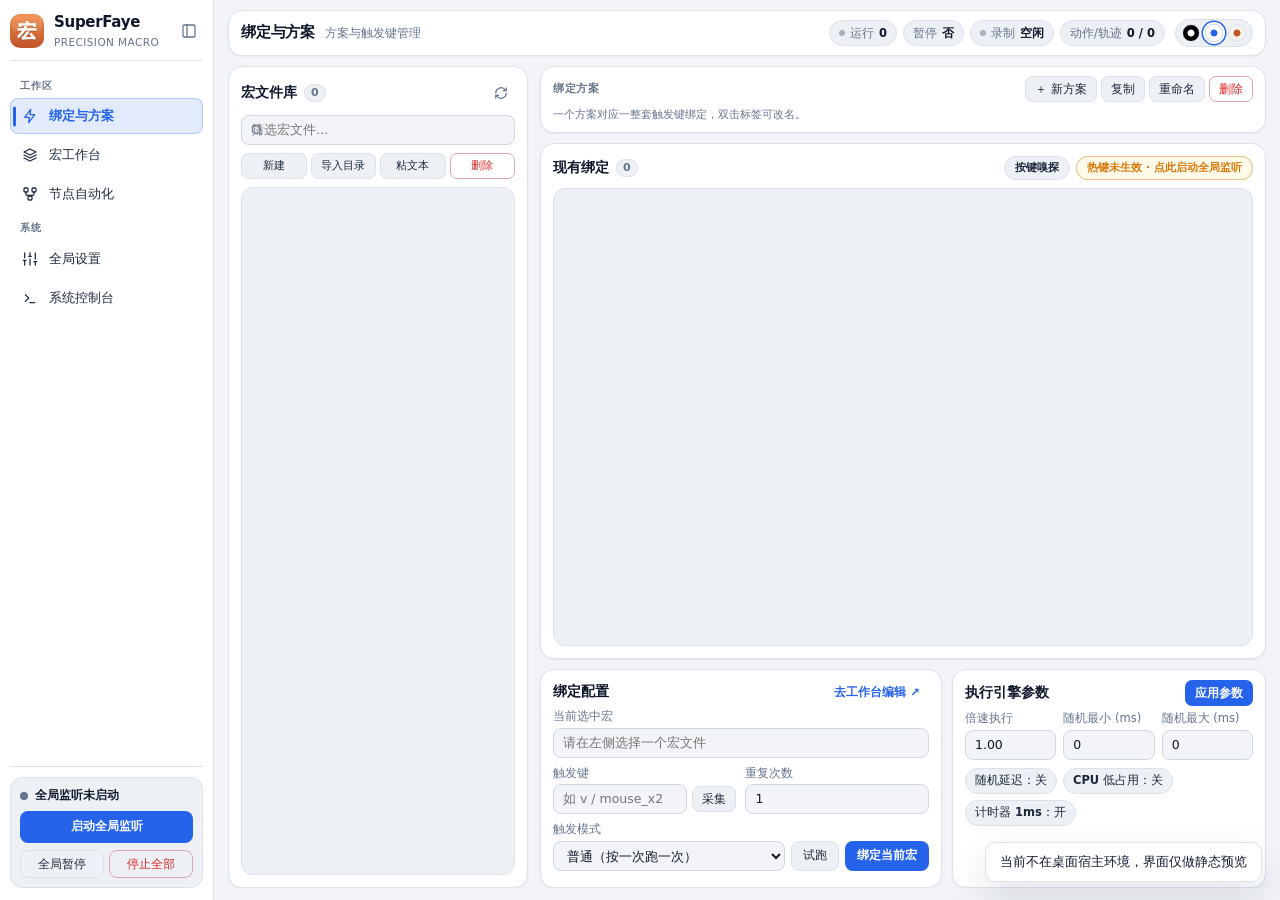
==== commit b0589c3c: "feat: support Razer & Logitech macro import and simplification" ====
--- a/webui/index.html
+++ b/webui/index.html
@@ -131,7 +131,7 @@
             <div class="macro-lib-actions">
               <button id="btnCreateMacro" class="mini-btn" type="button">新建</button>
               <button id="btnImportFolder" class="mini-btn" type="button">导入目录</button>
-              <button id="btnImportMacroText" class="mini-btn" type="button" title="粘贴 XMBC 宏串或 JSON 宏行生成文件">粘文本</button>
+              <button id="btnImportMacroText" class="mini-btn" type="button" title="粘贴 XMBC / 雷蛇 / 罗技宏或 JSON 宏行生成文件">粘文本</button>
               <button id="btnDeleteMacro" class="mini-btn danger" type="button">删除</button>
             </div>
 
@@ -276,7 +276,7 @@
                 <button type="button" class="mini-btn active" data-view-mode="block" title="积木块：一行一个动作，中文描述">积木块</button>
                 <button type="button" class="mini-btn" data-view-mode="timeline" title="罗技时间轴：横向流式方块与生成的宏代码">时间轴</button>
               </div>
-              <button id="btnEditorImportText" class="mini-btn" type="button" title="粘一段 XMBC 宏串或 JSON 宏行导入">导入宏串</button>
+              <button id="btnEditorImportText" class="mini-btn" type="button" title="粘一段 XMBC / 雷蛇 / 罗技宏或 JSON 宏行导入">导入宏串</button>
               <button id="btnBatchComment" class="mini-btn" type="button" title="点击动作行切换注释或恢复">批量注释：关</button>
               <button id="btnEditorAssistant" class="mini-btn" type="button" aria-expanded="false">AI 对话</button>
               <div class="toolbar-sep"></div>
